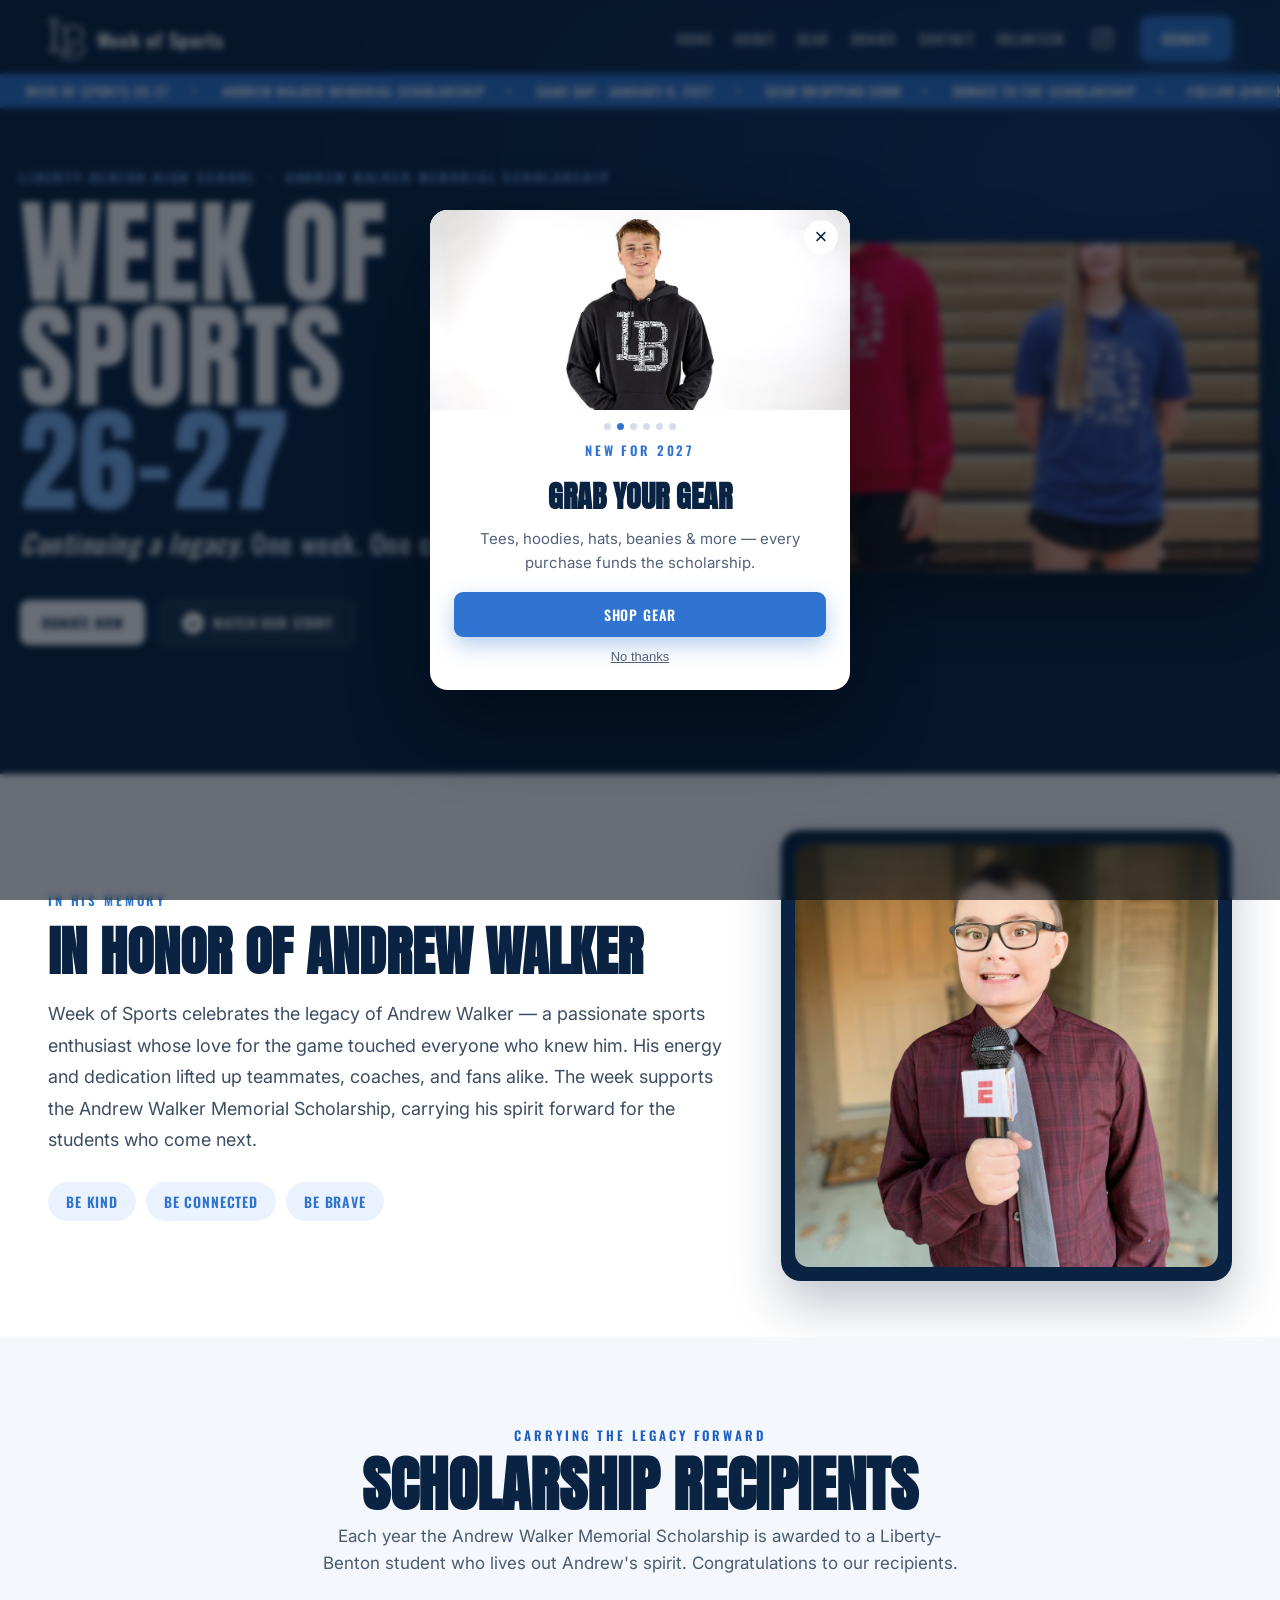
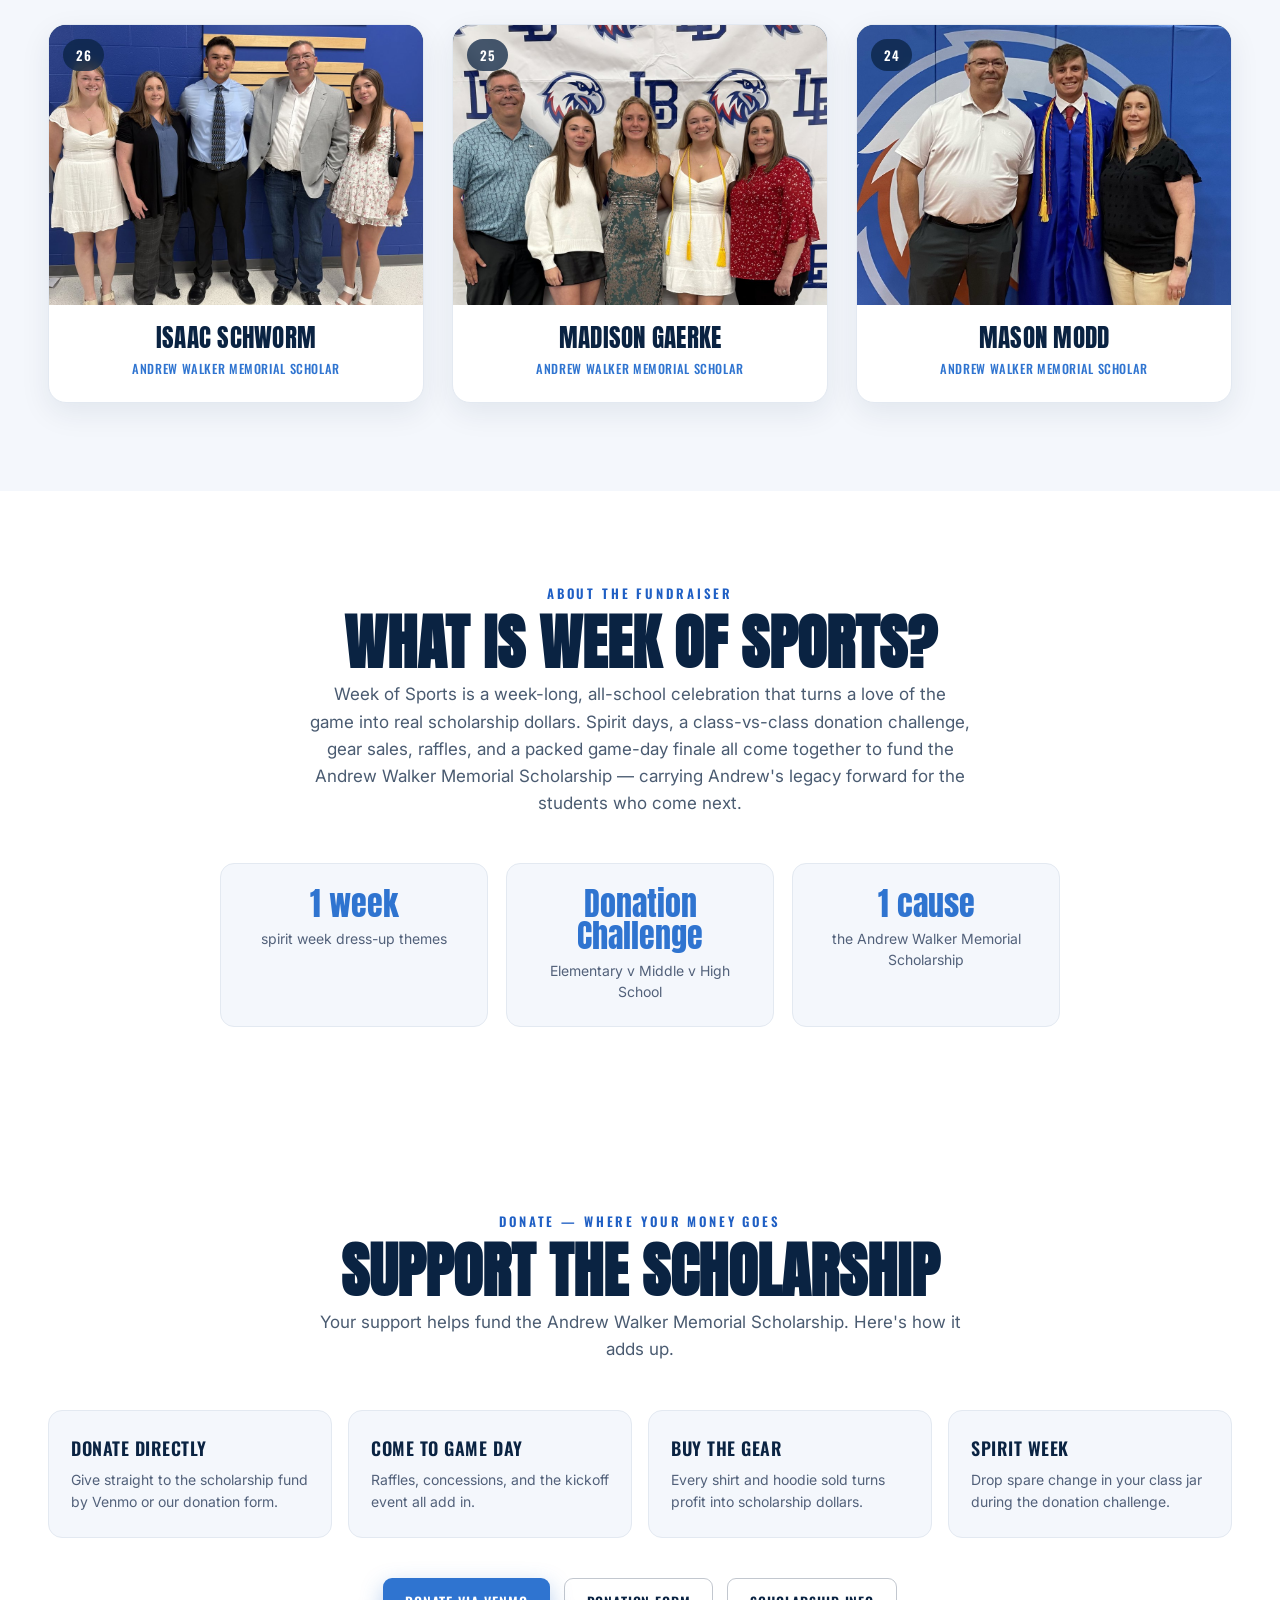
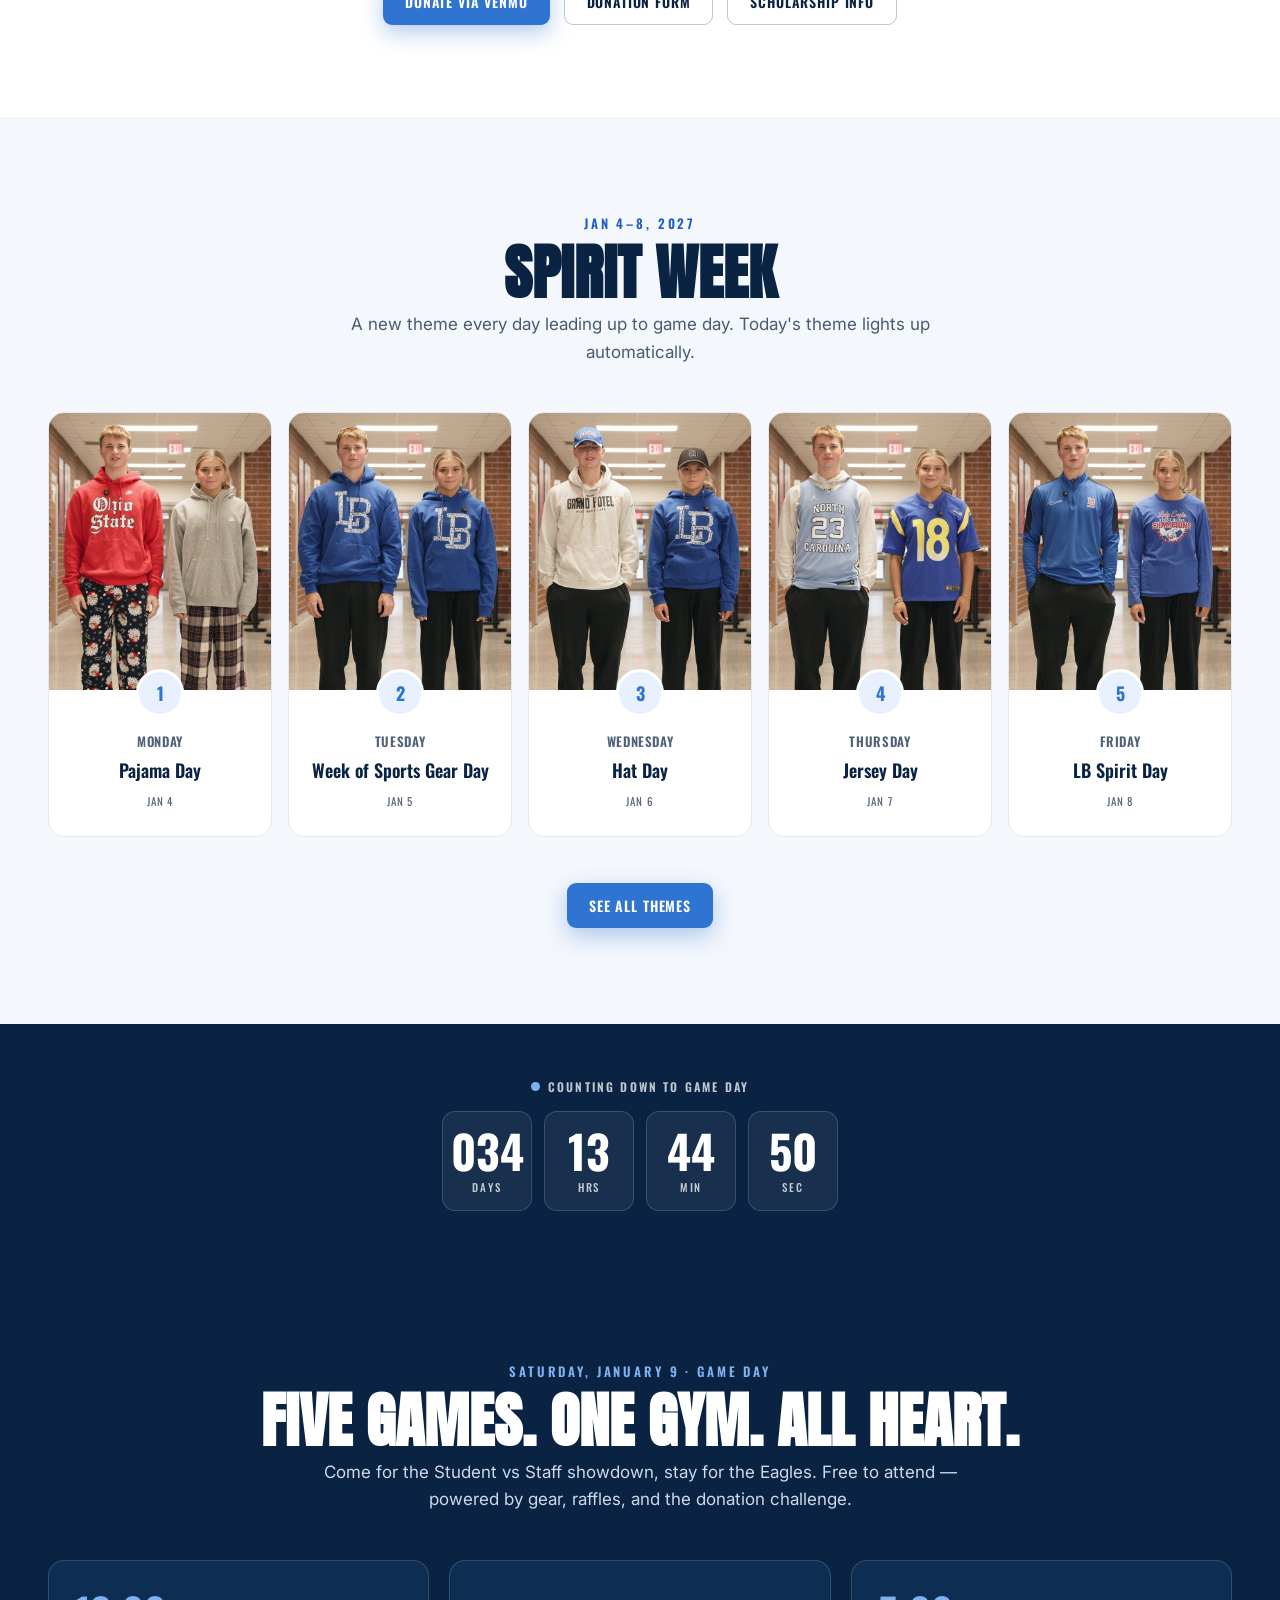
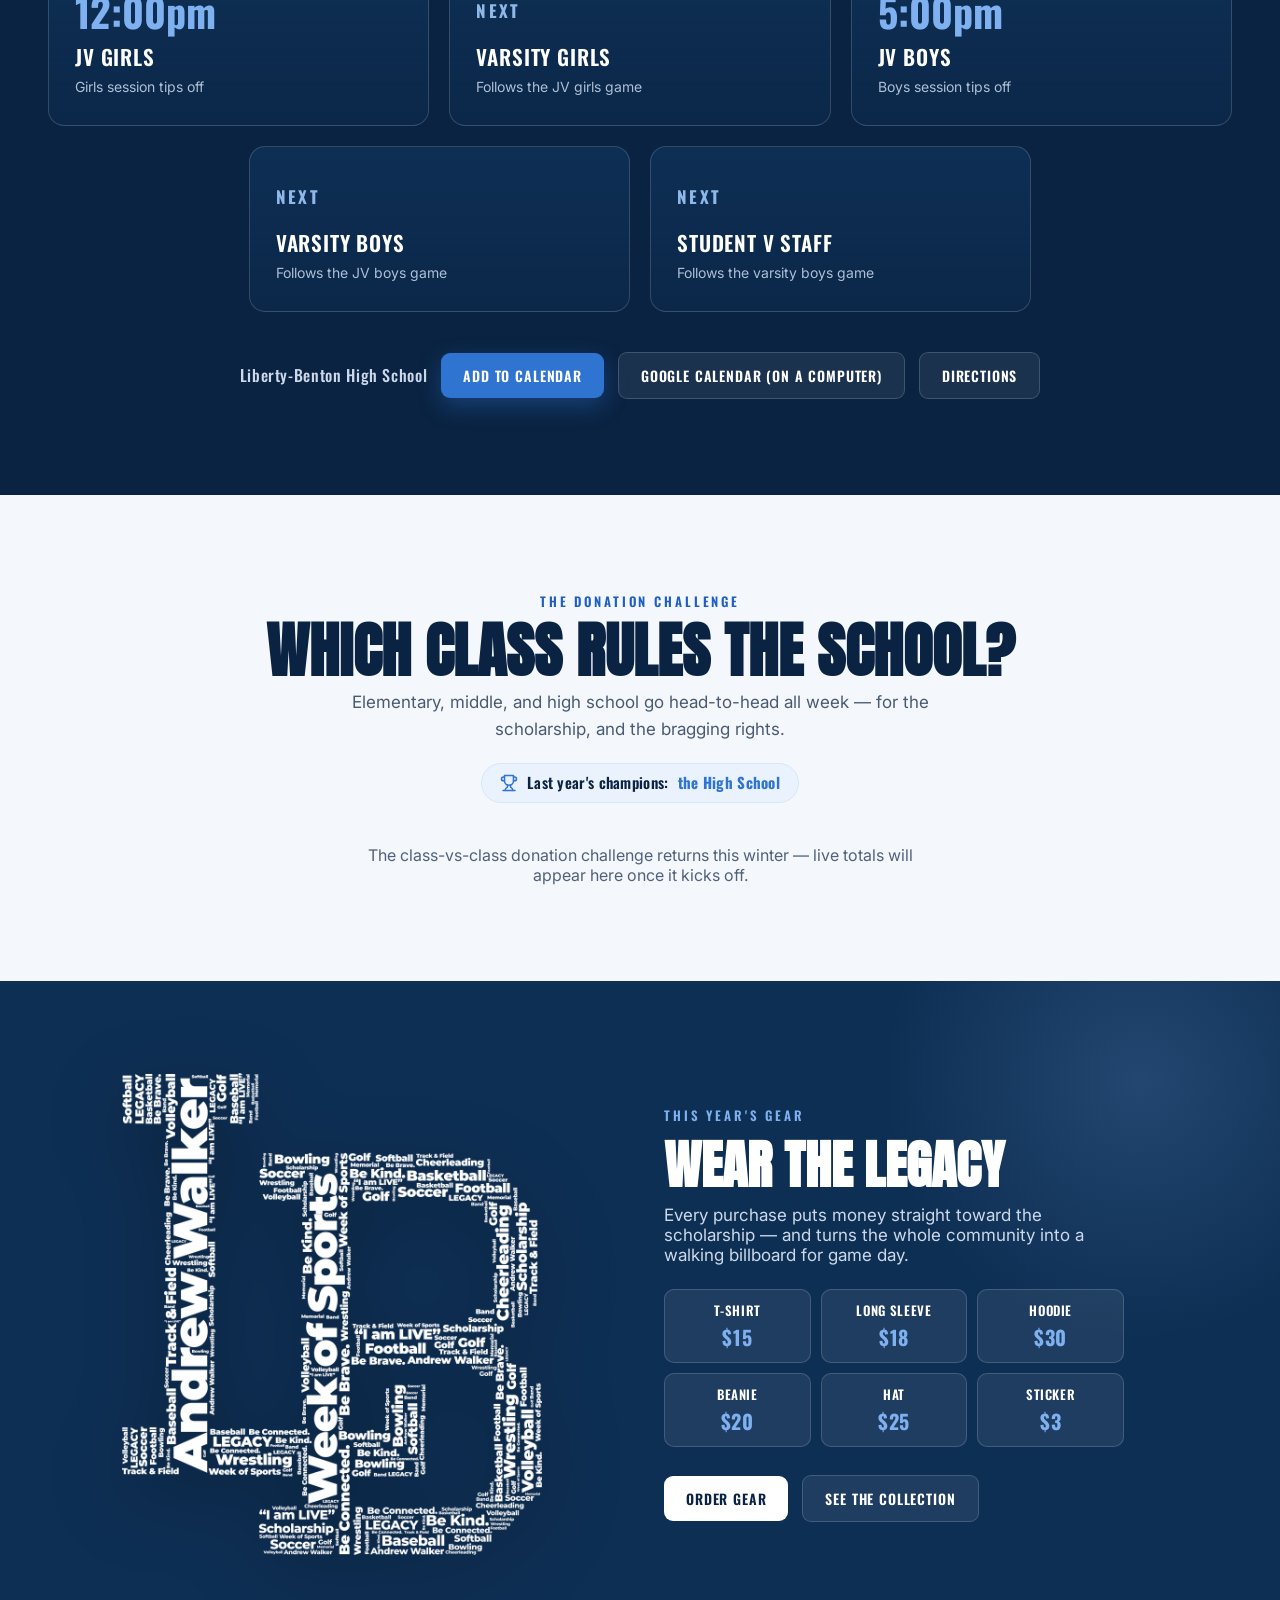
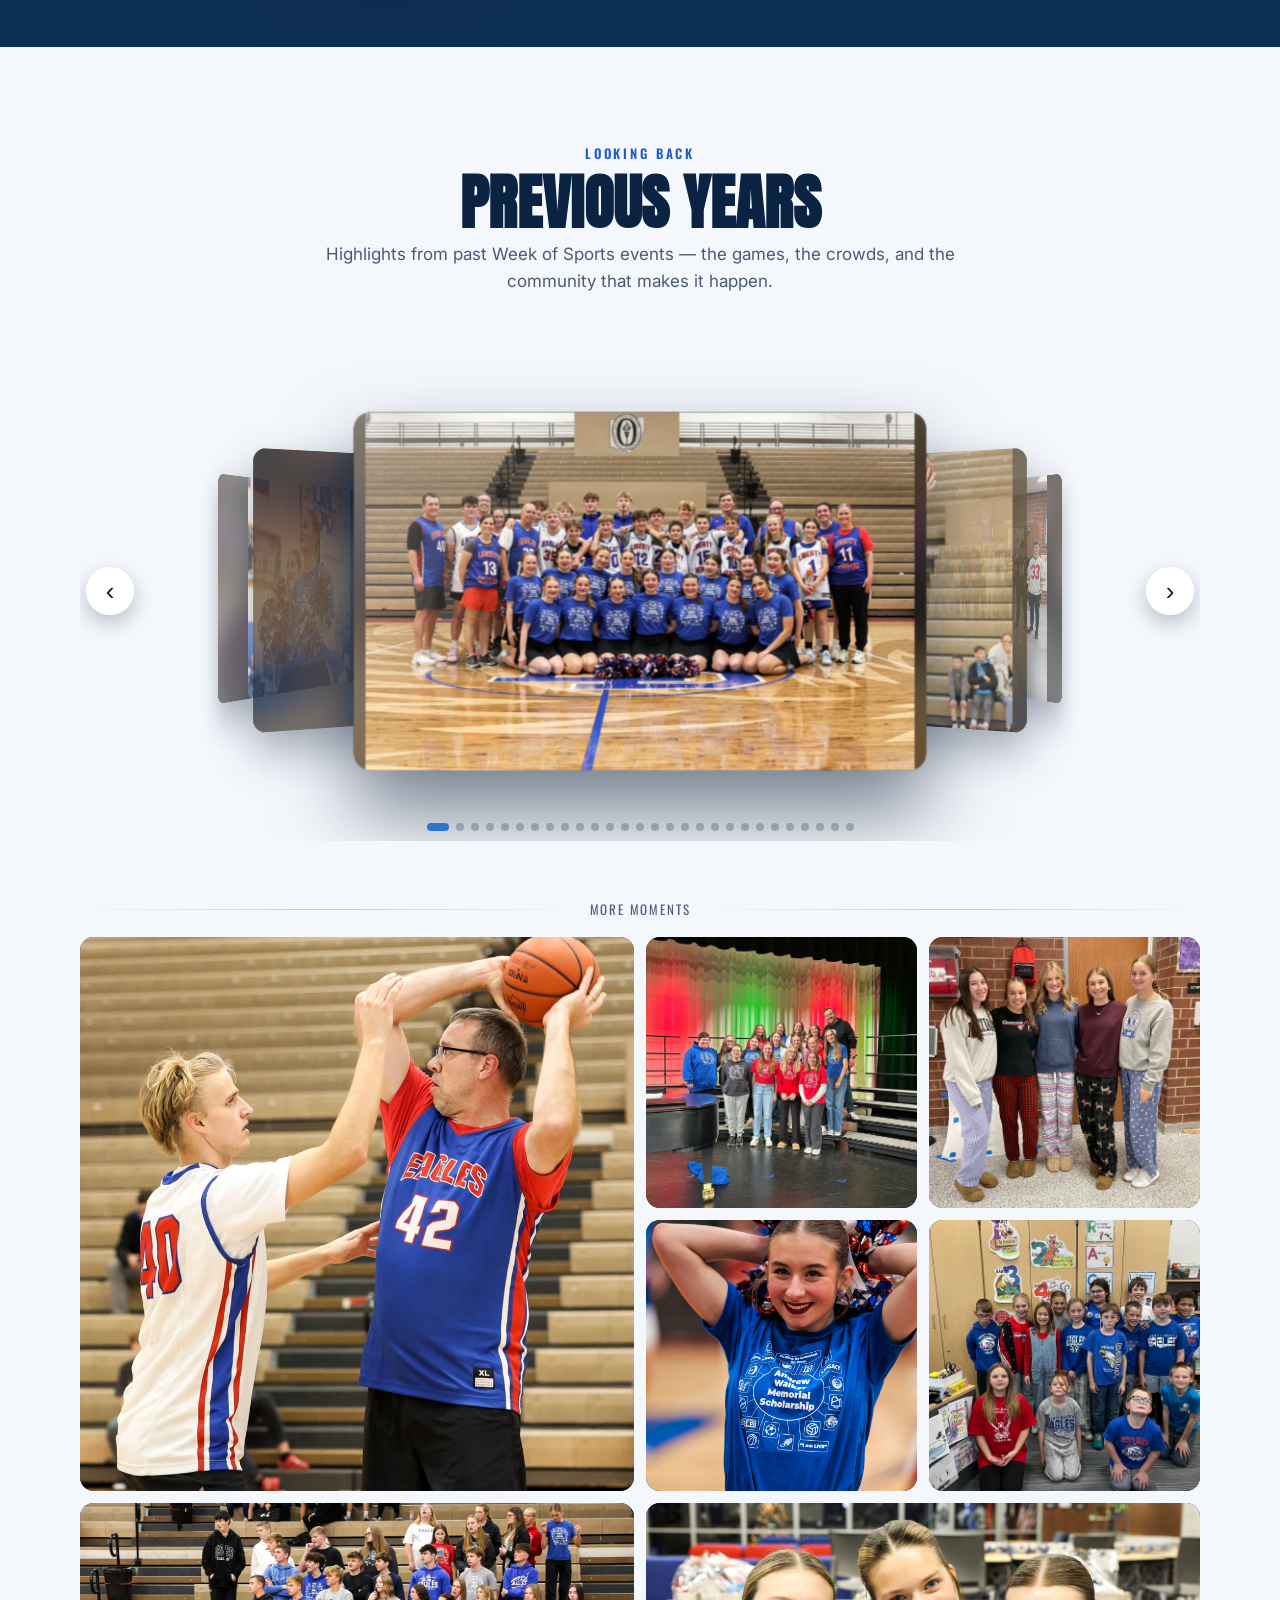
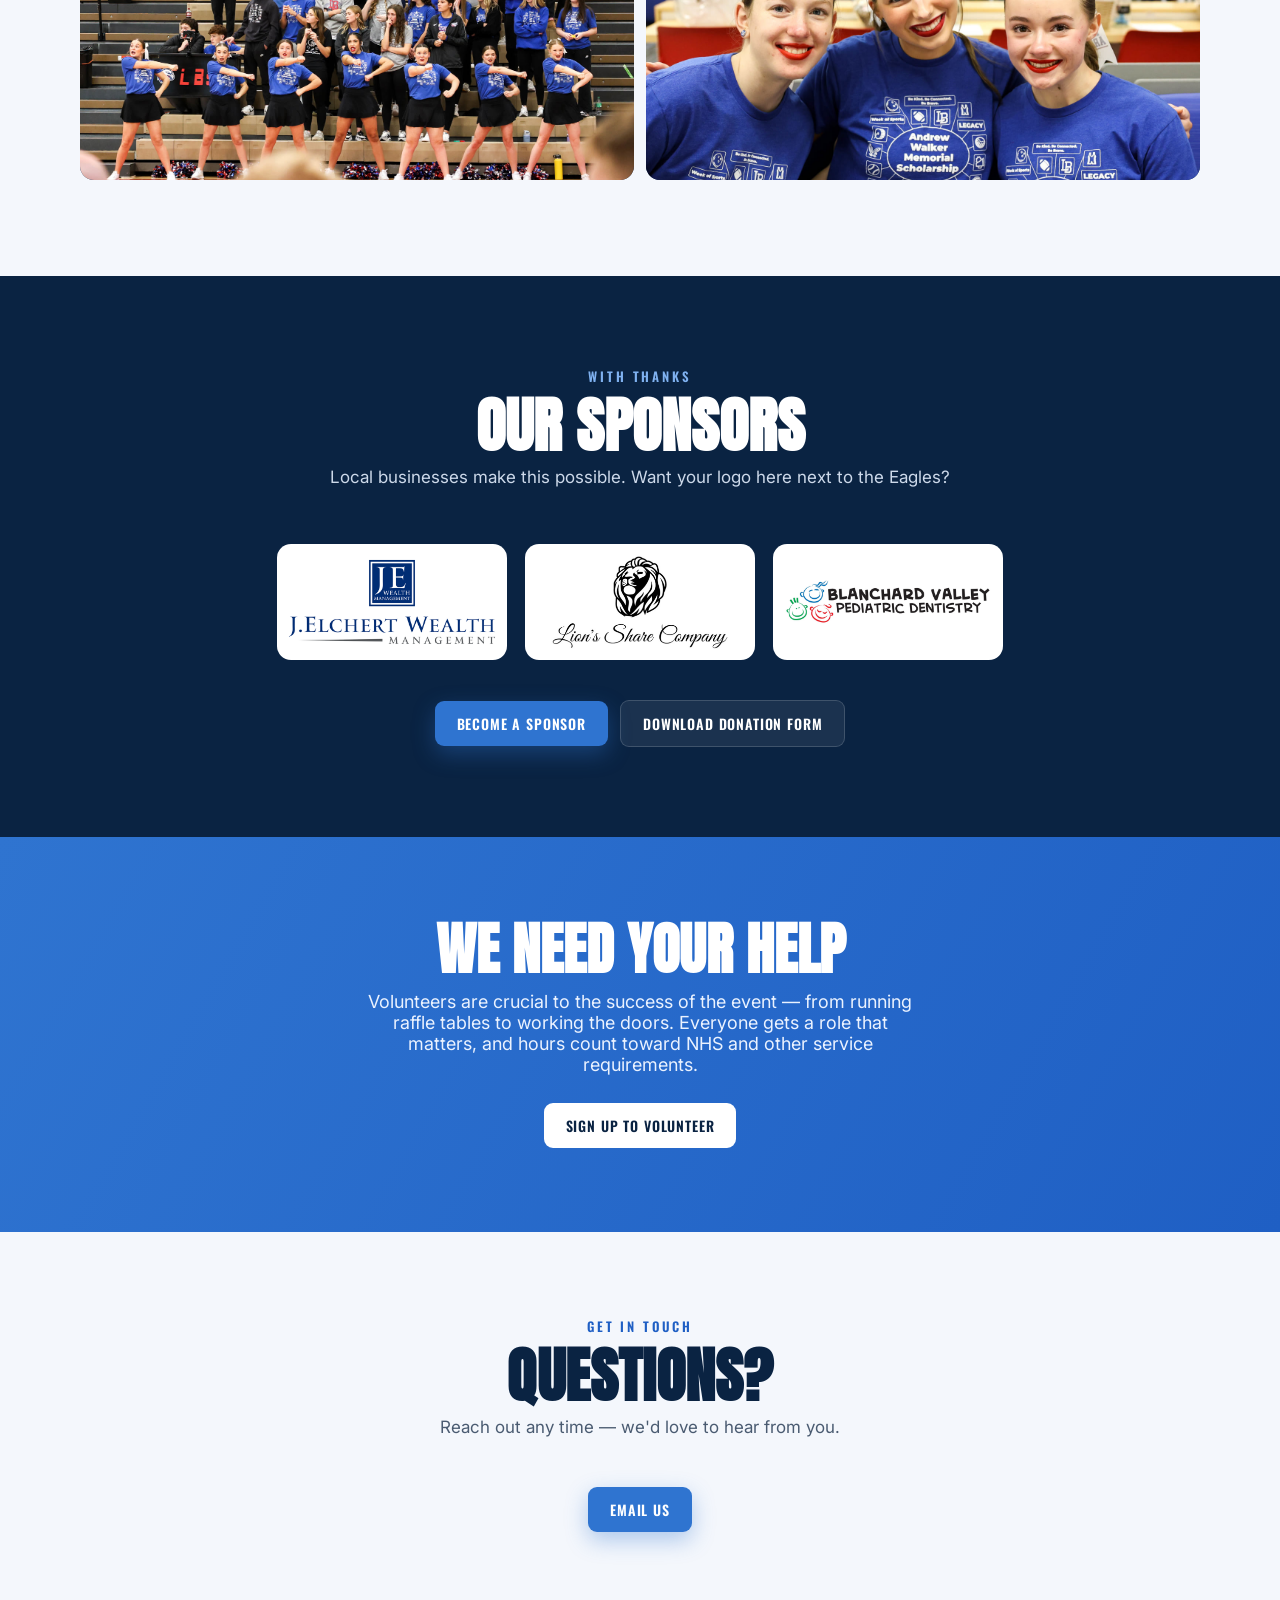
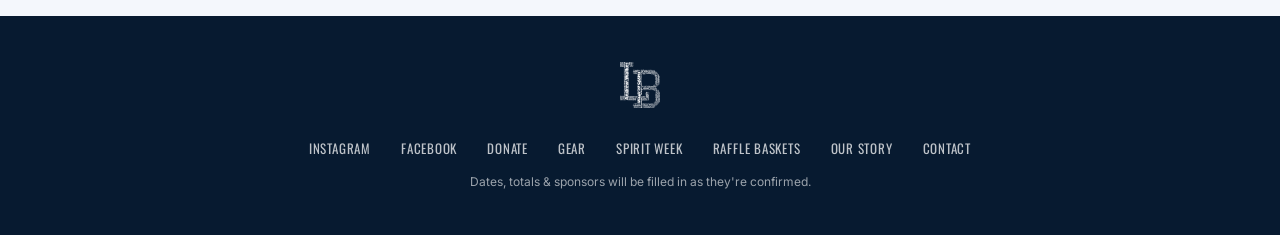
==== index.html @ 5e15c989 "Point the Facebook links at the new Week of Sports Page Week of Sports on Facebook was a personal pr" ====
<!DOCTYPE html>
<html lang="en">
<head>
<meta charset="UTF-8" />
<meta name="viewport" content="width=device-width, initial-scale=1.0" />
<!-- Opt in to scroll-reveal animations ONLY if this browser can actually run them.
     Everything in a .reveal starts hidden, so if this line never runs the content
     simply stays visible instead of disappearing. Must be in <head>, before paint. -->
<script>
if(window.IntersectionObserver&&!(window.matchMedia&&window.matchMedia('(prefers-reduced-motion: reduce)').matches)){
  document.documentElement.className+=' js-anim';
  /* Safety net lives HERE, not in the main script at the end of <body>, so that a
     JavaScript error anywhere else on the page can't take it down with it. After 4s
     anything still unrevealed is shown regardless. */
  setTimeout(function(){
    var e=document.querySelectorAll('.reveal:not(.in)');
    for(var i=0;i<e.length;i++){ e[i].className+=' in'; }
  },4000);
}
</script>
<title>Week of Sports 26-27 · Andrew Walker Memorial Scholarship</title>
<meta name="description" content="The Andrew Walker Memorial Scholarship fundraiser at Liberty-Benton. Game day is Saturday, January 9, 2027 — join the class-vs-class donation challenge, grab this year's gear, and carry Andrew's legacy forward.">
<meta property="og:type" content="website">
<meta property="og:site_name" content="Week of Sports">
<meta property="og:title" content="Week of Sports 26-27 · Andrew Walker Memorial Scholarship">
<meta property="og:description" content="Game day is Saturday, January 9, 2027. Join the class-vs-class donation challenge, grab this year's gear, and support the Andrew Walker Memorial Scholarship.">
<meta property="og:url" content="https://weekofsports.com/">
<meta property="og:image" content="https://weekofsports.com/assets/share-card.png?v=2">
<meta property="og:image:width" content="1200">
<meta property="og:image:height" content="630">
<meta name="twitter:card" content="summary_large_image">
<meta name="twitter:image" content="https://weekofsports.com/assets/share-card.png?v=2">
<link rel="preconnect" href="https://fonts.googleapis.com">
<link rel="preconnect" href="https://fonts.gstatic.com" crossorigin>
<link rel="preconnect" href="https://www.youtube.com">
<link rel="preconnect" href="https://i.ytimg.com">
<link href="https://fonts.googleapis.com/css2?family=Anton&family=Oswald:wght@500;600;700&family=Inter:wght@400;500;600;700&display=swap" rel="stylesheet">
<link rel="icon" type="image/png" sizes="32x32" href="/assets/favicon-32.png?v=2">
<link rel="icon" type="image/png" sizes="192x192" href="/assets/favicon-192.png?v=2">
<link rel="apple-touch-icon" href="/assets/favicon-180.png?v=2">
<link rel="manifest" href="/manifest.webmanifest">
<meta name="theme-color" content="#0a2342">
<meta name="apple-mobile-web-app-capable" content="yes">
<meta name="apple-mobile-web-app-status-bar-style" content="black-translucent">
<meta name="apple-mobile-web-app-title" content="Week of Sports">
<script src="/assets/pwa.js" defer></script>
<link rel="stylesheet" href="/assets/site.css">
<script src="/config.js"></script>
<script>
  (function(){ var W=window.WOS||{}, c=W.colors||{}, r=document.documentElement.style;
    for(var k in c){ r.setProperty('--'+k, c[k]); }
    if(W.cfBeaconToken){ var b=document.createElement('script'); b.defer=true; b.src='https://static.cloudflareinsights.com/beacon.min.js'; b.setAttribute('data-cf-beacon', JSON.stringify({token:W.cfBeaconToken})); document.head.appendChild(b); } })();
</script>
</head>
<body>

<header id="hdr">
  <div class="wrap nav">
    <a class="brand" href="#top"><img id="nav-logo" alt="Week of Sports logo" /> Week of Sports</a>
    <nav class="nav-links">
      <a href="#top">Home</a>
      <a href="#about">About</a>
      <a href="/gear/">Gear</a>
      <a href="#donate">Donate</a>
      <a href="#contact">Contact</a>
      <a href="#volunteer">Volunteer</a>
    </nav>
    <a class="nav-ig" href="https://www.instagram.com/weekofsports" target="_blank" rel="noopener" aria-label="Follow Week of Sports on Instagram"><svg viewBox="0 0 24 24" width="23" height="23" fill="none" stroke="currentColor" stroke-width="2" stroke-linecap="round" stroke-linejoin="round" aria-hidden="true"><rect x="2" y="2" width="20" height="20" rx="5.5"></rect><circle cx="12" cy="12" r="4.2"></circle><circle cx="17.6" cy="6.4" r="1.1" fill="currentColor" stroke="none"></circle></svg></a>
    <button class="btn btn-primary hdr-cta" onclick="openVenmo()">Donate</button>
    <button class="nav-toggle" id="navToggle" aria-label="Open menu" aria-expanded="false" aria-controls="mnav"><span class="bars"></span></button>
  </div>
</header>

<div class="mnav" id="mnav" aria-hidden="true">
  <nav class="mnav-links" aria-label="Primary">
    <a class="mlink" href="#top">Home</a>
    <a class="mlink" href="#about">About</a>
    <a class="mlink" href="/gear/">Gear</a>
    <a class="mlink" href="#donate">Donate</a>
    <a class="mlink" href="#contact">Contact</a>
    <a class="mlink" href="#volunteer">Volunteer</a>
  </nav>
  <div class="mnav-cta">
    <button class="btn btn-primary" id="mnavDonate">Donate via Venmo</button>
    <a class="mnav-ig" href="https://www.instagram.com/weekofsports" target="_blank" rel="noopener"><svg viewBox="0 0 24 24" width="18" height="18" fill="none" stroke="currentColor" stroke-width="2" stroke-linecap="round" stroke-linejoin="round" aria-hidden="true"><rect x="2" y="2" width="20" height="20" rx="5.5"></rect><circle cx="12" cy="12" r="4.2"></circle><circle cx="17.6" cy="6.4" r="1.1" fill="currentColor" stroke="none"></circle></svg> Follow along</a>
  </div>
</div>
<div class="ticker"><div class="ticker-track" id="ticker"></div></div>

<section class="hero" id="top">
  <div class="wrap hero-grid">
    <div class="hero-inner">
      <div class="eyebrow rise d1">Liberty-Benton High School &nbsp;·&nbsp; Andrew Walker Memorial Scholarship</div>
      <h1 class="rise d2">Week of<br>Sports <span class="yr" id="hero-year">26-27</span></h1>
      <p class="tag rise d3"><em>Continuing a legacy.</em> One week. One cause.</p>
      <div class="cta rise d4">
        <button class="btn btn-white" onclick="openVenmo()">Donate now</button>
        <button class="btn btn-ghost" onclick="openVideo()"><span class="play-ico">&#9658;</span> Watch our story</button>
      </div>
    </div>
    <div class="hero-video rise d3">
      <div class="hero-vframe">
        <div class="yt-bg" id="yt-bg"></div>
        <video id="hero-vid" autoplay muted loop playsinline></video>
      </div>
    </div>
  </div>
</section>

<section class="cause on-light" id="legacy">
  <div class="wrap cause-grid">
    <div class="reveal">
      <div class="eyebrow" style="color:var(--royal)">In his memory</div>
      <h2 id="cause-title"></h2>
      <p id="cause-body"></p>
      <div class="values" id="cause-values"></div>
    </div>
    <div class="crest-card reveal" id="cause-card"><img id="cause-crest" alt="Andrew Walker Memorial Scholarship crest" /></div>
  </div>
</section>

<section class="scholars on-light" id="recipients">
  <div class="wrap">
    <div class="sec-eyebrow">Carrying the legacy forward</div>
    <h2 class="sec-h">Scholarship recipients</h2>
    <p class="sec-sub">Each year the Andrew Walker Memorial Scholarship is awarded to a Liberty-Benton student who lives out Andrew's spirit. Congratulations to our recipients.</p>
    <div class="scholar-grid" id="scholars"></div>
  </div>
</section>

<section class="about-ev on-light" id="about">
  <div class="wrap">
    <div class="sec-eyebrow">About the fundraiser</div>
    <h2 class="sec-h" id="aboutev-title">What is Week of Sports?</h2>
    <p class="sec-sub" id="aboutev-body"></p>
    <div class="hl" id="aboutev-hl"></div>
  </div>
</section>

<section class="give on-light" id="donate">
  <div class="wrap">
    <div class="sec-eyebrow">Donate — where your money goes</div>
    <h2 class="sec-h">Support the scholarship</h2>
    <p class="sec-sub">Your support helps fund the Andrew Walker Memorial Scholarship. Here's how it adds up.</p>
    <div class="ways" id="ways"></div>
    <div class="center-cta" style="display:flex;gap:14px;justify-content:center;flex-wrap:wrap;margin-top:0">
      <button class="btn btn-primary" onclick="openVenmo()">Donate via Venmo</button>
      <a class="btn btn-outline" id="donation-form-link" download="Week of Sports Donation Form.pdf">Donation form</a>
      <a class="btn btn-outline" id="scholarship-link" target="_blank">Scholarship info</a>
    </div>
  </div>
</section>

<section class="spirit on-light" id="spirit">
  <div class="wrap">
    <div class="sec-eyebrow" id="spirit-when">Dates coming soon</div>
    <h2 class="sec-h">Spirit week</h2>
    <p class="sec-sub">A new theme every day leading up to game day. Today's theme lights up automatically.</p>
    <div class="days" id="days"></div>
    <div class="center-cta"><a class="btn btn-primary" href="/spirit-week-themes/">See all themes</a></div>
  </div>
</section>

<section class="countdown-sec" id="countdown">
  <div class="wrap">
    <div class="cd-label"><span class="pulse"></span> Counting down to game day</div>
    <div class="cd">
      <div class="cell"><div class="num" id="d-days">000</div><div class="lab">Days</div></div>
      <div class="cell"><div class="num" id="d-hrs">00</div><div class="lab">Hrs</div></div>
      <div class="cell"><div class="num" id="d-min">00</div><div class="lab">Min</div></div>
      <div class="cell"><div class="num" id="d-sec">00</div><div class="lab">Sec</div></div>
    </div>
  </div>
</section>

<section class="gameday on-dark" id="gameday">
  <div class="wrap">
    <div class="sec-eyebrow" id="gd-eyebrow">Saturday · game day</div>
    <h2 class="sec-h" id="gd-head">Five games. One gym. All heart.</h2>
    <p class="sec-sub">Come for the Student vs Staff showdown, stay for the Eagles. Free to attend — powered by gear, raffles, and the donation challenge.</p>
    <div class="games" id="games"></div>
    <div class="gd-meta">
      <span class="gd-where" id="gd-where"></span>
      <!-- The .ics link is the PRIMARY action: it's the only thing that pops the phone's
           calendar open automatically. iPhone opens it straight in Calendar with an
           "Add All" prompt; Android downloads it, then a tap opens it in the calendar app
           (Google Calendar included). Served as text/calendar so the OS handles it. -->
      <a class="btn btn-primary" id="cal-link" href="/week-of-sports.ics">Add to calendar</a>
      <!-- Google Calendar has NO link that adds all 11 dates on a phone — its add-by-URL
           subscribe only works on a computer — so it's the secondary, honestly labelled. -->
      <a class="btn btn-ghost" id="gcal-link" target="_blank" rel="noopener"
         href="https://calendar.google.com/calendar/r/settings/addbyurl?url=https%3A%2F%2Fweekofsports.com%2Fweek-of-sports.ics">Google Calendar (on a computer)</a>
      <a class="btn btn-ghost" id="dir-link" target="_blank">Directions</a>
    </div>
  </div>
</section>

<section class="challenge on-light" id="challenge">
  <div class="wrap">
    <div class="sec-eyebrow">The donation challenge</div>
    <h2 class="sec-h">Which class rules the school?</h2>
    <p class="sec-sub">Elementary, middle, and high school go head-to-head all week — for the scholarship, and the bragging rights.</p>
    <div class="champ-wrap"><span class="champ"><svg viewBox="0 0 24 24" fill="none" stroke="currentColor" stroke-width="2" stroke-linecap="round" stroke-linejoin="round" aria-hidden="true"><path d="M6 9H4.5a2.5 2.5 0 0 1 0-5H6"/><path d="M18 9h1.5a2.5 2.5 0 0 0 0-5H18"/><path d="M4 22h16"/><path d="M10 14.66V17c0 .55-.47.98-.97 1.21C7.85 18.75 7 20.24 7 22"/><path d="M14 14.66V17c0 .55.47.98.97 1.21C16.15 18.75 17 20.24 17 22"/><path d="M18 2H6v7a6 6 0 0 0 12 0V2Z"/></svg> Last year's champions: <b>the High School</b></span></div>
    <div class="thermo">
      <div class="thermo-top"><div class="thermo-raised"><b id="raised">$0</b> raised</div><div class="thermo-goal" id="goal"></div></div>
      <div class="thermo-track"><div class="thermo-fill" id="thermo"></div></div>
    </div>
    <div class="board" id="board"></div>
    <div class="board-foot" id="board-foot" hidden><span class="live-dot"></span> Live totals — <span id="live-updated">updating…</span></div>
  </div>
</section>

<section class="gear on-dark" id="gear">
  <div class="wrap gear-grid">
    <div class="reveal"><img id="shirt-img" alt="This year's Week of Sports gear design — the LB word-cloud" /></div>
    <div class="gear-copy reveal">
      <div class="eyebrow">This year's gear</div>
      <h2>Wear the legacy</h2>
      <p>Every purchase puts money straight toward the scholarship — and turns the whole community into a walking billboard for game day.</p>
      <!-- built from gearOrder.products so this can never drift from the order page -->
      <div class="price-chips" id="price-chips"></div>
      <div class="cta">
        <a class="btn btn-white" id="gear-link" target="_blank">Order gear</a>
        <a class="btn btn-ghost" href="/gear/">See the collection</a>
      </div>
    </div>
  </div>
</section>

<section class="gallery on-light" id="gallery">
  <div class="wrap">
    <div class="sec-eyebrow">Looking back</div>
    <h2 class="sec-h">Previous years</h2>
    <p class="sec-sub">Highlights from past Week of Sports events — the games, the crowds, and the community that makes it happen.</p>
    <div class="cf" id="cf">
      <div class="cf-stage" id="cfStage"></div>
      <button class="cf-btn cf-prev" id="cfPrev" aria-label="Previous photo">&#8249;</button>
      <button class="cf-btn cf-next" id="cfNext" aria-label="Next photo">&#8250;</button>
      <div class="cf-dots" id="cfDots"></div>
    </div>

    <div class="moments-head"><span class="ml-line"></span><span class="ml-txt">More moments</span><span class="ml-line"></span></div>
    <div class="moments" id="moments"></div>
  </div>
</section>

<section class="sponsors on-dark" id="sponsors">
  <div class="wrap">
    <div class="sec-eyebrow">With thanks</div>
    <h2 class="sec-h">Our sponsors</h2>
    <p class="sec-sub">Local businesses make this possible. Want your logo here next to the Eagles?</p>
  </div>
  <div class="smarquee"><div class="strack" id="strack"></div></div>
  <div class="wrap"><div class="center-cta" style="margin-top:34px;display:flex;gap:12px;justify-content:center;flex-wrap:wrap;align-items:center"><a class="btn btn-primary" id="sponsor-cta" href="https://mail.google.com/mail/?view=cm&amp;fs=1&amp;to=info@weekofsports.com&amp;su=Week%20of%20Sports%20sponsorship" target="_blank" rel="noopener">Become a sponsor</a><a class="btn btn-ghost" href="/assets/sponsor-form.pdf" download="Week of Sports Donation Form.pdf">Download donation form</a><p class="mail-fallback" id="sponsor-fallback" hidden style="flex-basis:100%"></p></div></div>
</section>

<section class="volunteer" id="volunteer">
  <div class="wrap">
    <h2>We need your help</h2>
    <p id="vol-text"></p>
    <a class="btn btn-white" id="vol-link" target="_blank">Sign up to volunteer</a>
  </div>
</section>

<section class="contact on-light" id="contact">
  <div class="wrap" style="text-align:center">
    <div class="sec-eyebrow">Get in touch</div>
    <h2 class="sec-h">Questions?</h2>
    <p class="sec-sub">Reach out any time — we'd love to hear from you.</p>
    <a class="btn btn-primary" id="contact-mail" href="https://mail.google.com/mail/?view=cm&amp;fs=1&amp;to=info@weekofsports.com" target="_blank" rel="noopener">Email us</a>
    <p class="mail-fallback" id="contact-fallback" hidden></p>
  </div>
</section>

<footer>
  <div class="wrap">
    <img id="foot-logo" alt="Week of Sports" />
    <div class="f-links">
      <a href="https://www.instagram.com/weekofsports" target="_blank">Instagram</a>
      <a id="foot-fb" href="https://www.facebook.com/profile.php?id=61595107397935" target="_blank">Facebook</a>
      <a href="#donate">Donate</a>
      <a href="/gear/">Gear</a>
      <a href="/spirit-week-themes/">Spirit week</a>
      <a href="/raffle-baskets/">Raffle baskets</a>
      <a href="/fundraising-video/">Our story</a>
      <a id="foot-mail">Contact</a>
    </div>
    <p class="f-note">Dates, totals &amp; sponsors will be filled in as they're confirmed.</p>
  </div>
</footer>

<div class="promo" id="gear-promo" hidden>
  <div class="promo-card">
    <button class="promo-x" id="promo-x" aria-label="Close">&times;</button>
    <!-- photos come from config.js → gearOrder.promoPhotos and scroll like the gear tiles -->
    <div class="promo-car" aria-label="Week of Sports gear">
      <div class="promo-track" id="promo-track"></div>
    </div>
    <div class="promo-dots" id="promo-dots" aria-hidden="true"></div>
    <div class="promo-body">
      <div class="eyebrow" style="color:var(--royal);text-align:center">New for 2027</div>
      <h3>Grab your gear</h3>
      <p>Tees, hoodies, hats, beanies &amp; more — every purchase funds the scholarship.</p>
      <a class="btn btn-primary" href="/gear/">Shop gear</a>
      <button class="promo-no" id="promo-no">No thanks</button>
    </div>
  </div>
</div>

<div class="modal" id="modal" onclick="if(event.target===this)closeVideo()">
  <div class="modal-box"><button class="modal-x" onclick="closeVideo()" aria-label="Close">&times;</button><div id="modal-content"></div></div>
</div>
<div class="lb" id="lb">
  <button class="lb-x" onclick="closeLB()" aria-label="Close">&times;</button>
  <button class="lb-nav lb-prev" onclick="stepLB(-1)" aria-label="Previous">&#8249;</button>
  <img id="lb-img" alt="" />
  <button class="lb-nav lb-next" onclick="stepLB(1)" aria-label="Next">&#8250;</button>
</div>

<script>
  var C = window.WOS || {};
  function S(id){ return document.getElementById(id); }
  function money(n){ return '$'+Math.round(n).toLocaleString('en-US'); }
  /* "Jan 4–8, 2027" from the first and last spirit week dates in config.js */
  function spiritRange(list){
    var a = new Date(list[0].date+'T12:00:00'), b = new Date(list[list.length-1].date+'T12:00:00');
    var mon = function(d){ return d.toLocaleDateString('en-US',{month:'short'}); };
    return mon(a)+' '+a.getDate()+'–'+(mon(a)===mon(b) ? '' : mon(b)+' ')+b.getDate()+', '+b.getFullYear();
  }

  /* ---- hero background: YouTube fundraising video (muted loop), or mp4 fallback ---- */
  var v = S('hero-vid');
  var hvf = document.querySelector('.hero-vframe'); if(hvf) hvf.style.backgroundImage = 'url('+C.heroPoster+')';
  if(C.heroYouTubeId){
    v.style.display = 'none';
    var yt = document.createElement('iframe');
    yt.src = 'https://www.youtube.com/embed/'+C.heroYouTubeId+'?autoplay=1&mute=1&controls=0&loop=1&playlist='+C.heroYouTubeId+'&playsinline=1&rel=0&modestbranding=1&showinfo=0&iv_load_policy=3&disablekb=1';
    yt.setAttribute('allow','autoplay; encrypted-media; picture-in-picture');
    yt.setAttribute('tabindex','-1');
    yt.title = 'Week of Sports fundraising video';
    S('yt-bg').appendChild(yt);
  } else {
    v.poster = C.heroPoster; v.src = C.heroVideo;
    v.play && v.play().catch(function(){});
  }

  /* ---- assets & text ---- */
  S('nav-logo').src = C.logo; S('foot-logo').src = C.logo;
  if(C.facebookUrl) S('foot-fb').href = C.facebookUrl;
  S('hero-year').textContent = C.year;
  S('cause-title').textContent = C.cause.title;
  S('cause-body').textContent = C.cause.body;
  /* memorial card: a real photo of Andrew if one is set, otherwise the scholarship crest */
  (function(){
    var e = function(s){ return String(s==null?'':s).replace(/[&<>"]/g,function(c){return {'&':'&amp;','<':'&lt;','>':'&gt;','"':'&quot;'}[c];}); };
    var card = S('cause-card');
    if(C.cause && C.cause.photo){
      var cap = C.cause.photoCaption ? '<figcaption class="cause-cap">'+e(C.cause.photoCaption)+'</figcaption>' : '';
      card.className = card.className.replace('crest-card','cause-photo-card');
      card.innerHTML = '<img class="cause-photo" src="'+e(C.cause.photo)+'" alt="Andrew Walker" loading="lazy" decoding="async">'+cap;
    } else {
      S('cause-crest').src = C.crest;
    }
  })();
  S('cause-values').innerHTML = C.cause.values.map(function(x){return '<span class="value">'+x+'</span>';}).join('');
  S('scholars').innerHTML = (C.scholars||[]).map(function(s){
    return '<figure class="scholar reveal">'+
        '<div class="scholar-photo"><span class="scholar-badge">'+s.year+'</span>'+
          '<img src="'+s.photo+'" alt="'+s.name+', '+s.year+' Andrew Walker Memorial Scholarship recipient" loading="lazy"></div>'+
        '<figcaption><span class="scholar-name">'+s.name+'</span><span class="scholar-role">Andrew Walker Memorial Scholar</span></figcaption>'+
      '</figure>';
  }).join('');
  if(C.aboutEvent){
    S('aboutev-title').textContent = C.aboutEvent.title;
    S('aboutev-body').textContent = C.aboutEvent.body;
    S('aboutev-hl').innerHTML = (C.aboutEvent.highlights||[]).map(function(h){return '<div class="hlc"><div class="hk">'+h.k+'</div><div class="hv">'+h.v+'</div></div>';}).join('');
  }
  S('shirt-img').src = C.gearImage || C.shirt;
  /* One price list, one source of truth: gearOrder.products. Falls back to the old
     shirtPrice/hoodiePrice pair only if that list is missing. */
  (function(){
    var chips = S('price-chips'); if(!chips) return;
    var prods = (C.gearOrder && C.gearOrder.products) || [];
    if(!prods.length){
      prods = [{name:'T-shirt', price:C.shirtPrice}, {name:'Hoodie', price:C.hoodiePrice}]
                .filter(function(p){ return p.price != null; });
    }
    var esc = function(s){ return String(s==null?'':s).replace(/[&<>"]/g, function(c){
      return {'&':'&amp;','<':'&lt;','>':'&gt;','"':'&quot;'}[c]; }); };
    var money = function(n){ return '$' + (n % 1 ? Number(n).toFixed(2) : n); };
    chips.innerHTML = prods.map(function(p){
      var val = C.gearReady ? money(p.price) : 'Soon';
      return '<div class="pchip">' + esc(p.name) + ' <b>' + val + '</b></div>';
    }).join('');
  })();
  if(C.gearReady){
    S('gear-link').href = '/gear/';
  } else {
    S('gear-link').textContent = 'Coming soon'; S('gear-link').removeAttribute('href'); S('gear-link').style.cursor = 'default';
  }
  if(C.fundraisingGoal>0) S('goal').textContent = 'Goal  ' + money(C.fundraisingGoal);
  S('gd-where').textContent = C.location;
  S('vol-link').href = C.volunteerUrl;
  S('vol-text').textContent = C.volunteerText || '';
  S('donation-form-link').href = C.donationFormUrl || '#';
  S('scholarship-link').href = C.scholarshipUrl || '#';
  S('ways').innerHTML = (C.giveWays||[]).map(function(w){return '<div class="way"><h4>'+w.title+'</h4><p>'+w.text+'</p></div>';}).join('');
  /* ---- contact buttons ----
     Open a Gmail compose window in a new tab. This works in any browser without
     needing a default mail app configured (which is why a plain mailto: link
     looked broken). Also copy the address + reveal it as a backup for anyone who
     doesn't use Gmail. */
  function gmailCompose(addr, subject){
    return 'https://mail.google.com/mail/?view=cm&fs=1&to=' + encodeURIComponent(addr) +
           (subject ? '&su=' + encodeURIComponent(subject) : '');
  }
  function wireMail(btnId, noteId, subject){
    var btn = S(btnId); if(!btn) return;
    var addr = C.contactEmail || '';
    btn.href = gmailCompose(addr, subject);
    btn.target = '_blank'; btn.rel = 'noopener';
    var note = noteId ? S(noteId) : null;
    btn.addEventListener('click', function(){
      if(navigator.clipboard && navigator.clipboard.writeText){
        navigator.clipboard.writeText(addr).catch(function(){});
      }
      if(note){
        note.innerHTML = 'Prefer a different email app? Write to <a href="mailto:'+addr+'">'+addr+'</a> — we’ve copied it to your clipboard.';
        note.hidden = false;
      }
    });
  }
  wireMail('contact-mail', 'contact-fallback');
  wireMail('sponsor-cta', 'sponsor-fallback', 'Week of Sports sponsorship');
  var fm = S('foot-mail'); if(fm){ fm.href = gmailCompose(C.contactEmail); fm.target = '_blank'; fm.rel = 'noopener'; }

  /* ---- ticker ---- */
  var tk = (C.ticker||[]).map(function(s){return '<span>'+s+'</span>';}).join('');
  S('ticker').innerHTML = tk + tk;

  /* ---- game-day cards (or coming soon) ---- */
  S('games').innerHTML = (C.gameDayEvents||[]).length ? (C.gameDayEvents).map(function(g){
    /* a real clock time prints big; a word like "Next" prints small, so a game that
       simply follows another doesn't need an invented start time */
    var word = !/\d/.test(g.time||'');
    return '<div class="game"><div class="time'+(word?' time-word':'')+'">'+g.time+'</div><div class="gt">'+g.title+'</div><div class="gs">'+(g.sub||'')+'</div></div>';
  }).join('') : '<div class="game" style="flex-basis:100%;text-align:center"><div class="gt">Schedule coming soon</div><div class="gs">Game-day times will be announced closer to the event.</div></div>';
  /* headline counts the lineup, so adding or dropping a game in config.js can't leave it saying the wrong number */
  (function(){
    var n = (C.gameDayEvents||[]).length;
    var w = ['','One','Two','Three','Four','Five','Six','Seven','Eight','Nine','Ten'][n];
    if(w) S('gd-head').textContent = w + (n===1 ? ' game' : ' games') + '. One gym. All heart.';
  })();

  /* ---- add to calendar + directions ---- */
  (function(){
    S('dir-link').href = 'https://www.google.com/maps/search/?api=1&query='+encodeURIComponent(C.mapsQuery||C.location);
    /* The button links straight to /week-of-sports.ics — a real file, not a generated
       Google Calendar URL, because a Google TEMPLATE link can only ever carry ONE event
       and this schedule has eleven. Tapping it on a phone offers "Add All to Calendar";
       on a desktop it downloads. To change the dates, edit week-of-sports.ics. */
    if(C.gameDay){
      var d = new Date(C.gameDay);
      S('gd-eyebrow').textContent = d.toLocaleDateString('en-US',{weekday:'long', month:'long', day:'numeric'}) + ' · game day';
    } else {
      S('gd-eyebrow').textContent = 'Game day · date coming soon';
    }
  })();

  /* ---- donation challenge: live leaderboard / static / coming soon ---- */
  var Challenge = (function(){
    var L = C.leaderboard || {};
    var goal = +(L.goal || C.fundraisingGoal || 0);
    var live = !!(L.csvUrl && String(L.csvUrl).trim());
    var boardEl = S('board'), foot = S('board-foot'), thermoWrap = document.querySelector('.thermo');
    var reduce = window.matchMedia && window.matchMedia('(prefers-reduced-motion: reduce)').matches;
    var base = (C.divisions||[]).map(function(d){ return { name:d.name, tagline:d.tagline||'', color:d.color||'royal', amount:+d.amount||0 }; });
    function baseOf(name){ var k=String(name||'').toLowerCase().trim(); for(var i=0;i<base.length;i++){ if(base[i].name.toLowerCase().trim()===k) return base[i]; } return null; }
    var data = null, shown = false, updatedAt = 0;

    function total(divs){ return (divs||[]).reduce(function(s,d){ return s+(+d.amount||0); },0); }
    function q(name){ return String(name).replace(/"/g,'\\"'); }

    function paintThermo(animate){
      var t = total(data), rb = S('raised');
      if(rb){ if(animate && !reduce) countUp(rb, t, 1400, +rb.dataset.v||0); else rb.textContent = money(t); rb.dataset.v = t; }
      var g = S('goal'), track = document.querySelector('.thermo-track');
      if(goal>0){ if(g) g.textContent = 'Goal '+money(goal); if(S('thermo')) S('thermo').style.width = Math.min(100, t/goal*100)+'%'; }
      else { if(g) g.style.display='none'; if(track) track.style.display='none'; }
    }

    function rowFor(name){
      var row = boardEl.querySelector('.row[data-div="'+q(name)+'"]');
      if(!row){
        row = document.createElement('div'); row.className='row'; row.setAttribute('data-div', name); row.dataset.val='0';
        row.innerHTML = '<div class="rank"></div><div class="team"><div class="name"></div><div class="meta"></div></div><div class="bar-wrap"><div class="bar"></div></div><div class="amt">$0</div>';
      }
      return row;
    }

    function paint(animate){
      if(!data) return;
      var divs = data.slice().sort(function(a,b){ return b.amount-a.amount; });
      var max = Math.max(1, divs.length ? divs[0].amount : 1);
      var firsts = {};
      Array.prototype.forEach.call(boardEl.children, function(r){ firsts[r.getAttribute('data-div')] = r.getBoundingClientRect().top; });
      divs.forEach(function(d,i){
        var row = rowFor(d.name); boardEl.appendChild(row);
        row.querySelector('.rank').textContent = i+1;
        row.querySelector('.name').textContent = d.name;
        row.querySelector('.meta').textContent = d.tagline||'';
        row.classList.toggle('leader', i===0 && d.amount>0);
        row.querySelector('.bar').style.background = 'var(--'+(d.color||'royal')+')';
        var bar = row.querySelector('.bar'), amtEl = row.querySelector('.amt'), prev = +row.dataset.val||0;
        var pct = Math.round(d.amount/max*100);
        if(shown){
          bar.style.width = pct+'%';
          if(animate && !reduce) countUp(amtEl, d.amount, 1200, prev); else amtEl.textContent = money(d.amount);
          row.dataset.val = d.amount;
        } else { bar.style.width='0%'; amtEl.textContent='$0'; row.dataset.val='0'; }
      });
      if(animate && !reduce){
        Array.prototype.forEach.call(boardEl.children, function(row){
          var first = firsts[row.getAttribute('data-div')]; if(first==null) return;
          var dy = first - row.getBoundingClientRect().top; if(!dy) return;
          row.style.transition='none'; row.style.transform='translateY('+dy+'px)';
          requestAnimationFrame(function(){ row.style.transition='transform .6s cubic-bezier(.22,1,.36,1)'; row.style.transform=''; });
        });
      }
      paintThermo(animate);
    }

    function stamp(){
      if(!live || !foot || !shown) return;
      foot.hidden = false;
      var s = Math.max(0, Math.round((Date.now()-updatedAt)/1000)), u = S('live-updated');
      if(u) u.textContent = s<5 ? 'updated just now' : ('updated '+(s<60 ? s+'s' : Math.round(s/60)+' min')+' ago');
    }
    function applyData(divs){ if(!divs || !divs.length) return; data=divs; updatedAt=Date.now(); paint(true); stamp(); }

    function parseLine(line){ var out=[],cur='',inq=false; for(var i=0;i<line.length;i++){ var ch=line[i]; if(inq){ if(ch=='"'){ if(line[i+1]=='"'){cur+='"';i++;} else inq=false; } else cur+=ch; } else { if(ch=='"')inq=true; else if(ch==','){ out.push(cur); cur=''; } else cur+=ch; } } out.push(cur); return out; }
    function parseCSV(text){
      var lines = text.replace(/\r/g,'').split('\n').filter(function(l){ return l.trim().length; });
      if(!lines.length) return [];
      var head = parseLine(lines[0]).map(function(h){ return h.toLowerCase().trim(); });
      var di=-1, ai=-1, ti=-1, ci=-1;
      head.forEach(function(h,i){ if(di<0&&/division|class|team|name|group|school/.test(h))di=i; if(ai<0&&/amount|total|raised|dollar|\$/.test(h))ai=i; if(ti<0&&/tagline|slogan|motto/.test(h))ti=i; if(ci<0&&/colou?r/.test(h))ci=i; });
      if(di<0)di=0; if(ai<0)ai=1;
      var out=[];
      for(var r=1;r<lines.length;r++){
        var c=parseLine(lines[r]), name=(c[di]||'').trim(); if(!name) continue;
        var amt=parseFloat(String(c[ai]||'').replace(/[^0-9.]/g,''))||0, b=baseOf(name)||{};
        out.push({ name:name, amount:amt, tagline:(ti>=0&&c[ti]?c[ti].trim():b.tagline||''), color:(ci>=0&&c[ci]?c[ci].trim():b.color||'royal') });
      }
      return out;
    }
    function fetchLive(){
      var url = String(L.csvUrl).trim(); url += (url.indexOf('?')>=0?'&':'?')+'_='+Date.now();
      fetch(url, {cache:'no-store'}).then(function(r){ return r.text(); }).then(function(t){
        var divs = parseCSV(t);
        if(divs.length) applyData(divs); else if(!data) applyData(base);
      }).catch(function(){ if(!data) applyData(base); });
    }

    function onShown(){ if(shown) return; shown=true; if(data) paint(true); stamp(); }
    function init(){
      if(!live && goal<=0){
        if(thermoWrap) thermoWrap.style.display='none';
        boardEl.innerHTML = '<p class="board-soon">The class-vs-class donation challenge returns this winter — live totals will appear here once it kicks off.</p>';
        return;
      }
      if(live){ fetchLive(); setInterval(fetchLive, Math.max(20, +L.refreshSeconds||45)*1000); setInterval(stamp, 1000); }
      else { applyData(base); }
    }
    return { init:init, onShown:onShown };
  })();
  Challenge.init();

  /* ---- spirit week (highlight today) or coming soon ---- */
  /* the viewer's own date: toISOString() is UTC, which in Ohio rolls over to "tomorrow" at 7-8pm */
  var now = new Date(), todayStr = now.getFullYear()+'-'+('0'+(now.getMonth()+1)).slice(-2)+'-'+('0'+now.getDate()).slice(-2);
  S('days').innerHTML = (C.spiritWeek||[]).length ? (C.spiritWeek).map(function(s,i){
    var isToday = s.date===todayStr;
    var badge = isToday ? 'Today' : new Date(s.date+'T12:00:00').toLocaleDateString('en-US',{month:'short',day:'numeric'});
    var photo = s.photo ? '<div class="dphoto"><img src="'+s.photo+'" alt="'+s.theme+': example outfits" width="640" height="800" loading="lazy"></div>' : '';
    return '<div class="day'+(isToday?' today':'')+'">'+photo+'<div class="dnum">'+(i+1)+'</div><div class="dname">'+s.day+'</div><div class="dtheme">'+s.theme+'</div><div class="badge">'+badge+'</div></div>';
  }).join('') : '<p style="grid-column:1/-1;text-align:center;color:#6a7a8f;font-size:16px">This year’s spirit week themes are coming soon!</p>';
  if((C.spiritWeek||[]).length) S('spirit-when').textContent = spiritRange(C.spiritWeek);

  /* ---- previous years: rotating carousel (blur-fill so every photo fits) ---- */
  var imgs = [];
  var pastN = C.pastCount || 0;
  for(var i=1;i<=pastN;i++){ imgs.push('/assets/past/'+(i<10?'0'+i:i)+'.jpg'); }
  (function(){
    var stage = S('cfStage'), dotsEl = S('cfDots'), n = imgs.length;
    if(!stage || !n) return;
    stage.innerHTML = imgs.map(function(src,idx){
      /* no src / background-image here on purpose — hydrate() fills them in only for
         cards near the current slide, so a phone downloads ~5 photos instead of all 28 */
      return '<div class="cf-card" data-i="'+idx+'" data-src="'+src+'"><div class="cf-bg"></div><img loading="lazy" decoding="async" alt="Week of Sports — past event photo"></div>';
    }).join('');
    dotsEl.innerHTML = imgs.map(function(_,idx){ return '<button class="cf-dot'+(idx===0?' on':'')+'" data-i="'+idx+'" aria-label="Go to photo '+(idx+1)+'"></button>'; }).join('');
    var cards = stage.children, dots = dotsEl.children, cur = 0, timer = null;
    var reduce = window.matchMedia && window.matchMedia('(prefers-reduced-motion: reduce)').matches;
    /* load a card's photo the first time it comes near the front. Cards further than
       2.5 slots away are opacity:0, so there is nothing to see and nothing to download. */
    var armed = false;
    function hydrate(card){
      if(!armed || card._loaded) return;
      var src = card.getAttribute('data-src'); if(!src) return;
      card._loaded = 1;
      var bg = card.querySelector('.cf-bg'); if(bg) bg.style.backgroundImage = 'url('+src+')';
      var im = card.querySelector('img');    if(im) im.src = src;
    }
    function layout(){
      for(var i=0;i<n;i++){
        var o=i-cur; if(o> n/2) o-=n; if(o< -n/2) o+=n;   /* shortest circular offset */
        var a=Math.abs(o), card=cards[i];
        if(a<=3) hydrate(card);                            /* visible 5, plus one either side */
        var x=o*40, z=-Math.min(a,3)*210, ry=-o*38, s=(o===0)?1.06:Math.max(0.78,1-a*0.12);
        card.style.transform='translate(-50%,-50%) translateX('+x+'%) translateZ('+z+'px) rotateY('+ry+'deg) scale('+s+')';
        card.style.opacity = a>2.5 ? 0 : (o===0?1:0.92-a*0.12);
        card.style.zIndex = String(100-Math.round(a*10));
        card.style.pointerEvents = a>2.5 ? 'none' : 'auto';
        card.classList.toggle('is-active', o===0);
        if(dots[i]) dots[i].classList.toggle('on', i===cur);
      }
    }
    function go(k){ cur=((k%n)+n)%n; layout(); }
    function start(){ if(reduce) return; stop(); timer=setInterval(function(){ go(cur+1); }, 2000); }
    function stop(){ if(timer){ clearInterval(timer); timer=null; } }
    S('cfNext').onclick=function(){ go(cur+1); start(); };
    S('cfPrev').onclick=function(){ go(cur-1); start(); };
    dotsEl.addEventListener('click', function(e){ var d=e.target.getAttribute('data-i'); if(d!==null){ go(+d); start(); } });
    stage.addEventListener('click', function(e){
      var c=e.target.closest('.cf-card'); if(!c) return;
      var i=+c.getAttribute('data-i');
      if(i===cur){ openLB(i); } else { go(i); start(); }
    });
    var cf=S('cf'); cf.addEventListener('mouseenter', stop); cf.addEventListener('mouseleave', start);
    /* Load the photos, and run the auto-advance, only while the gallery is near the
       screen — otherwise the carousel ticks away behind the hero and quietly pulls all
       28 photos in under a minute. Deliberately a plain rect check rather than
       IntersectionObserver: this decides whether CONTENT loads, so it must not depend
       on a callback that never fires in a headless or non-painting renderer. */
    function nearView(){
      var r = cf.getBoundingClientRect(), h = window.innerHeight || 800;
      return r.bottom > -400 && r.top < h + 400;
    }
    function resume(){ if(!timer) start(); }
    function sync(){
      if(nearView()){
        if(!armed){ armed = true; layout(); }   /* first approach → fetch the photos */
        if(n>1 && !document.hidden) resume();
      } else stop();
    }
    window.addEventListener('scroll', sync, {passive:true});
    window.addEventListener('resize', sync);
    document.addEventListener('visibilitychange', function(){ if(document.hidden) stop(); else sync(); });
    layout();
    sync();
    /* belt and braces: if anything above misbehaves, never leave the gallery blank */
    setTimeout(function(){ if(!armed){ armed = true; layout(); } }, 5000);

    /* static "moments" bento — a spread of the pool, always visible */
    var mEl=S('moments');
    if(mEl){
      var picks;
      if(C.momentsPics && C.momentsPics.length){
        picks = C.momentsPics.map(function(num){ return num-1; }).filter(function(ix){ return ix>=0 && ix<n; });
      } else {
        picks=[]; var step=Math.max(1,Math.floor(n/7));
        for(var p=0; p<n && picks.length<7; p+=step){ picks.push(p); }
        while(picks.length<Math.min(7,n)){ picks.push(picks.length); }
      }
      mEl.className='moments-grid';
      mEl.innerHTML=picks.map(function(idx,k){
        var cls = k===0 ? ' feature' : (k>=5 ? ' wide' : '');
        return '<div class="mcell'+cls+'" onclick="openLB('+idx+')"><img loading="lazy" src="'+imgs[idx]+'" alt="Week of Sports moment"></div>';
      }).join('');
    }
  })();

  /* ---- sponsors (placeholders if empty) ---- */
  var realSponsors = C.sponsors && C.sponsors.length;
  var sp = realSponsors ? C.sponsors.map(function(s){
    /* real logos get a white tile — most business logos are dark ink on white and
       would vanish against the navy sponsor band. Name-only tiles stay translucent. */
    var inner = s.logo ? '<img src="'+s.logo+'" alt="'+s.name+'" loading="lazy">' : '<span>'+s.name+'</span>';
    var cls = 'slogo'+(s.logo?' has-logo':'');
    /* only wrap in a link when a url is actually given — otherwise "#" just jumps the page */
    return s.url ? '<a class="'+cls+'" href="'+s.url+'" target="_blank" rel="noopener">'+inner+'</a>'
                 : '<div class="'+cls+'">'+inner+'</div>';
  }) : Array.apply(null,{length:6}).map(function(){ return '<div class="slogo"><span>Your logo here</span></div>'; });
  /* a marquee needs enough tiles to look continuous. With only a few real sponsors,
     show them centred and still rather than scrolling one logo past on repeat. */
  var few = realSponsors && C.sponsors.length < 4;
  S('strack').className = 'strack' + (few ? ' static' : '');
  S('strack').innerHTML = few ? sp.join('') : sp.join('') + sp.join('');

  /* ---- sticky nav ---- */
  var hdr = S('hdr');
  window.addEventListener('scroll', function(){ hdr.classList.toggle('scrolled', window.scrollY>40); });

  /* ---- mobile nav drawer ---- */
  (function(){
    var tgl = S('navToggle'), drawer = S('mnav');
    if(!tgl || !drawer) return;
    var hdrEl = tgl.closest('header'), lastFocus = null;
    function siblingsInert(on){
      Array.prototype.forEach.call(document.body.children, function(el){
        if(el === drawer || el === hdrEl) return;
        if(on) el.setAttribute('inert',''); else el.removeAttribute('inert');
      });
    }
    function isOpen(){ return drawer.classList.contains('open'); }
    function setOpen(open){
      drawer.classList.toggle('open', open);
      tgl.setAttribute('aria-expanded', open ? 'true' : 'false');
      tgl.setAttribute('aria-label', open ? 'Close menu' : 'Open menu');
      drawer.setAttribute('aria-hidden', open ? 'false' : 'true');
      document.body.style.overflow = open ? 'hidden' : '';
      siblingsInert(open);
      if(open){ lastFocus = document.activeElement; var f = drawer.querySelector('.mlink'); if(f) f.focus({preventScroll:true}); }
      else if(lastFocus){ lastFocus.focus({preventScroll:true}); lastFocus = null; }
    }
    tgl.addEventListener('click', function(){ setOpen(!isOpen()); });
    drawer.querySelectorAll('a.mlink').forEach(function(a){ a.addEventListener('click', function(){ setOpen(false); }); });
    S('mnavDonate').addEventListener('click', function(){ setOpen(false); openVenmo(); });
    var brand = document.querySelector('.brand'); if(brand) brand.addEventListener('click', function(){ if(isOpen()) setOpen(false); });
    document.addEventListener('keydown', function(e){ if(e.key === 'Escape' && isOpen()) setOpen(false); });
    window.addEventListener('resize', function(){ if(window.innerWidth > 760 && isOpen()) setOpen(false); });
  })();

  /* ---- countdown (or coming soon) ---- */
  var target = C.gameDay ? new Date(C.gameDay) : null;
  function pad(n,l){ n=String(n); while(n.length<l) n='0'+n; return n; }
  function tick(){
    var diff = target - new Date(); if(diff<0) diff=0;
    var s = Math.floor(diff/1000);
    S('d-days').textContent = pad(Math.floor(s/86400),3);
    S('d-hrs').textContent  = pad(Math.floor(s%86400/3600),2);
    S('d-min').textContent  = pad(Math.floor(s%3600/60),2);
    S('d-sec').textContent  = pad(s%60,2);
  }
  if(target && !isNaN(target.getTime())){ tick(); setInterval(tick,1000); }
  else {
    var cs = S('countdown');
    cs.querySelector('.cd-label').innerHTML = '<span class="pulse"></span> Game day';
    cs.querySelector('.cd').innerHTML = '<div class="cell" style="min-width:260px"><div class="num" style="font-size:30px;letter-spacing:.01em">Coming soon</div></div>';
  }

  /* ---- Venmo ---- */
  function openVenmo(){
    var note = encodeURIComponent('Week of Sports — Andrew Walker Memorial Scholarship');
    window.open('https://venmo.com/u/'+C.venmoHandle+'?txn=pay&note='+note, '_blank');
  }

  /* ---- count-up + reveal on scroll ---- */
  function countUp(el, t, dur, from){ from=from||0; var s=performance.now(); (function step(p){var k=Math.min(1,(p-s)/dur); el.textContent=money(from+(t-from)*k); if(k<1) requestAnimationFrame(step);})(s); }
  new IntersectionObserver(function(en){ en.forEach(function(e){ if(e.isIntersecting) Challenge.onShown(); }); },{threshold:.25}).observe(S('board'));
  var revObs = new IntersectionObserver(function(en){ en.forEach(function(e){ if(e.isIntersecting){ e.target.classList.add('in'); revObs.unobserve(e.target);} }); },{threshold:.15});
  document.querySelectorAll('.reveal').forEach(function(el){ revObs.observe(el); });
  /* the 4s safety net that guarantees these appear lives in the <head> script,
     deliberately outside this block so an error in here cannot disable it */

  /* ---- video modal ---- */
  function embedUrl(u){
    if(!u) return '';
    var yt = u.match(/(?:youtu\.be\/|youtube\.com\/(?:watch\?v=|embed\/|shorts\/))([\w-]{11})/);
    if(yt) return 'https://www.youtube.com/embed/'+yt[1]+'?autoplay=1&rel=0';
    var vm = u.match(/vimeo\.com\/(?:video\/)?(\d+)/);
    if(vm) return 'https://player.vimeo.com/video/'+vm[1]+'?autoplay=1';
    return u;
  }
  function openVideo(){
    var url = embedUrl(C.heroVideoUrl), mc = S('modal-content');
    if(!url){ mc.innerHTML = '<div class="modal-msg">Your fundraising video will play here.<br>Upload it to YouTube or Vimeo and paste the link into <b>heroVideoUrl</b> in config.js.</div>'; S('modal').classList.add('open'); return; }
    mc.innerHTML = '<div class="vspin"></div><iframe class="vframe" src="'+url+'" allow="autoplay; encrypted-media; fullscreen" allowfullscreen></iframe>';
    var ifr = mc.querySelector('iframe');
    function reveal(){ ifr.classList.add('ready'); var sp=mc.querySelector('.vspin'); if(sp) sp.remove(); }
    ifr.onload = reveal; setTimeout(reveal, 2500);
    S('modal').classList.add('open');
  }
  function closeVideo(){ S('modal').classList.remove('open'); S('modal-content').innerHTML=''; }

  /* ---- gallery lightbox ---- */
  var lbi = 0;
  function openLB(i){ lbi=i; S('lb-img').src=imgs[i]; S('lb').classList.add('open'); }
  function stepLB(d){ lbi=(lbi+d+imgs.length)%imgs.length; S('lb-img').src=imgs[lbi]; }
  function closeLB(){ S('lb').classList.remove('open'); }
  document.addEventListener('keydown', function(e){
    if(e.key==='Escape'){ closeVideo(); closeLB(); }
    if(S('lb').classList.contains('open')){ if(e.key==='ArrowLeft') stepLB(-1); if(e.key==='ArrowRight') stepLB(1); }
  });

  /* ---- gear promo popup (shows once per browser session) ---- */
  (function(){
    var p=S('gear-promo'); if(!p || !C.gearReady) return;
    try{ if(sessionStorage.getItem('wos_gear_promo')) return; }catch(e){}
    /* the photo strip scrolls through gearOrder.promoPhotos, alternating the two models */
    var G=C.gearOrder||{}, list=(G.promoPhotos||[]).filter(Boolean);
    if(!list.length && (G.shirtPhoto || C.shirt)) list=[G.shirtPhoto || C.shirt];
    var track=S('promo-track'), dots=S('promo-dots'), idx=0, timer=null;
    track.innerHTML=list.map(function(src,i){ return '<img src="'+src+'" alt="'+(i?'':'Week of Sports gear')+'" decoding="async">'; }).join('');
    function slides(){ return Array.prototype.slice.call(track.children); }
    function paintDots(){ var n=slides().length; dots.innerHTML = n>1 ? slides().map(function(_,i){ return '<i'+(i===idx?' class="on"':'')+'></i>'; }).join('') : ''; }
    function show(i){
      var n=slides().length; if(!n) return;
      idx=(i%n+n)%n;
      track.style.transform='translateX(-'+(idx*100)+'%)';
      Array.prototype.forEach.call(dots.children, function(d,di){ d.classList.toggle('on', di===idx); });
    }
    /* a photo that can't load just drops out of the rotation */
    slides().forEach(function(im){ im.addEventListener('error', function(){
      if(im.parentNode) im.parentNode.removeChild(im);
      if(idx>=slides().length) idx=0;
      paintDots(); show(idx);
    }); });
    paintDots();
    var still = !!(window.matchMedia && window.matchMedia('(prefers-reduced-motion: reduce)').matches);
    var every = Math.max(0.8, +G.promoSecondsPerPhoto || 2.6) * 1000;   /* never faster than the slide itself */
    function startScroll(){ if(!still && !timer && slides().length>1) timer=setInterval(function(){ show(idx+1); }, every); }
    setTimeout(function(){ p.hidden=false; requestAnimationFrame(function(){ p.classList.add('open'); startScroll(); }); }, 1600);
    function done(){ clearInterval(timer); timer=null; p.classList.remove('open'); setTimeout(function(){ p.hidden=true; }, 260); try{ sessionStorage.setItem('wos_gear_promo','1'); }catch(e){} }
    S('promo-x').onclick=done; S('promo-no').onclick=done;
    p.addEventListener('click', function(e){ if(e.target===p) done(); });
    document.addEventListener('keydown', function(e){ if(e.key==='Escape' && !p.hidden) done(); });
  })();
</script>
</body>
</html>
---- assets/site.css ----
:root{
  --navy:#0a2342; --navy2:#0e2f54; --royal:#2f74d0; --blue:#1f5fc4; --sky:#7fb1f0;
  --paper:#f4f7fc; --ink:#0c2240; --muted:rgba(255,255,255,.74); --line:rgba(255,255,255,.16);
}
*{box-sizing:border-box;margin:0;padding:0}
/* "hidden" always wins. A class or id that sets display (e.g. #venmo-box{display:flex}) would
   otherwise override it: the Venmo button showed before Venmo was chosen, with no link (a dead
   button), and the homepage showed "Live totals" with no live scores. */
[hidden]{display:none !important}
html{scroll-behavior:smooth;overflow-x:hidden}
body{font-family:'Inter',system-ui,sans-serif;color:#fff;background:var(--navy);-webkit-font-smoothing:antialiased;overflow-x:hidden}
.wrap{max-width:1240px;margin:0 auto;padding:0 28px}
a{color:inherit;text-decoration:none}
section{position:relative}
.eyebrow{font-family:'Oswald',system-ui,sans-serif;font-weight:600;letter-spacing:.22em;text-transform:uppercase;font-size:13px;color:var(--sky);margin-bottom:14px}
/* --blue not --royal: royal on the --paper tint is only 4.32:1, just under AA */
.sec-eyebrow{font-family:'Oswald',system-ui,sans-serif;font-weight:600;letter-spacing:.22em;text-transform:uppercase;font-size:13px;color:var(--blue);text-align:center;margin-bottom:10px}
.sec-h{font-family:'Anton',Impact,system-ui,sans-serif;text-transform:uppercase;font-size:clamp(34px,5vw,60px);line-height:1;text-align:center;margin-bottom:8px}
.sec-sub{text-align:center;font-size:17px;max-width:660px;margin:0 auto 46px;line-height:1.6}
.on-light .sec-h{color:var(--navy)} .on-light .sec-sub{color:#4a5b71}
/* the eyebrow was missing from this override list, so blue-on-navy shipped at 3.4:1 */
.on-dark .sec-h{color:#fff} .on-dark .sec-sub{color:#cdd9ea} .on-dark .sec-eyebrow{color:var(--sky)}

.btn{display:inline-flex;align-items:center;gap:9px;font-family:'Oswald',system-ui,sans-serif;font-weight:600;letter-spacing:.06em;text-transform:uppercase;font-size:14px;border-radius:9px;padding:12px 22px;cursor:pointer;border:0;transition:transform .15s,background .2s,box-shadow .2s,color .2s}
.btn:hover{transform:translateY(-2px)}
.btn-primary{background:var(--royal);color:#fff;box-shadow:0 8px 22px rgba(47,116,208,.36)}
.btn-primary:hover{background:var(--blue)}
.btn-white{background:#fff;color:var(--navy)}
.btn-white:hover{background:#e8f0fb}
.btn-ghost{background:rgba(255,255,255,.07);color:#fff;border:1.5px solid var(--line)}
.btn-ghost:hover{border-color:#fff;background:rgba(255,255,255,.14)}
.btn-outline{background:transparent;color:var(--navy);border:1.5px solid rgba(12,34,64,.25)}
.btn-outline:hover{border-color:var(--navy);background:rgba(12,34,64,.05)}

/* ---------- NAV + TICKER ---------- */
header{position:fixed;top:0;left:0;right:0;z-index:60;transition:background .3s,box-shadow .3s,padding .3s;padding:16px 0}
header.scrolled{background:rgba(8,26,48,.95);backdrop-filter:blur(8px);box-shadow:0 1px 0 var(--line);padding:9px 0}
.nav{display:flex;align-items:center;gap:26px}
.brand{display:flex;align-items:center;gap:12px;font-family:'Oswald',system-ui,sans-serif;font-weight:700;letter-spacing:.04em;font-size:19px;color:#fff}
.brand img{height:42px;width:auto;display:block}
.nav-links{display:flex;gap:22px;margin-left:auto;font-family:'Oswald',system-ui,sans-serif;font-weight:500;font-size:14px;letter-spacing:.05em;text-transform:uppercase}
.nav-links a{color:var(--muted);transition:color .2s}.nav-links a:hover{color:#fff}
.nav-ig{display:inline-flex;align-items:center;justify-content:center;color:var(--muted);transition:color .2s,transform .15s}
.nav-ig:hover{color:#fff;transform:translateY(-1px)}
.ticker{position:fixed;top:74px;left:0;right:0;z-index:55;background:var(--royal);color:#fff;overflow:hidden;white-space:nowrap;transition:top .3s}
header.scrolled + .ticker{top:54px}
.ticker-track{display:inline-flex;font-family:'Oswald',system-ui,sans-serif;font-weight:600;letter-spacing:.08em;text-transform:uppercase;font-size:13px;padding:7px 0;animation:scroll 34s linear infinite}
.ticker-track span{padding:0 26px;position:relative}
.ticker-track span::after{content:"";position:absolute;right:0;top:50%;transform:translateY(-50%);width:5px;height:5px;border-radius:50%;background:#fff;opacity:.5}
@keyframes scroll{from{transform:translateX(0)}to{transform:translateX(-50%)}}

/* ---------- MOBILE NAV (hamburger + full drawer) ---------- */
.nav-toggle{display:none;margin-left:auto;width:46px;height:46px;flex:none;align-items:center;justify-content:center;background:transparent;border:0;color:#fff;cursor:pointer;-webkit-tap-highlight-color:transparent}
.nav-toggle .bars{position:relative;display:block;width:24px;height:2px;background:currentColor;border-radius:2px;transition:background .2s}
.nav-toggle .bars::before,.nav-toggle .bars::after{content:"";position:absolute;left:0;width:24px;height:2px;background:currentColor;border-radius:2px;transition:transform .3s cubic-bezier(.2,.7,.2,1)}
.nav-toggle .bars::before{top:-7px}
.nav-toggle .bars::after{top:7px}
.nav-toggle[aria-expanded="true"] .bars{background:transparent}
.nav-toggle[aria-expanded="true"] .bars::before{transform:translateY(7px) rotate(45deg)}
.nav-toggle[aria-expanded="true"] .bars::after{transform:translateY(-7px) rotate(-45deg)}

.mnav{position:fixed;inset:0;z-index:58;overflow-y:auto;background:linear-gradient(165deg,var(--navy) 0%,#071a30 100%);
  display:flex;flex-direction:column;justify-content:center;
  padding:clamp(94px,15vh,140px) 30px max(30px,env(safe-area-inset-bottom));
  opacity:0;visibility:hidden;transform:translateY(-10px);
  transition:opacity .3s ease,transform .4s cubic-bezier(.2,.7,.2,1),visibility 0s linear .3s}
.mnav.open{opacity:1;visibility:visible;transform:none;
  transition:opacity .3s ease,transform .4s cubic-bezier(.2,.7,.2,1),visibility 0s}
.mnav-links{display:flex;flex-direction:column}
.mnav .mlink{display:flex;align-items:center;justify-content:space-between;
  font-family:'Oswald',system-ui,sans-serif;font-weight:600;text-transform:uppercase;letter-spacing:.04em;
  font-size:clamp(26px,7.5vw,36px);color:#fff;padding:16px 2px;
  border-bottom:1px solid rgba(255,255,255,.10);transition:color .2s,padding-left .2s}
.mnav .mlink::after{content:"\203A";color:var(--sky);font-size:.9em;opacity:.55;transition:transform .2s,opacity .2s}
.mnav .mlink:hover,.mnav .mlink:focus-visible{color:var(--sky);padding-left:8px;outline:0}
.mnav .mlink:hover::after,.mnav .mlink:focus-visible::after{opacity:1;transform:translateX(3px)}
.mnav-cta{margin-top:30px;display:flex;flex-direction:column;align-items:center;gap:18px}
.mnav-cta .btn{width:100%;justify-content:center;font-size:16px;padding:16px}
.mnav-ig{display:inline-flex;align-items:center;gap:9px;color:var(--muted);font-family:'Oswald',system-ui,sans-serif;font-weight:500;letter-spacing:.06em;text-transform:uppercase;font-size:13px;transition:color .2s}
.mnav-ig:hover{color:#fff}
@media(min-width:761px){.mnav{display:none}}
@media(max-width:760px){
  .nav-toggle{display:inline-flex}
  .nav .nav-ig,.nav .hdr-cta{display:none}
}
@media(prefers-reduced-motion:reduce){
  .mnav{transition:opacity .2s ease,visibility 0s linear .2s;transform:none}
  .mnav.open{transition:opacity .2s ease,visibility 0s}
  .nav-toggle .bars,.nav-toggle .bars::before,.nav-toggle .bars::after{transition:none}
}

/* ---------- HERO (split: text left, video right) ---------- */
.hero{min-height:86vh;display:flex;align-items:center;background:var(--navy);position:relative;overflow:hidden}
.hero::before{content:"";position:absolute;inset:0;background:radial-gradient(120% 100% at 88% 22%, rgba(47,116,208,.22), transparent 55%)}
.hero-grid{position:relative;z-index:2;width:100%;display:grid;grid-template-columns:1.02fr .98fr;gap:48px;align-items:center;padding:120px 0 80px}
.hero-inner{min-width:0}
.hero-video{min-width:0}
.hero-vframe{position:relative;width:100%;aspect-ratio:16/9;border-radius:16px;overflow:hidden;background:#06101f center/cover no-repeat;box-shadow:0 30px 70px rgba(0,0,0,.5);border:1px solid var(--line)}
.hero-vframe video{position:absolute;inset:0;width:100%;height:100%;object-fit:cover}
.yt-bg{position:absolute;inset:0}
.yt-bg iframe{position:absolute;inset:0;width:100%;height:100%;border:0}
h1{font-family:'Anton',Impact,system-ui,sans-serif;font-weight:400;line-height:.9;letter-spacing:.01em;text-transform:uppercase;font-size:clamp(58px,9vw,128px);margin-bottom:10px}
h1 .yr{color:var(--sky);white-space:nowrap}
.tag{font-family:'Oswald',system-ui,sans-serif;font-weight:500;font-size:clamp(18px,2.3vw,27px);letter-spacing:.02em;color:#dbe6f5;margin-bottom:36px;max-width:640px}
.tag em{font-style:italic;color:#fff}
.cd-label{font-family:'Oswald',system-ui,sans-serif;font-weight:600;letter-spacing:.18em;text-transform:uppercase;font-size:12px;color:var(--muted);margin-bottom:12px;display:flex;align-items:center;gap:8px}
.pulse{width:9px;height:9px;border-radius:50%;background:var(--sky);box-shadow:0 0 0 0 rgba(127,177,240,.6);animation:pulse 1.8s infinite}
@keyframes pulse{0%{box-shadow:0 0 0 0 rgba(127,177,240,.55)}70%{box-shadow:0 0 0 13px rgba(127,177,240,0)}100%{box-shadow:0 0 0 0 rgba(127,177,240,0)}}
.cd{display:flex;gap:12px;margin-bottom:40px}
.cd .cell{background:rgba(255,255,255,.06);border:1px solid var(--line);border-radius:13px;padding:15px 0;min-width:90px;text-align:center;backdrop-filter:blur(2px)}
.cd .num{font-family:'Oswald',system-ui,sans-serif;font-weight:700;font-size:46px;line-height:1;font-variant-numeric:tabular-nums}
.cd .lab{font-family:'Oswald',system-ui,sans-serif;font-weight:500;letter-spacing:.16em;text-transform:uppercase;font-size:11px;color:var(--muted);margin-top:6px}
.cta{display:flex;gap:14px;flex-wrap:wrap;align-items:center}
.play-ico{display:inline-flex;align-items:center;justify-content:center;width:22px;height:22px;border-radius:50%;background:#fff;color:var(--navy);font-size:10px;padding-left:2px}

/* ---------- CAUSE ---------- */
.cause{background:#fff;color:var(--ink);padding:56px 0}
.cause-grid{display:grid;grid-template-columns:1.2fr .8fr;gap:56px;align-items:center}
.cause h2{font-family:'Anton',Impact,system-ui,sans-serif;text-transform:uppercase;font-size:clamp(32px,4.6vw,54px);line-height:1;color:var(--navy);margin-bottom:20px}
.cause p{font-size:18px;line-height:1.75;color:#3c4d63;margin-bottom:26px}
.values{display:flex;gap:10px;flex-wrap:wrap}
.value{font-family:'Oswald',system-ui,sans-serif;font-weight:600;text-transform:uppercase;letter-spacing:.06em;font-size:14px;color:var(--royal);background:#eaf2fd;border-radius:30px;padding:9px 18px}
.crest-card{background:var(--navy);border-radius:20px;padding:34px;text-align:center;box-shadow:0 24px 50px rgba(10,35,66,.25)}
.crest-card img{width:100%;max-width:300px;border-radius:12px}
/* memorial photo of Andrew — a framed portrait on the same navy card */
.cause-photo-card{background:var(--navy);border-radius:20px;padding:14px;box-shadow:0 24px 50px rgba(10,35,66,.25)}
.cause-photo-card .cause-photo{display:block;width:100%;aspect-ratio:1/1;object-fit:cover;object-position:center 20%;border-radius:14px;background:#0e2f54}
.cause-photo-card .cause-cap{margin:14px 4px 4px;text-align:center;font-family:'Oswald',system-ui,sans-serif;font-weight:600;letter-spacing:.04em;font-size:15px;color:#fff}

/* ---------- SCHOLARSHIP RECIPIENTS ---------- */
.scholars{background:var(--paper);color:var(--ink);padding:88px 0}
.scholar-grid{display:grid;grid-template-columns:repeat(3,1fr);gap:28px}
.scholar{background:#fff;border:1px solid #e3e9f1;border-radius:18px;overflow:hidden;box-shadow:0 10px 30px rgba(10,35,66,.08);transition:transform .25s,box-shadow .25s}
.scholar:hover{transform:translateY(-6px);box-shadow:0 22px 46px rgba(10,35,66,.17)}
.scholar-photo{position:relative;aspect-ratio:4/3;overflow:hidden;background:#0e2f54}
.scholar-photo img{width:100%;height:100%;object-fit:cover;object-position:50% 26%;display:block;transition:transform .5s ease}
.scholar:hover .scholar-photo img{transform:scale(1.045)}
.scholar-badge{position:absolute;top:14px;left:14px;z-index:2;font-family:'Oswald',system-ui,sans-serif;font-weight:600;letter-spacing:.05em;font-size:13px;text-transform:uppercase;color:#fff;background:rgba(10,35,66,.74);backdrop-filter:blur(4px);padding:6px 13px;border-radius:999px}
.scholar figcaption{padding:20px 22px 24px;text-align:center}
.scholar-name{display:block;font-family:'Anton',Impact,system-ui,sans-serif;text-transform:uppercase;font-size:25px;letter-spacing:.01em;color:var(--navy);line-height:1.05}
.scholar-role{display:block;margin-top:8px;font-family:'Oswald',system-ui,sans-serif;font-weight:500;letter-spacing:.05em;text-transform:uppercase;font-size:12.5px;color:var(--royal)}
@media(max-width:820px){ .scholar-grid{grid-template-columns:1fr;max-width:430px;margin:0 auto;gap:22px} }

/* ---------- GIVE ---------- */
.give{background:#fff;color:var(--ink);padding:92px 0}
.ways{display:grid;grid-template-columns:repeat(4,1fr);gap:16px;margin-bottom:40px}
.way{background:var(--paper);border:1px solid #e3e9f1;border-radius:14px;padding:24px 22px}
.way h4{font-family:'Oswald',system-ui,sans-serif;font-weight:600;font-size:18px;color:var(--navy);margin-bottom:8px;text-transform:uppercase;letter-spacing:.03em}
.way p{font-size:14px;color:#52617a;line-height:1.6}
.contact{background:var(--paper);color:var(--ink);padding:84px 0}
.mail-fallback{margin-top:16px;font-size:14px;line-height:1.5;opacity:.82}
.mail-fallback a{color:inherit;text-decoration:underline;font-weight:600}

/* ---------- GAME DAY ---------- */
.gameday{background:var(--navy);padding:96px 0}
/* flex, not grid: an uneven lineup (5 games) centres its last row instead of leaving an empty slot */
.games{display:flex;flex-wrap:wrap;justify-content:center;gap:20px;margin-bottom:40px}
.games>.game{flex:0 0 calc((100% - 40px) / 3);min-width:0}
.game{background:linear-gradient(180deg,var(--navy2),rgba(14,47,84,.4));border:1px solid var(--line);border-radius:16px;padding:30px 26px;transition:transform .2s,border-color .2s}
.game:hover{transform:translateY(-6px);border-color:var(--sky)}
.game .time{font-family:'Oswald',system-ui,sans-serif;font-weight:700;font-size:40px;color:var(--sky);line-height:1}
/* "Next" instead of a clock time — same slot, quieter, so the real start times lead */
.game .time.time-word{font-size:17px;letter-spacing:.14em;text-transform:uppercase;color:#8fb8e8;padding:11px 0 12px}
.game .gt{font-family:'Oswald',system-ui,sans-serif;font-weight:600;text-transform:uppercase;letter-spacing:.04em;font-size:21px;margin:10px 0 6px}
.game .gs{color:#aebfd6;font-size:14px}
.gd-meta{display:flex;gap:14px;justify-content:center;align-items:center;flex-wrap:wrap;color:#cdd9ea}
.gd-where{font-family:'Oswald',system-ui,sans-serif;font-weight:500;letter-spacing:.04em;font-size:16px}

/* ---------- CHALLENGE ---------- */
.challenge{background:var(--paper);color:var(--ink);padding:96px 0}
.champ-wrap{text-align:center;margin:-26px 0 42px}
.champ{display:inline-flex;align-items:center;gap:9px;font-family:'Oswald',system-ui,sans-serif;font-weight:600;font-size:15px;letter-spacing:.02em;color:var(--navy);background:#eaf2fd;border:1px solid #d6e6fb;border-radius:30px;padding:9px 18px;line-height:1.3}
.champ b{color:var(--royal)}
.champ svg{width:18px;height:18px;color:var(--royal);flex:none}
.thermo{max-width:760px;margin:0 auto 48px}
.thermo-top{display:flex;justify-content:space-between;align-items:baseline;margin-bottom:10px;font-family:'Oswald',system-ui,sans-serif;font-weight:600}
.thermo-raised{font-size:27px;color:var(--navy)} .thermo-raised b{color:var(--royal)}
.thermo-goal{font-size:15px;color:#52617a;letter-spacing:.04em;text-transform:uppercase}
.thermo-track{height:18px;border-radius:10px;background:#e1e8f2;overflow:hidden}
.thermo-fill{height:100%;width:0;border-radius:10px;background:linear-gradient(90deg,var(--sky),var(--royal),var(--navy));transition:width 1.6s cubic-bezier(.2,.7,.2,1)}
.board{max-width:820px;margin:0 auto}
.row{display:flex;align-items:center;gap:18px;padding:16px 0;border-bottom:1px solid #e3e9f1}
.rank{font-family:'Anton',Impact,system-ui,sans-serif;font-size:30px;width:32px;color:#6f86a6;text-align:center}
.team{width:150px;flex:none}
.team .name{font-family:'Oswald',system-ui,sans-serif;font-weight:600;font-size:18px;color:var(--navy);text-transform:uppercase;letter-spacing:.03em}
.team .meta{font-size:12px;color:#52617a}
.bar-wrap{flex:1;height:26px;background:#e9eef6;border-radius:8px;overflow:hidden}
.bar{height:100%;width:0;border-radius:8px;transition:width 1.5s cubic-bezier(.2,.7,.2,1)}
.amt{font-family:'Oswald',system-ui,sans-serif;font-weight:700;font-size:20px;width:96px;text-align:right;color:var(--navy);font-variant-numeric:tabular-nums}
.row.leader .rank,.row.leader .team .name{color:var(--royal)}
.board-foot{display:flex;align-items:center;justify-content:center;gap:9px;margin-top:24px;font-family:'Oswald',system-ui,sans-serif;font-weight:600;font-size:13px;letter-spacing:.05em;text-transform:uppercase;color:#52617a}
.live-dot{width:9px;height:9px;border-radius:50%;background:#e0362f;flex:none;animation:live-pulse 1.8s ease-out infinite}
@keyframes live-pulse{0%{box-shadow:0 0 0 0 rgba(224,54,47,.5)}70%{box-shadow:0 0 0 8px rgba(224,54,47,0)}100%{box-shadow:0 0 0 0 rgba(224,54,47,0)}}
.board-soon{text-align:center;color:#52617a;font-size:16px;max-width:600px;margin:0 auto}
@media (prefers-reduced-motion:reduce){.live-dot{animation:none}.bar,.thermo-fill{transition:none}}
.center-cta{text-align:center;margin-top:46px}

/* ---------- SPIRIT WEEK ---------- */
/* sits right under the white "Support the scholarship" section, so it takes the paper band
   (and white cards) to read as its own section */
.spirit{background:var(--paper);color:var(--ink);padding:96px 0}
.days{display:grid;grid-template-columns:repeat(5,1fr);gap:16px}
.day{background:var(--paper);border:1px solid #e3e9f1;border-radius:16px;padding:26px 18px;text-align:center;transition:transform .2s}
.spirit .day{background:#fff}
.day:hover{transform:translateY(-5px)}
.day .dnum{width:42px;height:42px;border-radius:50%;background:#e7f0fc;color:var(--royal);font-family:'Oswald',system-ui,sans-serif;font-weight:700;font-size:18px;display:flex;align-items:center;justify-content:center;margin:0 auto 14px}
.day .dname{font-family:'Oswald',system-ui,sans-serif;font-weight:600;text-transform:uppercase;letter-spacing:.05em;color:#52617a;font-size:13px;margin-bottom:6px}
.day .dtheme{font-family:'Oswald',system-ui,sans-serif;font-weight:600;font-size:18px;color:var(--navy)}
.day.today{background:var(--royal);border-color:var(--royal);transform:translateY(-5px);box-shadow:0 16px 34px rgba(47,116,208,.34)}
.day.today .dnum{background:#fff;color:var(--royal)} .day.today .dname{color:#fff} .day.today .dtheme{color:#fff}
/* example-outfit photo across the top of a spirit day card; the day number sits on its bottom edge */
.day .dphoto{margin:-26px -18px 0;aspect-ratio:4/5;overflow:hidden;border-radius:15px 15px 0 0;background:#e7f0fc}
.day .dphoto img{display:block;width:100%;height:100%;object-fit:cover}
.day .dphoto+.dnum{position:relative;margin-top:-21px;border:3px solid #fff;box-sizing:content-box}
.day.today .dphoto+.dnum{border-color:var(--royal)}
.day .badge{display:inline-block;margin-top:10px;font-family:'Oswald',system-ui,sans-serif;font-size:11px;letter-spacing:.08em;text-transform:uppercase;color:#52617a}
.day.today .badge{color:#fff}

/* ---------- GEAR ---------- */
.gear{background:var(--navy2);padding:92px 0;overflow:hidden}
.gear::before{content:"";position:absolute;width:520px;height:520px;border-radius:50%;background:radial-gradient(circle,rgba(127,177,240,.18),transparent 70%);top:-160px;right:-120px}
.gear-grid{display:grid;grid-template-columns:1fr 1fr;gap:48px;align-items:center;position:relative}
/* a 1fr track is minmax(auto,1fr), so its min size is min-content — without this the
   price chips push the column wider than the phone and .gear's overflow:hidden
   silently clips the last one off-screen instead of wrapping it. */
.gear-grid>*{min-width:0}
.gear-grid img{width:100%;max-width:420px;display:block;margin:0 auto;filter:drop-shadow(0 22px 40px rgba(0,0,0,.45));animation:float 6s ease-in-out infinite}
@keyframes float{0%,100%{transform:translateY(0)}50%{transform:translateY(-12px)}}
.gear h2{font-family:'Anton',Impact,system-ui,sans-serif;text-transform:uppercase;font-size:clamp(32px,4.4vw,52px);line-height:1;margin-bottom:14px}
.gear p{color:#cdd9ea;font-size:17px;margin-bottom:24px;max-width:460px}
/* a grid, not flex-wrap: this list is built from every product in config, so the
   count varies — grid keeps every chip the same width instead of stretching the
   last row to fill, which is what flex:1 does when 6 items wrap to 4 + 2. */
/* fixed 3 columns so the six products always read 3 over 3 — beanie leads the bottom
   row next to the hat, instead of auto-fit dropping to 4+2 on wider screens */
.price-chips{display:grid;grid-template-columns:repeat(3,minmax(0,1fr));gap:10px;margin-bottom:28px;max-width:460px}
.pchip{font-family:'Oswald',system-ui,sans-serif;font-weight:600;text-transform:uppercase;letter-spacing:.05em;font-size:13px;background:rgba(255,255,255,.07);border:1px solid var(--line);border-radius:10px;padding:10px 12px;text-align:center}
.pchip b{color:var(--sky);font-size:20px;display:block;font-weight:700;margin-top:2px}

/* ---------- GALLERY ---------- */
.gallery{background:var(--paper);color:var(--ink);padding:96px 0}
.grid{columns:4;column-gap:12px}
.grid img{width:100%;margin-bottom:12px;border-radius:10px;display:block;cursor:pointer;transition:transform .25s,box-shadow .25s;break-inside:avoid}
.grid img:hover{transform:scale(1.02);box-shadow:0 14px 30px rgba(10,35,66,.22)}
.mosaic{display:grid;grid-template-columns:repeat(4,1fr);grid-auto-rows:164px;gap:10px;grid-auto-flow:dense}
.mcell{position:relative;overflow:hidden;border-radius:12px;cursor:pointer;background:#0e2f54}
.mcell img{width:100%;height:100%;object-fit:cover;display:block;transition:transform .55s cubic-bezier(.2,.7,.2,1)}
.mcell:hover img{transform:scale(1.07)}
.mcell::after{content:"";position:absolute;inset:0;background:linear-gradient(0deg,rgba(8,26,48,.32),transparent 52%);opacity:0;transition:opacity .3s}
.mcell:hover::after{opacity:1}
.mcell.tall{grid-row:span 2}
.mcell.wide{grid-column:span 2}
.mcell.big{grid-column:span 2;grid-row:span 2}
@media(max-width:760px){
  .mosaic{grid-template-columns:repeat(2,1fr);grid-auto-rows:132px}
  .mcell.wide,.mcell.big{grid-column:span 2}
  .mcell.tall,.mcell.big{grid-row:span 2}
}

/* ---------- PREVIOUS YEARS — 3D COVERFLOW ---------- */
.cf{position:relative;height:clamp(300px,40vw,500px);max-width:1120px;margin:10px auto 0;perspective:1500px;perspective-origin:50% 46%;overflow:hidden}
.cf-stage{position:absolute;inset:0;transform-style:preserve-3d}
.cf-card{position:absolute;top:50%;left:50%;width:min(58%,540px);aspect-ratio:16/10;border-radius:16px;overflow:hidden;background:#0a2342;
  box-shadow:0 24px 50px rgba(8,26,48,.4);transform:translate(-50%,-50%);
  transition:transform .45s cubic-bezier(.25,.7,.25,1),opacity .4s ease,box-shadow .45s ease;
  will-change:transform,opacity;cursor:pointer;backface-visibility:hidden}
.cf-card .cf-bg{position:absolute;inset:0;z-index:0;background-size:cover;background-position:center;filter:blur(20px) brightness(.5);transform:scale(1.25)}
.cf-card img{position:relative;z-index:1;width:100%;height:100%;object-fit:contain;display:block;pointer-events:none}
.cf-card::before{content:"";position:absolute;inset:0;z-index:2;background:radial-gradient(120% 120% at 50% 30%,transparent 40%,rgba(6,18,38,.55));opacity:.6;transition:opacity .55s}
.cf-card.is-active{box-shadow:0 38px 74px rgba(8,26,48,.55),inset 0 0 0 3px rgba(255,255,255,.92)}
.cf-card.is-active::before{opacity:0}
.cf-card.is-active::after{content:"";position:absolute;inset:0;z-index:3;background:linear-gradient(115deg,rgba(255,255,255,.32),transparent 38%);pointer-events:none;mix-blend-mode:screen}
.cf-btn{position:absolute;top:50%;transform:translateY(-50%);width:48px;height:48px;border-radius:50%;background:rgba(255,255,255,.92);border:0;color:var(--navy);font-size:26px;line-height:1;cursor:pointer;z-index:20;box-shadow:0 8px 20px rgba(8,26,48,.25);transition:transform .15s,background .2s}
.cf-btn:hover{background:#fff;transform:translateY(-50%) scale(1.08)}
.cf-prev{left:6px}.cf-next{right:6px}
.cf-dots{position:absolute;bottom:10px;left:0;right:0;display:flex;flex-wrap:wrap;gap:7px;justify-content:center;z-index:20}
.cf-dot{position:relative;width:8px;height:8px;border-radius:50%;background:rgba(10,35,66,.26);cursor:pointer;border:0;padding:0;transition:width .25s,background .25s}
/* the dot stays 8px visually, but the finger gets a much bigger box. Horizontal
   expansion is capped at the 7px gap so neighbouring targets can't overlap. */
.cf-dot::after{content:"";position:absolute;inset:-12px -3px}
.cf-dot.on{width:22px;border-radius:4px;background:var(--royal)}

/* static "moments" — divider + bento (reuses .mosaic/.mcell) */
.moments-head{display:flex;align-items:center;gap:16px;max-width:1120px;margin:58px auto 18px}
.ml-line{flex:1;height:1px;background:linear-gradient(90deg,transparent,rgba(10,35,66,.2),transparent)}
.ml-txt{font-family:'Oswald',system-ui,sans-serif;text-transform:uppercase;letter-spacing:.14em;font-size:13px;color:#52617a;white-space:nowrap}
.moments-grid{display:grid;grid-template-columns:repeat(4,1fr);gap:12px;max-width:1120px;margin:0 auto}
.moments-grid .mcell{position:relative;overflow:hidden;border-radius:14px;cursor:pointer;background:#0e2f54;aspect-ratio:1/1}
.moments-grid .mcell.feature{grid-column:1/3;grid-row:1/3;aspect-ratio:auto}
.moments-grid .mcell.wide{grid-column:span 2;aspect-ratio:2/1}
.moments-grid .mcell img{width:100%;height:100%;object-fit:cover;object-position:50% 32%;display:block;transition:transform .55s cubic-bezier(.2,.7,.2,1)}
.moments-grid .mcell:hover img{transform:scale(1.06)}
.moments-grid .mcell::after{content:"";position:absolute;inset:0;background:linear-gradient(0deg,rgba(8,26,48,.32),transparent 55%);opacity:0;transition:opacity .3s}
.moments-grid .mcell:hover::after{opacity:1}

@media(max-width:760px){
  .cf{height:clamp(250px,70vw,360px);perspective:1000px}
  .cf-card{width:74%}
  .cf-btn{width:48px;height:48px;font-size:22px}   /* was 40px — touch needs more room than a mouse, not less */
  .moments-grid{grid-template-columns:repeat(2,1fr)}
  .moments-grid .mcell.feature{grid-column:1/3;grid-row:auto;aspect-ratio:16/10}
  .moments-grid .mcell.wide{grid-column:1/3;aspect-ratio:16/9}
}
@media(prefers-reduced-motion:reduce){ .cf-card{transition:opacity .3s ease} }

/* ---------- SPONSORS ---------- */
.sponsors{background:var(--navy);padding:90px 0}
.sgrid{display:grid;grid-template-columns:repeat(4,1fr);gap:18px;margin-bottom:40px}
.sponsor{aspect-ratio:3/2;background:rgba(255,255,255,.05);border:1px dashed var(--line);border-radius:14px;display:flex;align-items:center;justify-content:center;color:rgba(255,255,255,.45);font-family:'Oswald',system-ui,sans-serif;letter-spacing:.06em;text-transform:uppercase;font-size:14px}
.sponsor img{max-width:72%;max-height:60%;object-fit:contain}

/* ---------- VOLUNTEER ---------- */
.volunteer{background:linear-gradient(120deg,var(--royal),var(--blue));padding:84px 0;text-align:center}
.volunteer h2{font-family:'Anton',Impact,system-ui,sans-serif;text-transform:uppercase;font-size:clamp(32px,5vw,56px);line-height:1;margin-bottom:14px}
.volunteer p{color:#eaf2ff;font-size:18px;max-width:560px;margin:0 auto 28px}

/* ---------- FOOTER ---------- */
footer{background:#071a30;padding:46px 0;text-align:center}
footer img{height:46px;margin-bottom:14px}
.f-links{display:flex;gap:22px;justify-content:center;flex-wrap:wrap;font-family:'Oswald',system-ui,sans-serif;letter-spacing:.06em;text-transform:uppercase;font-size:13px;color:var(--muted);margin-bottom:4px}
.f-links a{display:inline-block;padding:12px 4px}   /* 20px tall -> 44px tap target */
.f-links a:hover{color:#fff}
.f-note{font-size:12px;color:rgba(255,255,255,.6);max-width:560px;margin:0 auto}
.f-note code{color:var(--sky)}

/* ---------- COUNTDOWN (moved out of hero) ---------- */
.countdown-sec{background:var(--navy);padding:54px 0;text-align:center}
.countdown-sec .cd-label{justify-content:center;margin-bottom:16px}
.countdown-sec .cd{justify-content:center;margin-bottom:0;flex-wrap:wrap}

/* ---------- ABOUT THE FUNDRAISER ---------- */
.about-ev{background:#fff;color:var(--ink);padding:92px 0}
.hl{display:grid;grid-template-columns:repeat(3,1fr);gap:18px;max-width:840px;margin:6px auto 0}
.hlc{background:var(--paper);border:1px solid #e3e9f1;border-radius:14px;padding:24px 20px;text-align:center}
.hk{font-family:'Anton',Impact,system-ui,sans-serif;font-size:32px;color:var(--royal);line-height:1}
.hv{font-size:14px;color:#52617a;margin-top:8px;line-height:1.5}

/* ---------- SPONSOR MARQUEE ---------- */
.smarquee{overflow:hidden;width:100%;padding:6px 0;-webkit-mask-image:linear-gradient(90deg,transparent,#000 8%,#000 92%,transparent);mask-image:linear-gradient(90deg,transparent,#000 8%,#000 92%,transparent)}
.strack{display:inline-flex;gap:18px;padding:0 9px;width:max-content;animation:smarq 30s linear infinite}
.smarquee:hover .strack{animation-play-state:paused}
/* a handful of sponsors: centred and still, instead of one logo looping past */
.strack.static{animation:none;width:100%;justify-content:center;flex-wrap:wrap;gap:18px}
@keyframes smarq{from{transform:translateX(0)}to{transform:translateX(-50%)}}
.slogo{flex:none;width:180px;height:94px;background:rgba(255,255,255,.06);border:1px solid var(--line);border-radius:14px;display:flex;align-items:center;justify-content:center;color:rgba(255,255,255,.55);font-family:'Oswald',system-ui,sans-serif;letter-spacing:.05em;text-transform:uppercase;font-size:14px;text-align:center;padding:0 10px}
.slogo img{max-width:78%;max-height:70%;object-fit:contain}
/* a real sponsor logo sits on white so dark-ink marks read against the navy band */
.slogo.has-logo{background:#fff;border-color:rgba(255,255,255,.34);padding:10px}
.slogo.has-logo img{max-width:100%;max-height:100%}   /* fill the tile; padding is the margin */
/* one or two sponsors show larger, since they're centred rather than scrolling past */
.strack.static .slogo{width:230px;height:116px}

/* ---------- GEAR PROMO POPUP ---------- */
.promo{position:fixed;inset:0;z-index:120;background:rgba(4,14,28,.6);backdrop-filter:blur(3px);display:none;align-items:center;justify-content:center;padding:20px}
.promo.open{display:flex;animation:fade .25s ease}
.promo-card{position:relative;width:min(420px,100%);background:#fff;border-radius:18px;overflow:hidden;box-shadow:0 30px 80px rgba(0,0,0,.45)}
.promo-car{position:relative;width:100%;height:200px;overflow:hidden;background:#eef2f8}
.promo-track{display:flex;width:100%;height:100%;transition:transform .45s cubic-bezier(.22,.61,.36,1)}
.promo-track img{flex:0 0 100%;width:100%;height:100%;object-fit:cover;object-position:center 24%;display:block}
/* dots sit on the white card under the photo, so they read over any photo (a blue shirt hid them) */
.promo-dots{display:flex;justify-content:center;gap:6px;padding-top:13px}
.promo-dots:empty{display:none}
.promo-dots:not(:empty) + .promo-body{padding-top:10px}
.promo-dots i{width:7px;height:7px;border-radius:50%;background:#d3dceb;transition:background .3s}
.promo-dots i.on{background:var(--royal)}
@media (prefers-reduced-motion:reduce){.promo-track{transition:none}}
.promo-body{padding:22px 24px 26px;text-align:center}
.promo-body h3{font-family:'Anton',Impact,system-ui,sans-serif;text-transform:uppercase;font-size:30px;color:var(--navy);margin:6px 0 8px}
.promo-body p{color:#52617a;font-size:15px;line-height:1.55;margin-bottom:18px}
.promo-body .btn{width:100%;justify-content:center}
.promo-no{display:block;margin:12px auto 0;background:none;border:0;color:#52617a;font-size:13px;cursor:pointer;text-decoration:underline}
.promo-x{position:absolute;top:10px;right:12px;z-index:2;width:34px;height:34px;border-radius:50%;background:rgba(255,255,255,.92);border:0;color:var(--navy);font-size:22px;line-height:1;cursor:pointer}

/* ---------- reveal + modal + lightbox ---------- */
.rise{opacity:0;transform:translateY(26px);animation:rise .8s cubic-bezier(.2,.7,.2,1) forwards}
.d1{animation-delay:.05s}.d2{animation-delay:.18s}.d3{animation-delay:.31s}.d4{animation-delay:.44s}.d5{animation-delay:.57s}
@keyframes rise{to{opacity:1;transform:none}}
/* Scroll reveals are hidden ONLY under .js-anim, which a tiny script in each page's
   <head> adds after confirming IntersectionObserver exists and reduced motion is off.
   Without that gate, any failure to add .in — a JS error, an observer that never
   fires, a renderer that doesn't composite — leaves the content invisible forever.
   Default state must always be visible. */
.js-anim .reveal{opacity:0;transform:translateY(34px);transition:opacity .7s ease,transform .7s ease}
.js-anim .reveal.in{opacity:1;transform:none}
.modal{position:fixed;inset:0;z-index:100;background:rgba(4,14,28,.9);backdrop-filter:blur(6px);display:none;align-items:center;justify-content:center;padding:24px}
.modal.open{display:flex;animation:fade .25s ease}
@keyframes fade{from{opacity:0}to{opacity:1}}
.modal-box{width:min(960px,100%);aspect-ratio:16/9;background:#000;border-radius:14px;overflow:hidden;position:relative;box-shadow:0 30px 80px rgba(0,0,0,.6)}
.modal-box #modal-content{position:absolute;inset:0}
.modal-box iframe{width:100%;height:100%;border:0}
.modal-box .vframe{opacity:0;transition:opacity .35s ease}
.modal-box .vframe.ready{opacity:1}
.vspin{position:absolute;top:50%;left:50%;width:46px;height:46px;margin:-23px 0 0 -23px;border-radius:50%;border:4px solid rgba(255,255,255,.22);border-top-color:#fff;animation:vspin .8s linear infinite}
@keyframes vspin{to{transform:rotate(360deg)}}
.modal-msg{display:flex;align-items:center;justify-content:center;height:100%;text-align:center;color:#cdd9ea;font-size:16px;padding:40px;line-height:1.7}
.modal-msg b{color:var(--sky)}
.modal-x{position:absolute;top:-46px;right:0;background:transparent;border:0;color:#fff;font-size:30px;cursor:pointer;font-family:'Oswald',system-ui,sans-serif}
.lb{position:fixed;inset:0;z-index:110;background:rgba(5,15,30,.94);display:none;align-items:center;justify-content:center}
.lb.open{display:flex;animation:fade .2s ease}
.lb img{max-width:90vw;max-height:86vh;border-radius:10px}
.lb-nav{position:absolute;top:50%;transform:translateY(-50%);background:rgba(255,255,255,.12);border:0;color:#fff;width:52px;height:52px;border-radius:50%;font-size:24px;cursor:pointer}
.lb-nav:hover{background:rgba(255,255,255,.24)} .lb-prev{left:24px}.lb-next{right:24px}
.lb-x{position:absolute;top:22px;right:26px;background:transparent;border:0;color:#fff;font-size:34px;cursor:pointer}

/* ---------- SUBPAGES (slug pages) ---------- */
.page-head{background:var(--navy);color:#fff;padding:117px 0 70px;text-align:center;position:relative;overflow:hidden}
.page-head::before{content:"";position:absolute;width:560px;height:560px;border-radius:50%;background:radial-gradient(circle,rgba(47,116,208,.22),transparent 70%);top:-200px;left:50%;transform:translateX(-50%)}
.page-head .inner{position:relative;z-index:2}
.page-head .eyebrow{color:var(--sky);text-align:center}
.page-head h1{font-family:'Anton',Impact,system-ui,sans-serif;text-transform:uppercase;font-size:clamp(40px,6.5vw,82px);line-height:.95}
.page-head p{color:#cdd9ea;max-width:640px;margin:14px auto 0;font-size:17px;line-height:1.65}
.section{padding:84px 0}
.section.light{background:#fff;color:var(--ink)}
.section.paper{background:var(--paper);color:var(--ink)}
.section.dark{background:var(--navy2)}
.lede{max-width:720px;margin:0 auto 40px;text-align:center;font-size:18px;line-height:1.7;color:#3c4d63}
.baskets{display:grid;grid-template-columns:repeat(3,1fr);gap:20px}
.basket{background:#fff;border:1px solid #e3e9f1;border-radius:16px;padding:26px 24px;transition:transform .2s,box-shadow .2s}
.basket:hover{transform:translateY(-6px);box-shadow:0 18px 38px rgba(10,35,66,.16)}
.basket .bval{font-family:'Oswald',system-ui,sans-serif;font-weight:700;color:var(--royal);font-size:14px;letter-spacing:.06em;text-transform:uppercase}
.basket h3{font-family:'Oswald',system-ui,sans-serif;font-weight:600;text-transform:uppercase;letter-spacing:.03em;color:var(--navy);font-size:21px;margin:6px 0 8px}
.basket p{color:#52617a;font-size:15px;line-height:1.55}
.note{text-align:center;color:#52617a;max-width:660px;margin:38px auto 0;font-size:15px;line-height:1.6}
.video-frame{max-width:960px;margin:0 auto;aspect-ratio:16/9;border-radius:16px;overflow:hidden;box-shadow:0 30px 70px rgba(0,0,0,.4);background:#000}
.video-frame iframe{width:100%;height:100%;border:0}

@media (max-width:980px){
  .hero-grid{grid-template-columns:1fr;gap:30px;padding:110px 0 64px}
  .cause-grid,.gear-grid{grid-template-columns:1fr;gap:32px;text-align:center}
  .gear-grid .gear-copy{order:2} .price-chips{margin-inline:auto}
  .games>.game{flex-basis:100%} .grid{columns:3} .sgrid{grid-template-columns:repeat(3,1fr)}
  .crest-card,.cause-photo-card{max-width:340px;margin:0 auto}
  .baskets{grid-template-columns:repeat(2,1fr)}
}
@media (max-width:760px){
  .nav-links{display:none} .ticker{top:66px}
  .wrap{padding:0 20px}
  h1{font-size:clamp(34px,10.5vw,54px)}
  .tag{font-size:15px;margin-bottom:14px}
  /* hero was pinned to 86vh, forcing a near-full-screen height even when its content
     is shorter; let it size to content so the first scroll reaches real content sooner */
  .hero{min-height:auto}
  .hero-grid{padding:76px 0 22px}
  .cd .cell{min-width:0;flex:1} .cd .num{font-size:30px}
  /* tight vertical rhythm so the whole page is much less to scroll on a phone */
  .cause,.give,.gameday,.challenge,.spirit,.gear,.gallery,.sponsors,.about-ev,.contact{padding:34px 0}
  .cause{padding:24px 0}
  .volunteer{padding:34px 0}
  .countdown-sec{padding:26px 0}
  .sec-sub{font-size:15px;margin-bottom:14px}
  .sec-h{font-size:clamp(28px,7vw,44px);margin-bottom:4px}
  /* game-day schedule: two cards per row and more compact, instead of six tall rows */
  .games{gap:12px;margin-bottom:24px} .games>.game{flex-basis:calc((100% - 12px) / 2)}
  .game{padding:16px 14px}
  .game .time{font-size:30px}
  .game .time.time-word{font-size:14px;padding:8px 0 9px}
  .game .gt{font-size:16px;margin:8px 0 4px}
  .game .gs{font-size:13px}
  /* past recipients two-up instead of stacked (3rd centers below), smaller photos */
  .scholar-grid{display:flex;flex-wrap:wrap;justify-content:center;gap:12px;max-width:none}
  .scholar{flex:0 1 calc(50% - 8px);max-width:220px}
  .scholar-photo{aspect-ratio:3/2}
  .scholar figcaption{padding:12px 12px 14px}
  .gear-grid img{max-width:250px}
  .cf{height:clamp(200px,54vw,280px)}
  .moments-head{margin:22px auto 10px}
  .moments-grid .mcell.feature{aspect-ratio:16/9}
  .moments-grid .mcell.wide{aspect-ratio:21/9}
  /* fewer photos in the static grid on a phone — the carousel above already shows them */
  .moments-grid .mcell:nth-child(n+4){display:none}
  /* stack multi-column card grids so long labels can't push the page wide */
  .hl{grid-template-columns:1fr;gap:12px}
  .ways{grid-template-columns:1fr 1fr}
  .days{grid-template-columns:repeat(2,1fr)} .grid{columns:2} .sgrid{grid-template-columns:repeat(2,1fr)}
  .baskets{grid-template-columns:1fr}
}

/* ---------- REDUCED MOTION ----------
   Still alternatives for every looping animation. Kept last in the file so it wins.
   The reveals MUST land visible: .rise and .reveal both start at opacity:0, so
   turning their animation off without this would hide the content permanently. */
@media (prefers-reduced-motion:reduce){
  .ticker-track{animation:none}          /* headline ticker stops, first items stay readable */
  .strack{animation:none}                /* sponsor marquee stops */
  .pulse{animation:none}                 /* countdown "live" dot stops flashing */
  .gear-grid img{animation:none}         /* floating gear photo sits still */
  .rise{animation:none;opacity:1;transform:none}
  /* .js-anim-scoped so this still wins if the user turns reduced motion ON after load,
     when the html.js-anim class is already present */
  .reveal,.js-anim .reveal{transition:none;opacity:1;transform:none}
  .day:hover,.btn:hover,.nav-ig:hover,.cf-btn:hover{transform:none}
}
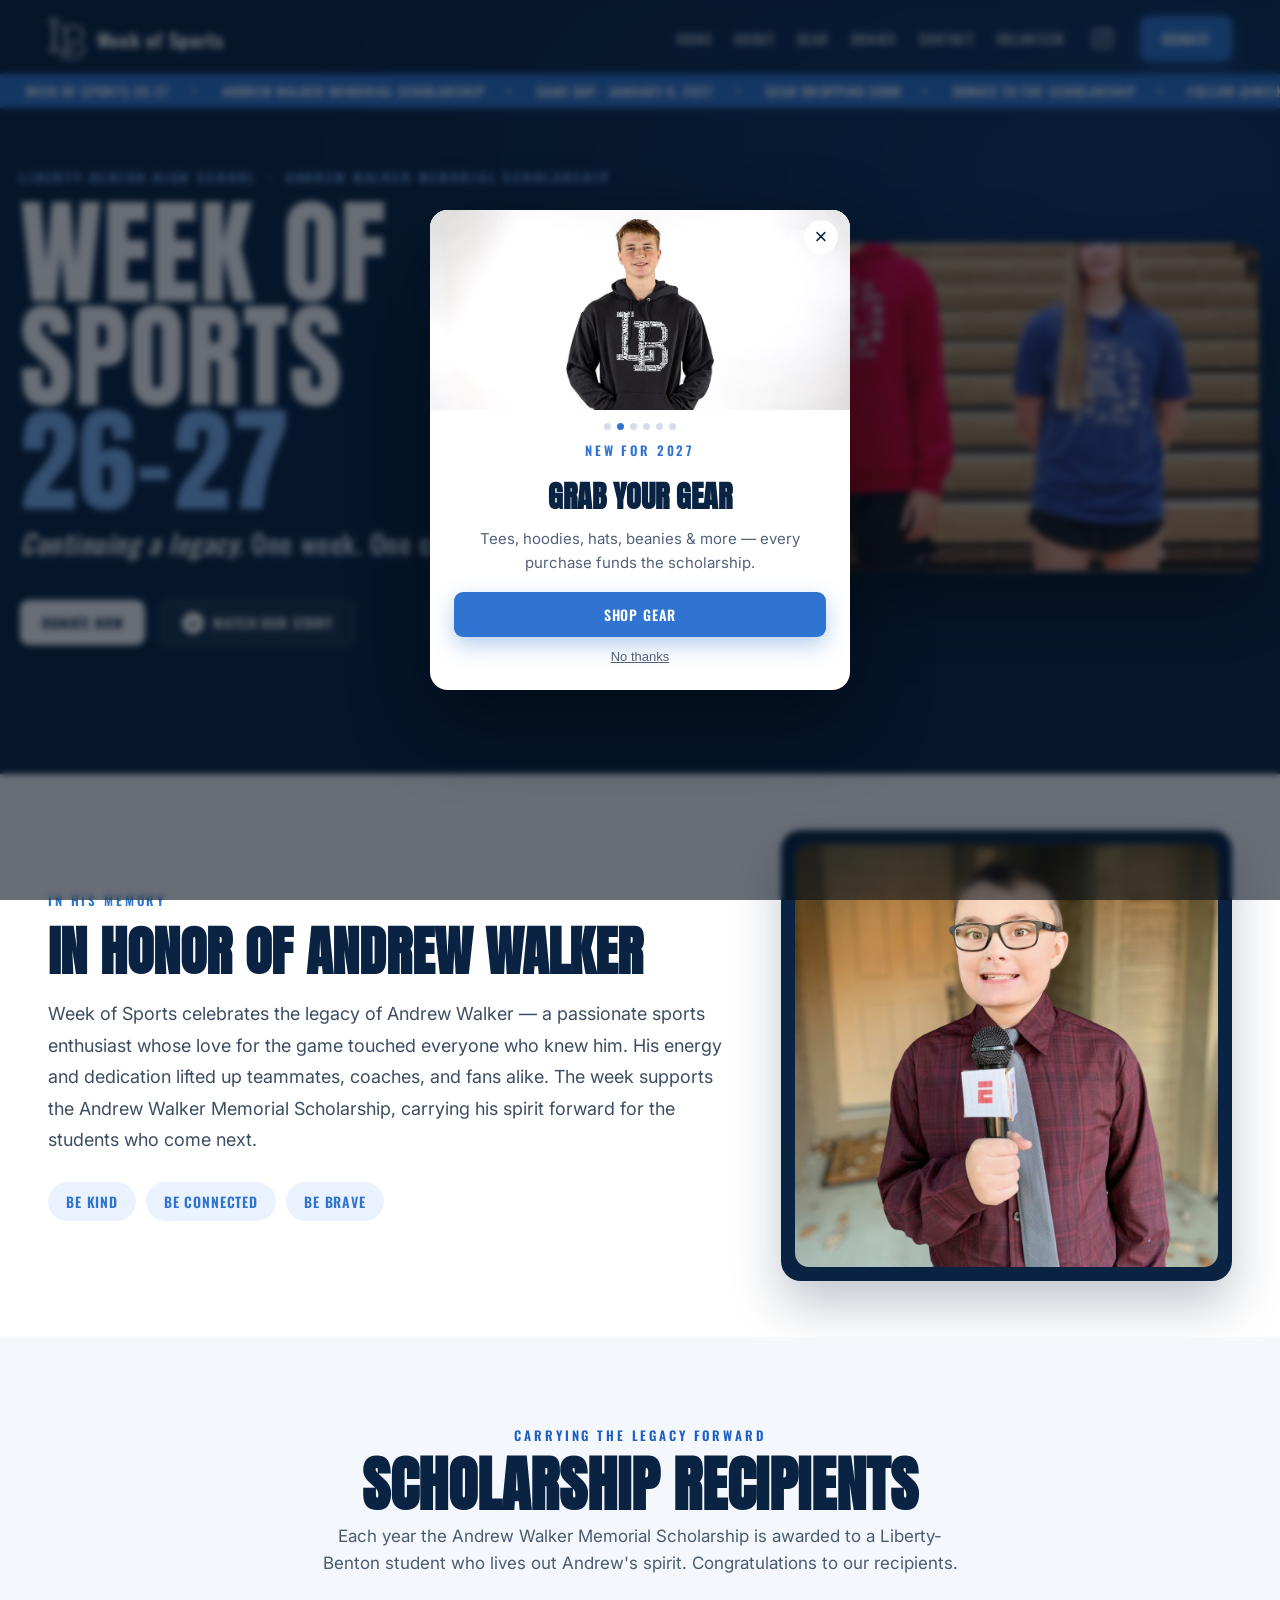
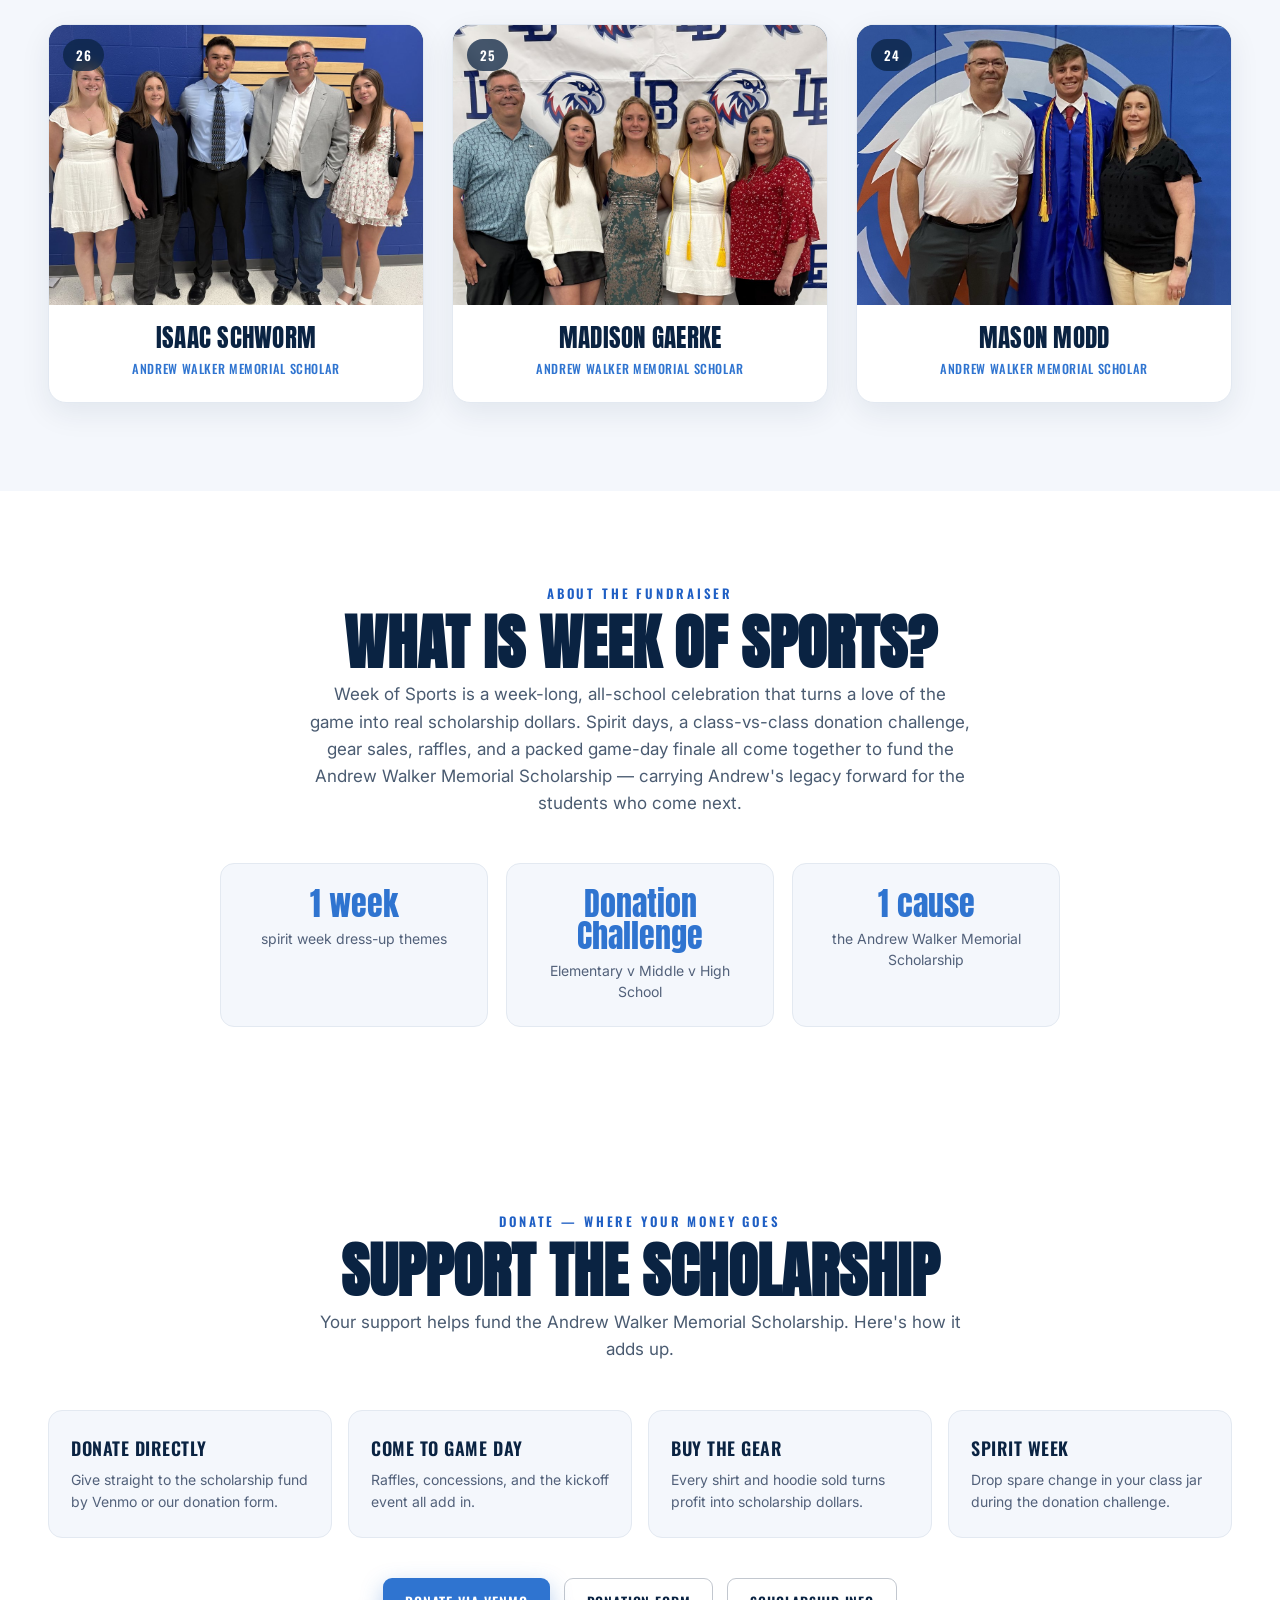
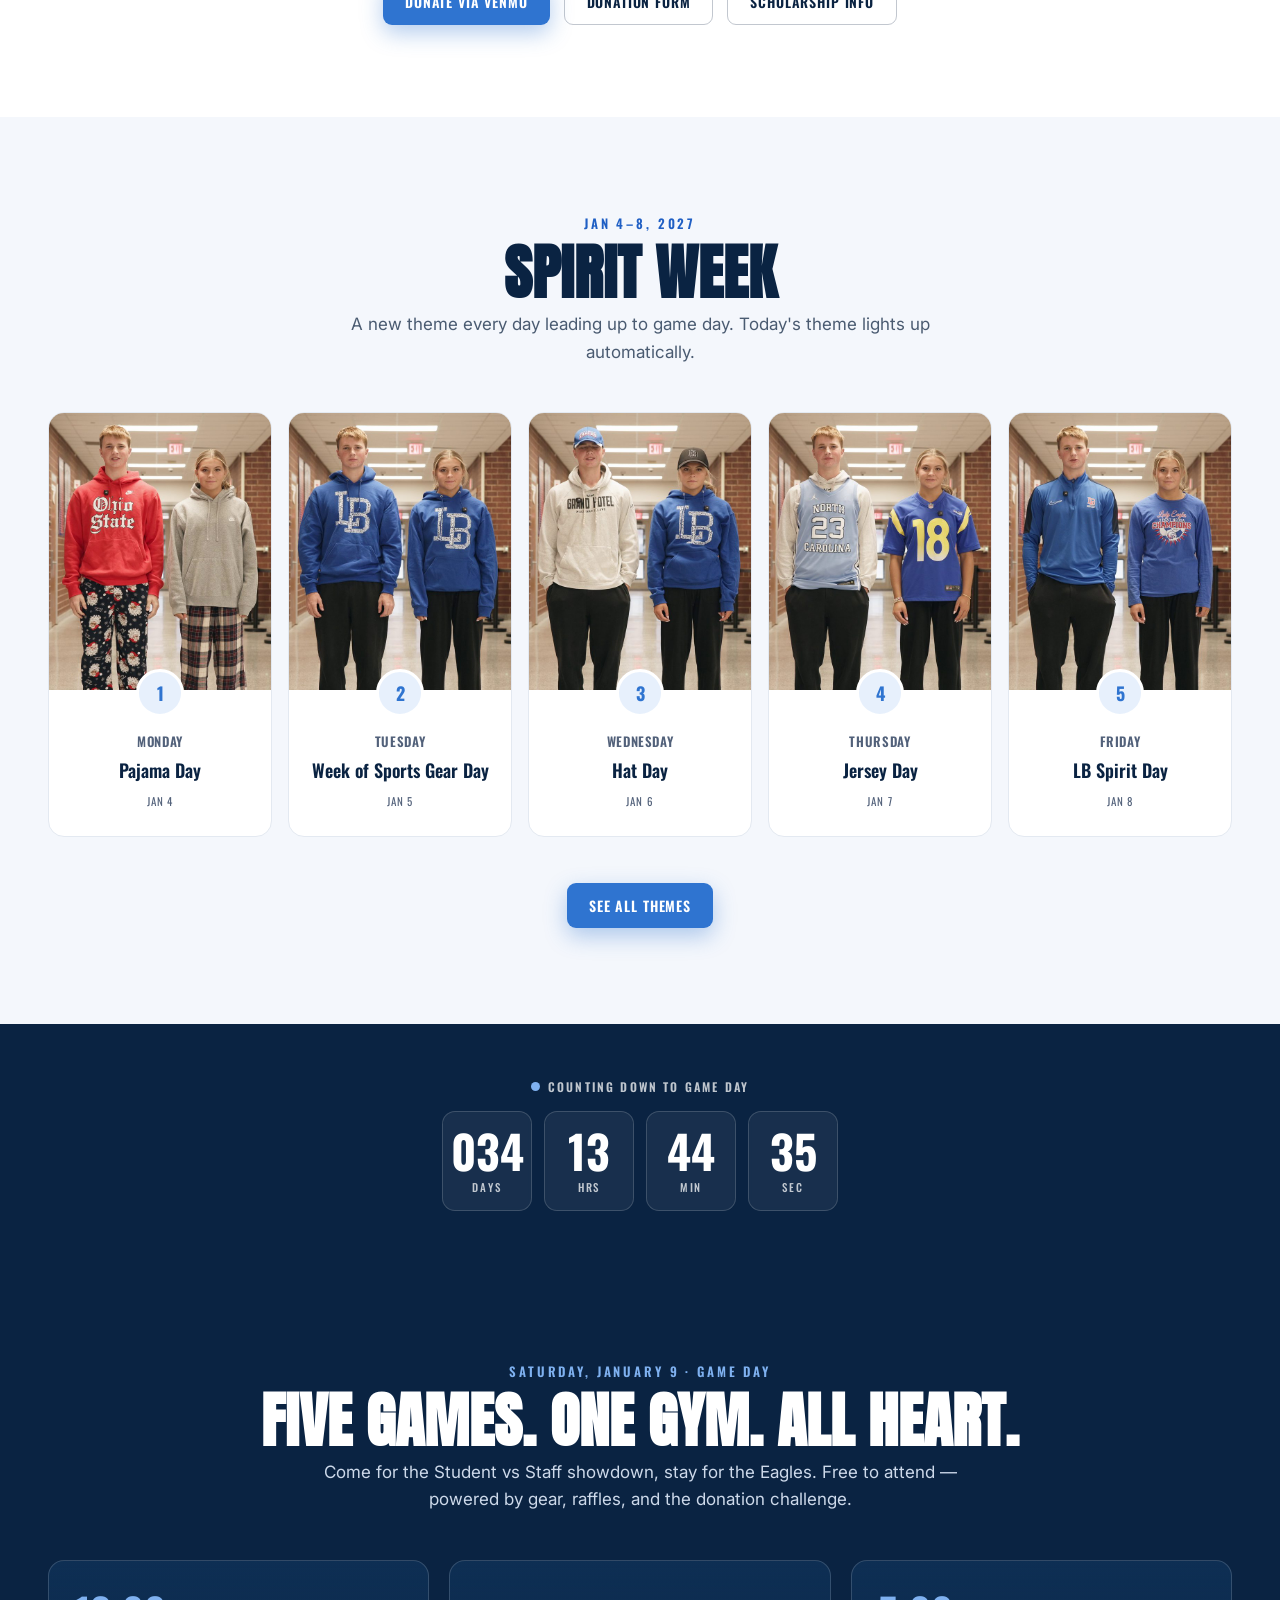
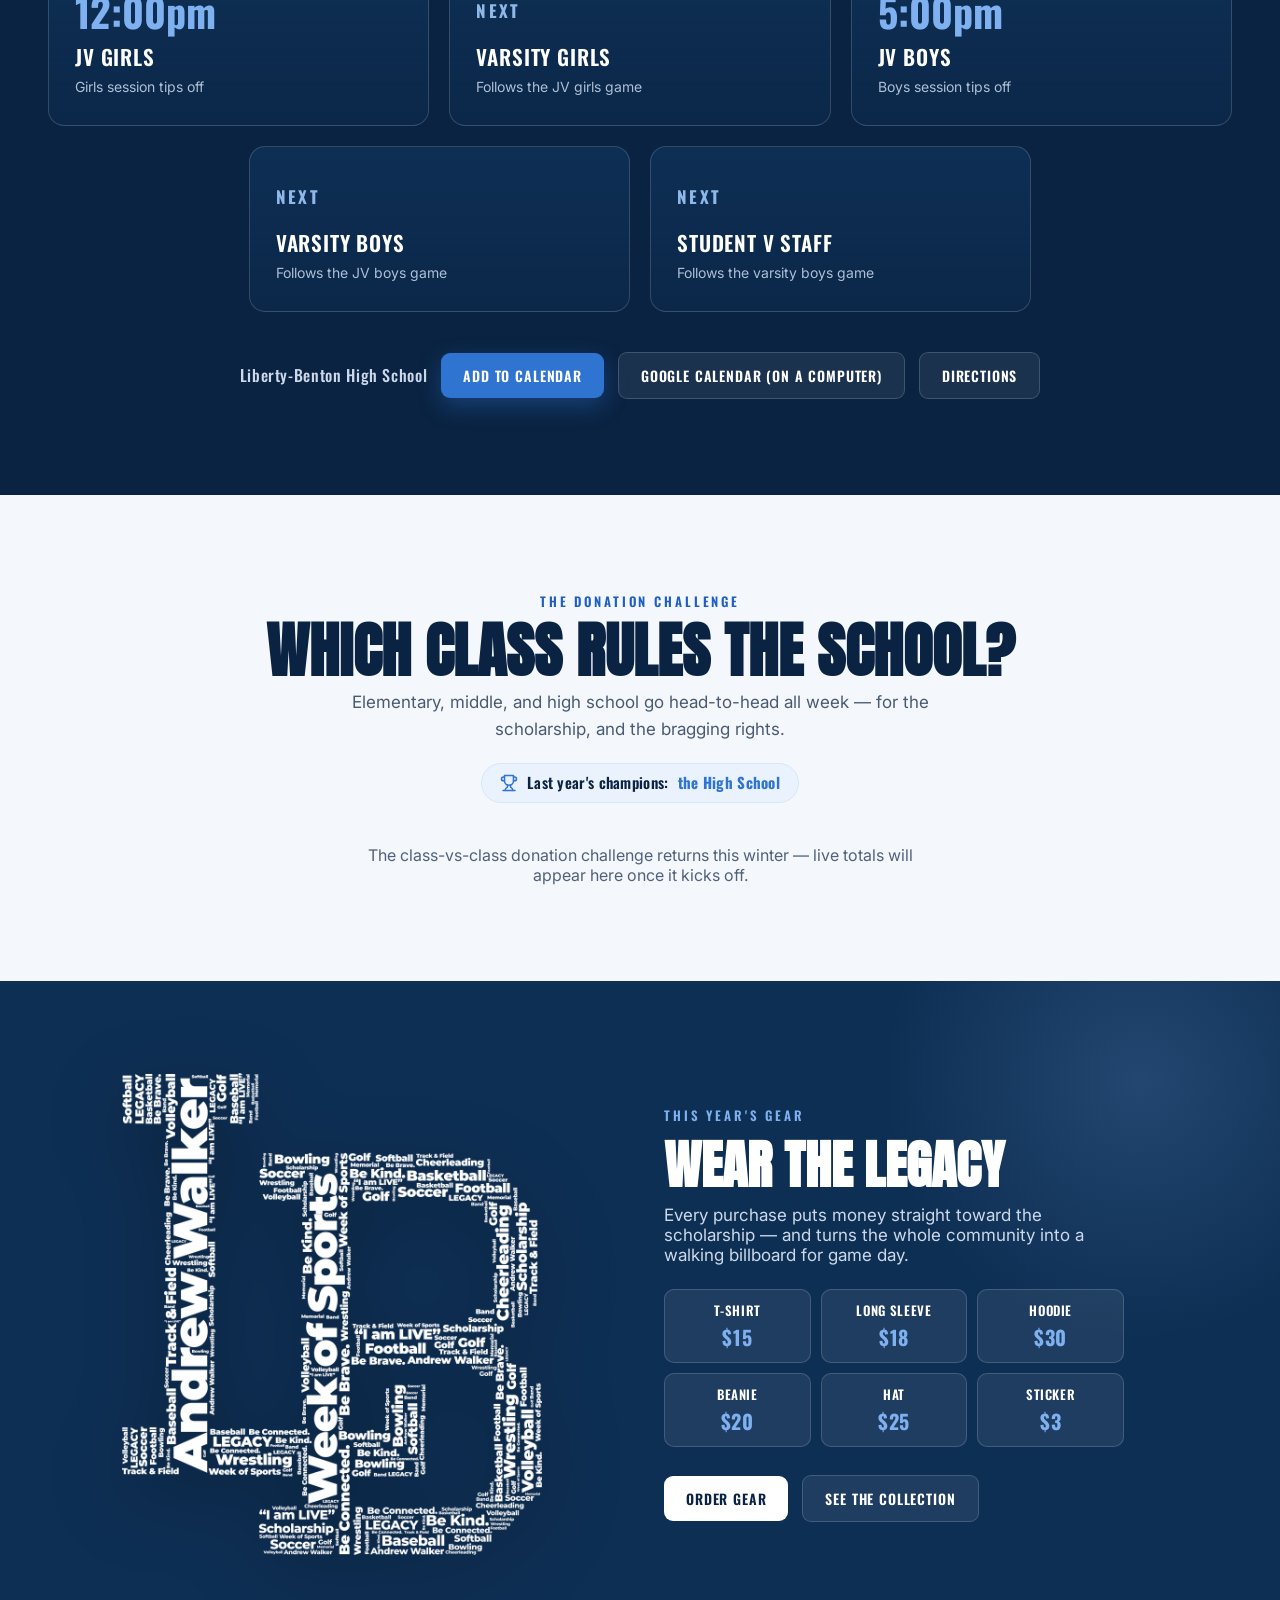
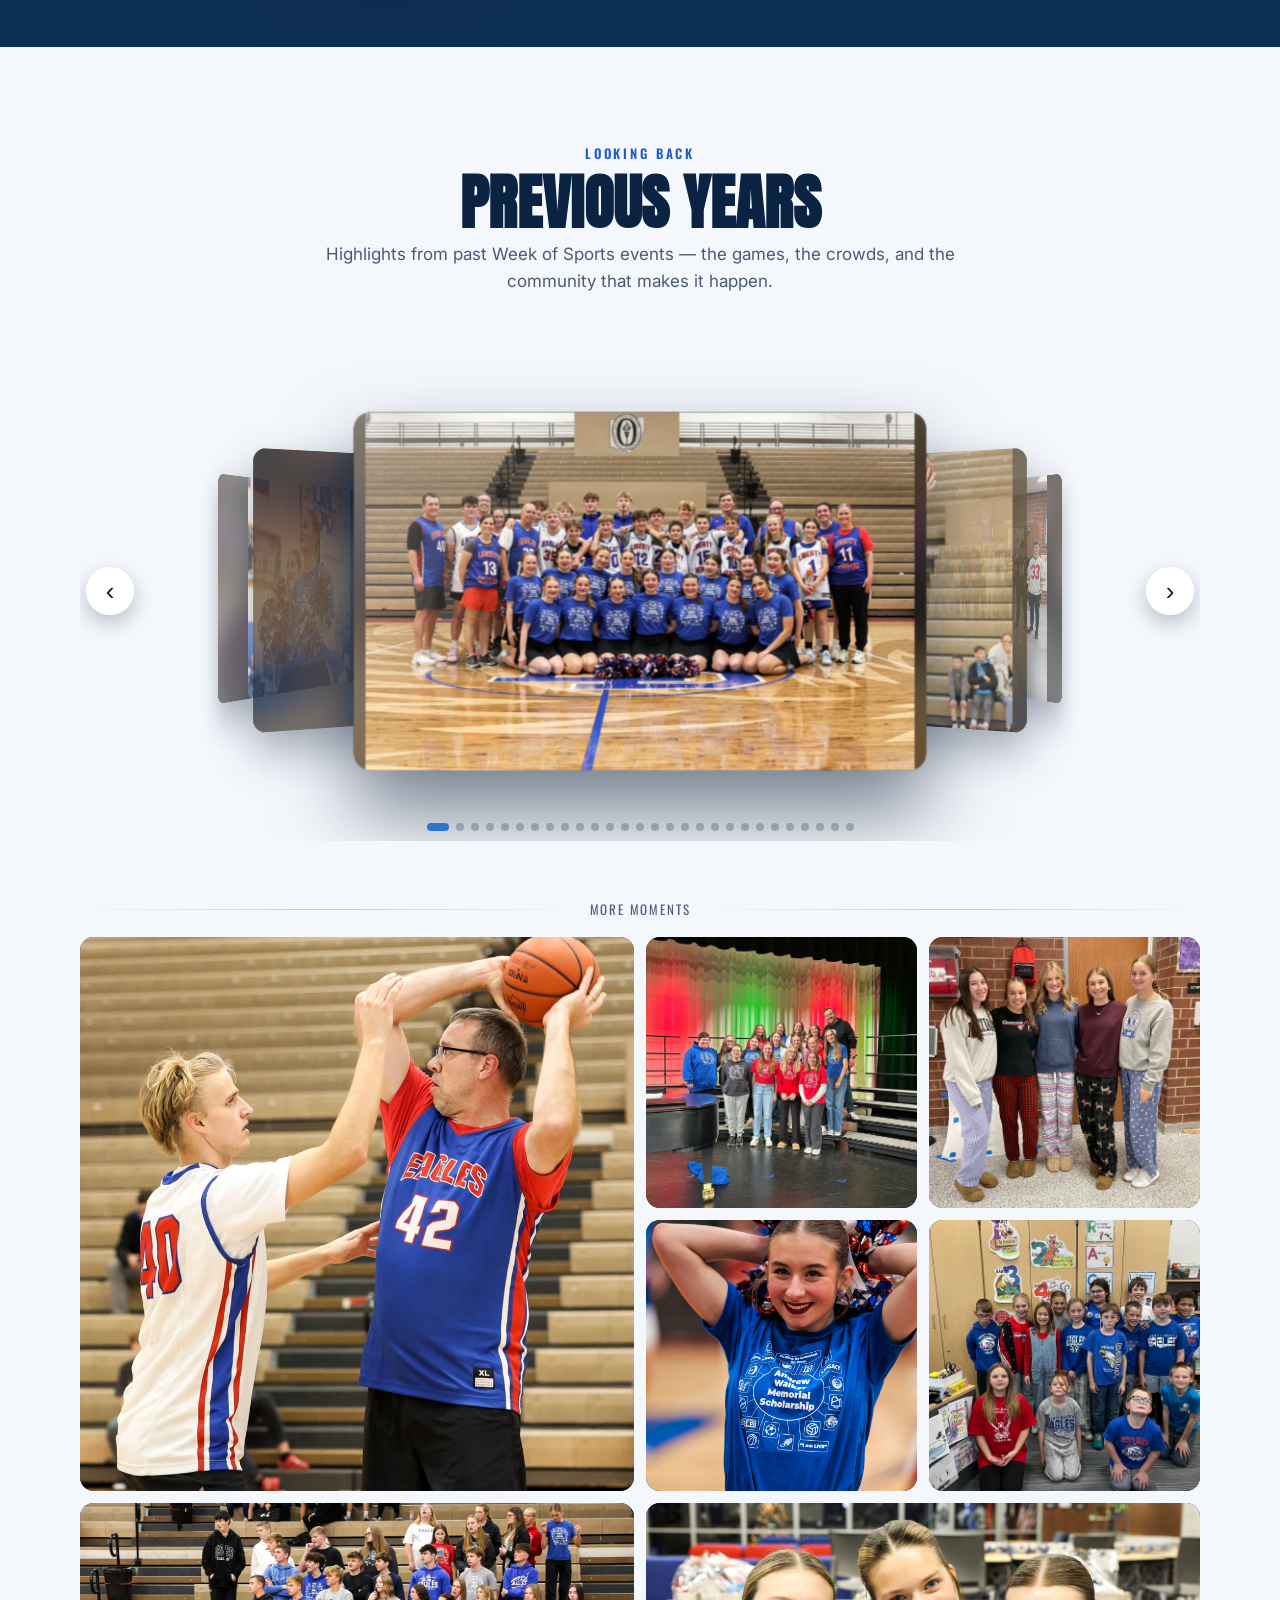
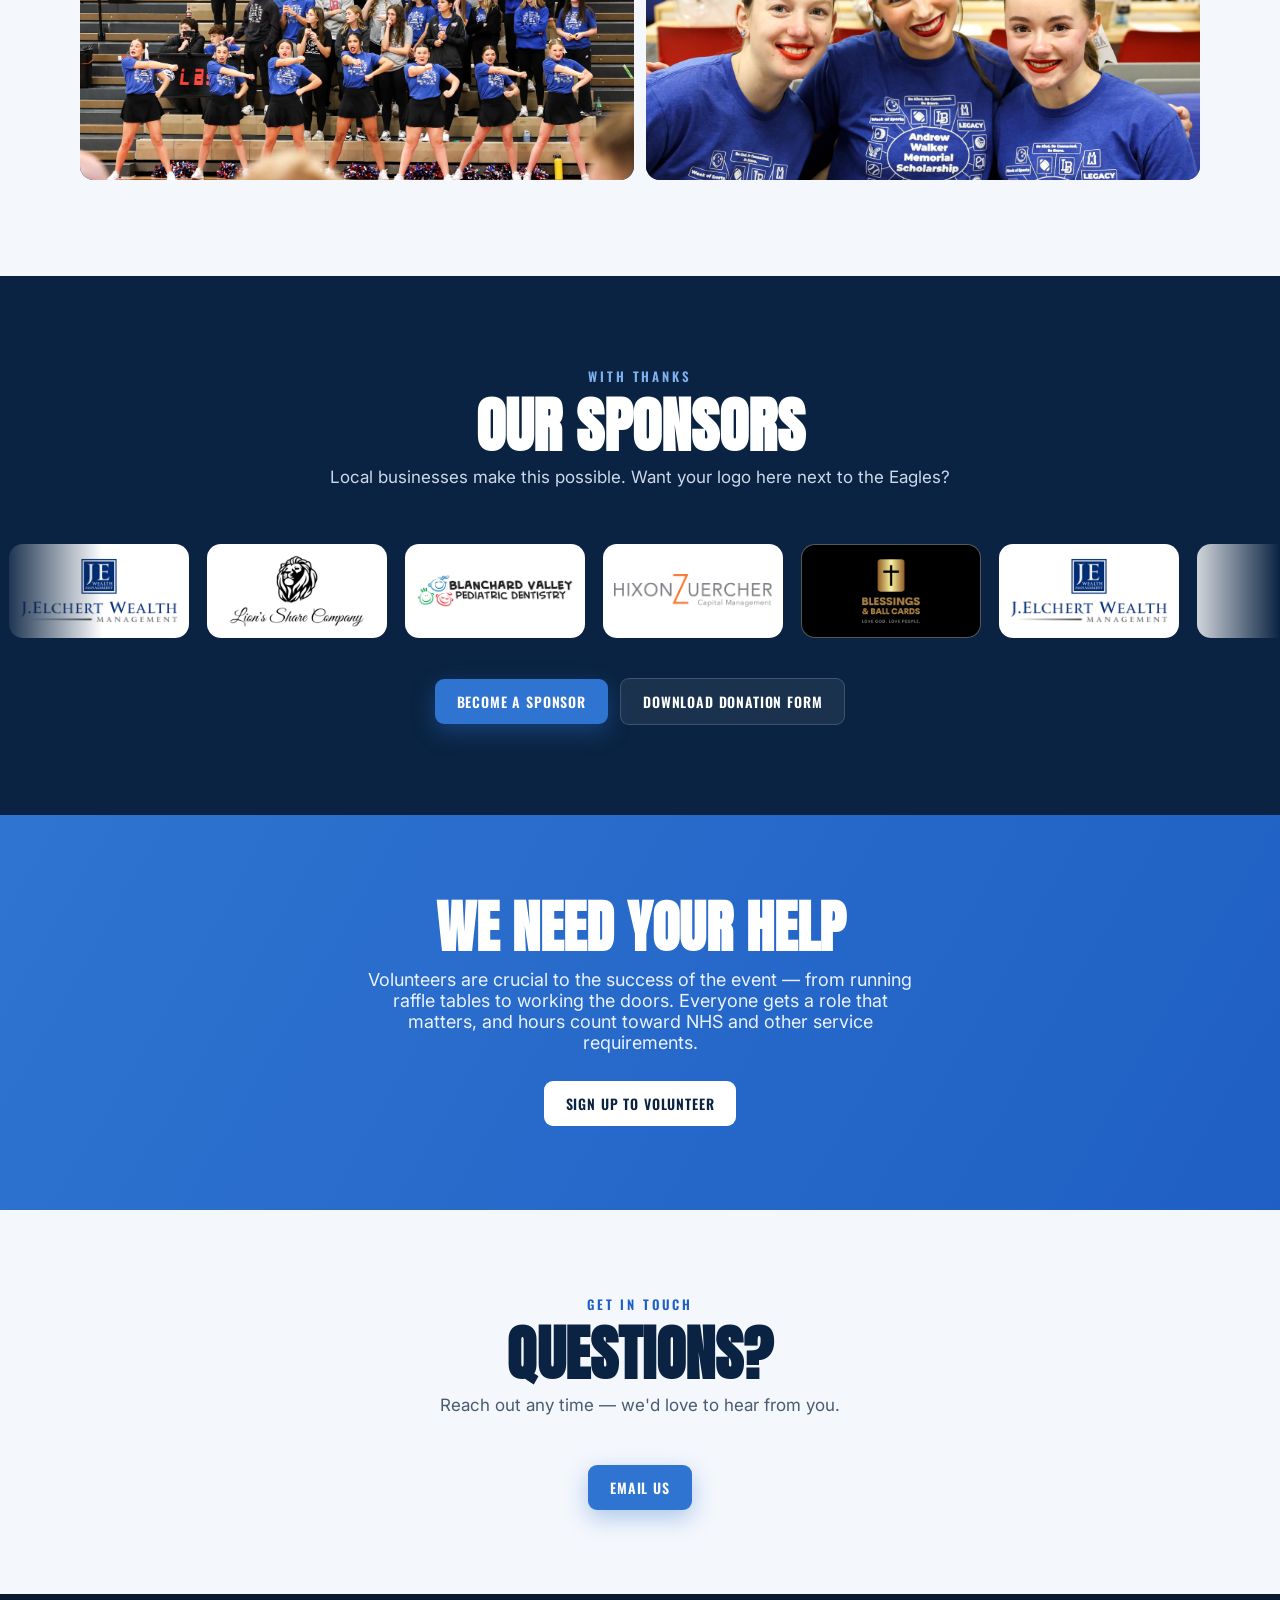
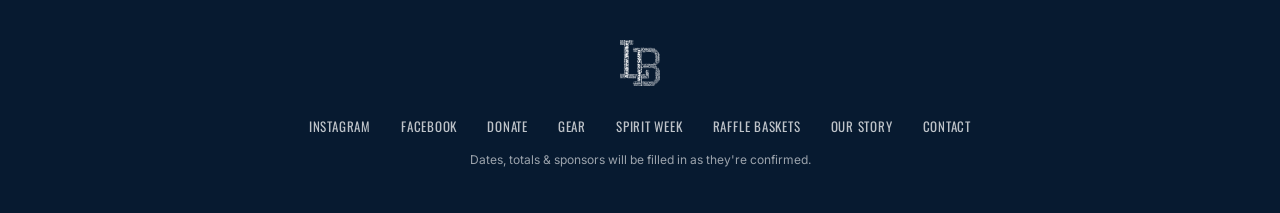
==== commit 1e9c6b76: "Add Hixon Zuercher Capital Management and Blessings & Ball Cards sponsors Five sponsors now, so the " ====
--- a/index.html
+++ b/index.html
@@ -687,7 +687,7 @@
     /* real logos get a white tile — most business logos are dark ink on white and
        would vanish against the navy sponsor band. Name-only tiles stay translucent. */
     var inner = s.logo ? '<img src="'+s.logo+'" alt="'+s.name+'" loading="lazy">' : '<span>'+s.name+'</span>';
-    var cls = 'slogo'+(s.logo?' has-logo':'');
+    var cls = 'slogo'+(s.logo?' has-logo':'')+(s.tile==='dark'?' dark':'');
     /* only wrap in a link when a url is actually given — otherwise "#" just jumps the page */
     return s.url ? '<a class="'+cls+'" href="'+s.url+'" target="_blank" rel="noopener">'+inner+'</a>'
                  : '<div class="'+cls+'">'+inner+'</div>';
--- a/assets/site.css
+++ b/assets/site.css
@@ -347,6 +347,7 @@
 /* a real sponsor logo sits on white so dark-ink marks read against the navy band */
 .slogo.has-logo{background:#fff;border-color:rgba(255,255,255,.34);padding:10px}
 .slogo.has-logo img{max-width:100%;max-height:100%}   /* fill the tile; padding is the margin */
+.slogo.has-logo.dark{background:#000}                 /* config tile:"dark", for logos made on black */
 /* one or two sponsors show larger, since they're centred rather than scrolling past */
 .strack.static .slogo{width:230px;height:116px}
 
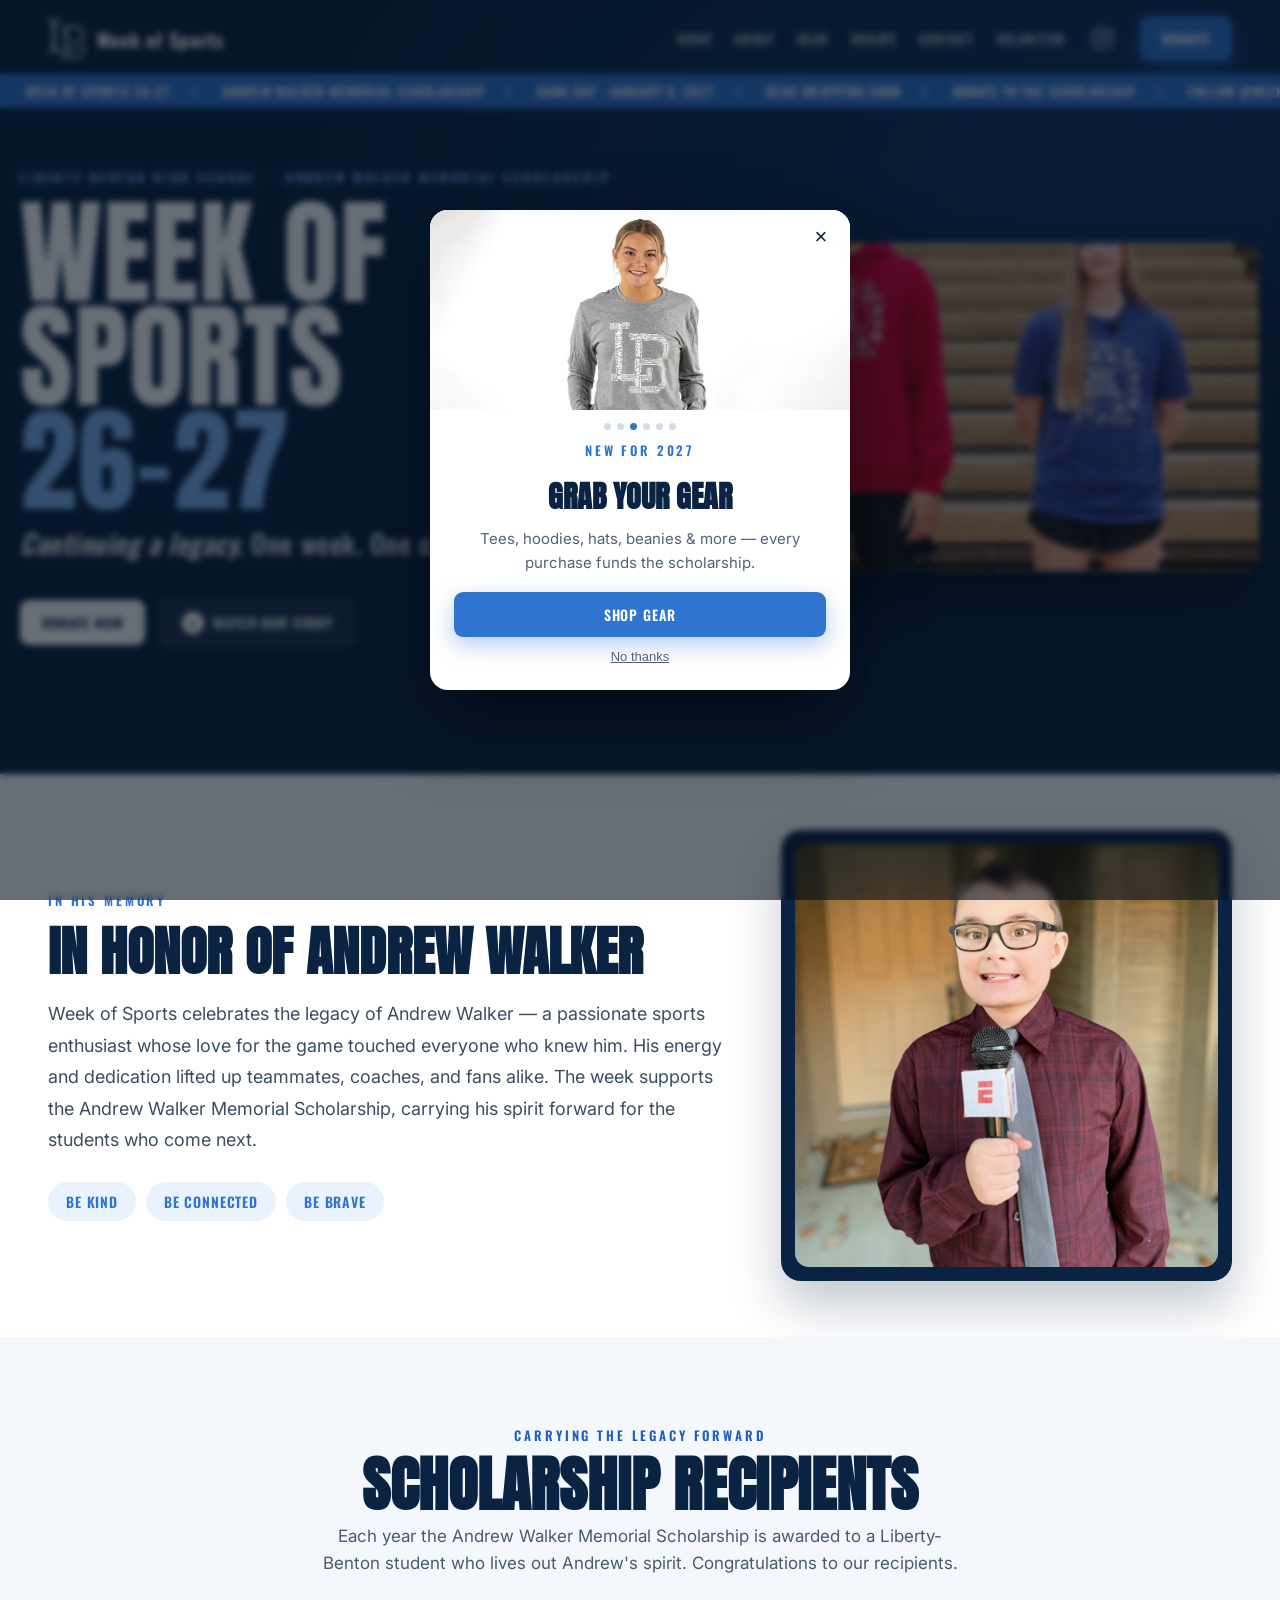
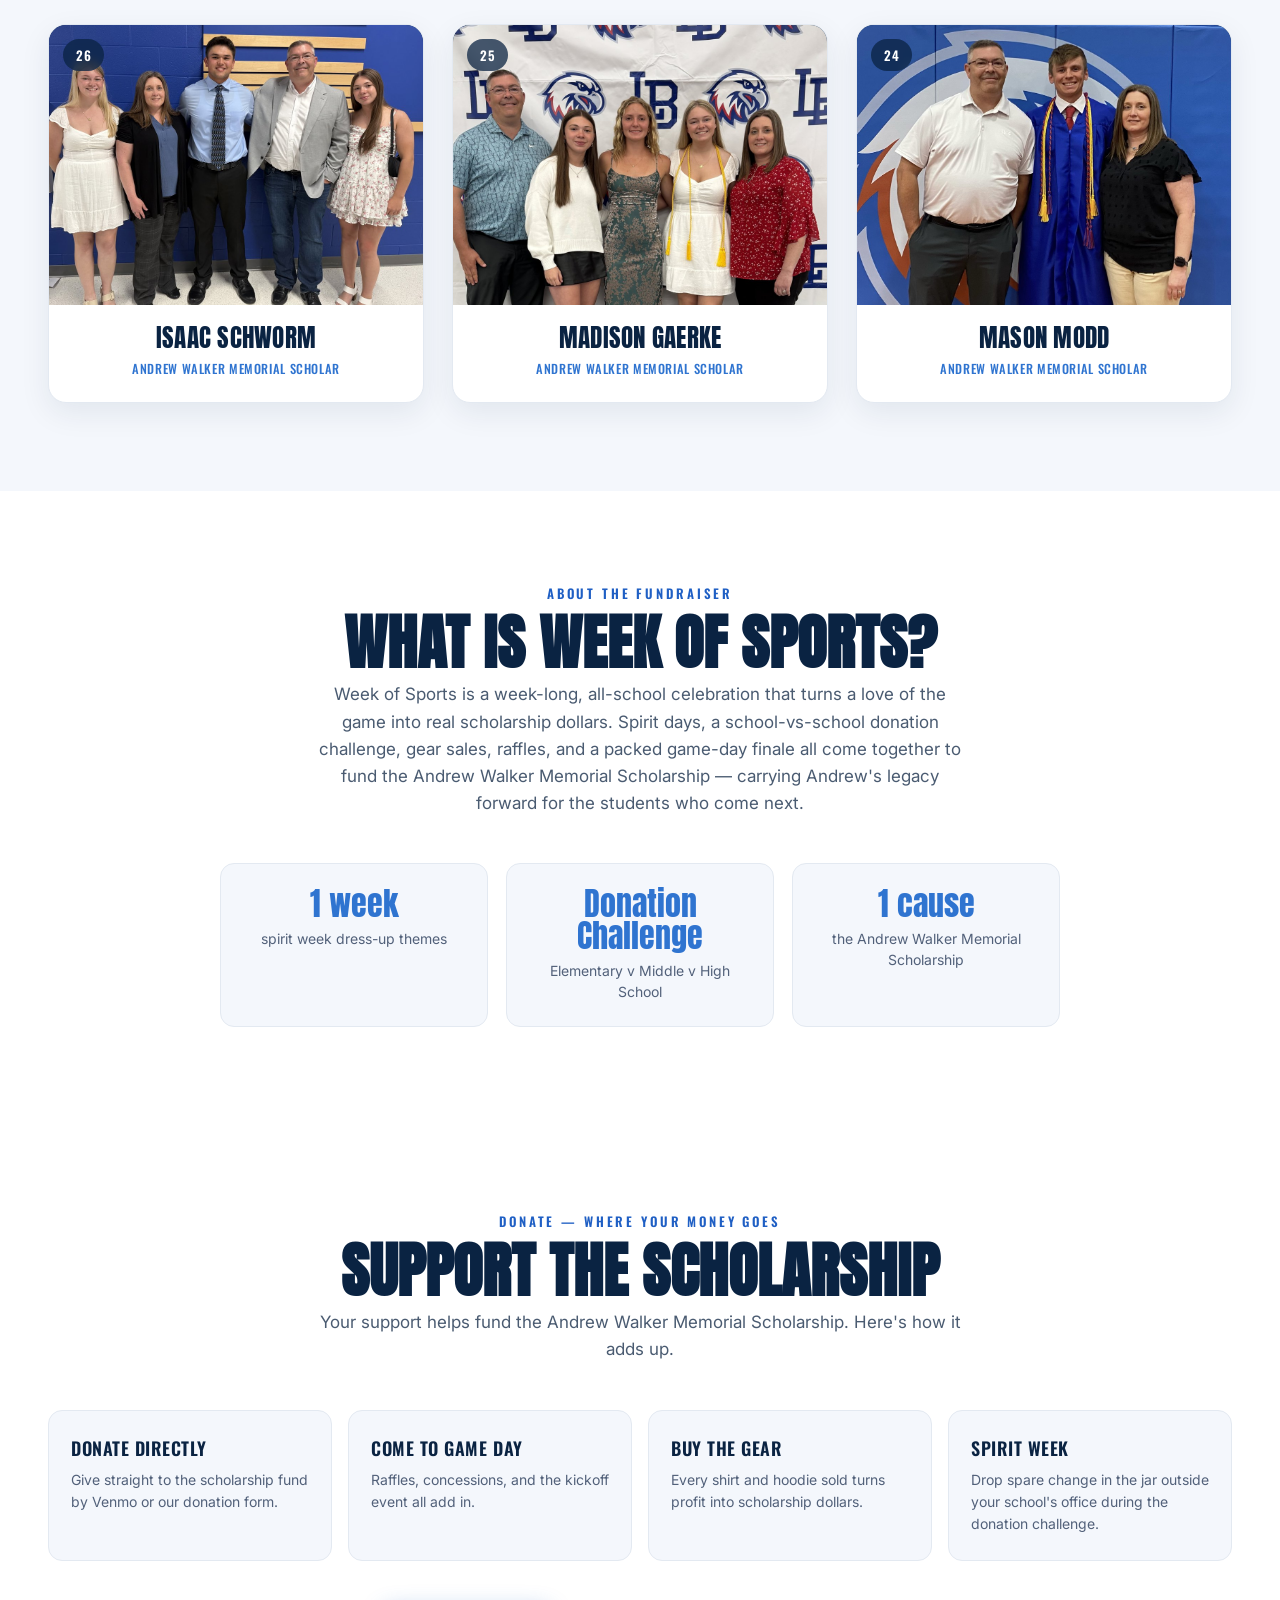
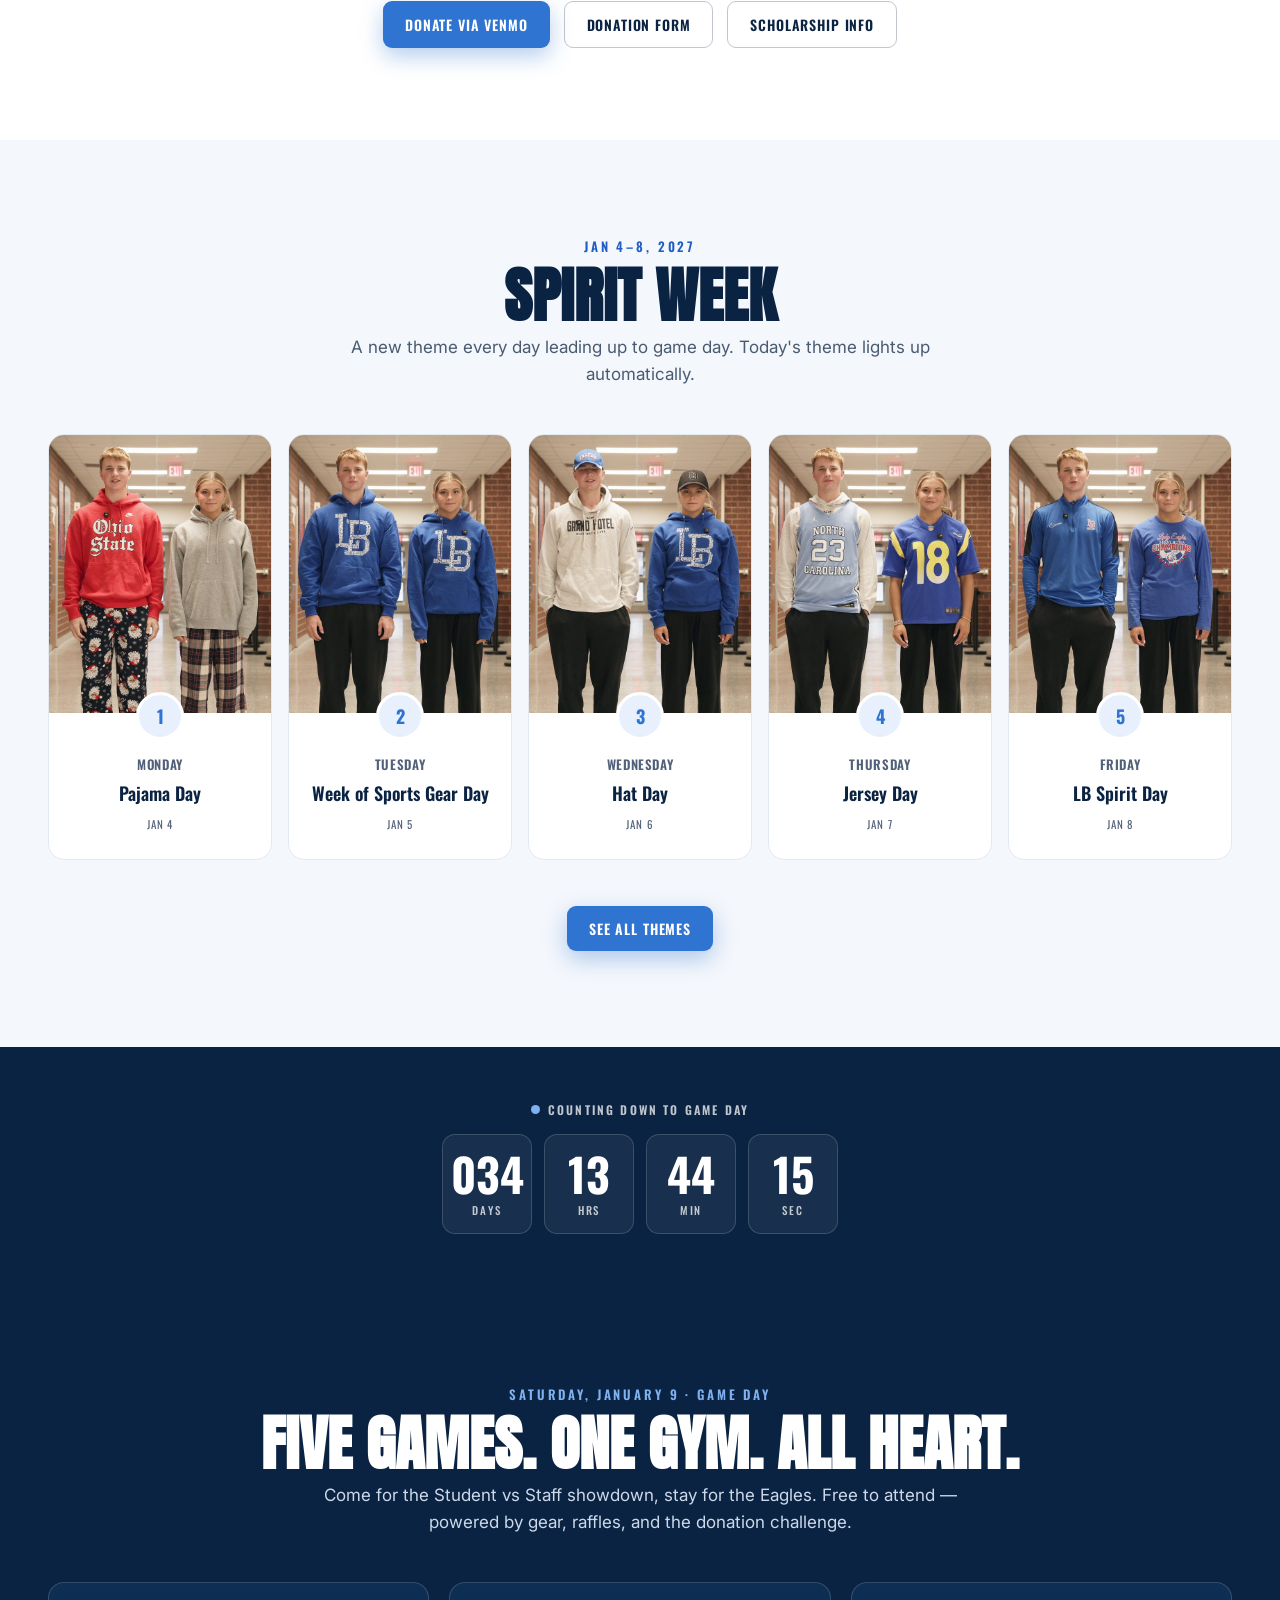
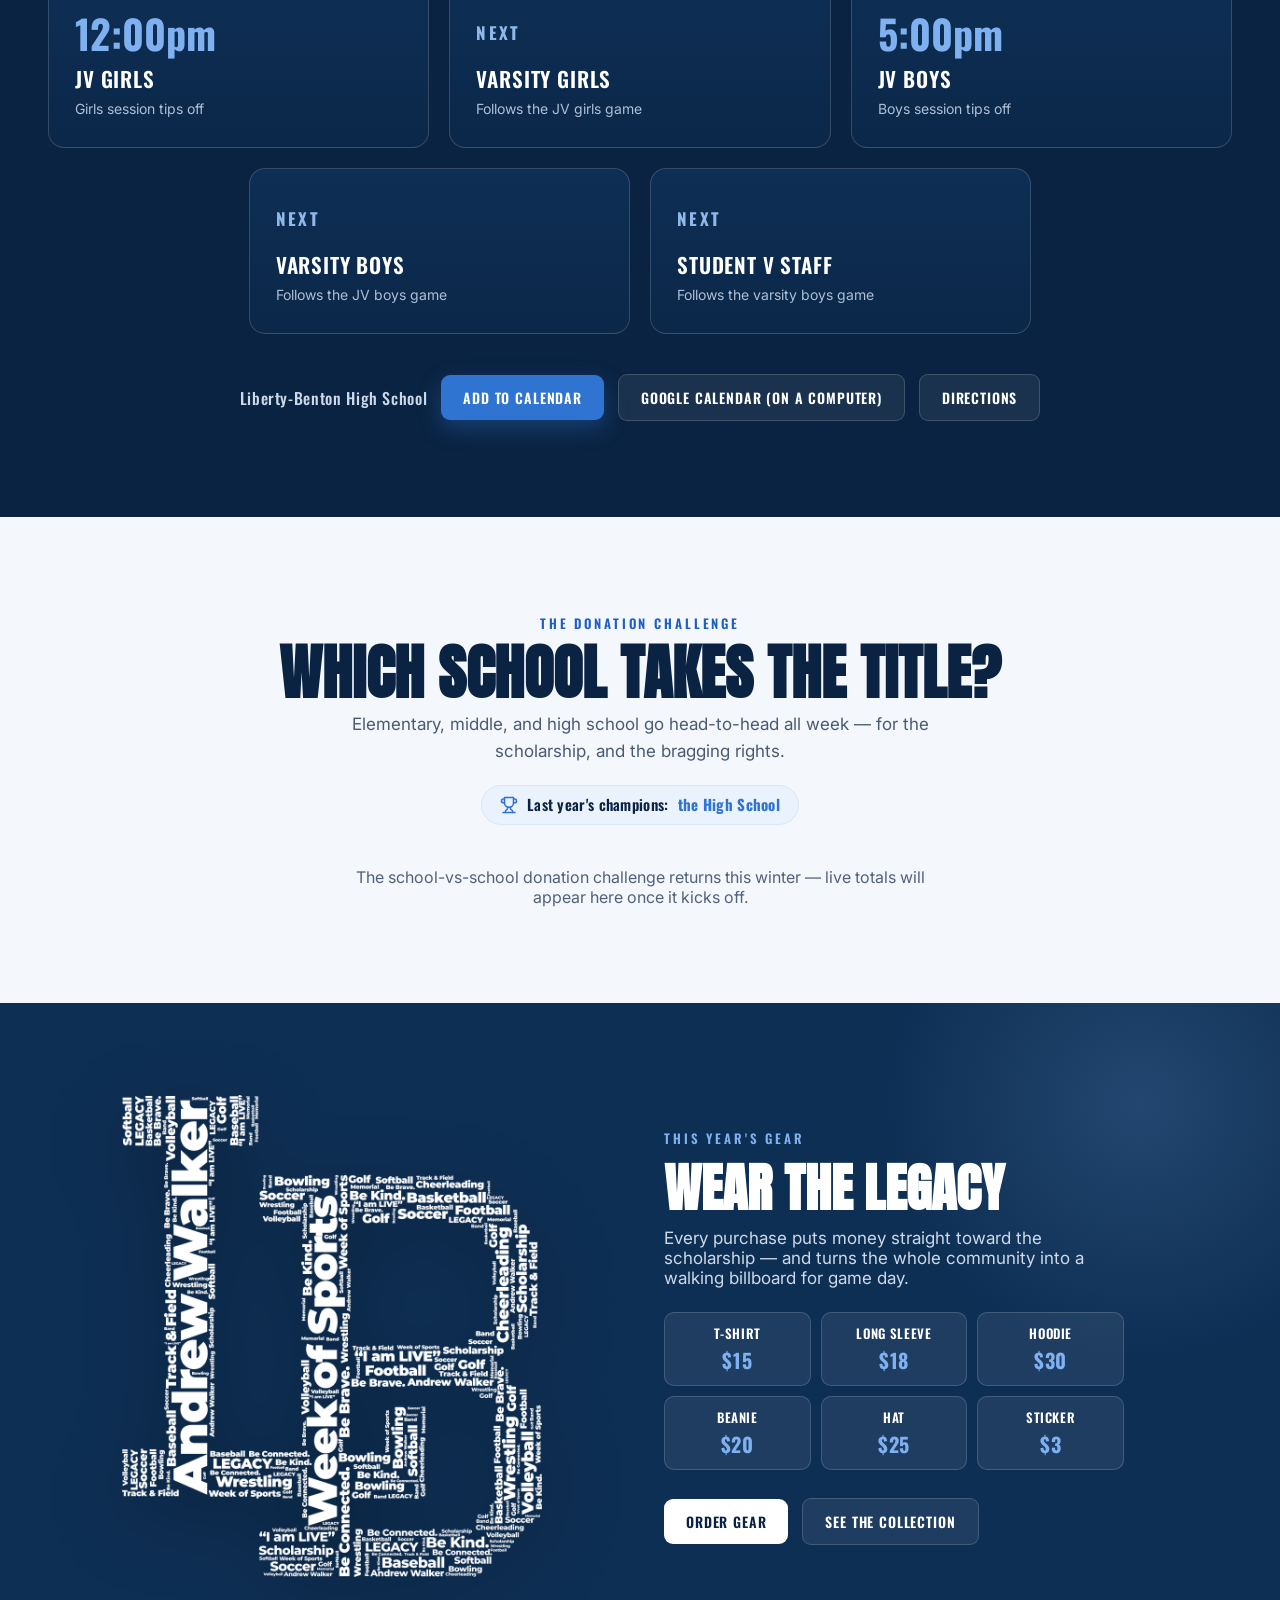
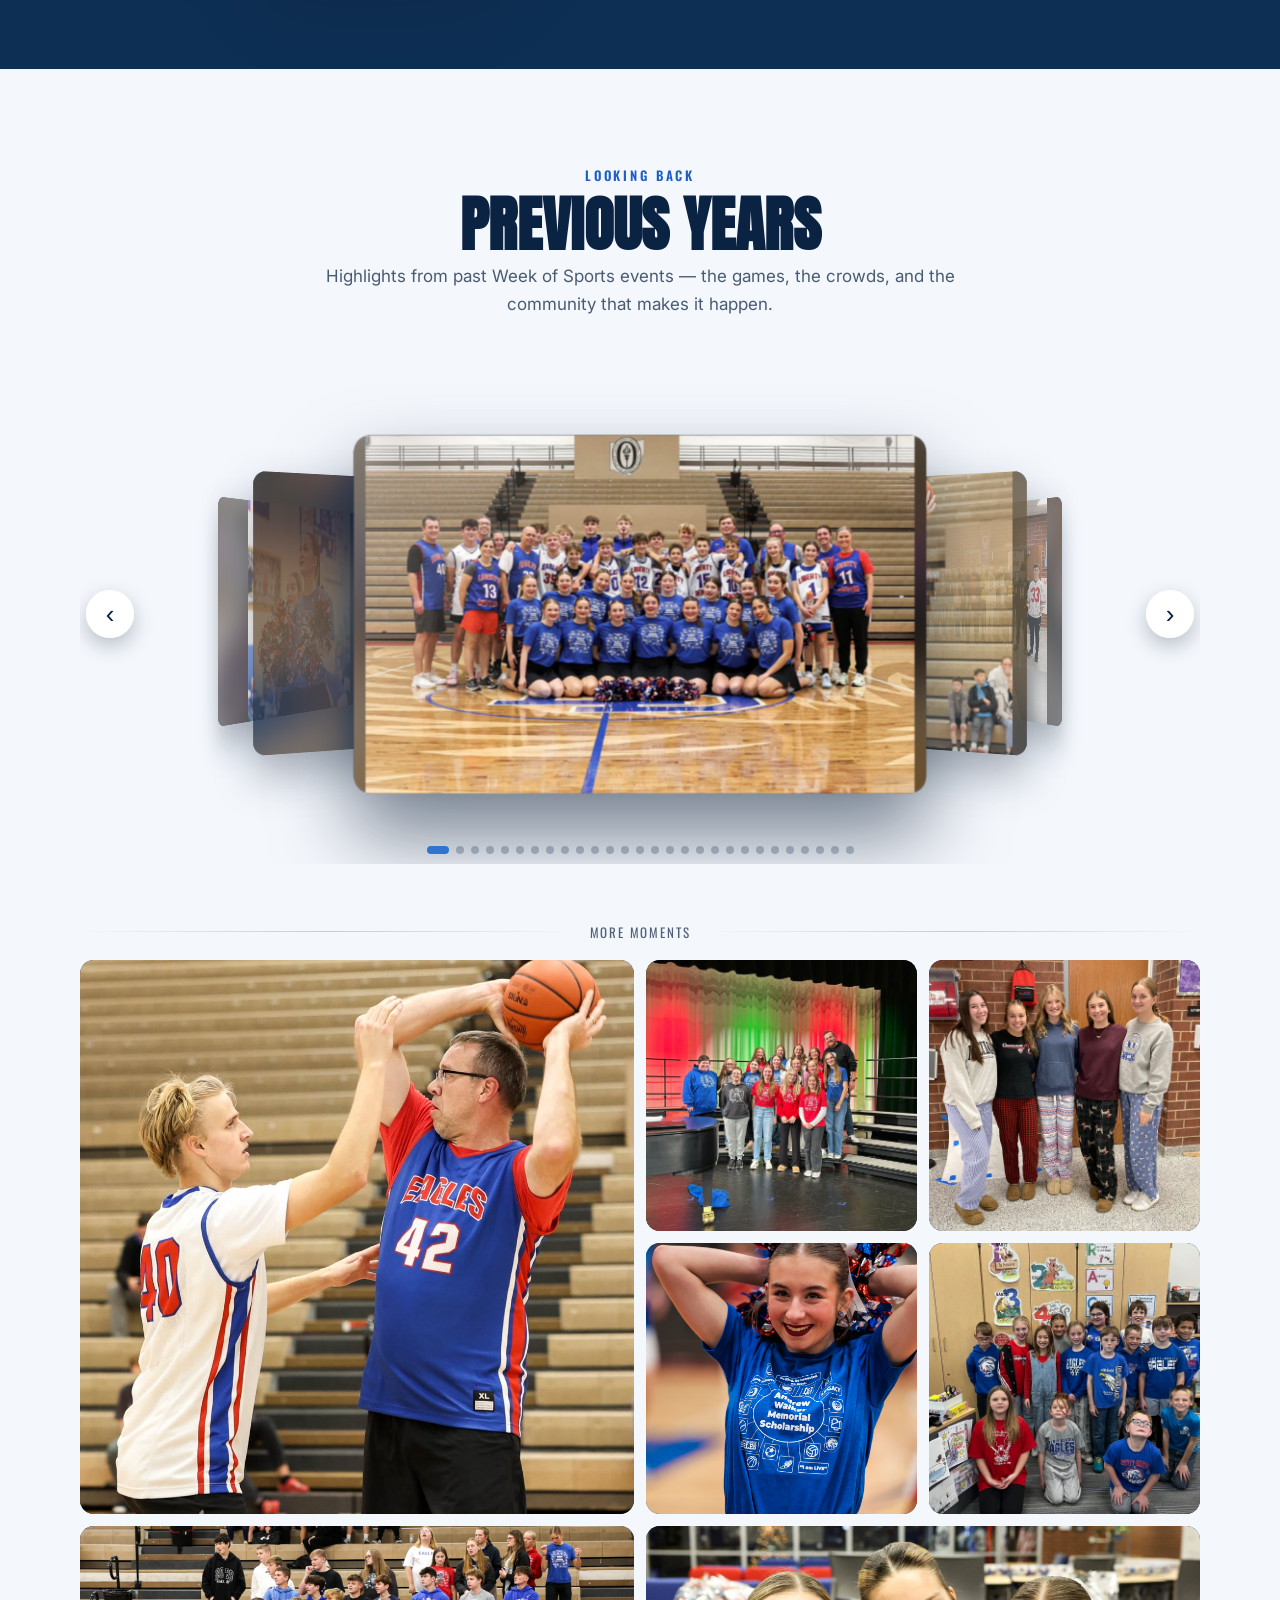
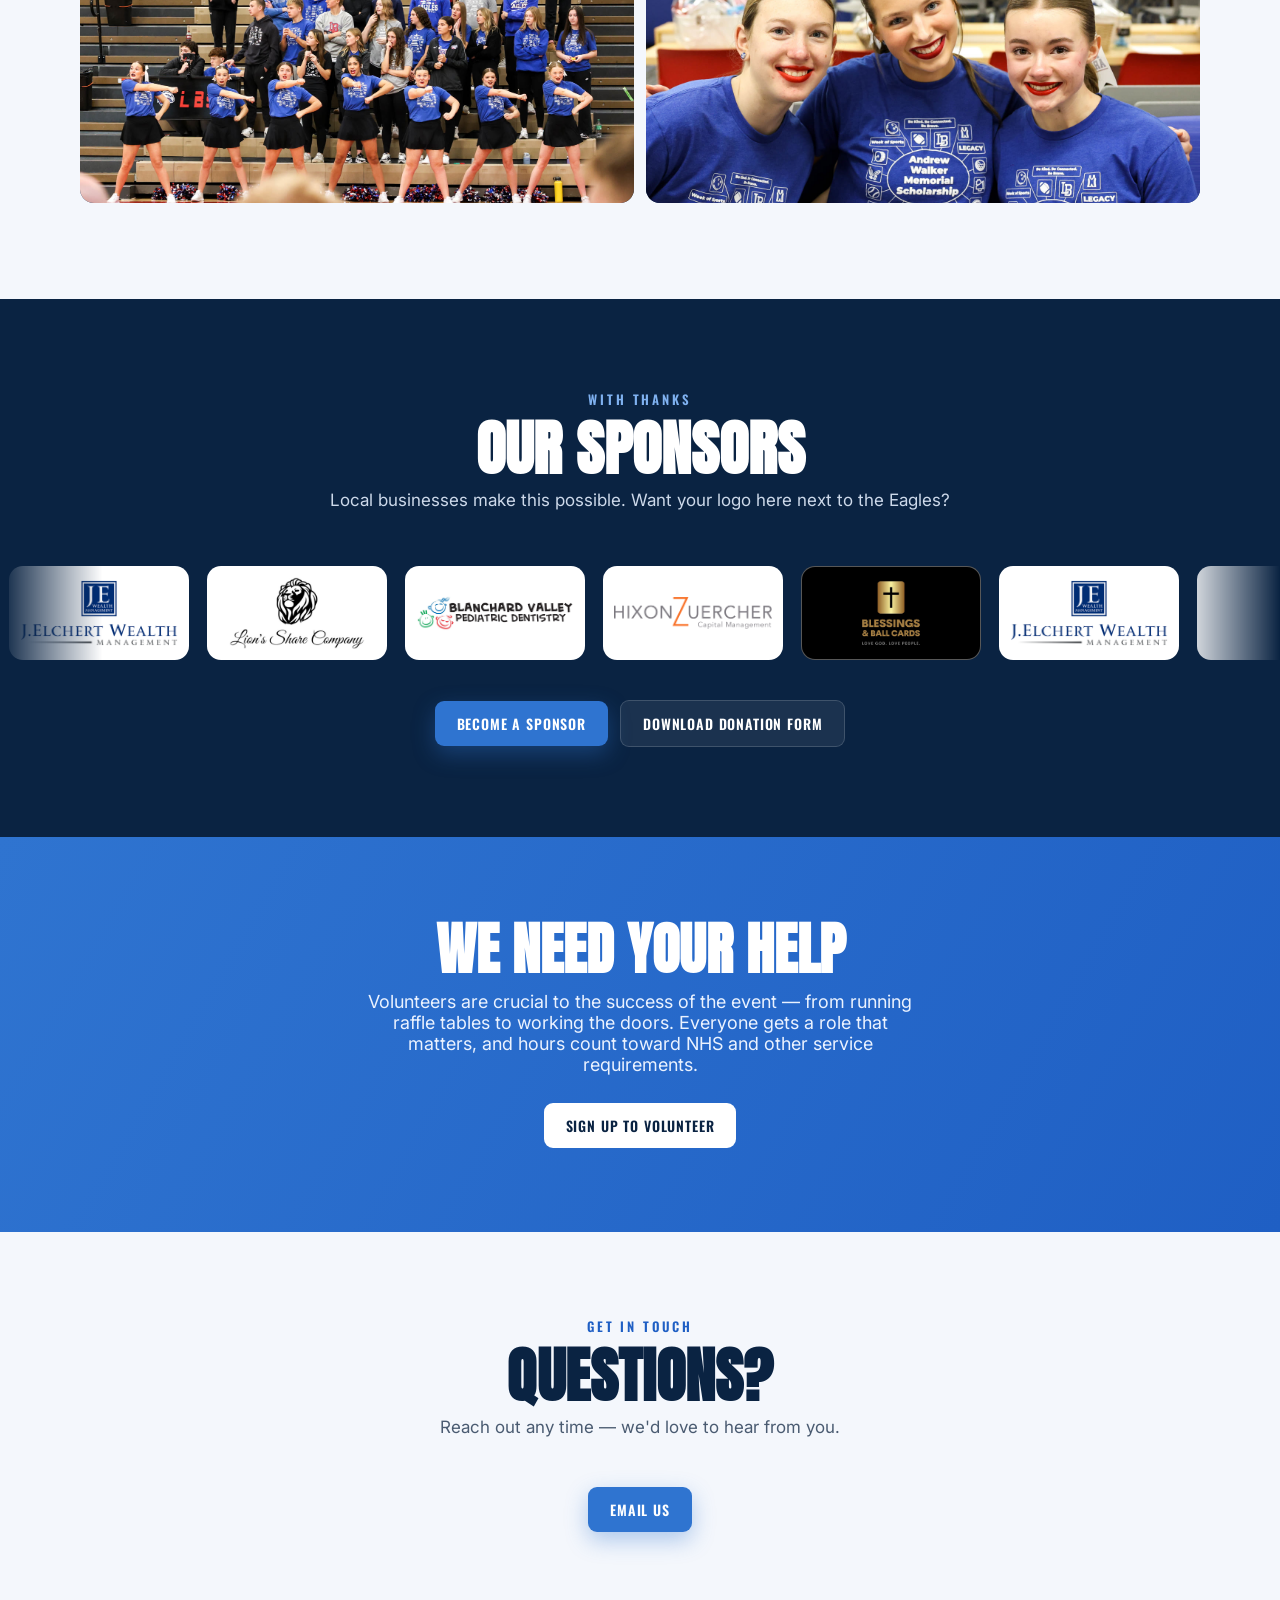
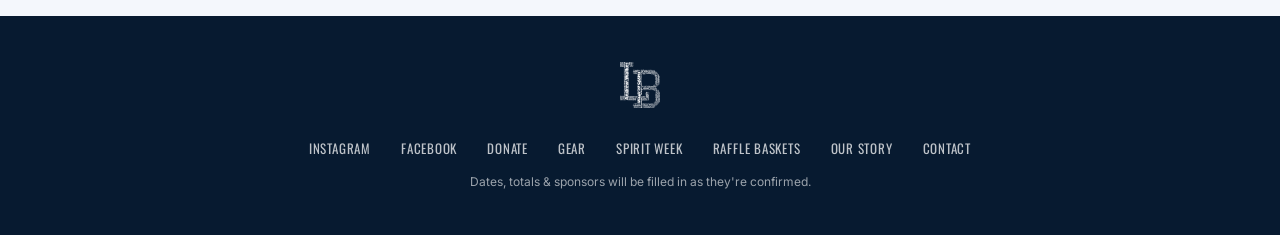
==== commit 3de77586: "Donation challenge is school vs. school; raffle baskets shown at Game Day only - Say "the jar outsid" ====
--- a/index.html
+++ b/index.html
@@ -19,11 +19,11 @@
 }
 </script>
 <title>Week of Sports 26-27 · Andrew Walker Memorial Scholarship</title>
-<meta name="description" content="The Andrew Walker Memorial Scholarship fundraiser at Liberty-Benton. Game day is Saturday, January 9, 2027 — join the class-vs-class donation challenge, grab this year's gear, and carry Andrew's legacy forward.">
+<meta name="description" content="The Andrew Walker Memorial Scholarship fundraiser at Liberty-Benton. Game day is Saturday, January 9, 2027 — join the school-vs-school donation challenge, grab this year's gear, and carry Andrew's legacy forward.">
 <meta property="og:type" content="website">
 <meta property="og:site_name" content="Week of Sports">
 <meta property="og:title" content="Week of Sports 26-27 · Andrew Walker Memorial Scholarship">
-<meta property="og:description" content="Game day is Saturday, January 9, 2027. Join the class-vs-class donation challenge, grab this year's gear, and support the Andrew Walker Memorial Scholarship.">
+<meta property="og:description" content="Game day is Saturday, January 9, 2027. Join the school-vs-school donation challenge, grab this year's gear, and support the Andrew Walker Memorial Scholarship.">
 <meta property="og:url" content="https://weekofsports.com/">
 <meta property="og:image" content="https://weekofsports.com/assets/share-card.png?v=2">
 <meta property="og:image:width" content="1200">
@@ -198,7 +198,7 @@
 <section class="challenge on-light" id="challenge">
   <div class="wrap">
     <div class="sec-eyebrow">The donation challenge</div>
-    <h2 class="sec-h">Which class rules the school?</h2>
+    <h2 class="sec-h">Which school takes the title?</h2>
     <p class="sec-sub">Elementary, middle, and high school go head-to-head all week — for the scholarship, and the bragging rights.</p>
     <div class="champ-wrap"><span class="champ"><svg viewBox="0 0 24 24" fill="none" stroke="currentColor" stroke-width="2" stroke-linecap="round" stroke-linejoin="round" aria-hidden="true"><path d="M6 9H4.5a2.5 2.5 0 0 1 0-5H6"/><path d="M18 9h1.5a2.5 2.5 0 0 0 0-5H18"/><path d="M4 22h16"/><path d="M10 14.66V17c0 .55-.47.98-.97 1.21C7.85 18.75 7 20.24 7 22"/><path d="M14 14.66V17c0 .55.47.98.97 1.21C16.15 18.75 17 20.24 17 22"/><path d="M18 2H6v7a6 6 0 0 0 12 0V2Z"/></svg> Last year's champions: <b>the High School</b></span></div>
     <div class="thermo">
@@ -566,7 +566,7 @@
     function init(){
       if(!live && goal<=0){
         if(thermoWrap) thermoWrap.style.display='none';
-        boardEl.innerHTML = '<p class="board-soon">The class-vs-class donation challenge returns this winter — live totals will appear here once it kicks off.</p>';
+        boardEl.innerHTML = '<p class="board-soon">The school-vs-school donation challenge returns this winter — live totals will appear here once it kicks off.</p>';
         return;
       }
       if(live){ fetchLive(); setInterval(fetchLive, Math.max(20, +L.refreshSeconds||45)*1000); setInterval(stamp, 1000); }
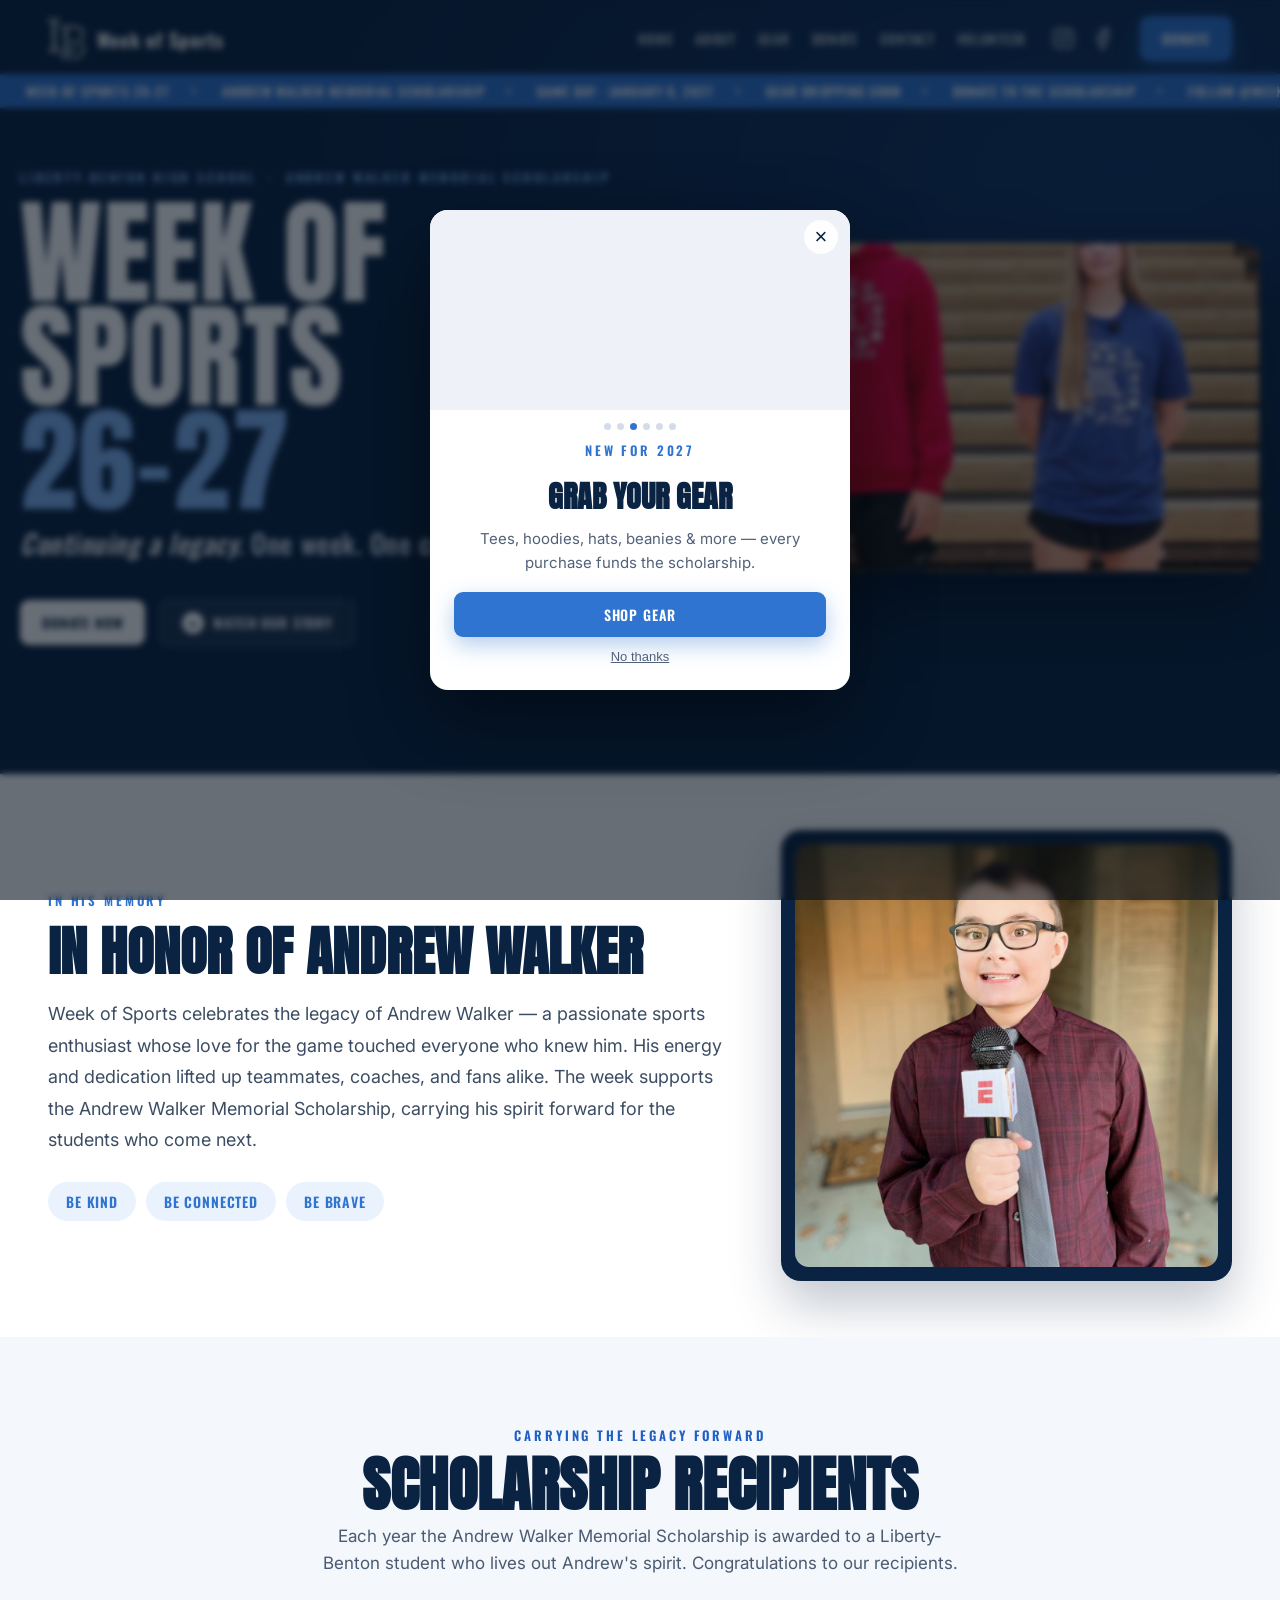
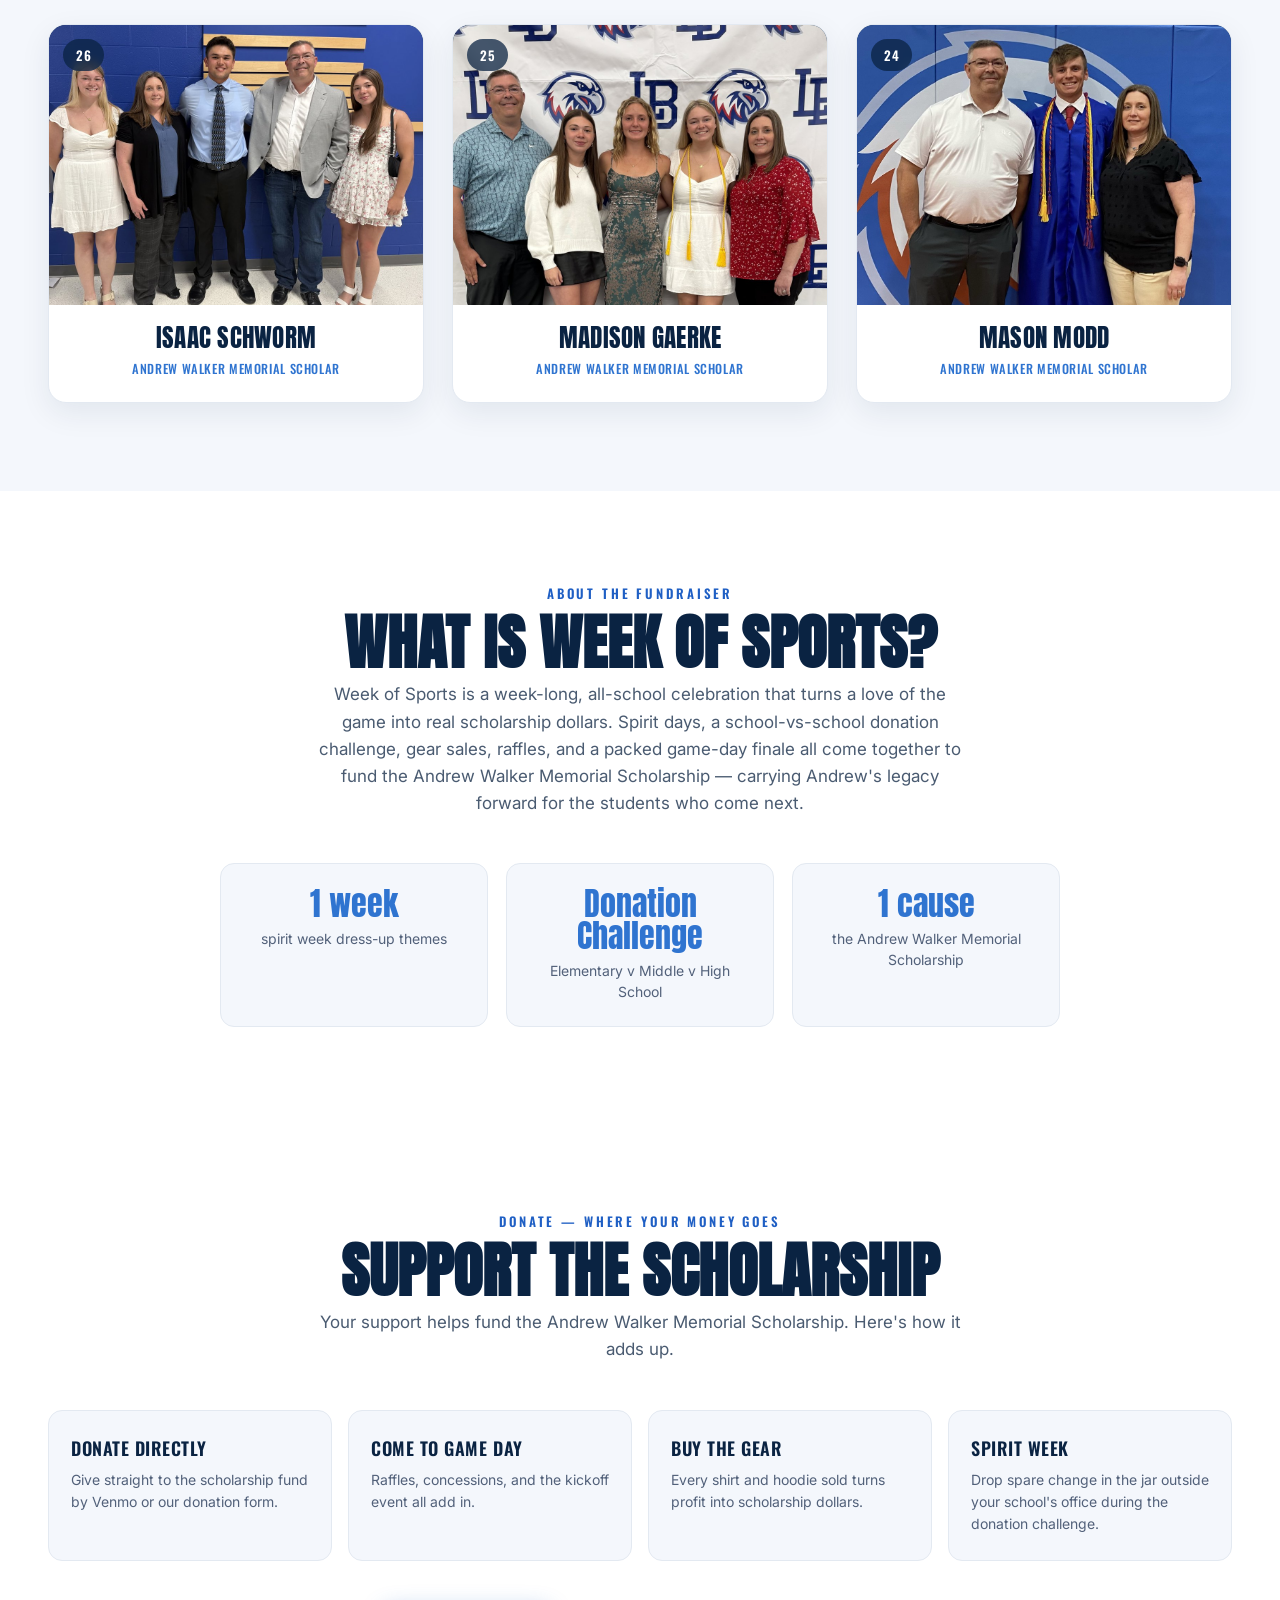
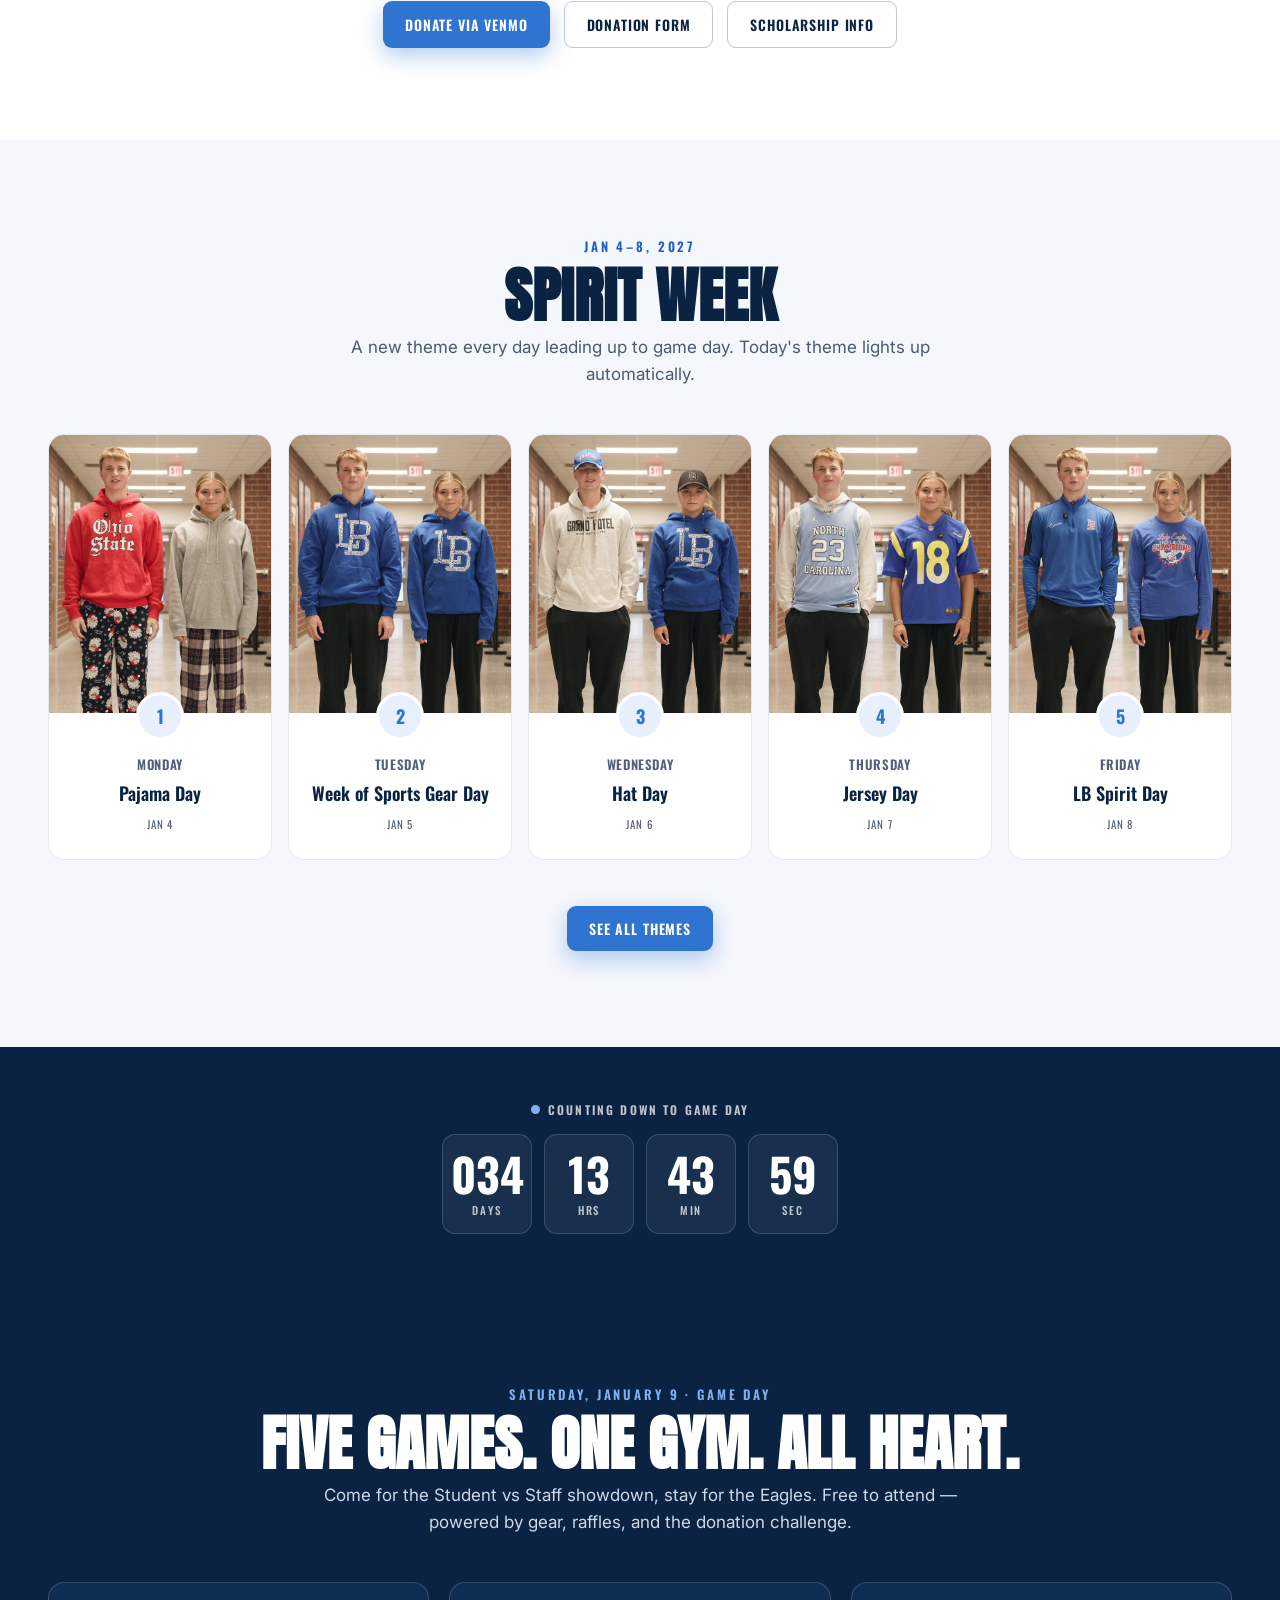
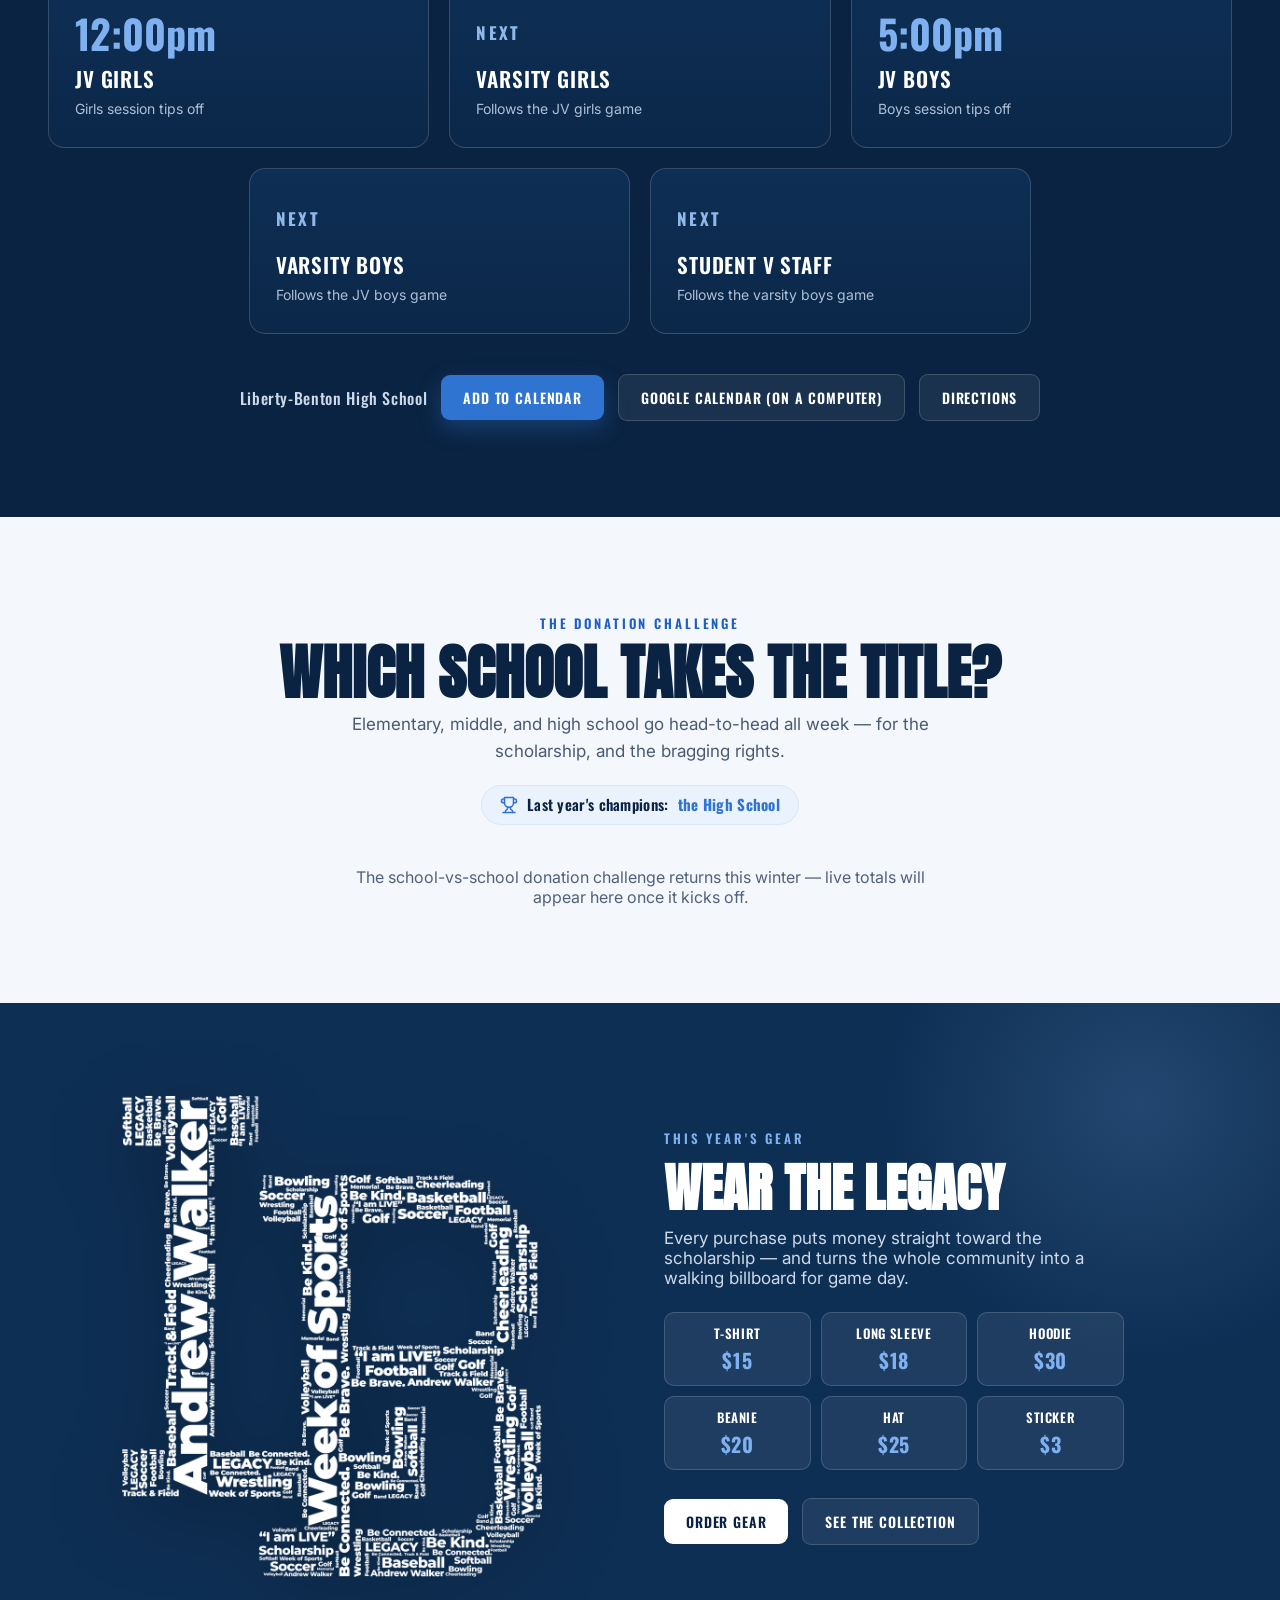
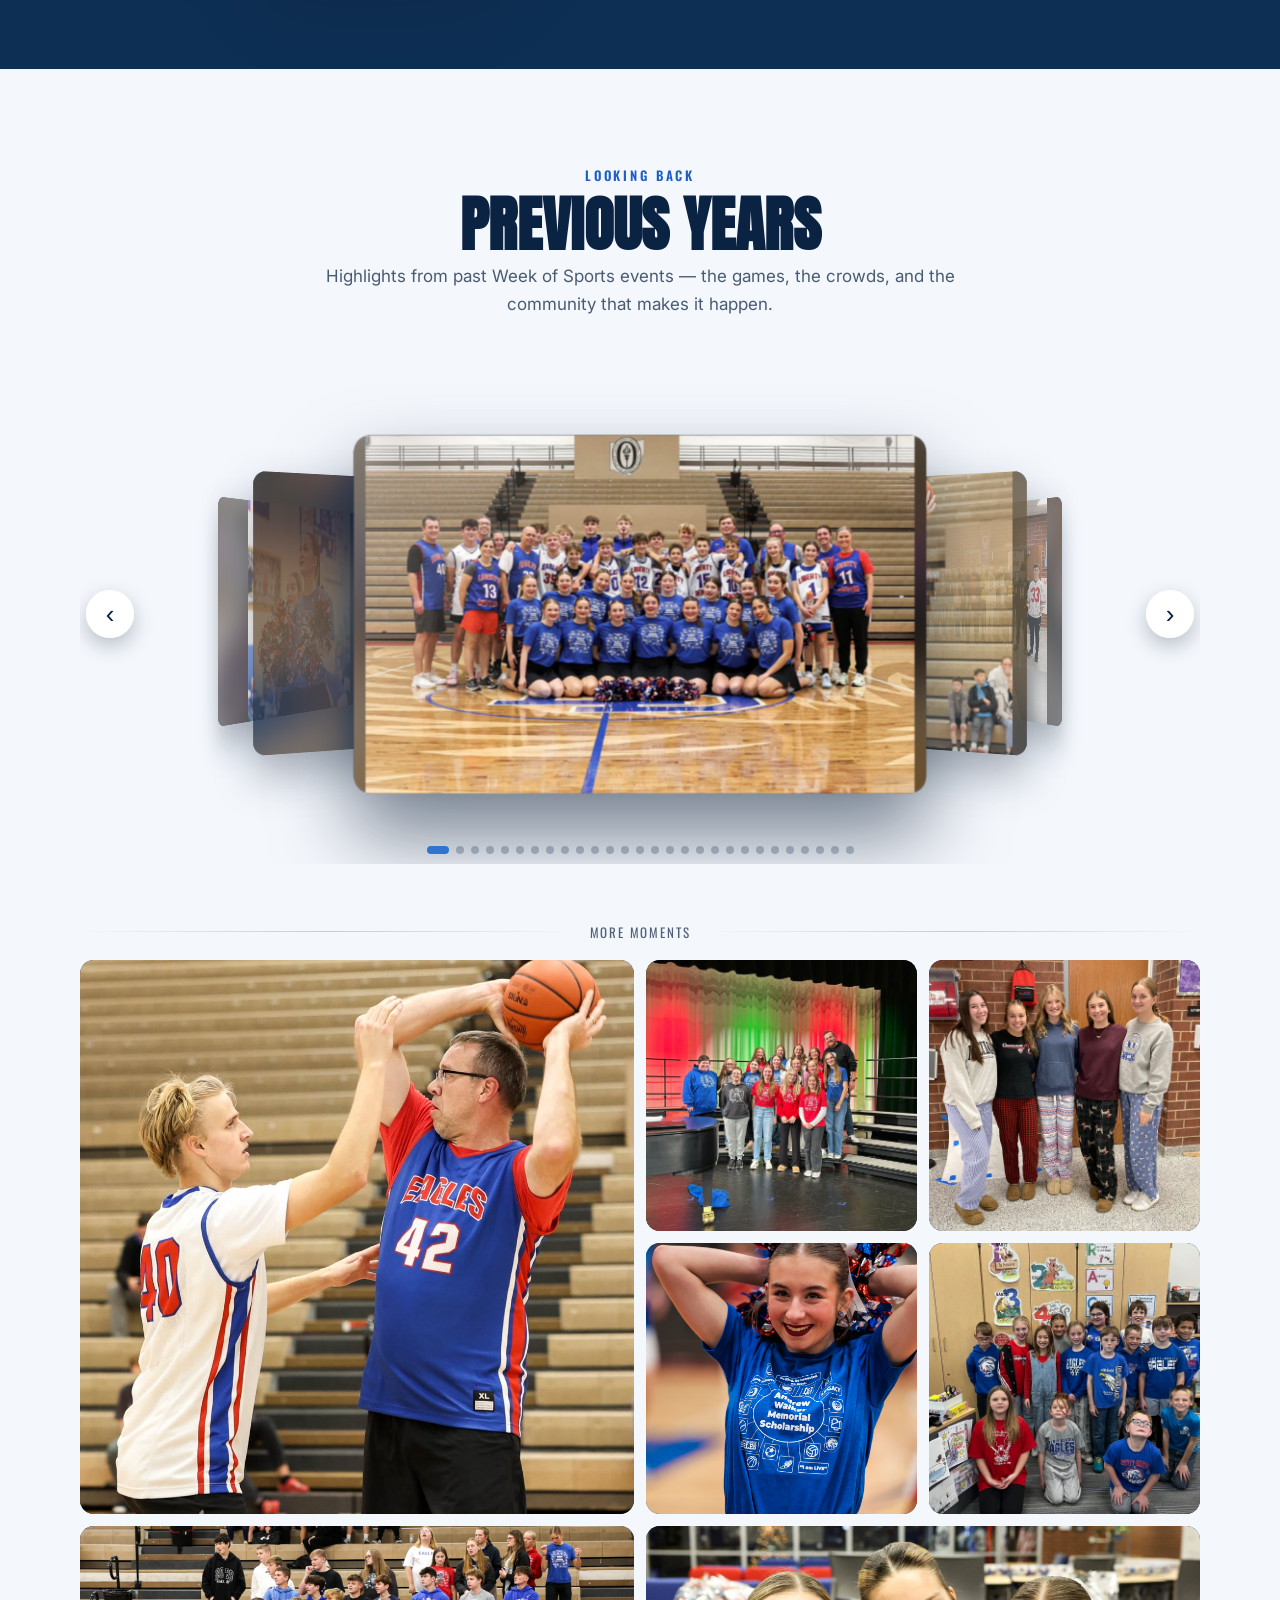
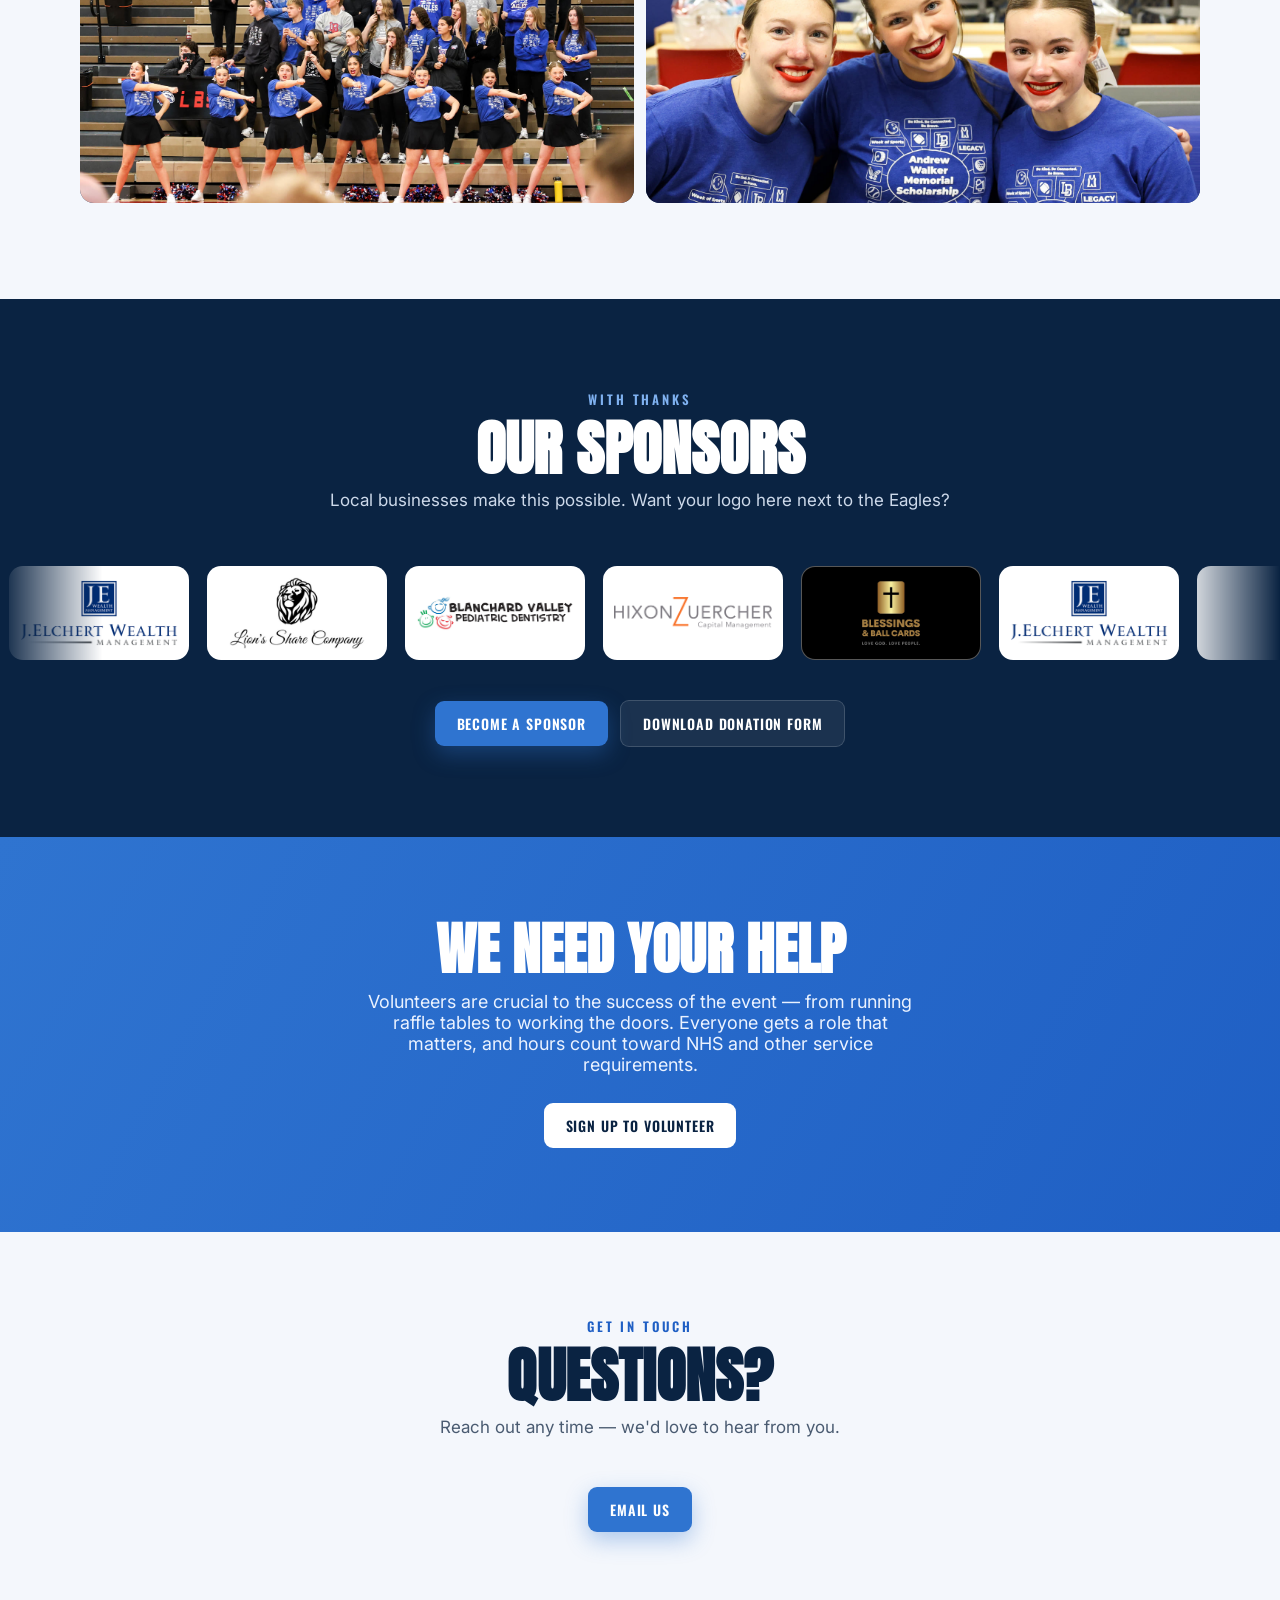
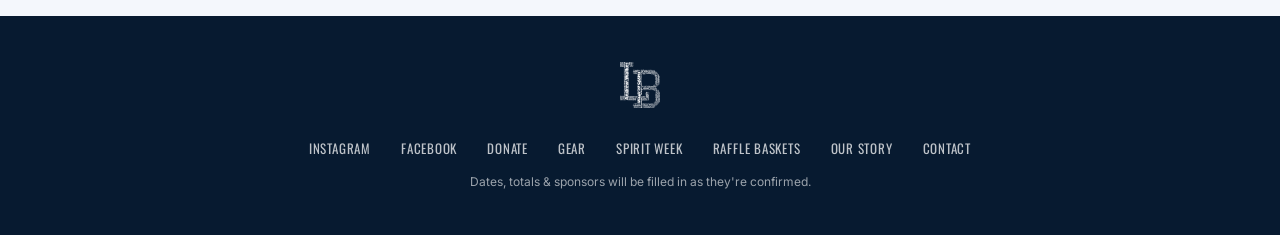
==== commit 1ae2b7be: "Add a Facebook icon to the header and the phone menu The icon sits next to Instagram on every page a" ====
--- a/index.html
+++ b/index.html
@@ -65,7 +65,10 @@
       <a href="#contact">Contact</a>
       <a href="#volunteer">Volunteer</a>
     </nav>
-    <a class="nav-ig" href="https://www.instagram.com/weekofsports" target="_blank" rel="noopener" aria-label="Follow Week of Sports on Instagram"><svg viewBox="0 0 24 24" width="23" height="23" fill="none" stroke="currentColor" stroke-width="2" stroke-linecap="round" stroke-linejoin="round" aria-hidden="true"><rect x="2" y="2" width="20" height="20" rx="5.5"></rect><circle cx="12" cy="12" r="4.2"></circle><circle cx="17.6" cy="6.4" r="1.1" fill="currentColor" stroke="none"></circle></svg></a>
+    <div class="nav-social">
+      <a class="nav-ig" href="https://www.instagram.com/weekofsports" target="_blank" rel="noopener" aria-label="Follow Week of Sports on Instagram"><svg viewBox="0 0 24 24" width="23" height="23" fill="none" stroke="currentColor" stroke-width="2" stroke-linecap="round" stroke-linejoin="round" aria-hidden="true"><rect x="2" y="2" width="20" height="20" rx="5.5"></rect><circle cx="12" cy="12" r="4.2"></circle><circle cx="17.6" cy="6.4" r="1.1" fill="currentColor" stroke="none"></circle></svg></a>
+      <a class="nav-ig" id="nav-fb" href="https://www.facebook.com/profile.php?id=61595107397935" target="_blank" rel="noopener" aria-label="Follow Week of Sports on Facebook"><svg viewBox="0 0 24 24" width="23" height="23" fill="none" stroke="currentColor" stroke-width="2" stroke-linecap="round" stroke-linejoin="round" aria-hidden="true"><path d="M18 2h-3a5 5 0 0 0-5 5v3H7v4h3v8h4v-8h3l1-4h-4V7a1 1 0 0 1 1-1h3z"></path></svg></a>
+    </div>
     <button class="btn btn-primary hdr-cta" onclick="openVenmo()">Donate</button>
     <button class="nav-toggle" id="navToggle" aria-label="Open menu" aria-expanded="false" aria-controls="mnav"><span class="bars"></span></button>
   </div>
@@ -82,7 +85,10 @@
   </nav>
   <div class="mnav-cta">
     <button class="btn btn-primary" id="mnavDonate">Donate via Venmo</button>
-    <a class="mnav-ig" href="https://www.instagram.com/weekofsports" target="_blank" rel="noopener"><svg viewBox="0 0 24 24" width="18" height="18" fill="none" stroke="currentColor" stroke-width="2" stroke-linecap="round" stroke-linejoin="round" aria-hidden="true"><rect x="2" y="2" width="20" height="20" rx="5.5"></rect><circle cx="12" cy="12" r="4.2"></circle><circle cx="17.6" cy="6.4" r="1.1" fill="currentColor" stroke="none"></circle></svg> Follow along</a>
+    <div class="mnav-social">
+      <a class="mnav-ig" href="https://www.instagram.com/weekofsports" target="_blank" rel="noopener"><svg viewBox="0 0 24 24" width="18" height="18" fill="none" stroke="currentColor" stroke-width="2" stroke-linecap="round" stroke-linejoin="round" aria-hidden="true"><rect x="2" y="2" width="20" height="20" rx="5.5"></rect><circle cx="12" cy="12" r="4.2"></circle><circle cx="17.6" cy="6.4" r="1.1" fill="currentColor" stroke="none"></circle></svg> Instagram</a>
+      <a class="mnav-ig" id="mnav-fb" href="https://www.facebook.com/profile.php?id=61595107397935" target="_blank" rel="noopener"><svg viewBox="0 0 24 24" width="18" height="18" fill="none" stroke="currentColor" stroke-width="2" stroke-linecap="round" stroke-linejoin="round" aria-hidden="true"><path d="M18 2h-3a5 5 0 0 0-5 5v3H7v4h3v8h4v-8h3l1-4h-4V7a1 1 0 0 1 1-1h3z"></path></svg> Facebook</a>
+    </div>
   </div>
 </div>
 <div class="ticker"><div class="ticker-track" id="ticker"></div></div>
@@ -346,7 +352,7 @@
 
   /* ---- assets & text ---- */
   S('nav-logo').src = C.logo; S('foot-logo').src = C.logo;
-  if(C.facebookUrl) S('foot-fb').href = C.facebookUrl;
+  if(C.facebookUrl){ S('foot-fb').href = C.facebookUrl; S('nav-fb').href = C.facebookUrl; S('mnav-fb').href = C.facebookUrl; }
   S('hero-year').textContent = C.year;
   S('cause-title').textContent = C.cause.title;
   S('cause-body').textContent = C.cause.body;
--- a/assets/site.css
+++ b/assets/site.css
@@ -42,6 +42,7 @@
 .nav-links a{color:var(--muted);transition:color .2s}.nav-links a:hover{color:#fff}
 .nav-ig{display:inline-flex;align-items:center;justify-content:center;color:var(--muted);transition:color .2s,transform .15s}
 .nav-ig:hover{color:#fff;transform:translateY(-1px)}
+.nav-social{display:flex;align-items:center;gap:16px}
 .ticker{position:fixed;top:74px;left:0;right:0;z-index:55;background:var(--royal);color:#fff;overflow:hidden;white-space:nowrap;transition:top .3s}
 header.scrolled + .ticker{top:54px}
 .ticker-track{display:inline-flex;font-family:'Oswald',system-ui,sans-serif;font-weight:600;letter-spacing:.08em;text-transform:uppercase;font-size:13px;padding:7px 0;animation:scroll 34s linear infinite}
@@ -78,10 +79,11 @@
 .mnav-cta .btn{width:100%;justify-content:center;font-size:16px;padding:16px}
 .mnav-ig{display:inline-flex;align-items:center;gap:9px;color:var(--muted);font-family:'Oswald',system-ui,sans-serif;font-weight:500;letter-spacing:.06em;text-transform:uppercase;font-size:13px;transition:color .2s}
 .mnav-ig:hover{color:#fff}
+.mnav-social{display:flex;flex-wrap:wrap;justify-content:center;gap:10px 28px}
 @media(min-width:761px){.mnav{display:none}}
 @media(max-width:760px){
   .nav-toggle{display:inline-flex}
-  .nav .nav-ig,.nav .hdr-cta{display:none}
+  .nav .nav-social,.nav .hdr-cta{display:none}
 }
 @media(prefers-reduced-motion:reduce){
   .mnav{transition:opacity .2s ease,visibility 0s linear .2s;transform:none}
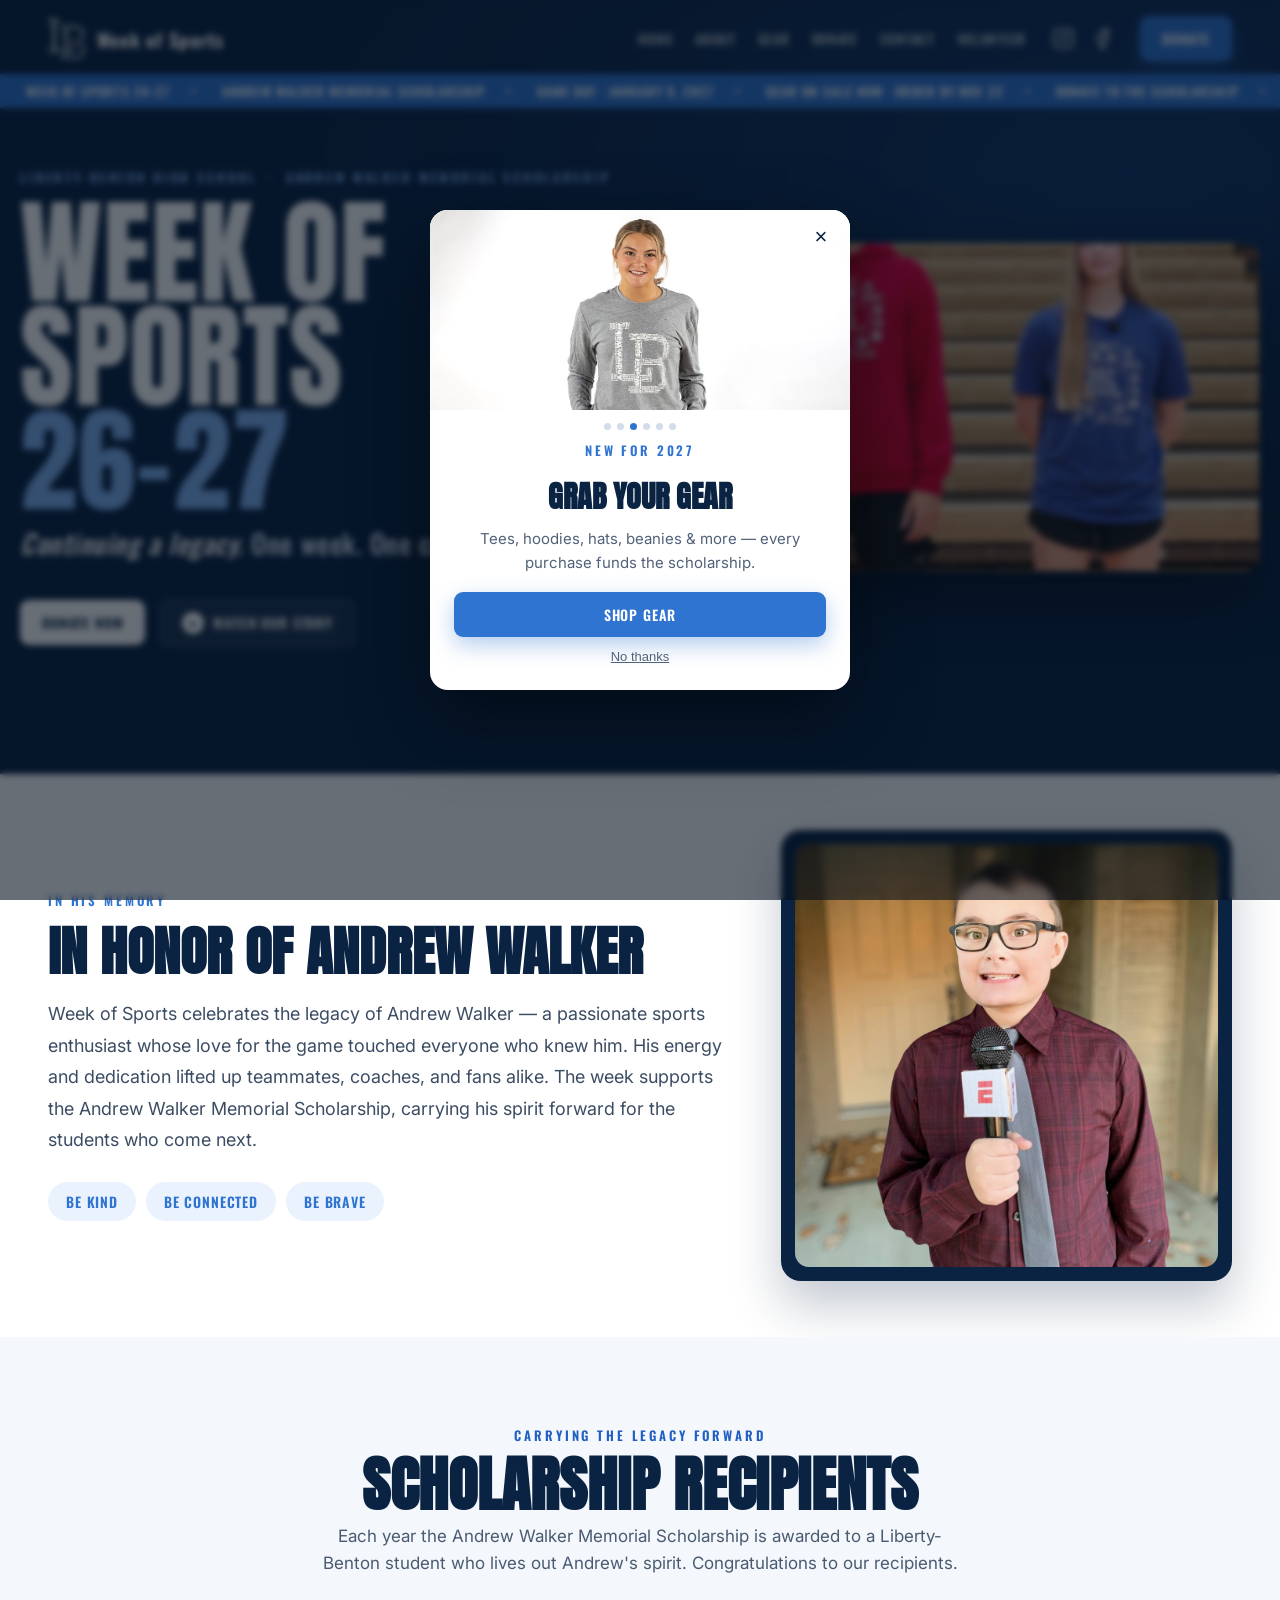
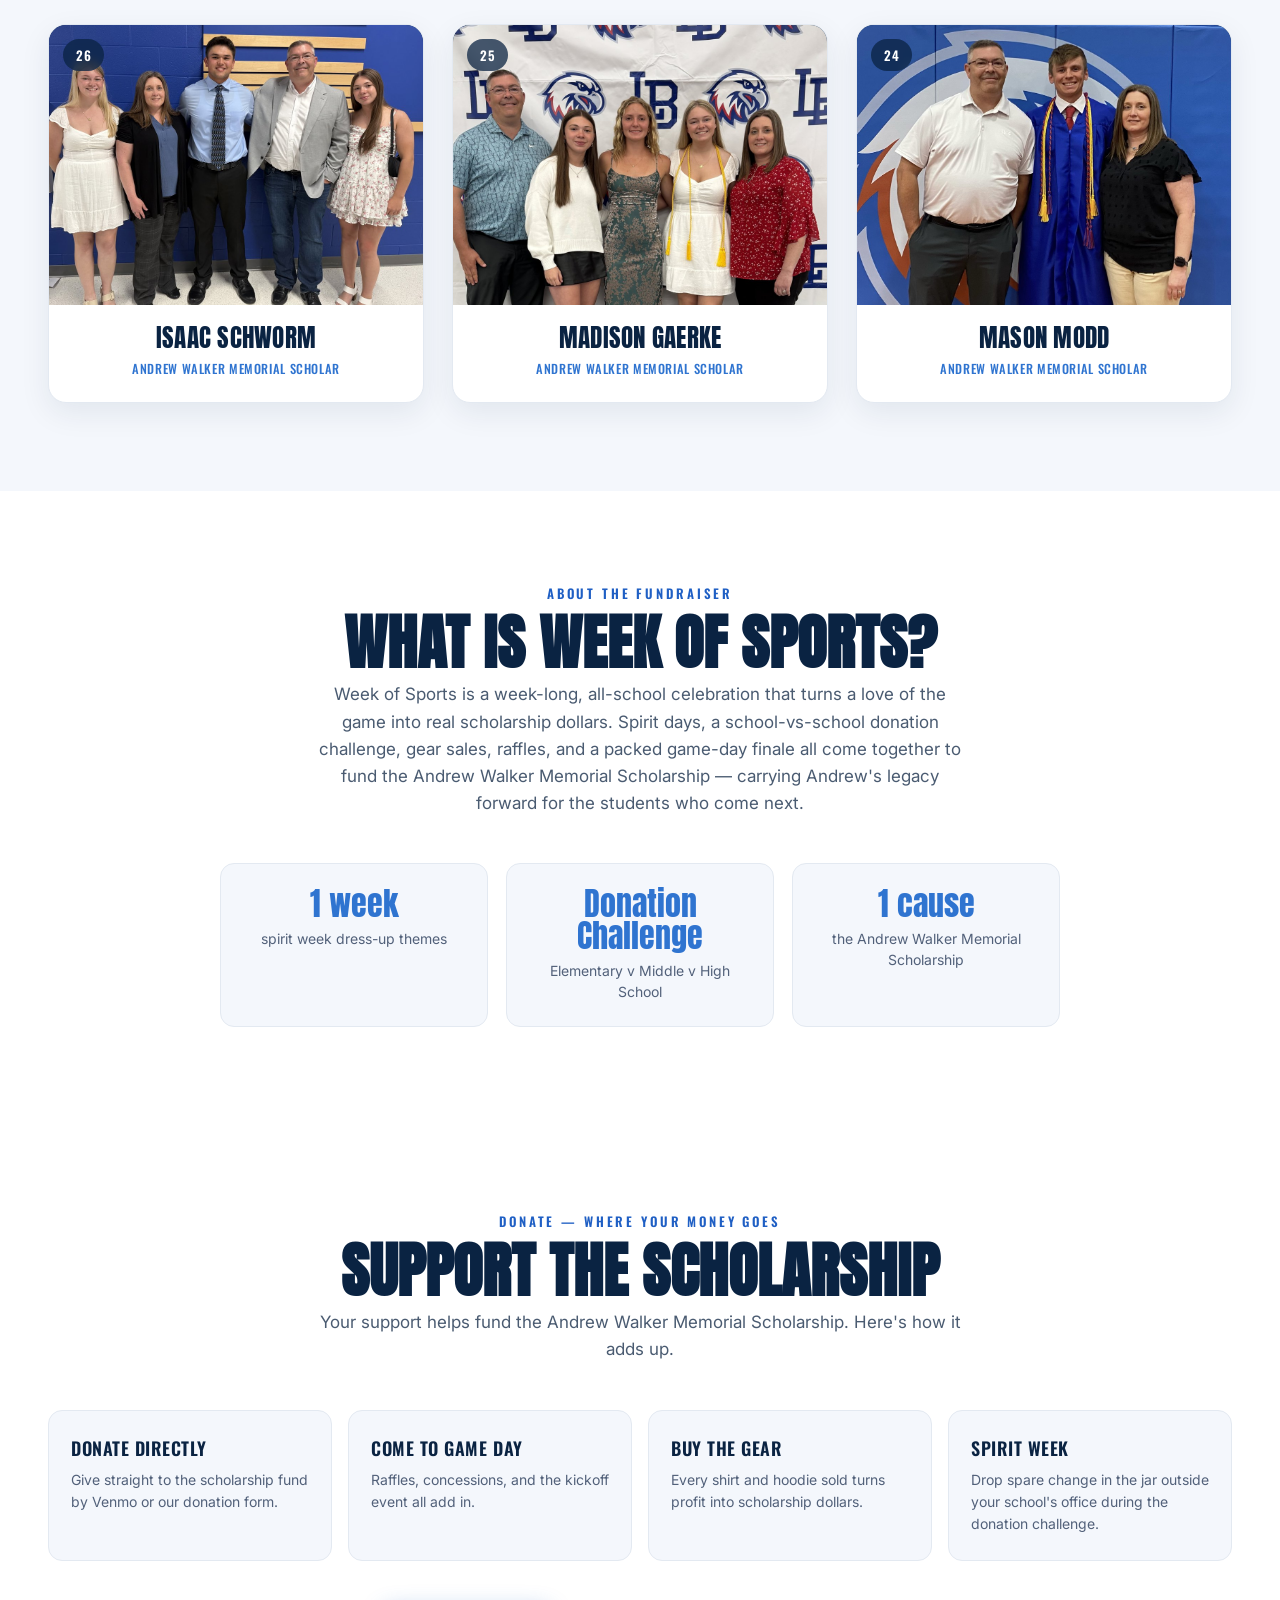
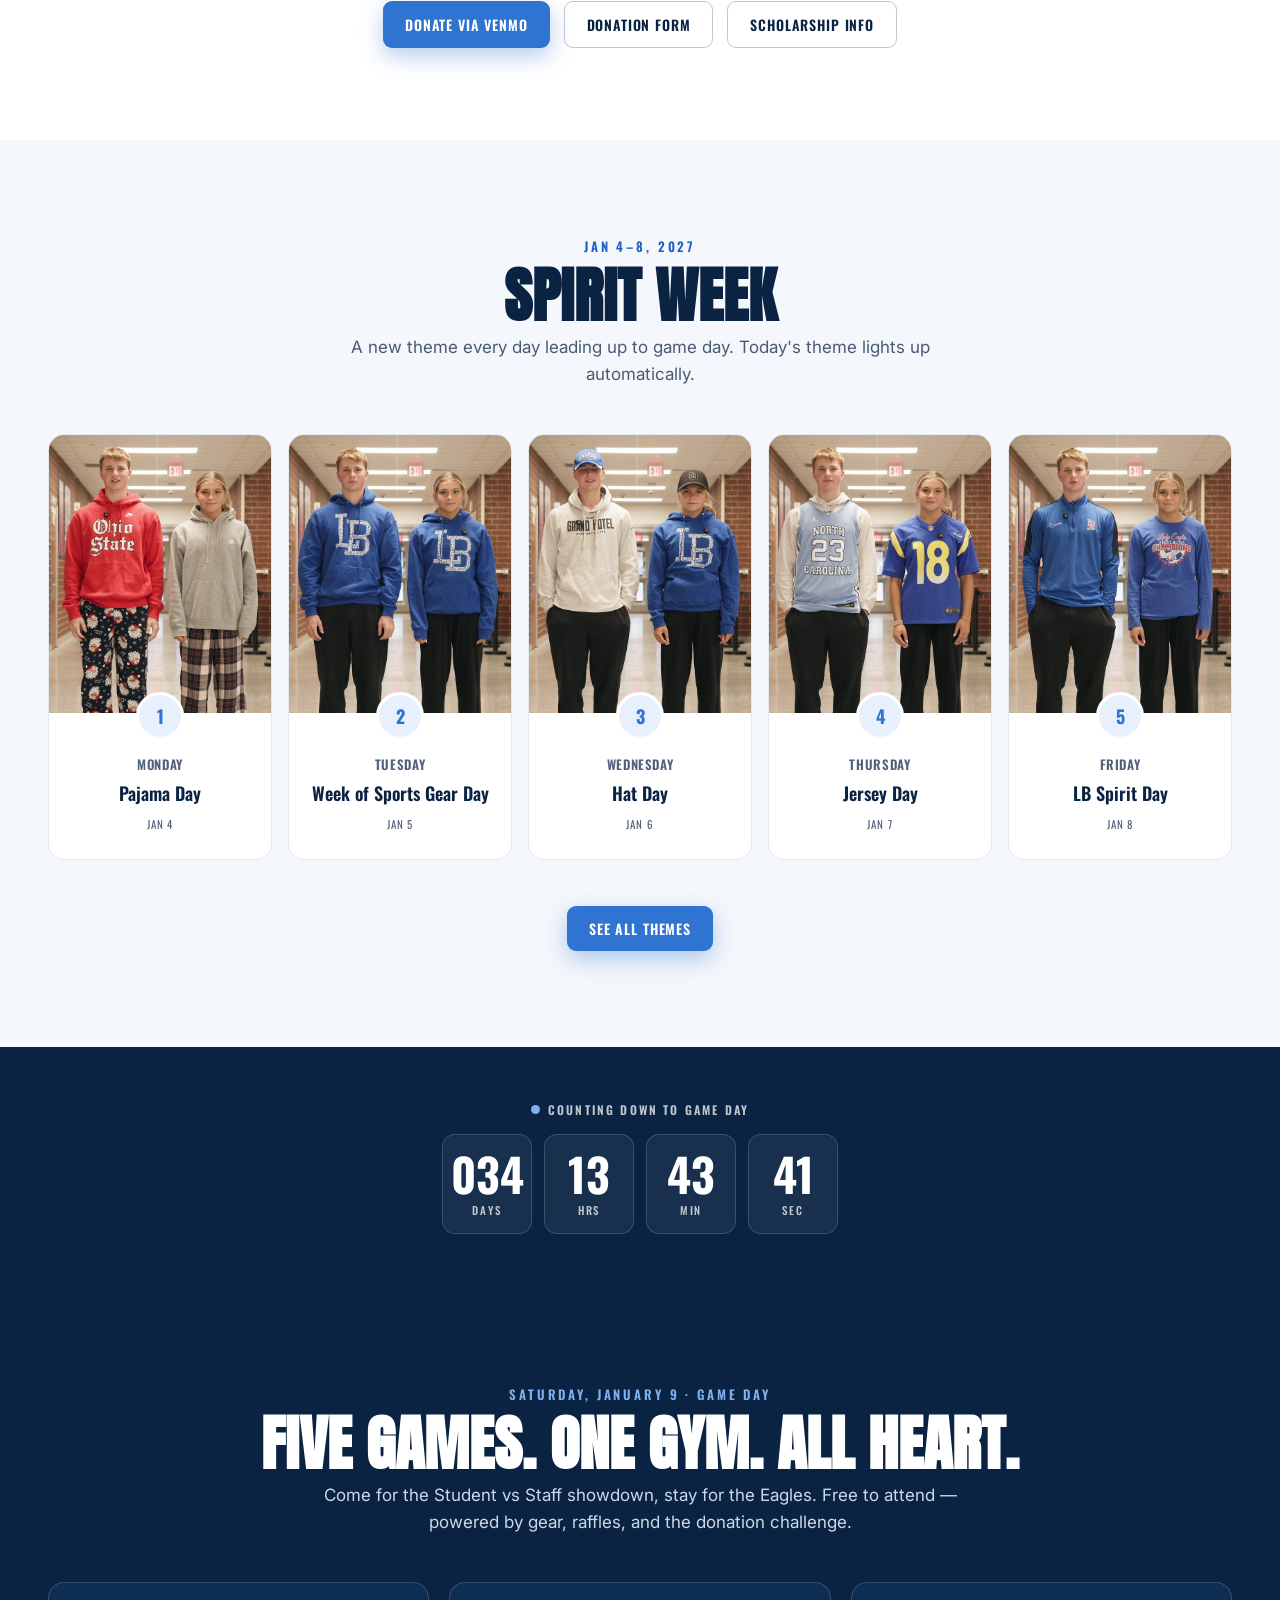
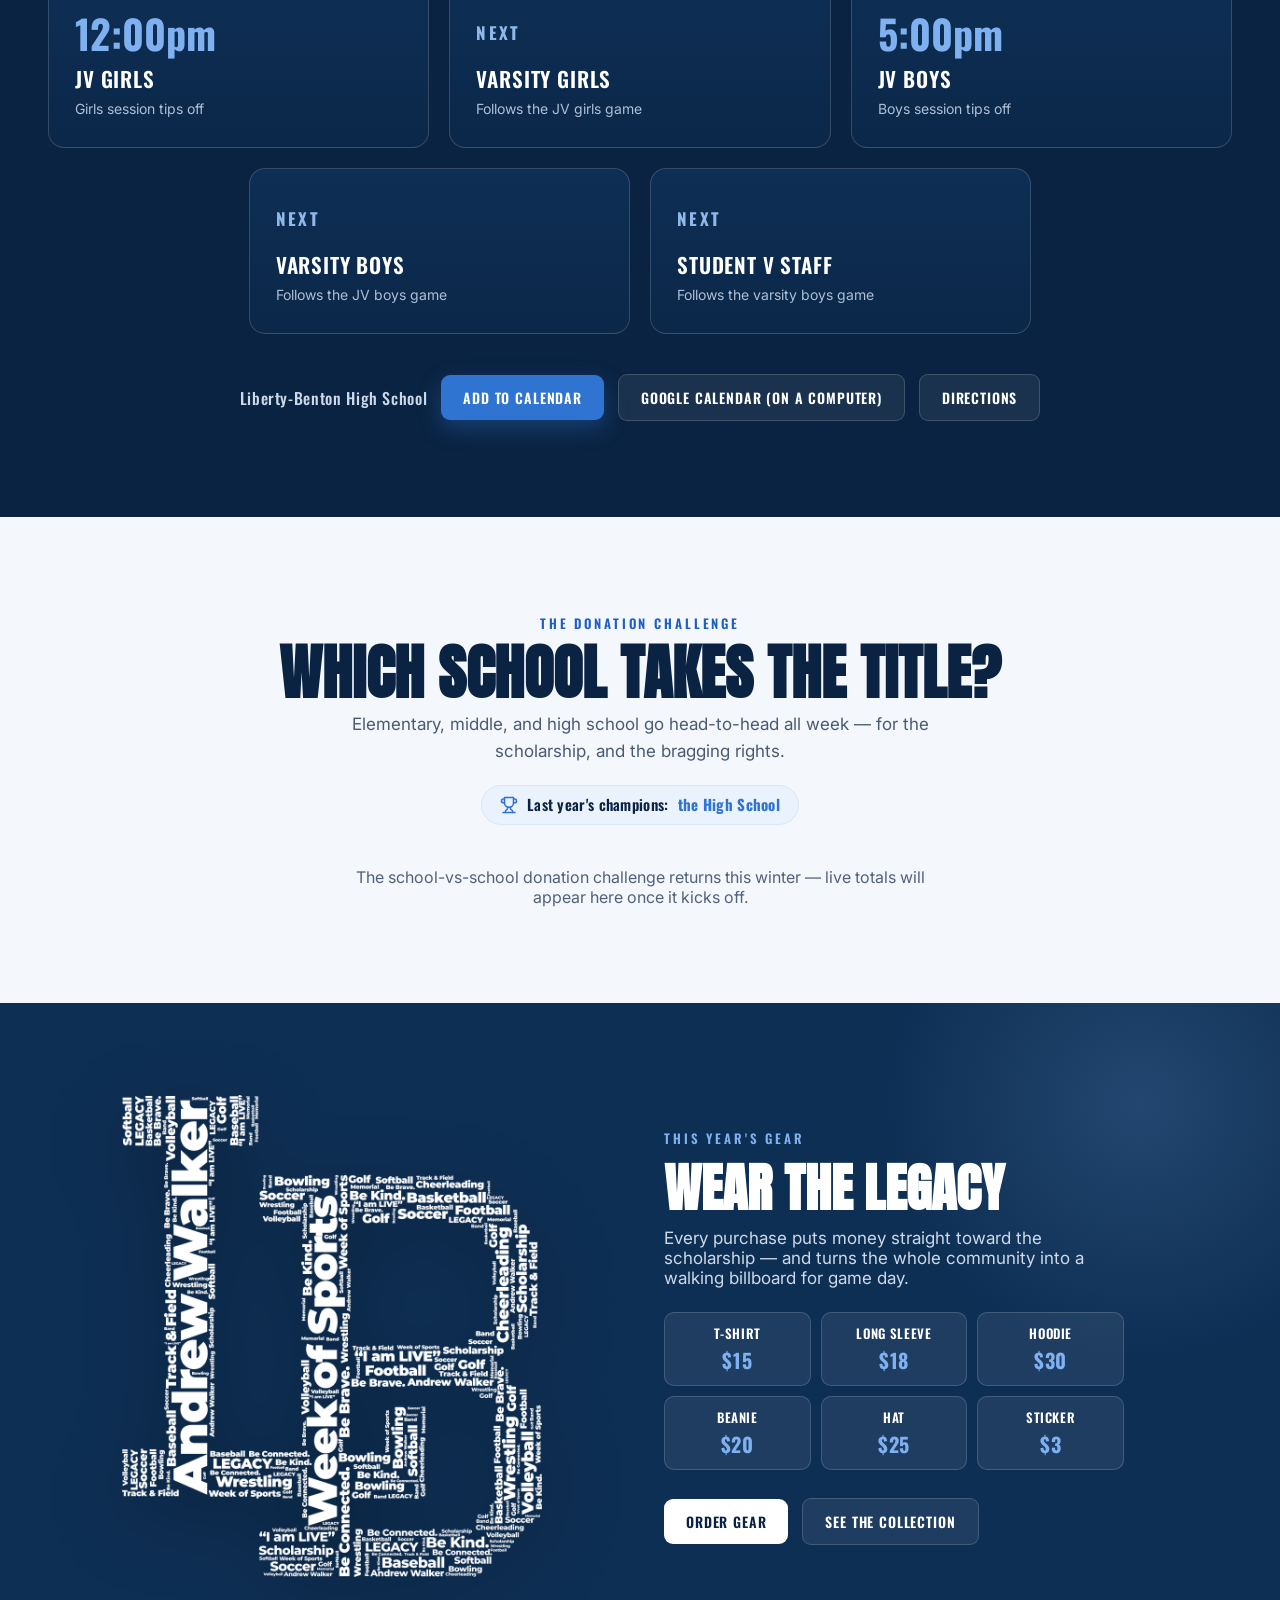
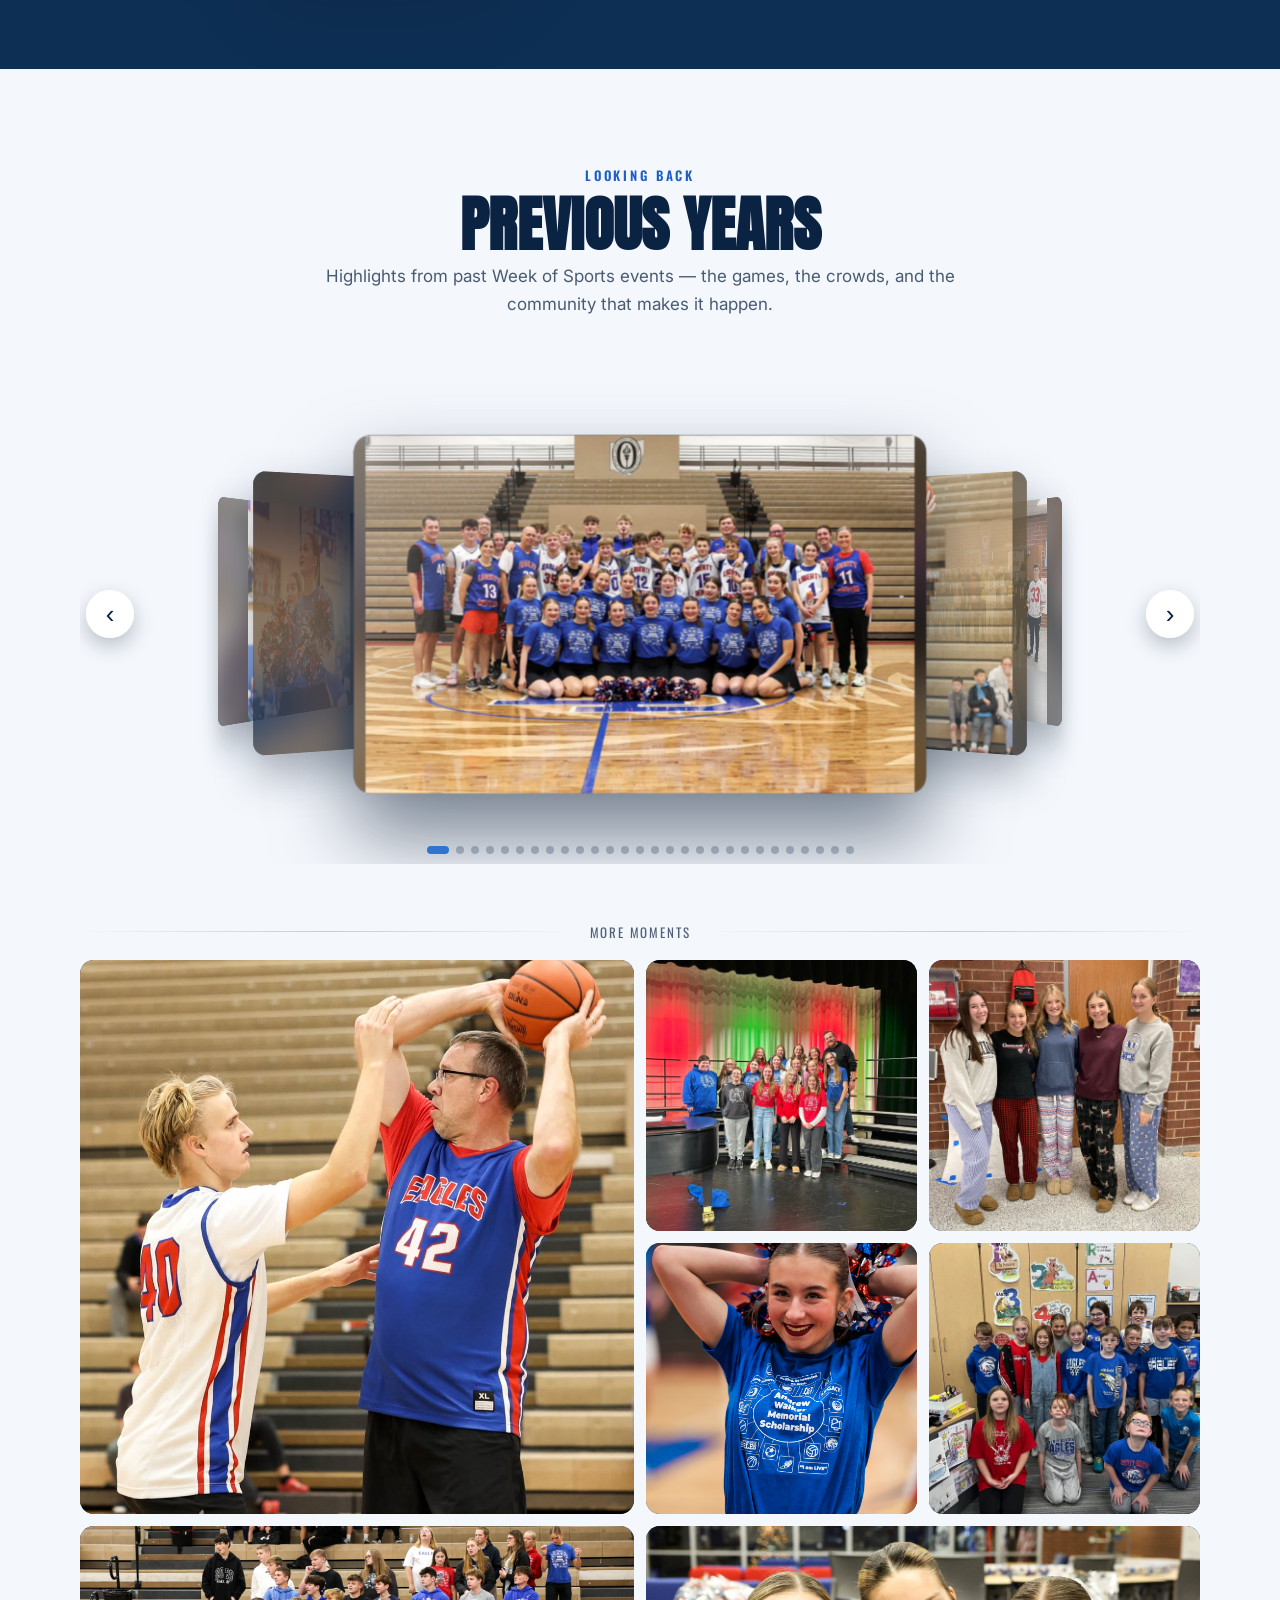
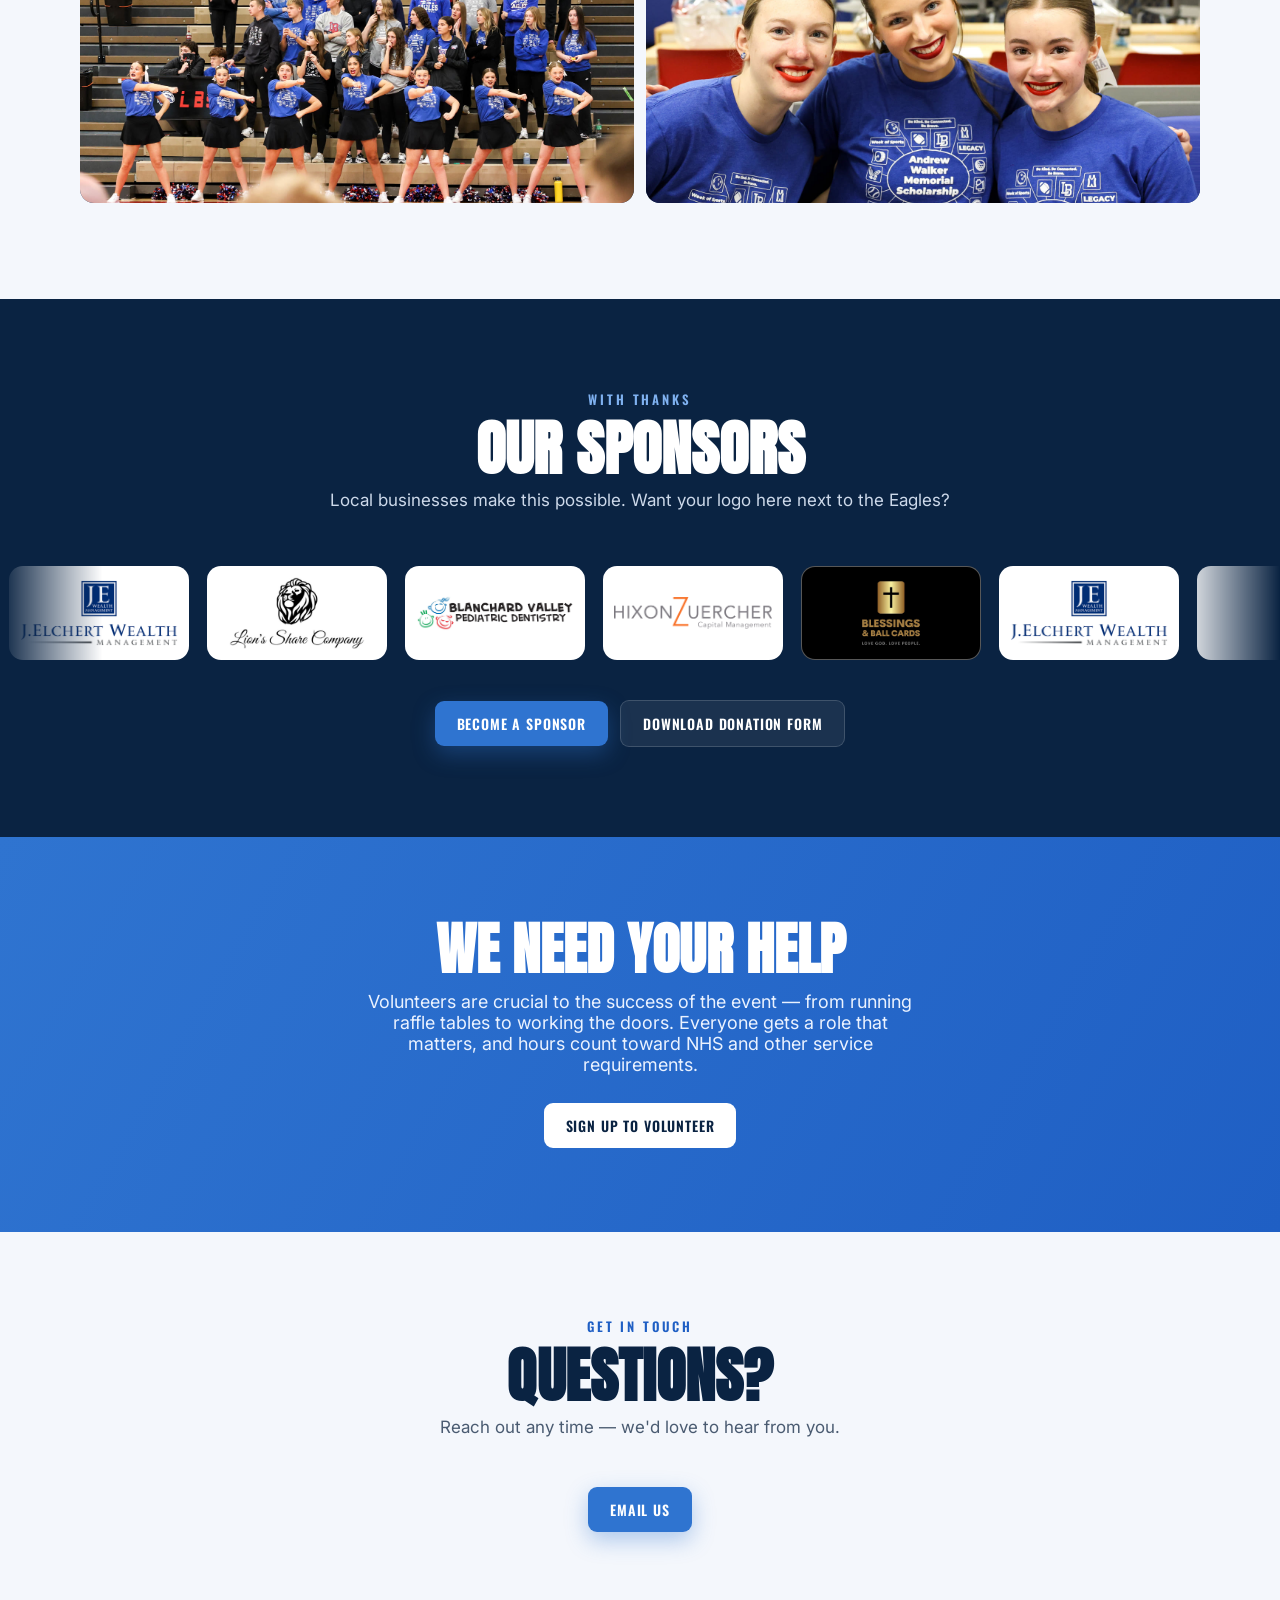
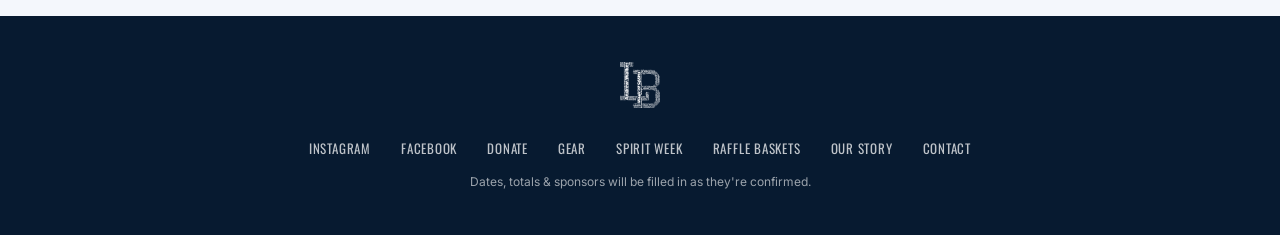
==== commit c2c6388e: "Gear ordering opens by itself at 9 AM Sunday, Oct 25 - config.js gearOrder.opensAt: ordering turns o" ====
--- a/index.html
+++ b/index.html
@@ -441,7 +441,13 @@
   var fm = S('foot-mail'); if(fm){ fm.href = gmailCompose(C.contactEmail); fm.target = '_blank'; fm.rel = 'noopener'; }
 
   /* ---- ticker ---- */
-  var tk = (C.ticker||[]).map(function(s){return '<span>'+s+'</span>';}).join('');
+  /* a { beforeGearOpens, afterGearOpens } line shows whichever fits right now */
+  var GO = C.gearOrder || {}, opensAt = GO.opensAt ? Date.parse(GO.opensAt) : NaN;
+  var gearOpen = GO.orderingOpen !== false || opensAt <= Date.now();
+  var tk = (C.ticker||[]).map(function(s){
+    if(s && typeof s === 'object') s = gearOpen ? s.afterGearOpens : s.beforeGearOpens;
+    return s ? '<span>'+s+'</span>' : '';
+  }).join('');
   S('ticker').innerHTML = tk + tk;
 
   /* ---- game-day cards (or coming soon) ---- */
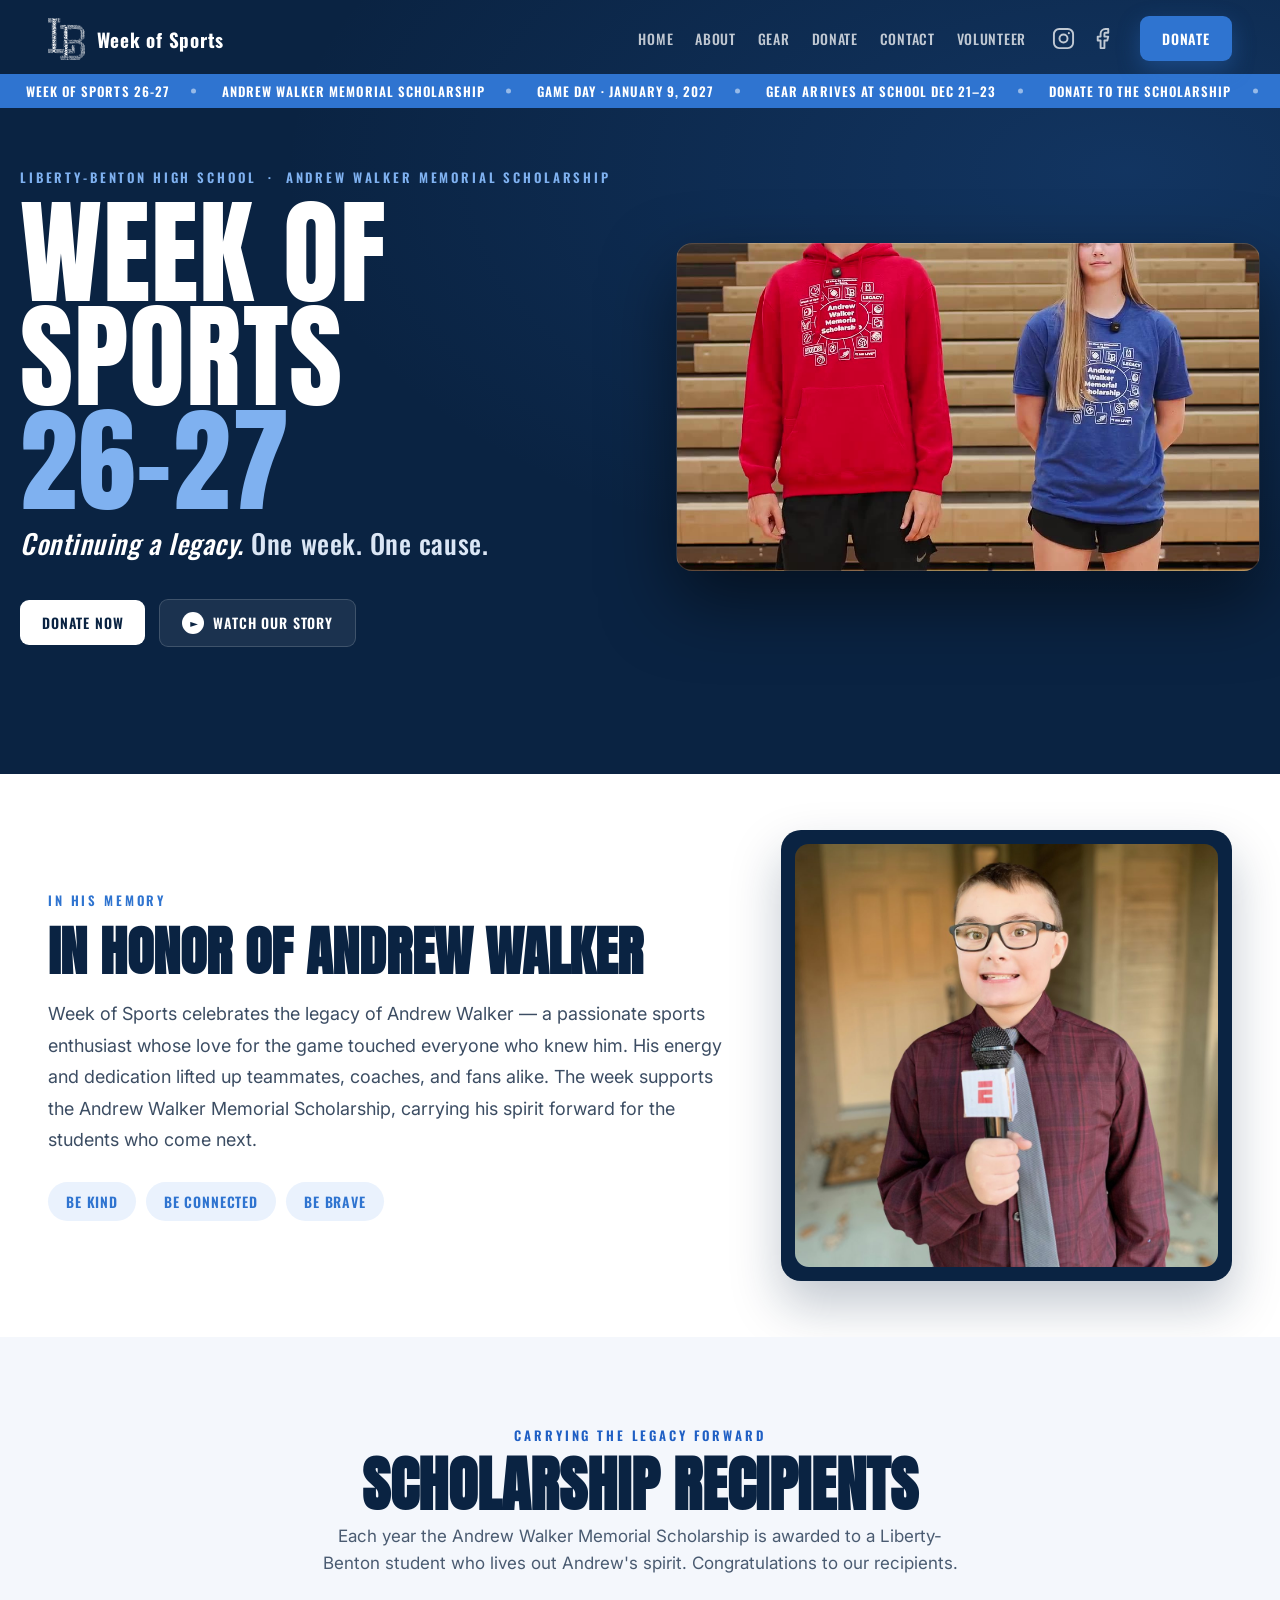
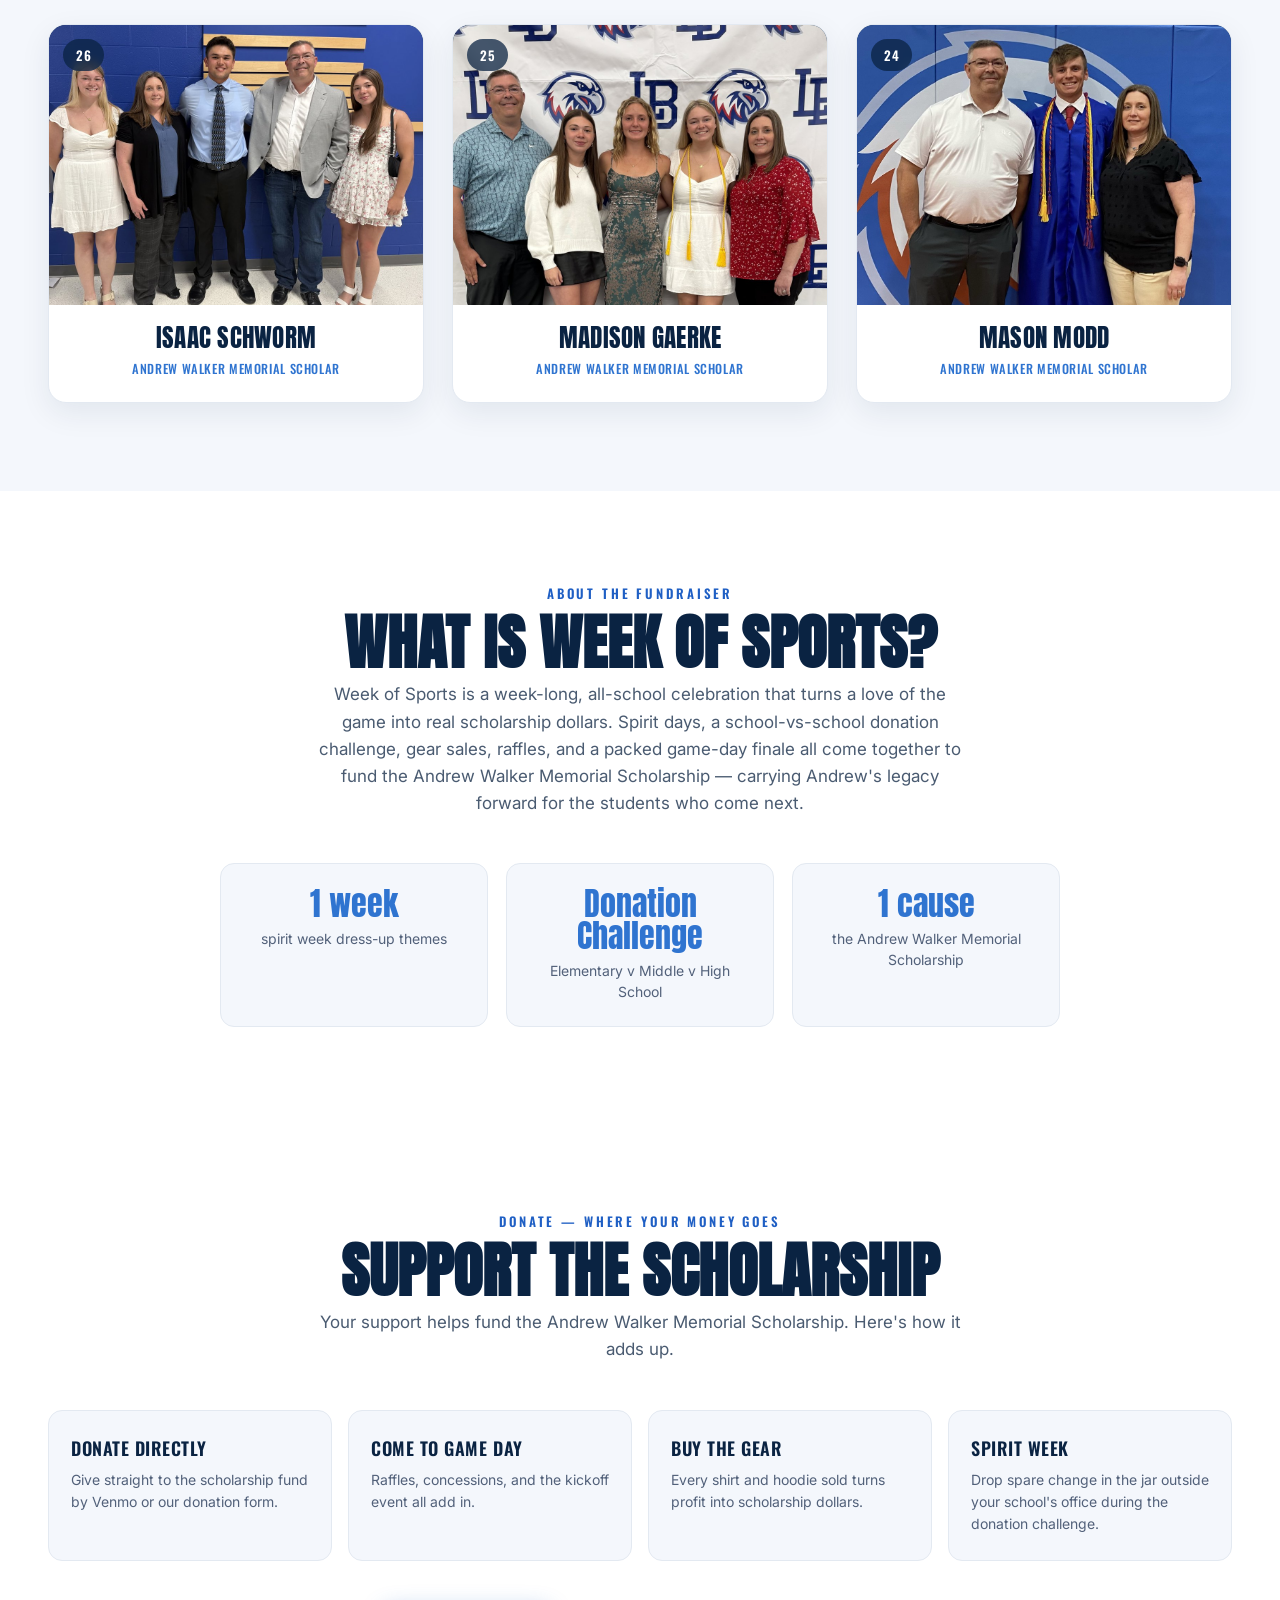
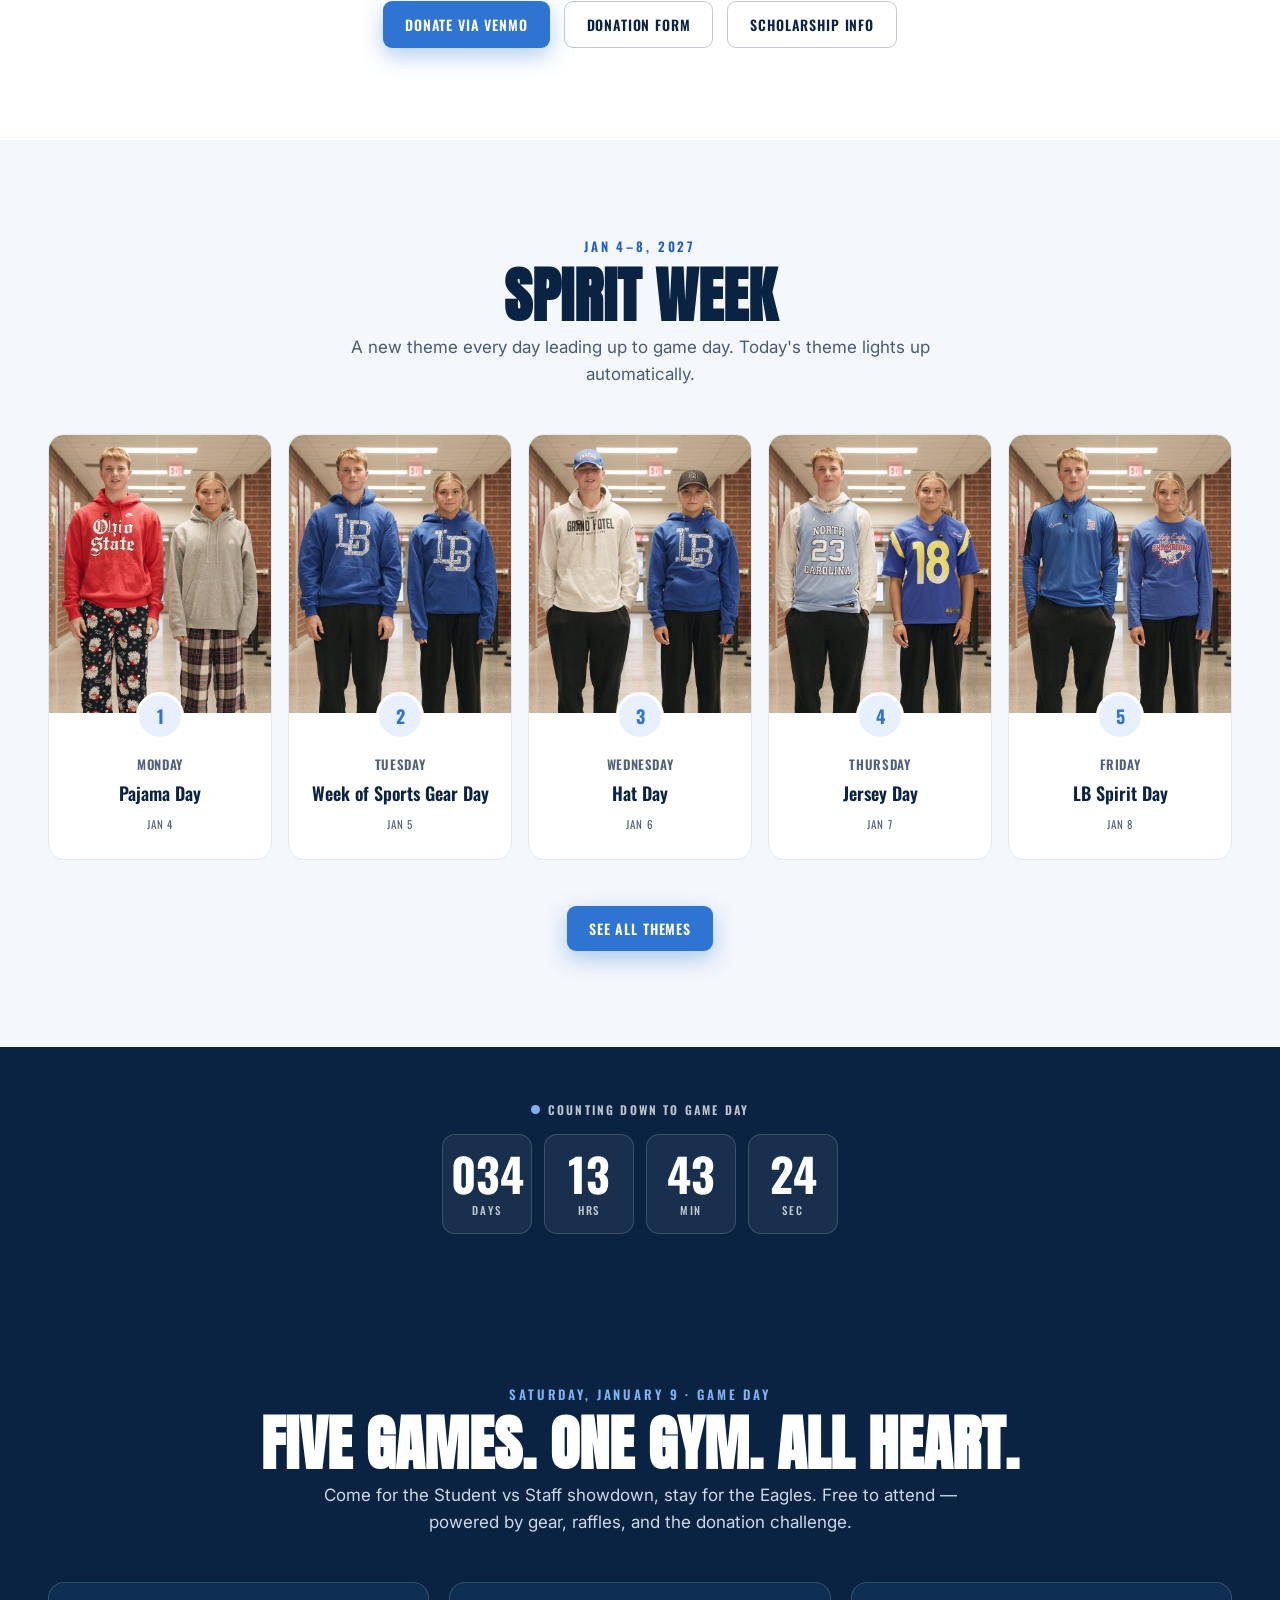
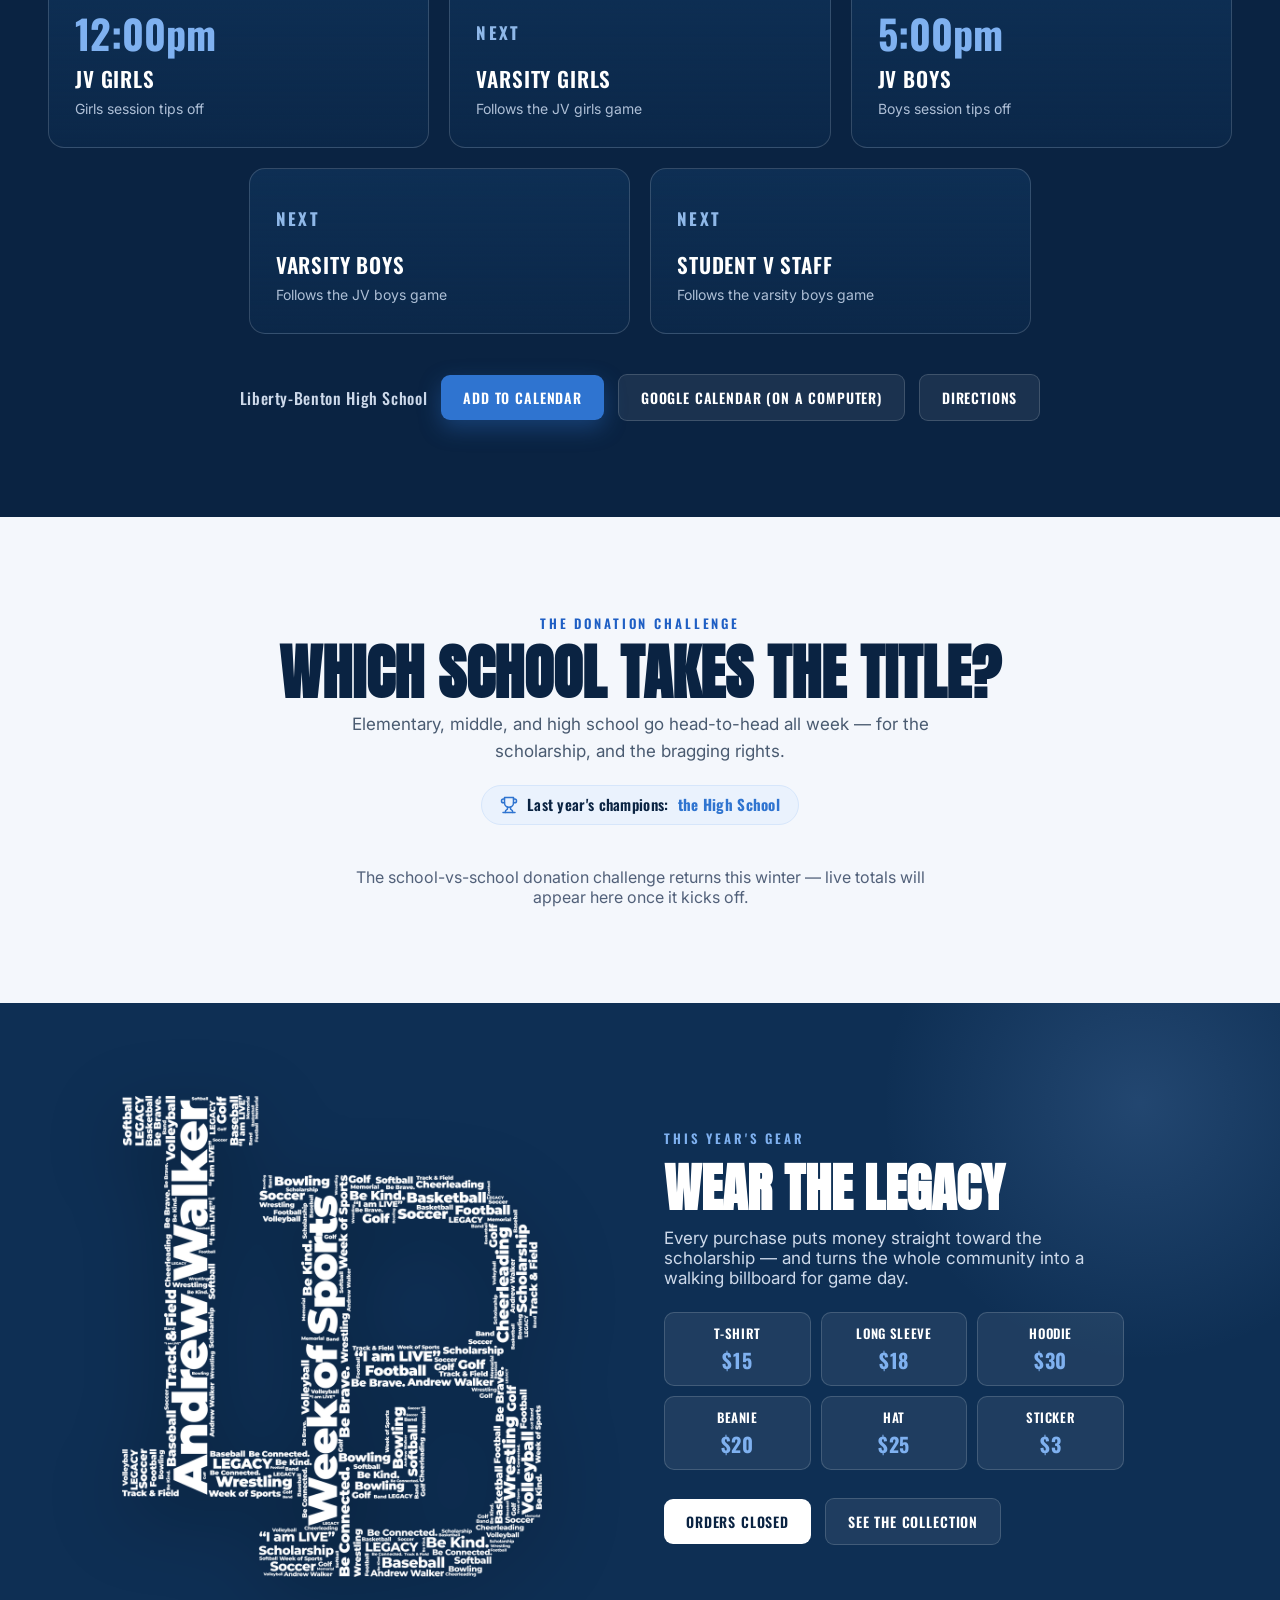
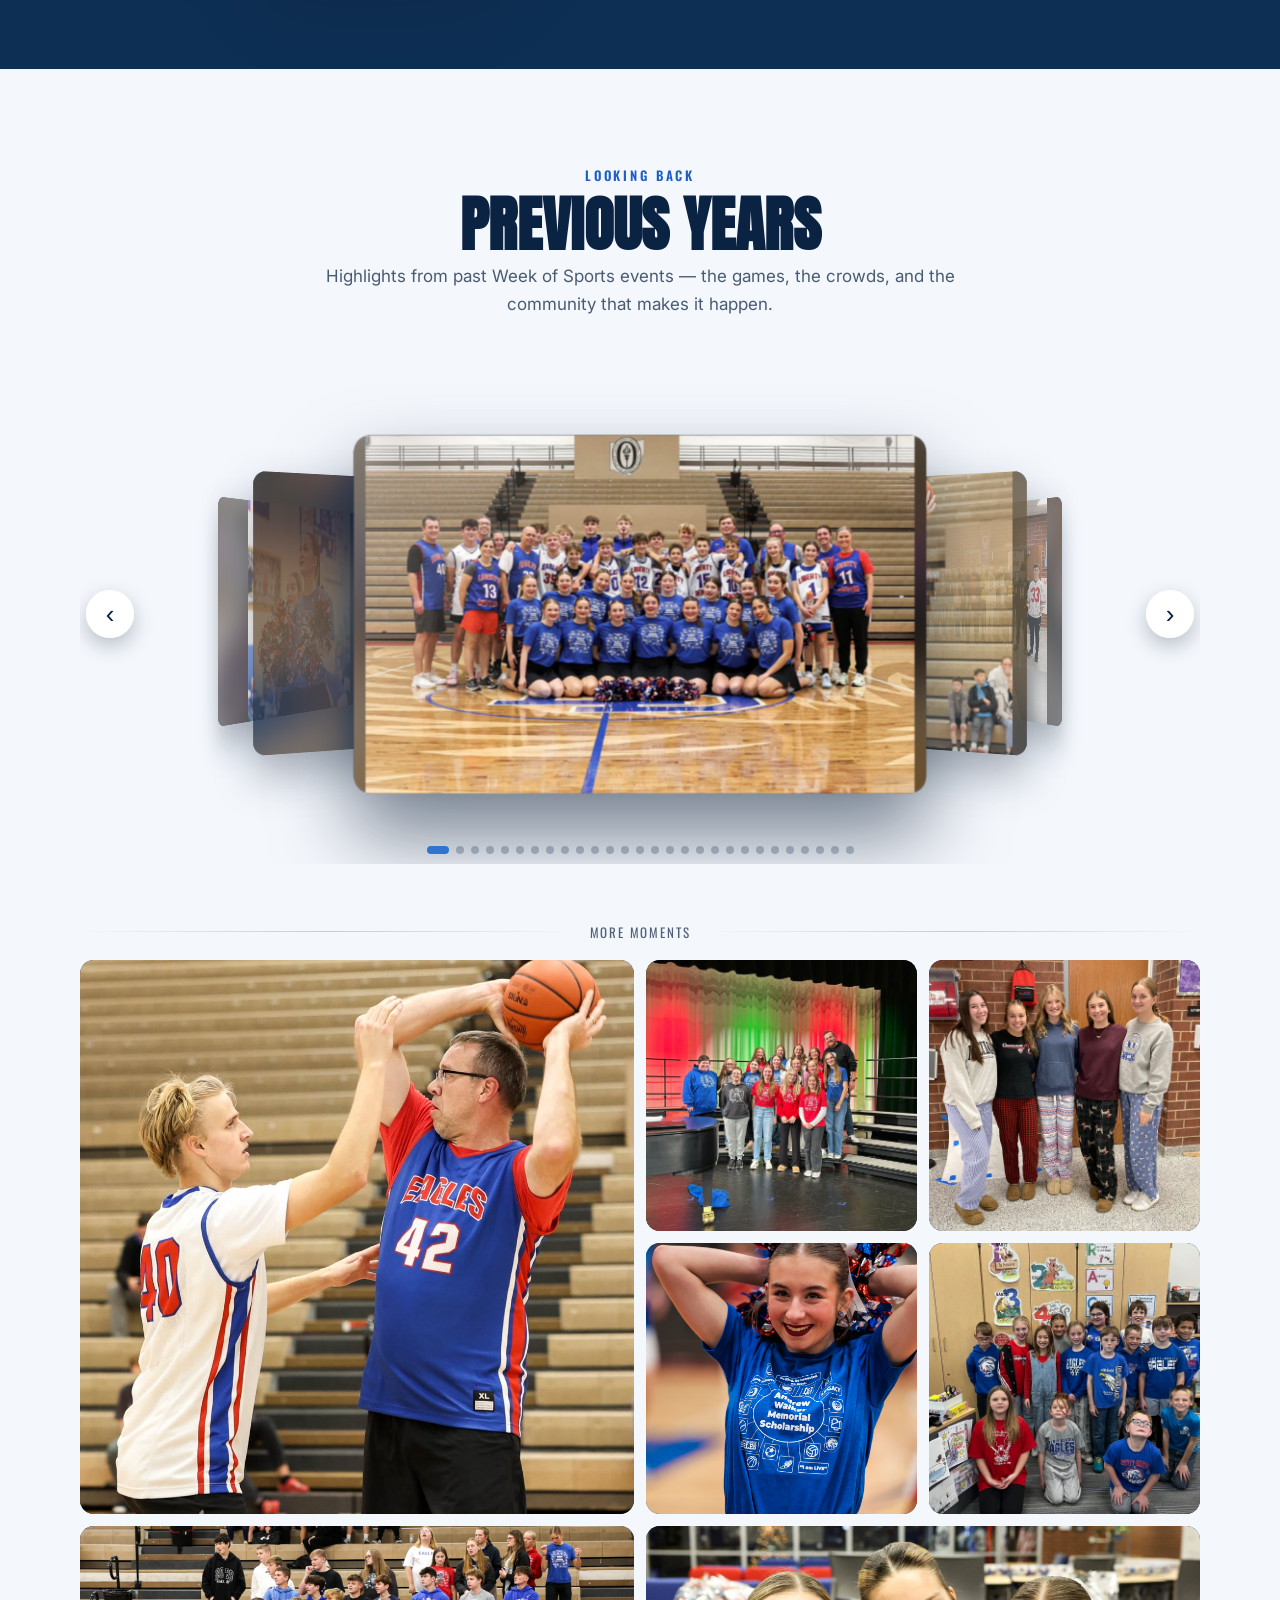
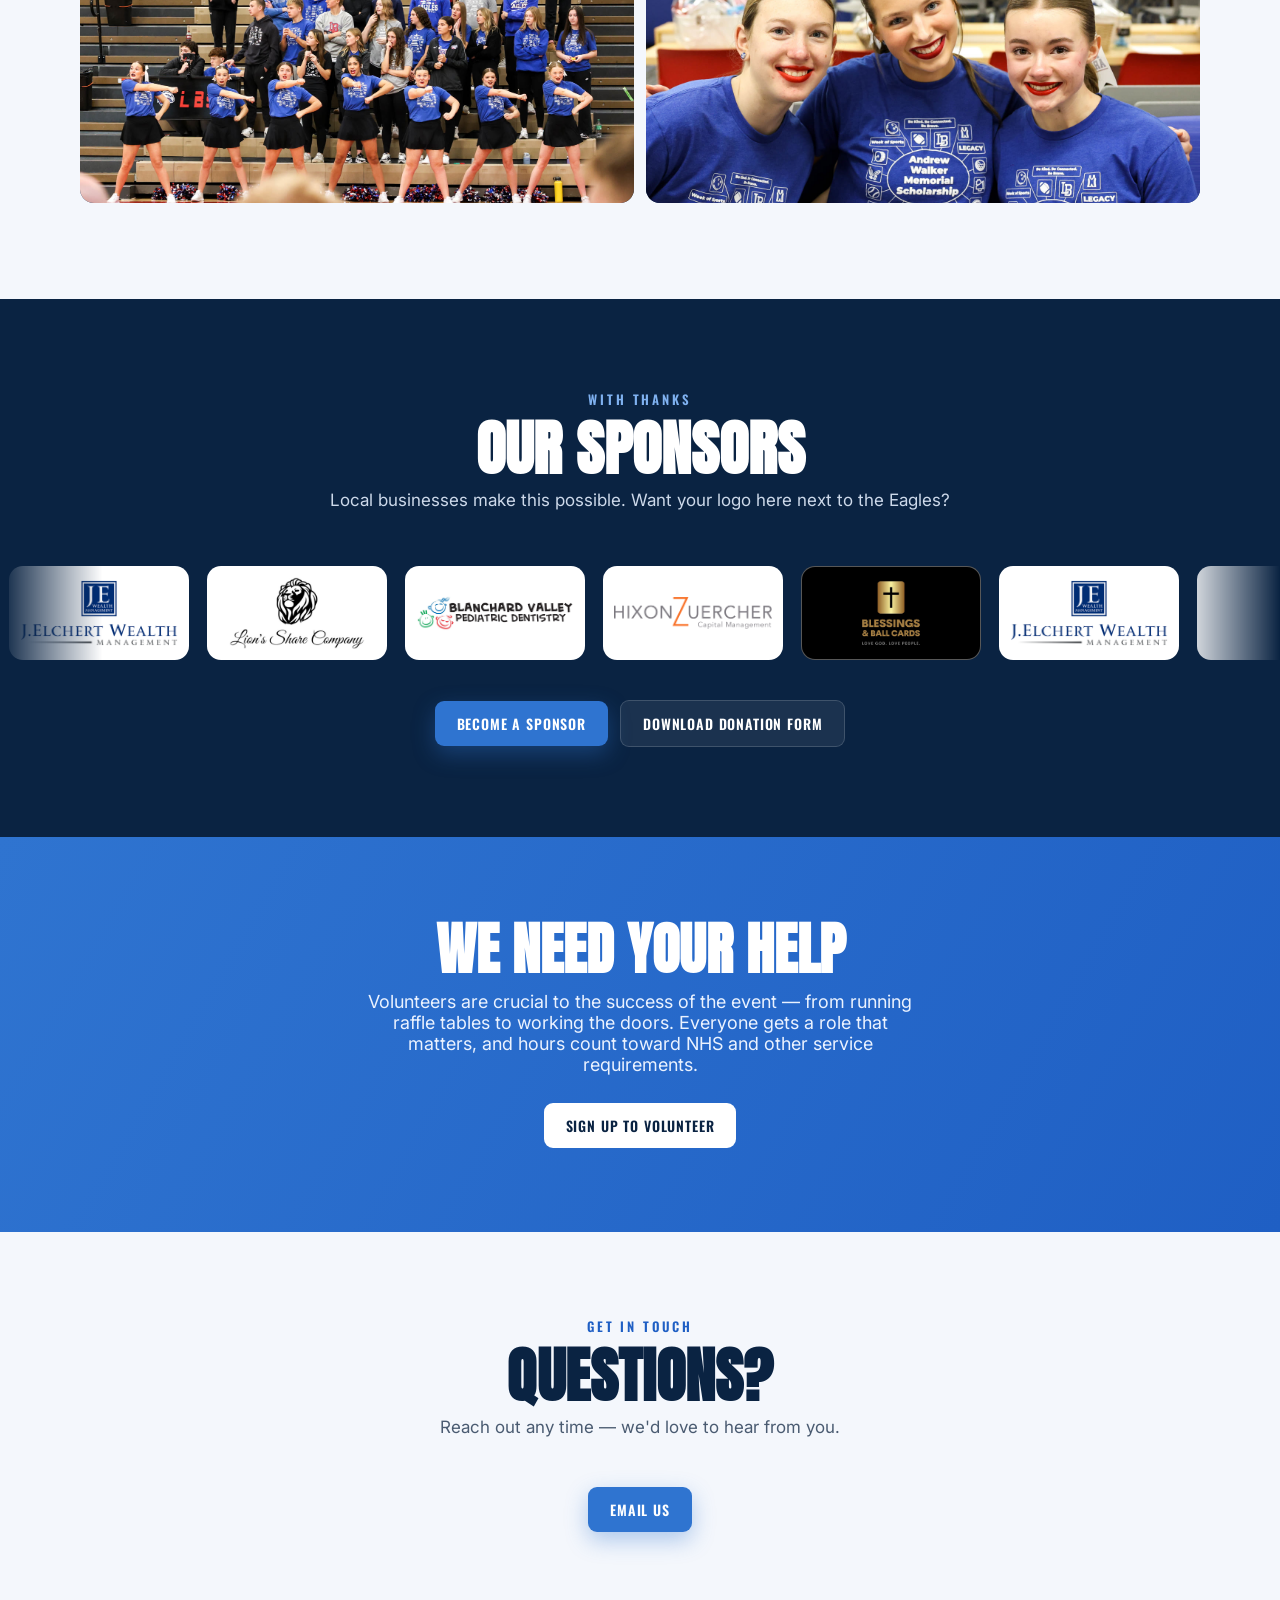
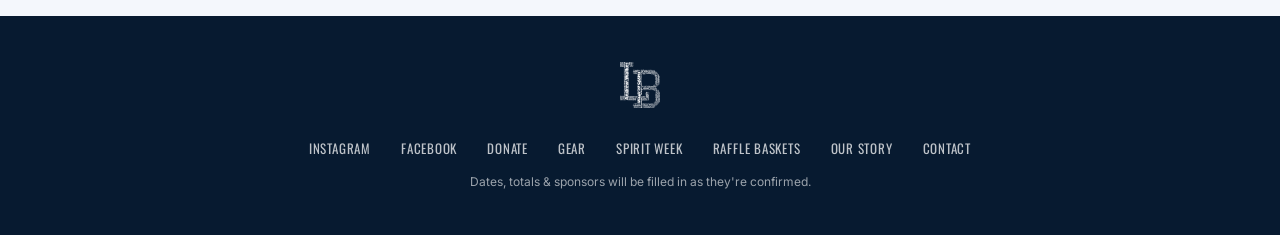
==== commit 5a095d04: "Gear orders close by themselves at 11:59 PM Sunday, Nov 22 - config.js gearOrder.closesAt: after tha" ====
--- a/index.html
+++ b/index.html
@@ -399,8 +399,13 @@
       return '<div class="pchip">' + esc(p.name) + ' <b>' + val + '</b></div>';
     }).join('');
   })();
+  /* gear ordering: opens at gearOrder.opensAt, closes for good at gearOrder.closesAt */
+  var GO = C.gearOrder || {}, opensAt = GO.opensAt ? Date.parse(GO.opensAt) : NaN, closesAt = GO.closesAt ? Date.parse(GO.closesAt) : NaN;
+  var gearClosed = closesAt <= Date.now();
+  var gearOpen = !gearClosed && (GO.orderingOpen !== false || opensAt <= Date.now());
   if(C.gearReady){
     S('gear-link').href = '/gear/';
+    if(gearClosed) S('gear-link').textContent = 'Orders closed';
   } else {
     S('gear-link').textContent = 'Coming soon'; S('gear-link').removeAttribute('href'); S('gear-link').style.cursor = 'default';
   }
@@ -441,11 +446,9 @@
   var fm = S('foot-mail'); if(fm){ fm.href = gmailCompose(C.contactEmail); fm.target = '_blank'; fm.rel = 'noopener'; }
 
   /* ---- ticker ---- */
-  /* a { beforeGearOpens, afterGearOpens } line shows whichever fits right now */
-  var GO = C.gearOrder || {}, opensAt = GO.opensAt ? Date.parse(GO.opensAt) : NaN;
-  var gearOpen = GO.orderingOpen !== false || opensAt <= Date.now();
+  /* a { beforeGearOpens, afterGearOpens, afterGearCloses } line shows whichever fits right now */
   var tk = (C.ticker||[]).map(function(s){
-    if(s && typeof s === 'object') s = gearOpen ? s.afterGearOpens : s.beforeGearOpens;
+    if(s && typeof s === 'object') s = gearClosed ? (s.afterGearCloses || s.afterGearOpens) : gearOpen ? s.afterGearOpens : s.beforeGearOpens;
     return s ? '<span>'+s+'</span>' : '';
   }).join('');
   S('ticker').innerHTML = tk + tk;
@@ -808,7 +811,7 @@
 
   /* ---- gear promo popup (shows once per browser session) ---- */
   (function(){
-    var p=S('gear-promo'); if(!p || !C.gearReady) return;
+    var p=S('gear-promo'); if(!p || !C.gearReady || gearClosed) return;   /* no "shop gear" popup once orders close */
     try{ if(sessionStorage.getItem('wos_gear_promo')) return; }catch(e){}
     /* the photo strip scrolls through gearOrder.promoPhotos, alternating the two models */
     var G=C.gearOrder||{}, list=(G.promoPhotos||[]).filter(Boolean);
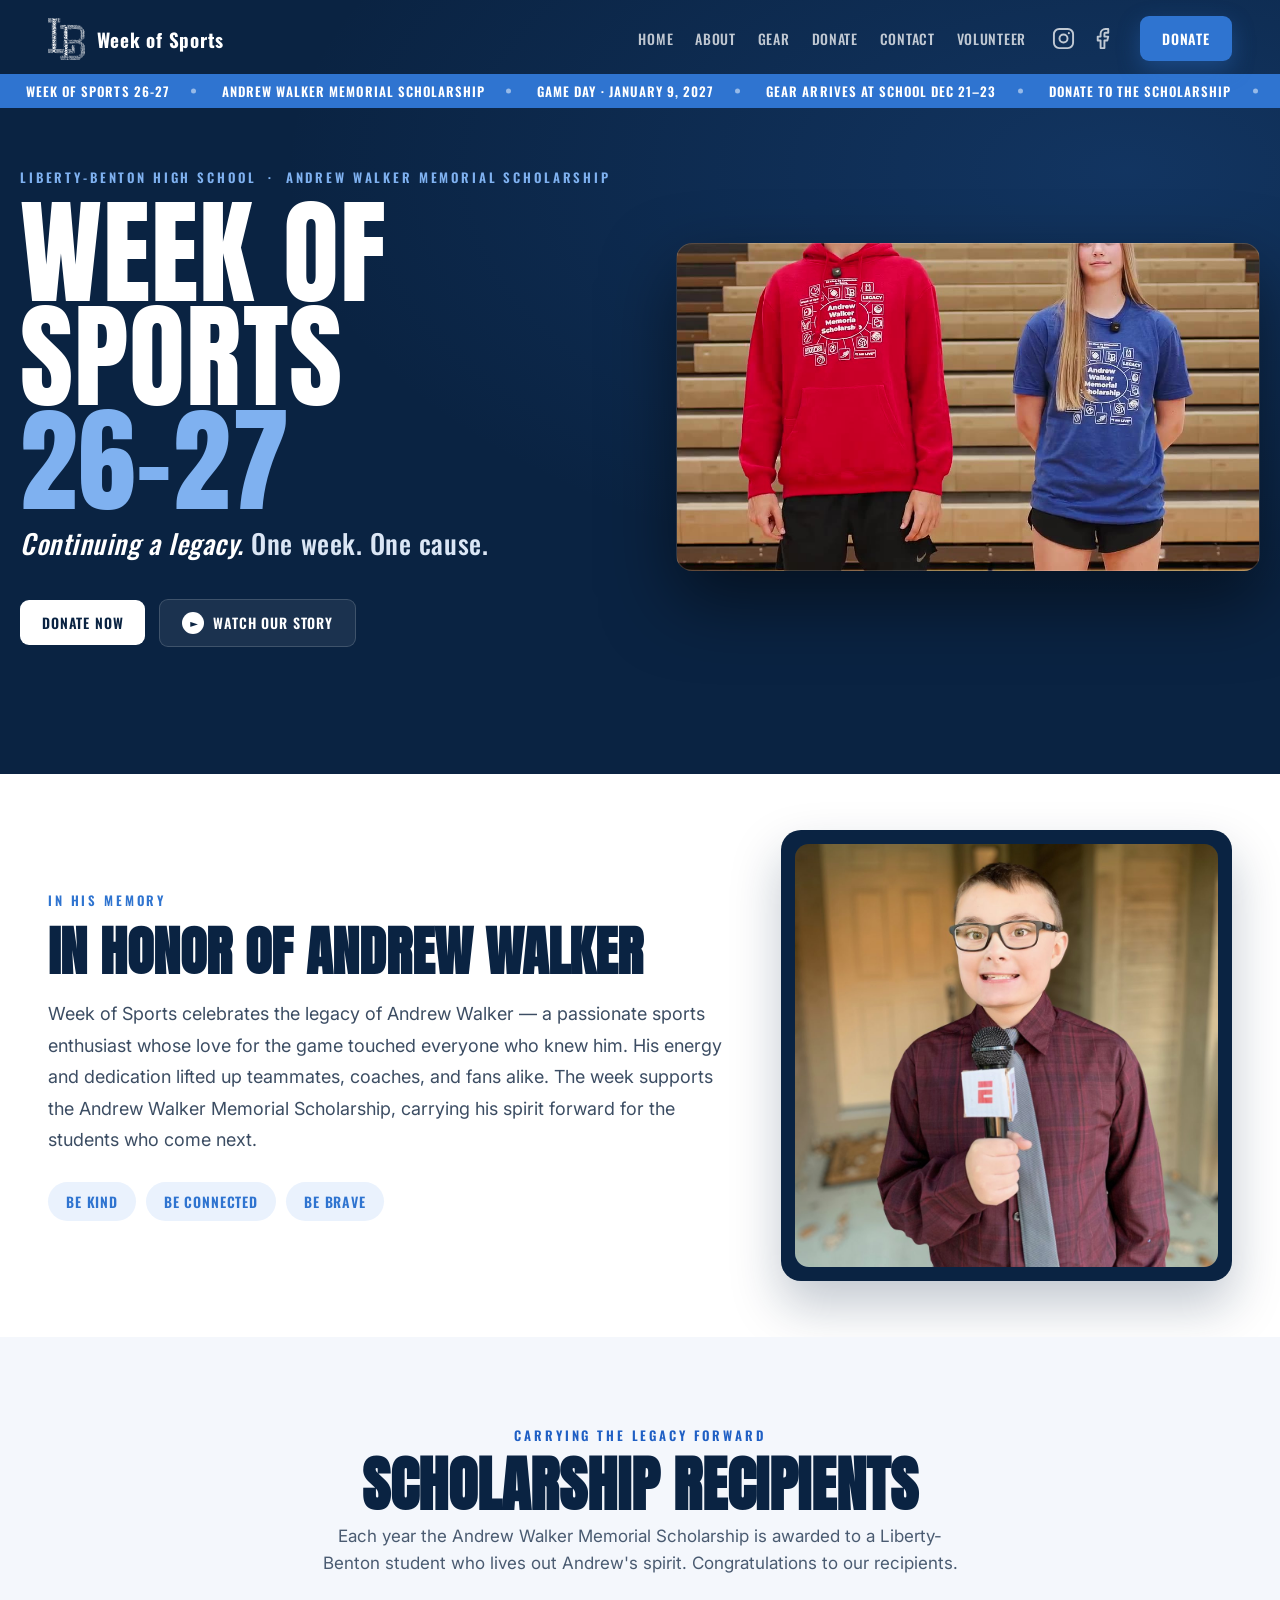
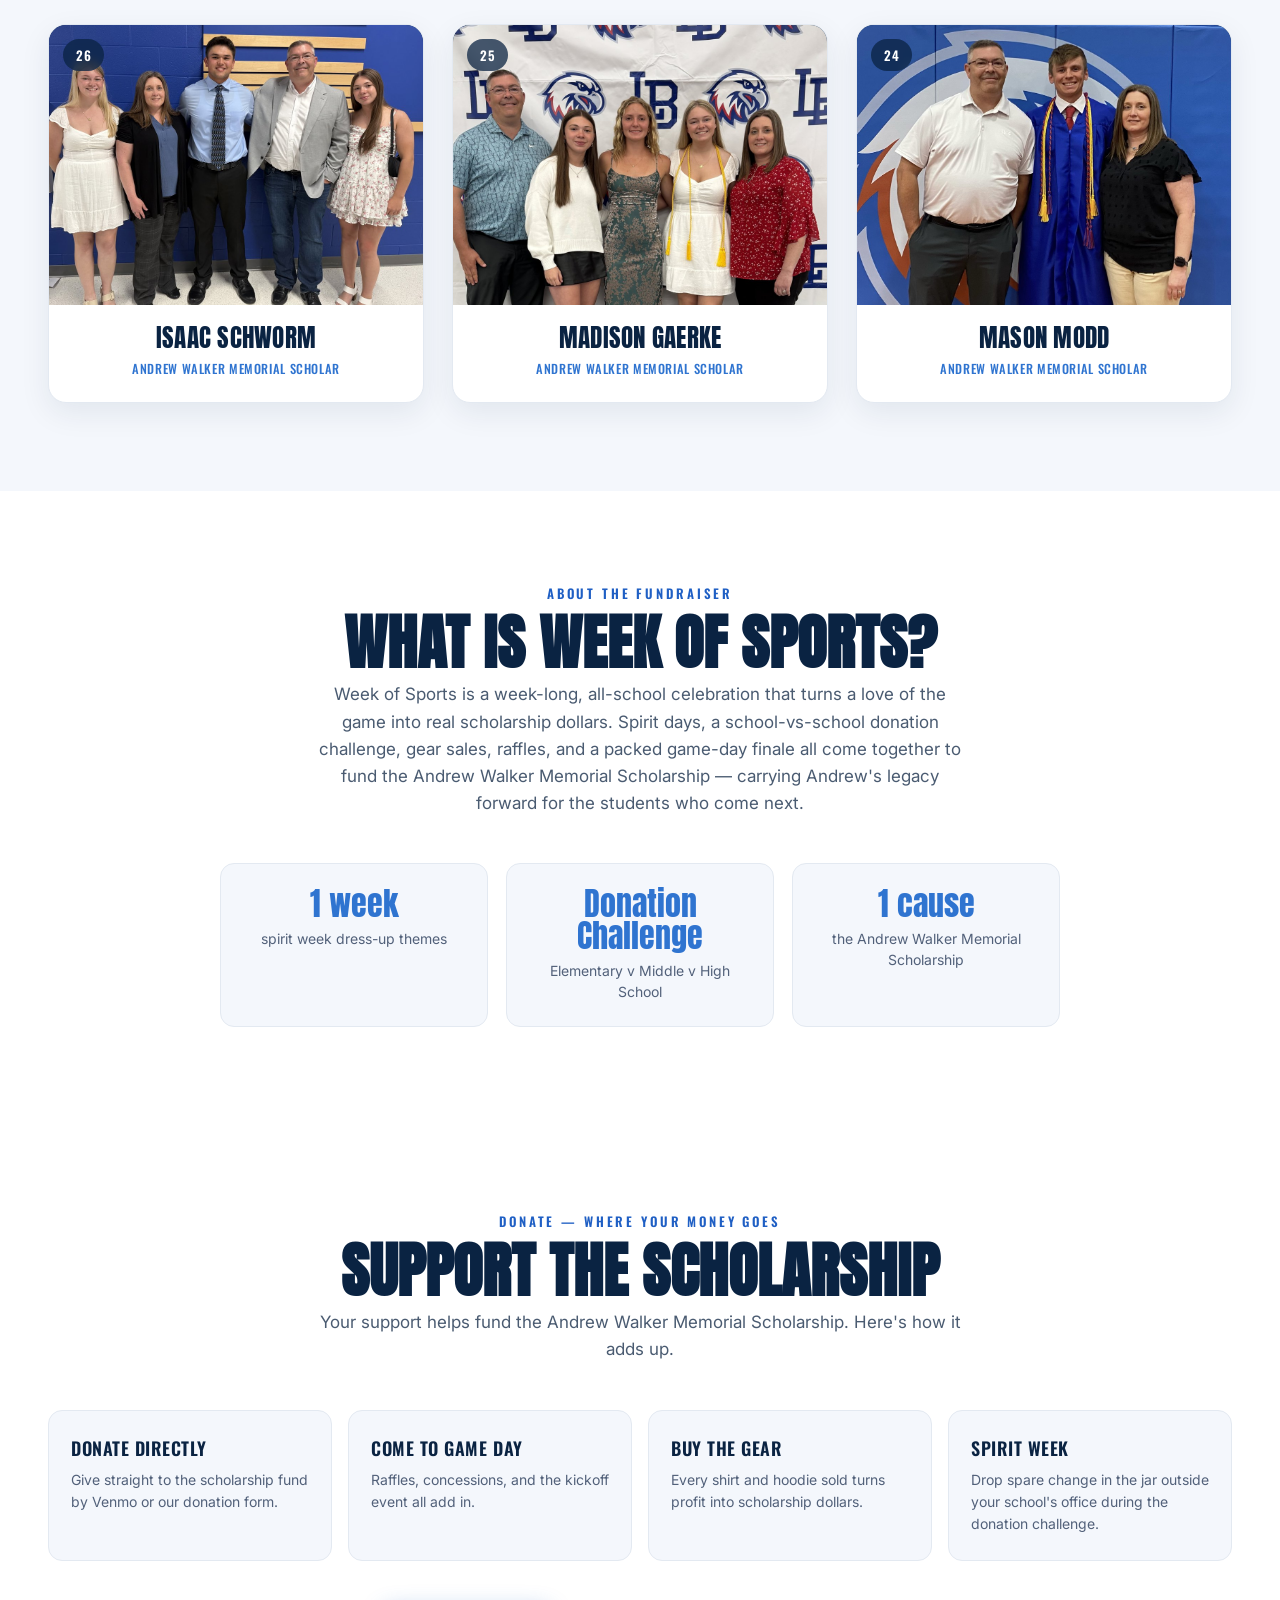
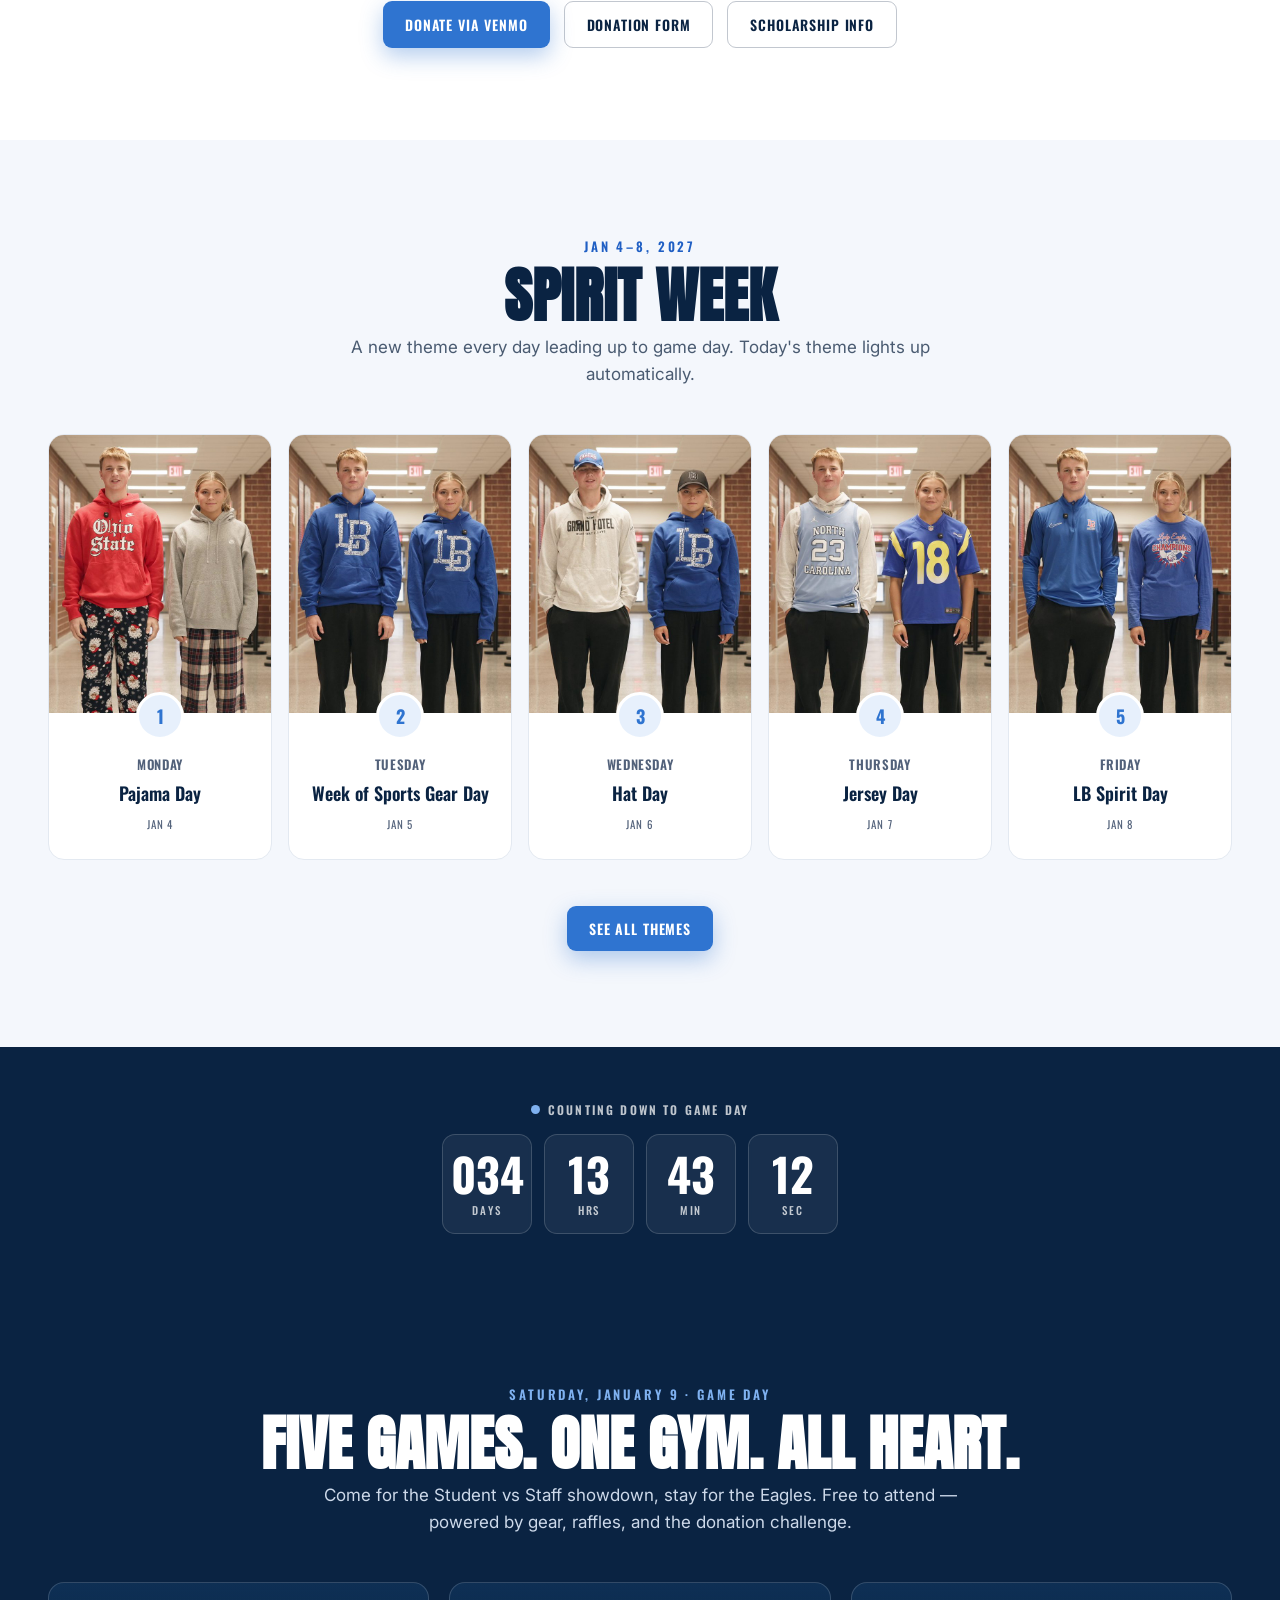
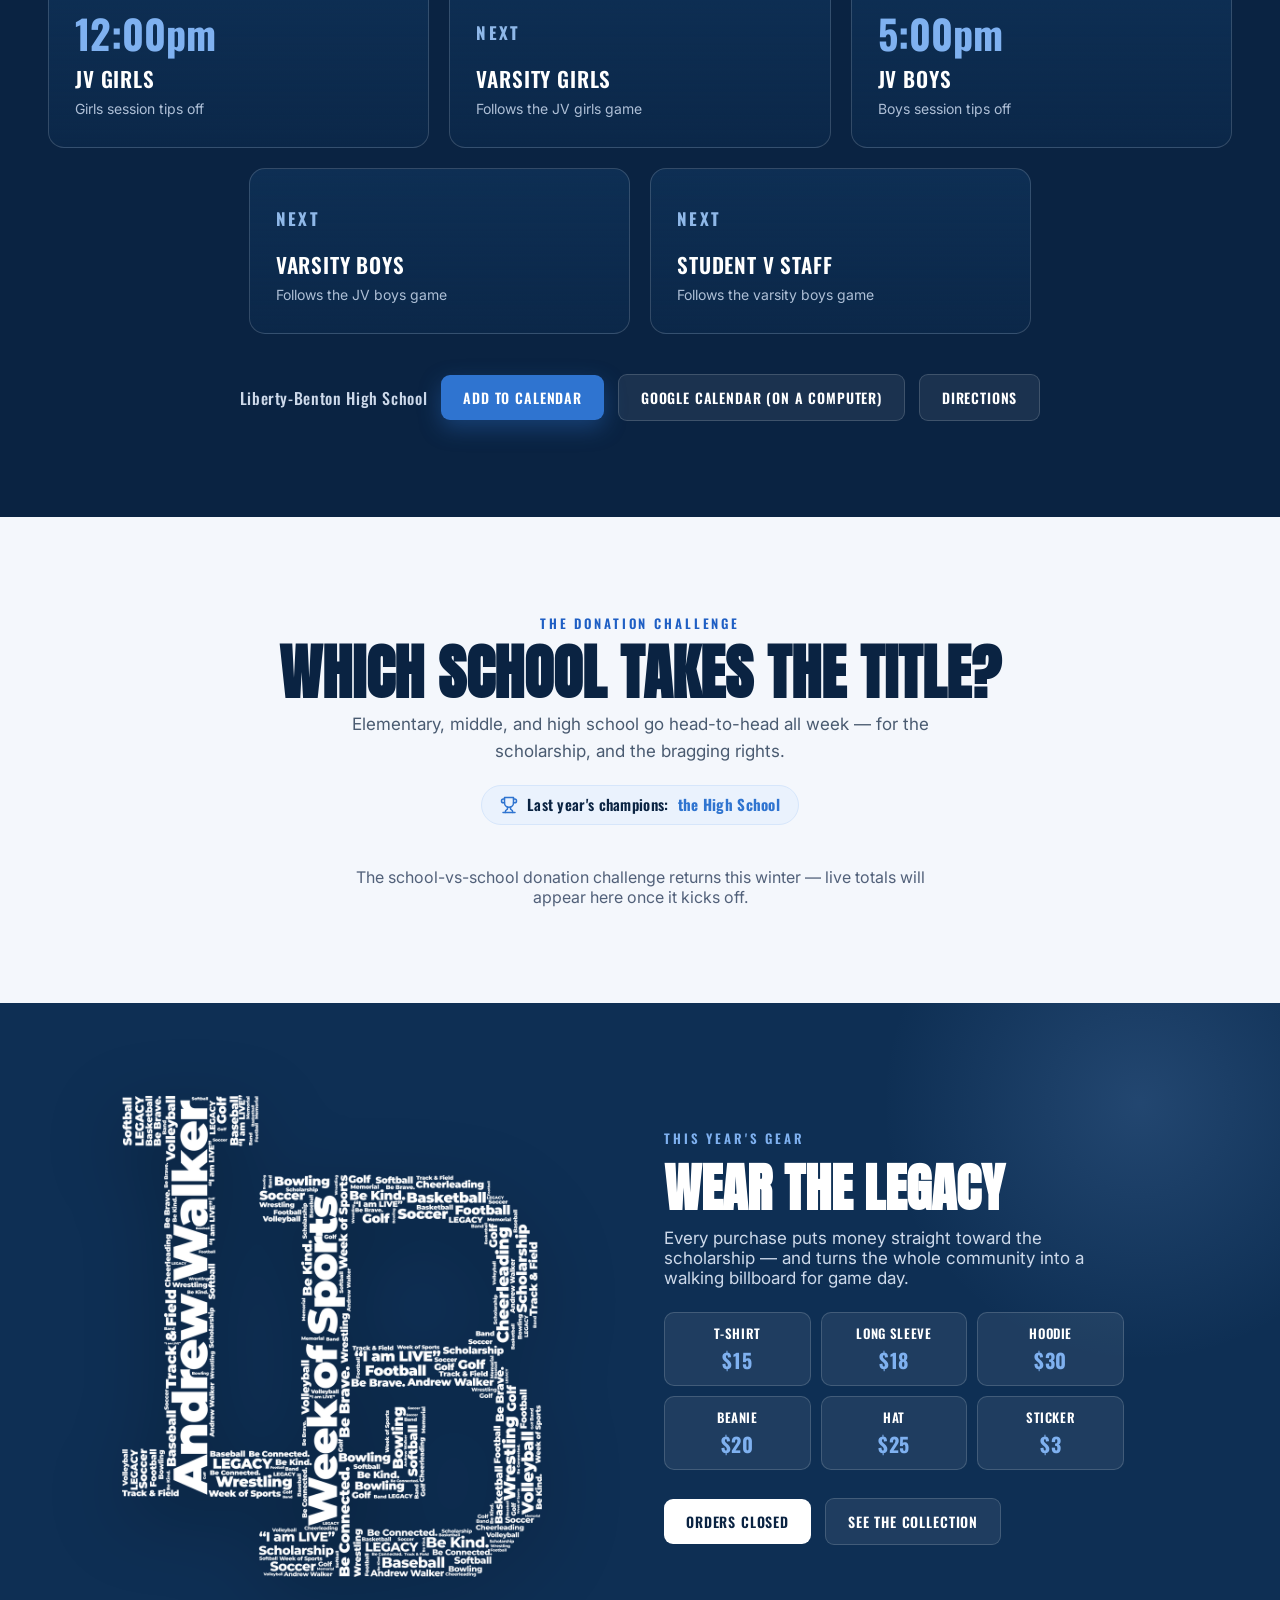
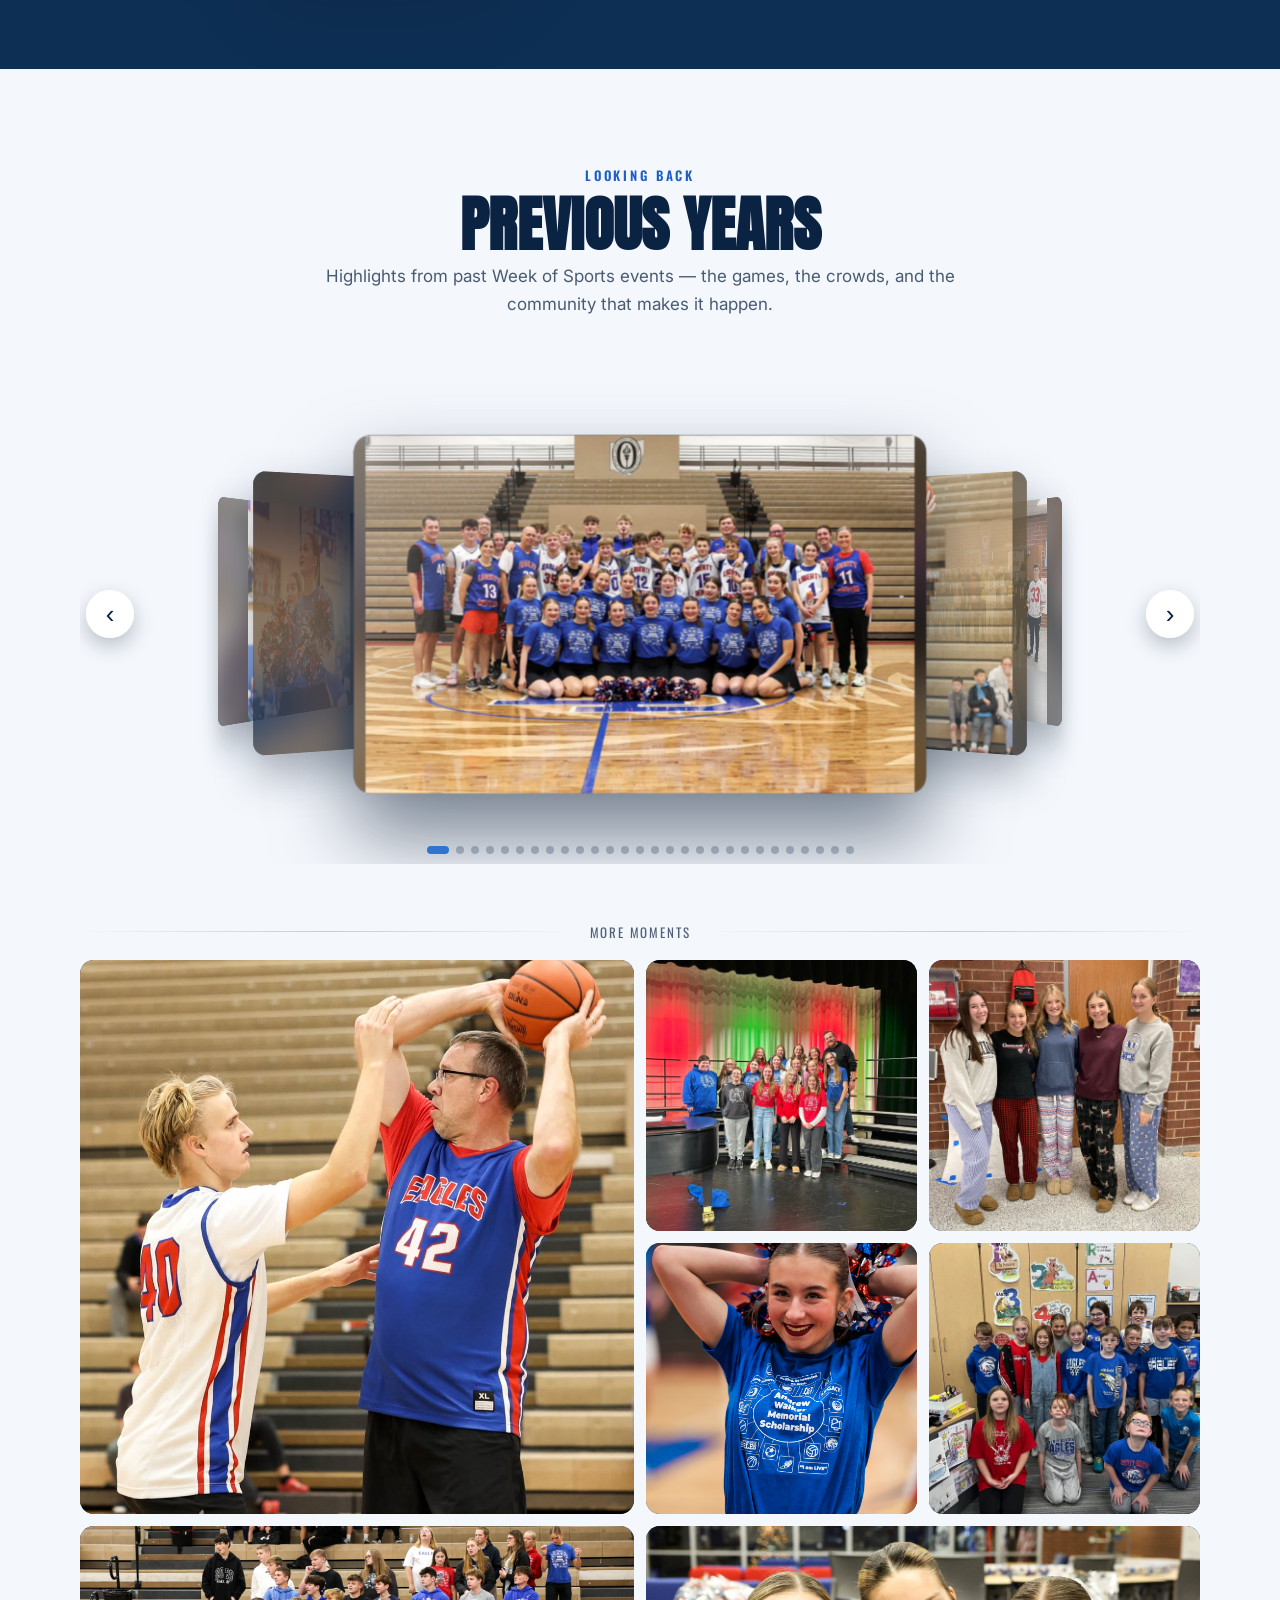
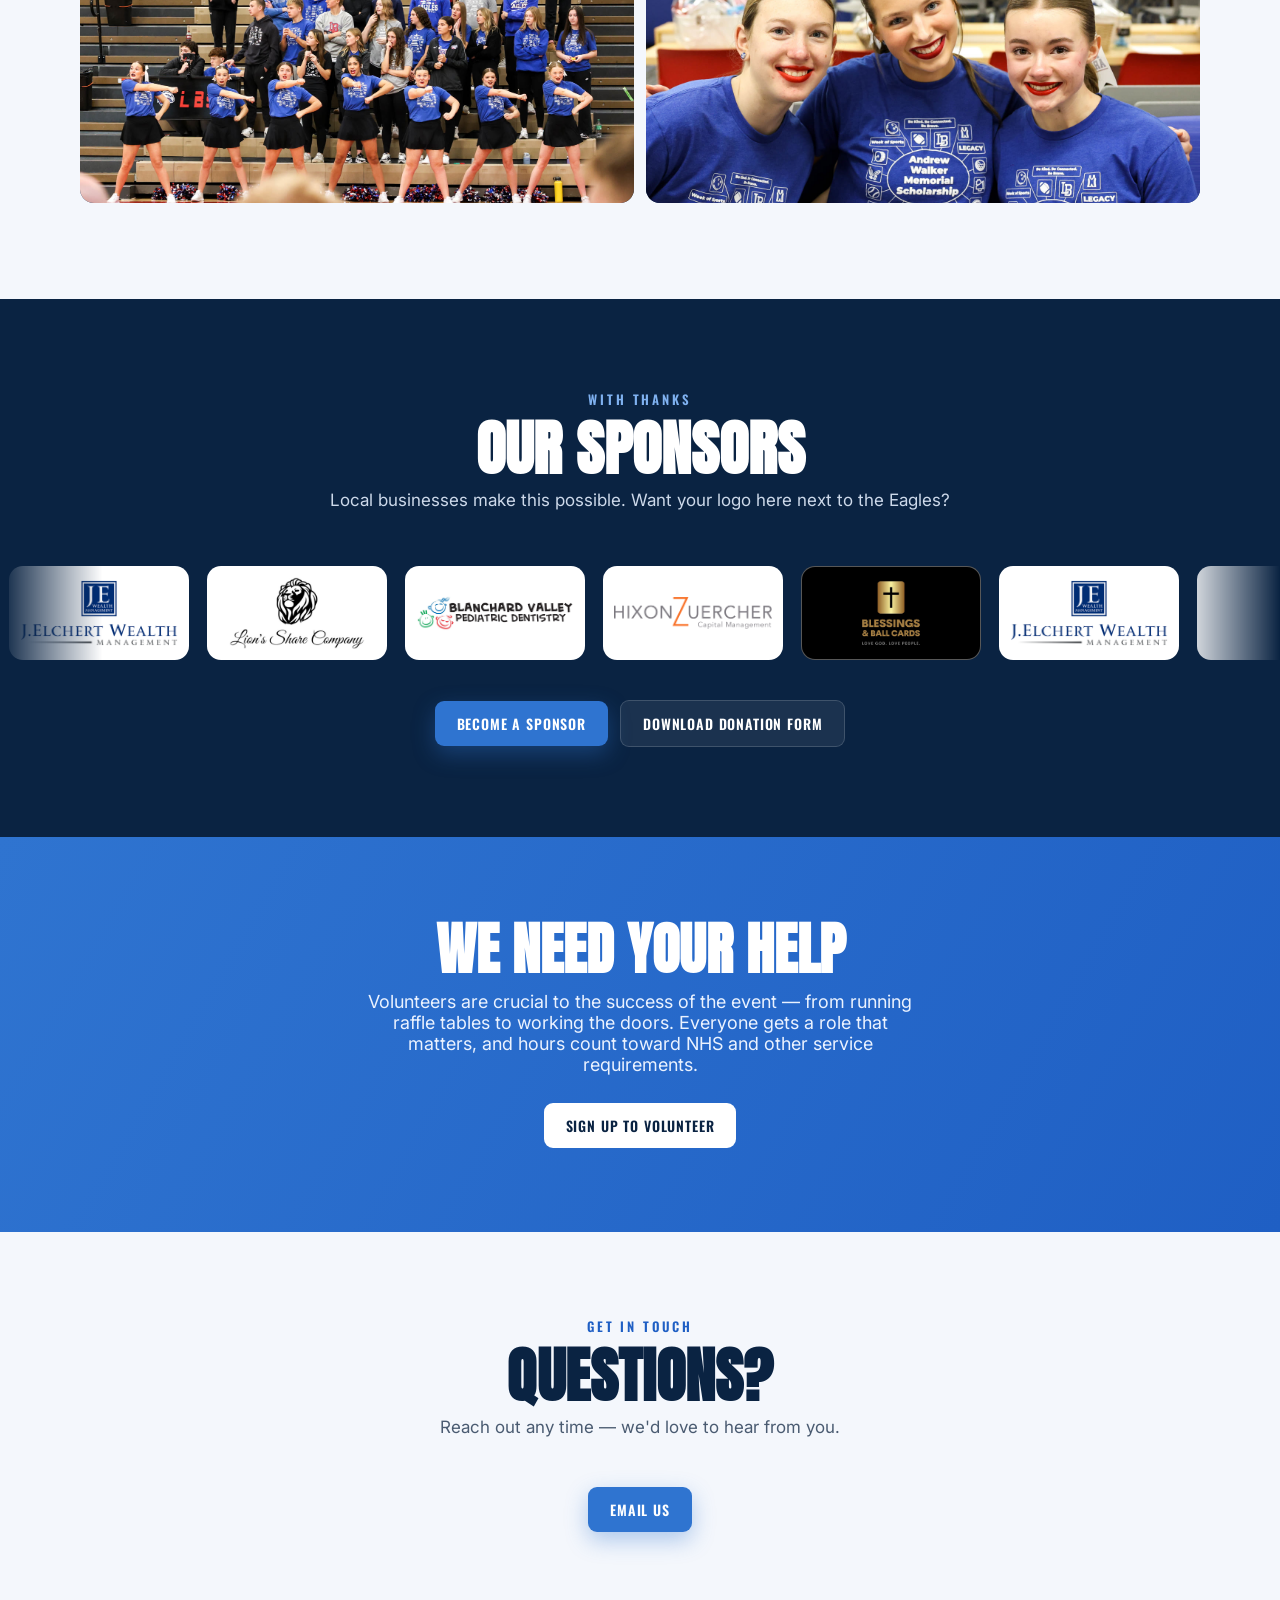
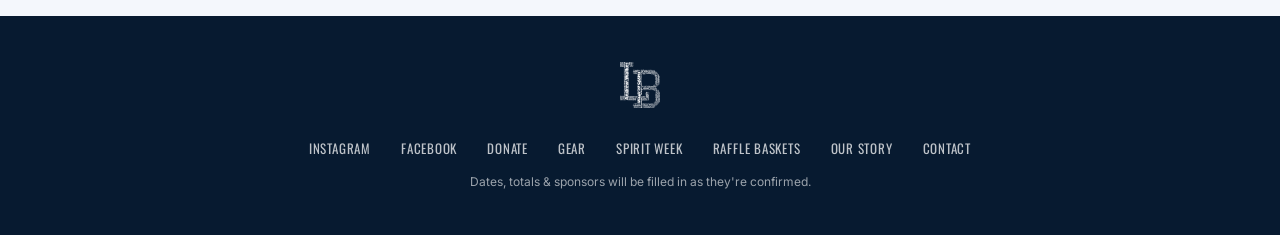
==== commit 388e6c8d: "Total raised tab on /orders and day-by-day donation challenge board - Orders page: new "Total raised" ====
--- a/index.html
+++ b/index.html
@@ -212,6 +212,7 @@
       <div class="thermo-track"><div class="thermo-fill" id="thermo"></div></div>
     </div>
     <div class="board" id="board"></div>
+    <div class="days-board" id="days-board" hidden></div>
     <div class="board-foot" id="board-foot" hidden><span class="live-dot"></span> Live totals — <span id="live-updated">updating…</span></div>
   </div>
 </section>
@@ -486,7 +487,14 @@
   var Challenge = (function(){
     var L = C.leaderboard || {};
     var goal = +(L.goal || C.fundraisingGoal || 0);
-    var live = !!(L.csvUrl && String(L.csvUrl).trim());
+    /* fromAdmin: totals come from the organizers' Total Raised tab (the orders script's
+       public ?challenge=1 answer, which holds only the school-by-day jar totals). It turns
+       on by itself at startsAt; add ?challenge-preview to the URL to see it early. */
+    var api = String(C.ordersApiUrl||'').trim();
+    var preview = /challenge-preview/.test(location.search);
+    var fromAdmin = !!(L.fromAdmin && api && (preview || !L.startsAt || Date.parse(L.startsAt) <= Date.now()));
+    var live = fromAdmin || !!(L.csvUrl && String(L.csvUrl).trim());
+    var daysEl = S('days-board'), dayData = null;
     var boardEl = S('board'), foot = S('board-foot'), thermoWrap = document.querySelector('.thermo');
     var reduce = window.matchMedia && window.matchMedia('(prefers-reduced-motion: reduce)').matches;
     var base = (C.divisions||[]).map(function(d){ return { name:d.name, tagline:d.tagline||'', color:d.color||'royal', amount:+d.amount||0 }; });
@@ -551,7 +559,36 @@
       var s = Math.max(0, Math.round((Date.now()-updatedAt)/1000)), u = S('live-updated');
       if(u) u.textContent = s<5 ? 'updated just now' : ('updated '+(s<60 ? s+'s' : Math.round(s/60)+' min')+' ago');
     }
-    function applyData(divs){ if(!divs || !divs.length) return; data=divs; updatedAt=Date.now(); paint(true); stamp(); }
+    function applyData(divs){ if(!divs || !divs.length) return; data=divs; updatedAt=Date.now(); paint(true); stamp(); paintDays(); }
+
+    /* day-by-day table: schools down, Spirit Week days across; a day still to come shows a dash */
+    function paintDays(){
+      if(!daysEl || !dayData || !(C.spiritWeek||[]).length) return;
+      var sw = C.spiritWeek, n = new Date(), today = n.getFullYear()+'-'+('0'+(n.getMonth()+1)).slice(-2)+'-'+('0'+n.getDate()).slice(-2);
+      var any = dayData.some(function(s){ return s.amount > 0; });
+      if(!any){ daysEl.hidden = true; return; }
+      var best = {}; sw.forEach(function(d){ var m = 0; dayData.forEach(function(s){ m = Math.max(m, +(s.days||{})[d.date]||0); }); best[d.date] = m; });
+      var rows = dayData.slice().sort(function(a,b){ return b.amount-a.amount; });
+      daysEl.innerHTML = '<h3>Day by day</h3><div class="days-scroll"><table><thead><tr><th>School</th>' +
+        sw.map(function(d){ return '<th'+(d.date===today?' class="today"':'')+'>'+String(d.day||'').slice(0,3)+'<small>'+d.theme+'</small></th>'; }).join('') +
+        '<th>Total</th></tr></thead><tbody>' +
+        rows.map(function(s){
+          return '<tr><td>'+s.name+'</td>' + sw.map(function(d){
+            var v = +(s.days||{})[d.date]||0;
+            return v ? '<td'+(v===best[d.date]?' class="best"':'')+'>'+money(v)+'</td>' : '<td class="none">—</td>';
+          }).join('') + '<td class="tot">'+money(s.amount)+'</td></tr>';
+        }).join('') + '</tbody></table></div>';
+      daysEl.hidden = false;
+    }
+    function fetchAdmin(){
+      fetch(api + (api.indexOf('?')>=0?'&':'?') + 'challenge=1&_=' + Date.now(), {cache:'no-store'})
+        .then(function(r){ return r.json(); })
+        .then(function(j){
+          if(!j || !j.ok || !j.schools) throw 0;
+          dayData = j.schools;
+          applyData(j.schools.map(function(s){ var b = baseOf(s.name)||{}; return { name:s.name, amount:+s.amount||0, tagline:b.tagline||'', color:b.color||'royal' }; }));
+        }).catch(function(){ if(!data) applyData(base.map(function(b){ return { name:b.name, tagline:b.tagline, color:b.color, amount:0 }; })); });
+    }
 
     function parseLine(line){ var out=[],cur='',inq=false; for(var i=0;i<line.length;i++){ var ch=line[i]; if(inq){ if(ch=='"'){ if(line[i+1]=='"'){cur+='"';i++;} else inq=false; } else cur+=ch; } else { if(ch=='"')inq=true; else if(ch==','){ out.push(cur); cur=''; } else cur+=ch; } } out.push(cur); return out; }
     function parseCSV(text){
@@ -584,7 +621,7 @@
         boardEl.innerHTML = '<p class="board-soon">The school-vs-school donation challenge returns this winter — live totals will appear here once it kicks off.</p>';
         return;
       }
-      if(live){ fetchLive(); setInterval(fetchLive, Math.max(20, +L.refreshSeconds||45)*1000); setInterval(stamp, 1000); }
+      if(live){ var get = fromAdmin ? fetchAdmin : fetchLive; get(); setInterval(get, Math.max(20, +L.refreshSeconds||45)*1000); setInterval(stamp, 1000); }
       else { applyData(base); }
     }
     return { init:init, onShown:onShown };
--- a/assets/site.css
+++ b/assets/site.css
@@ -194,6 +194,21 @@
 .live-dot{width:9px;height:9px;border-radius:50%;background:#e0362f;flex:none;animation:live-pulse 1.8s ease-out infinite}
 @keyframes live-pulse{0%{box-shadow:0 0 0 0 rgba(224,54,47,.5)}70%{box-shadow:0 0 0 8px rgba(224,54,47,0)}100%{box-shadow:0 0 0 0 rgba(224,54,47,0)}}
 .board-soon{text-align:center;color:#52617a;font-size:16px;max-width:600px;margin:0 auto}
+/* day-by-day jar totals under the race (filled from the organizers' Total Raised tab) */
+.days-board{max-width:820px;margin:40px auto 0}
+.days-board h3{font-family:'Oswald',system-ui,sans-serif;font-weight:600;font-size:15px;letter-spacing:.05em;text-transform:uppercase;color:var(--navy);margin-bottom:12px;text-align:center}
+.days-scroll{overflow-x:auto;-webkit-overflow-scrolling:touch}
+.days-board table{width:100%;min-width:560px;border-collapse:collapse;font-variant-numeric:tabular-nums}
+.days-board th,.days-board td{padding:11px 10px;text-align:right;border-bottom:1px solid #e3e9f1;white-space:nowrap}
+.days-board th:first-child,.days-board td:first-child{text-align:left}
+.days-board thead th{font-family:'Oswald',system-ui,sans-serif;font-weight:600;font-size:13px;letter-spacing:.04em;text-transform:uppercase;color:#52617a;vertical-align:bottom}
+.days-board thead th small{display:block;font-family:'Inter',system-ui,sans-serif;font-weight:500;font-size:11.5px;letter-spacing:0;text-transform:none;color:#6f86a6}
+.days-board thead th.today{color:var(--royal)}
+.days-board td{font-size:15px;color:#3c4d63}
+.days-board td:first-child{font-family:'Oswald',system-ui,sans-serif;font-weight:600;font-size:16px;letter-spacing:.03em;text-transform:uppercase;color:var(--navy)}
+.days-board td.best{color:var(--royal);font-weight:700}
+.days-board td.none{color:#b8c5d9}
+.days-board td.tot{font-family:'Oswald',system-ui,sans-serif;font-weight:700;font-size:17px;color:var(--navy)}
 @media (prefers-reduced-motion:reduce){.live-dot{animation:none}.bar,.thermo-fill{transition:none}}
 .center-cta{text-align:center;margin-top:46px}
 
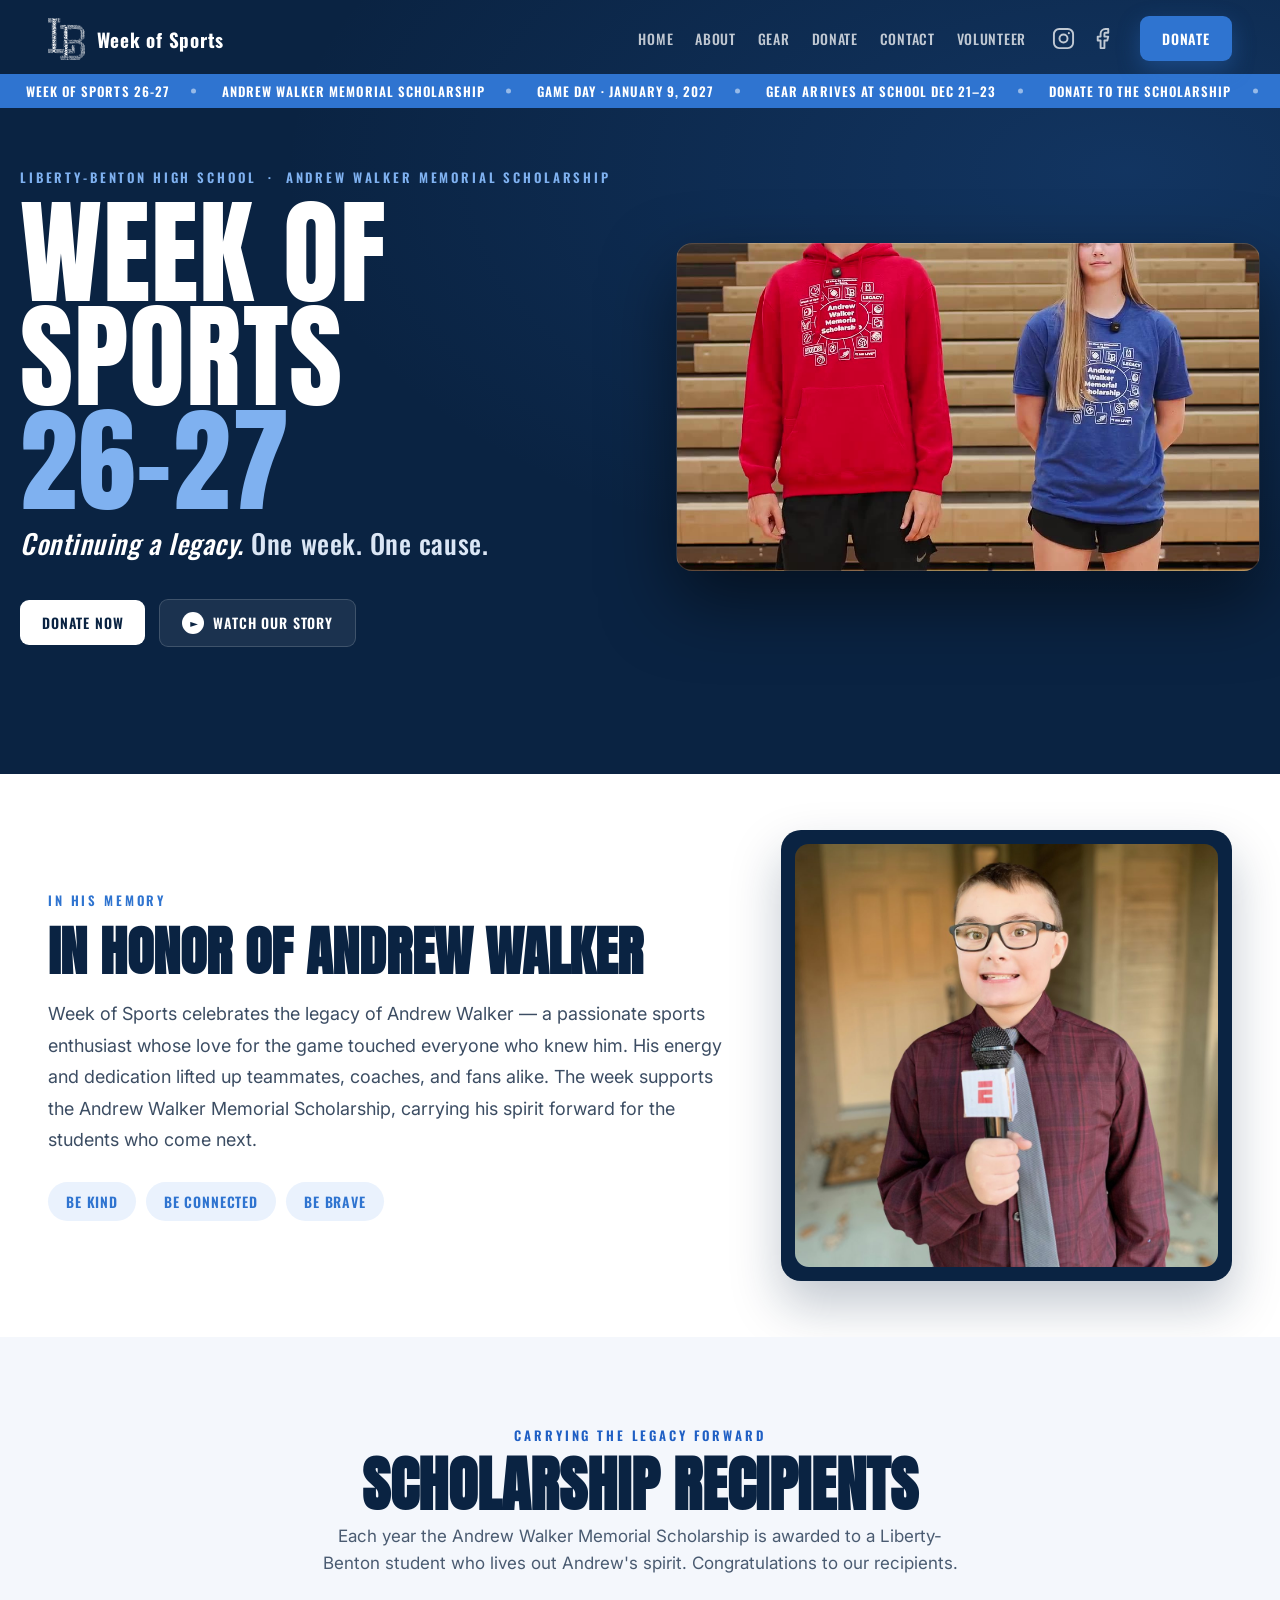
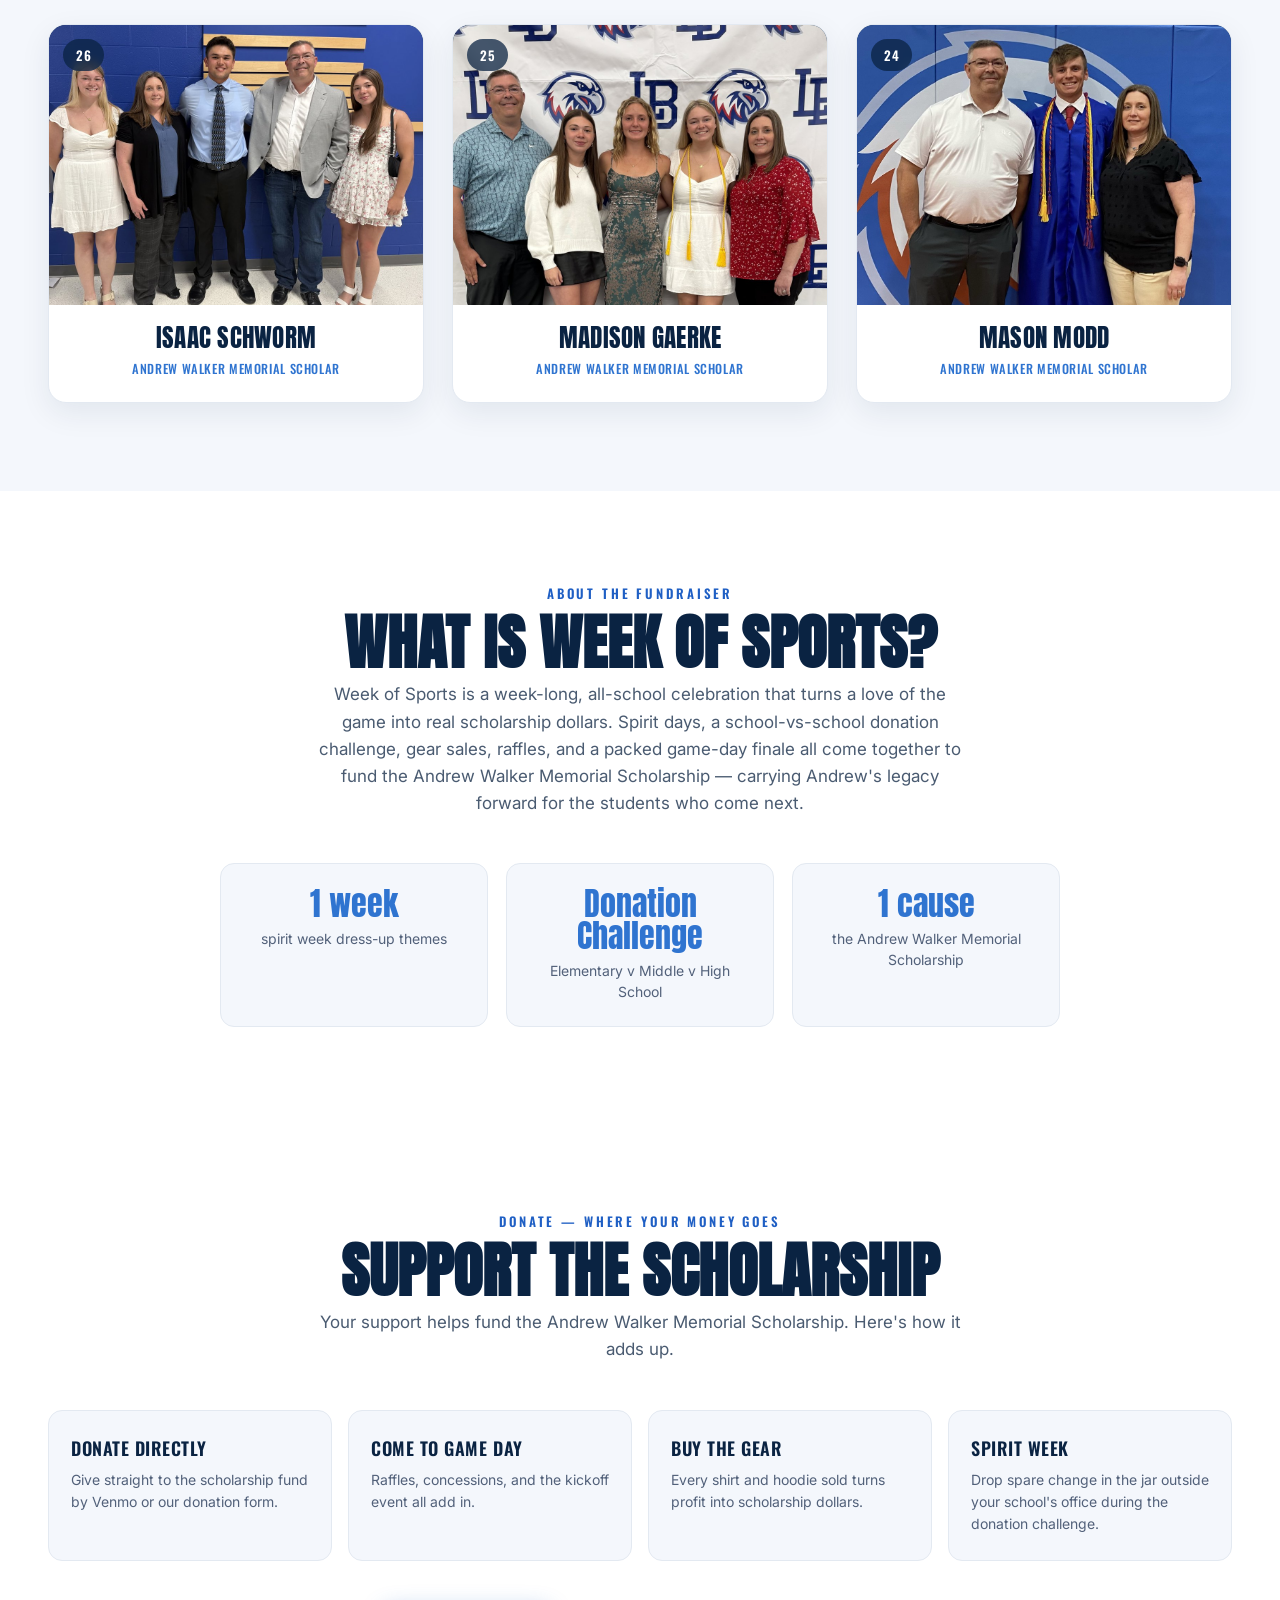
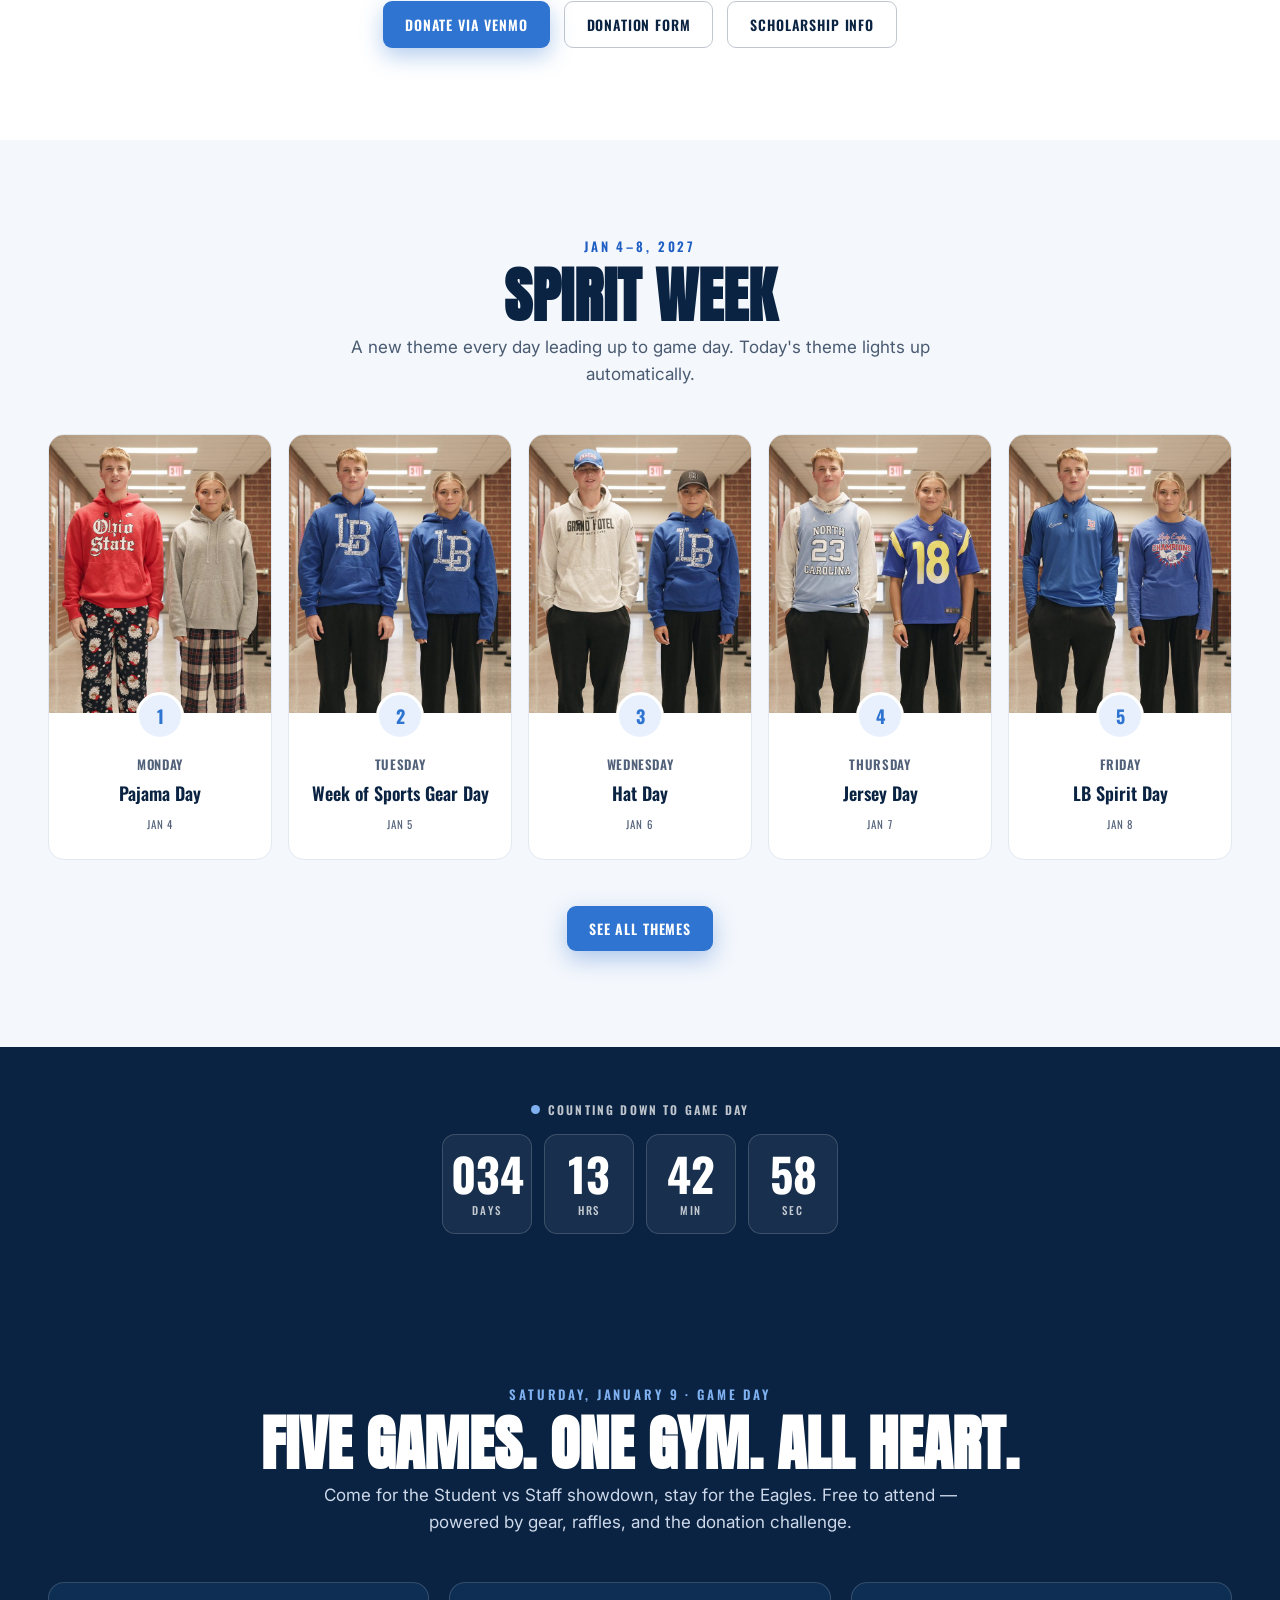
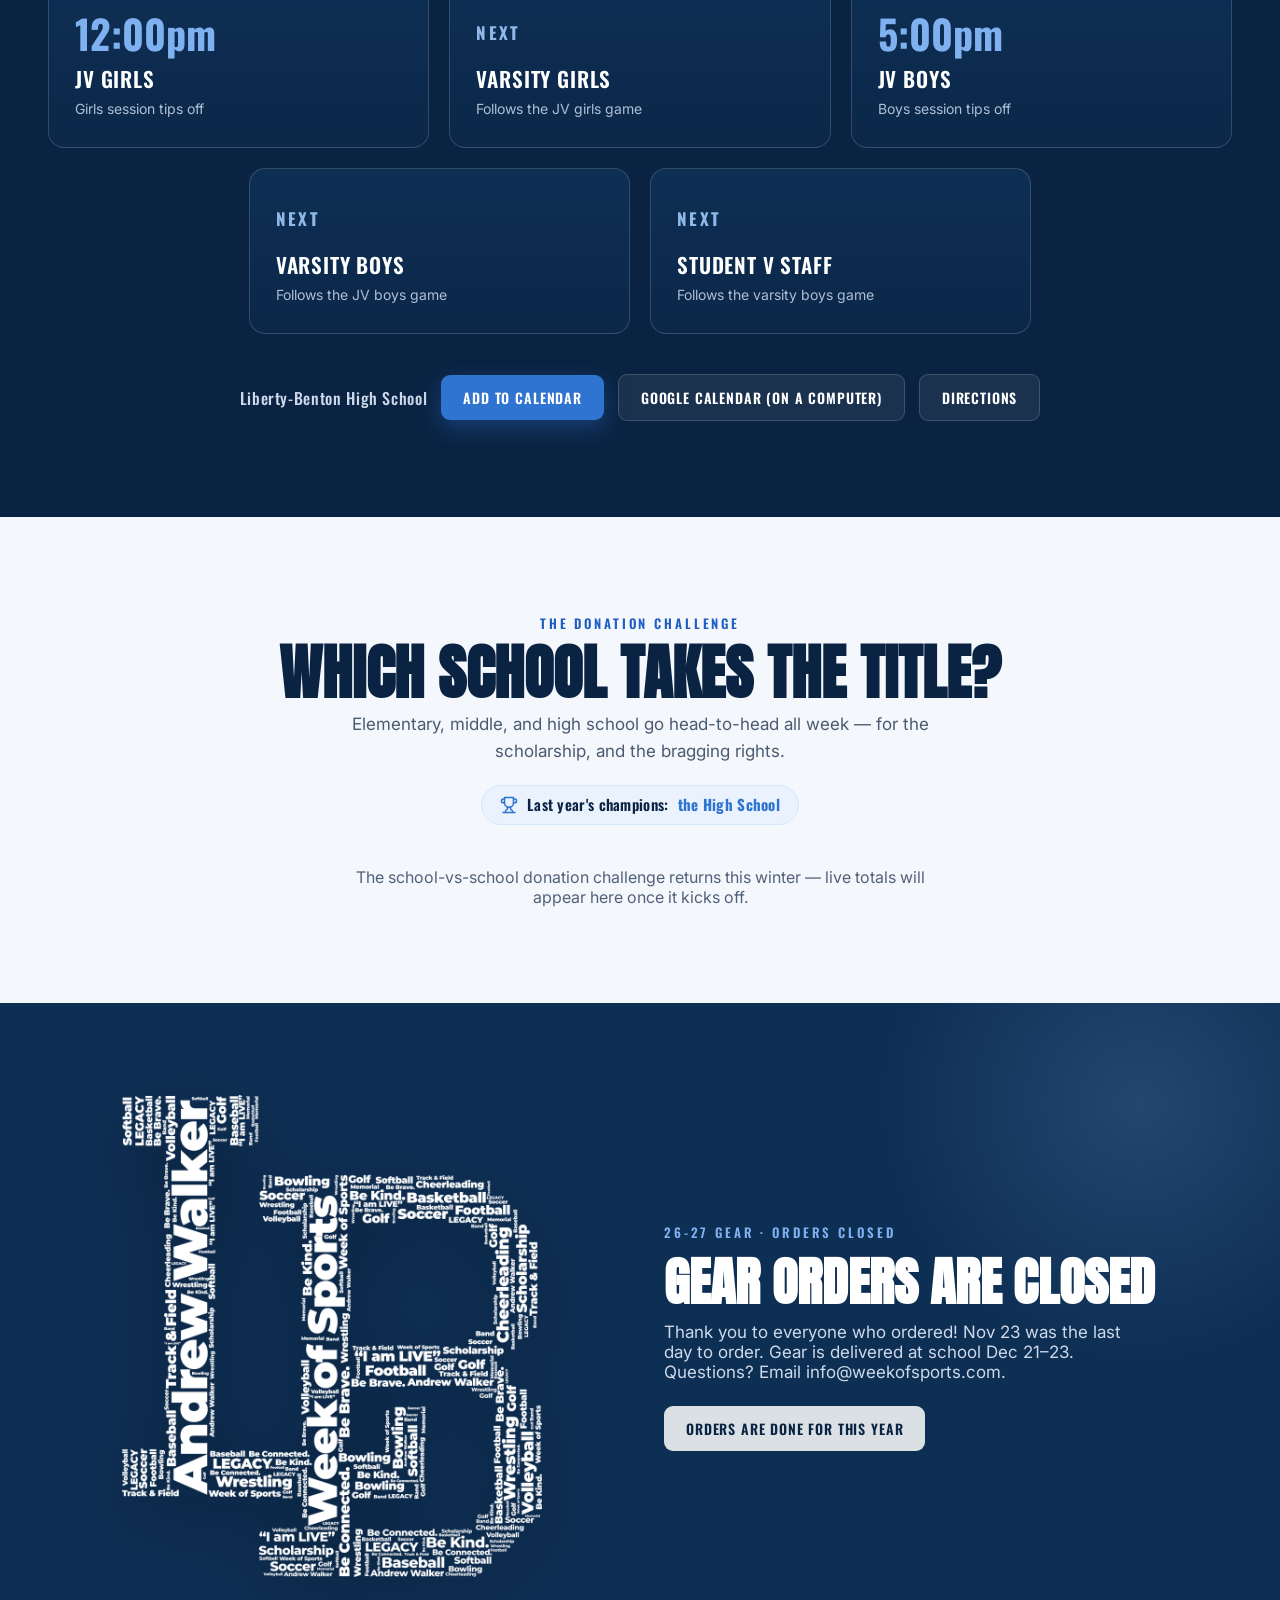
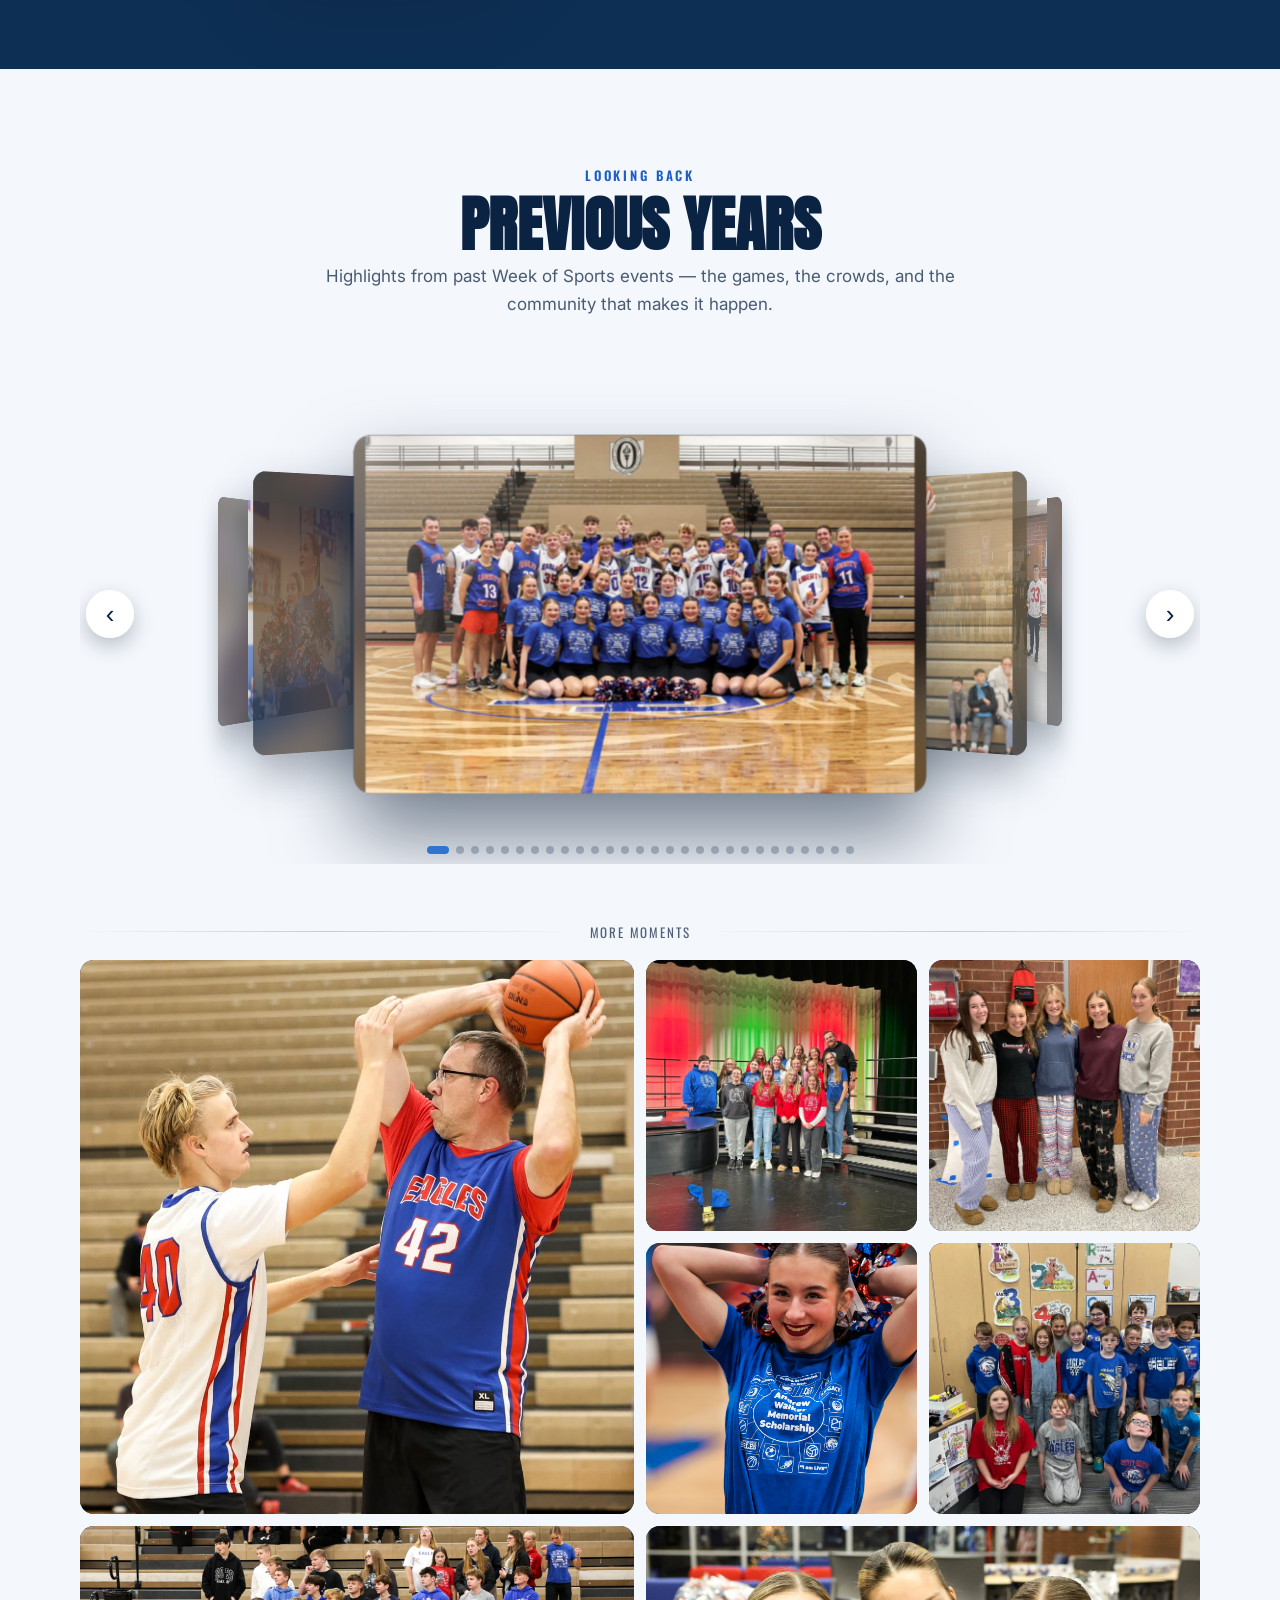
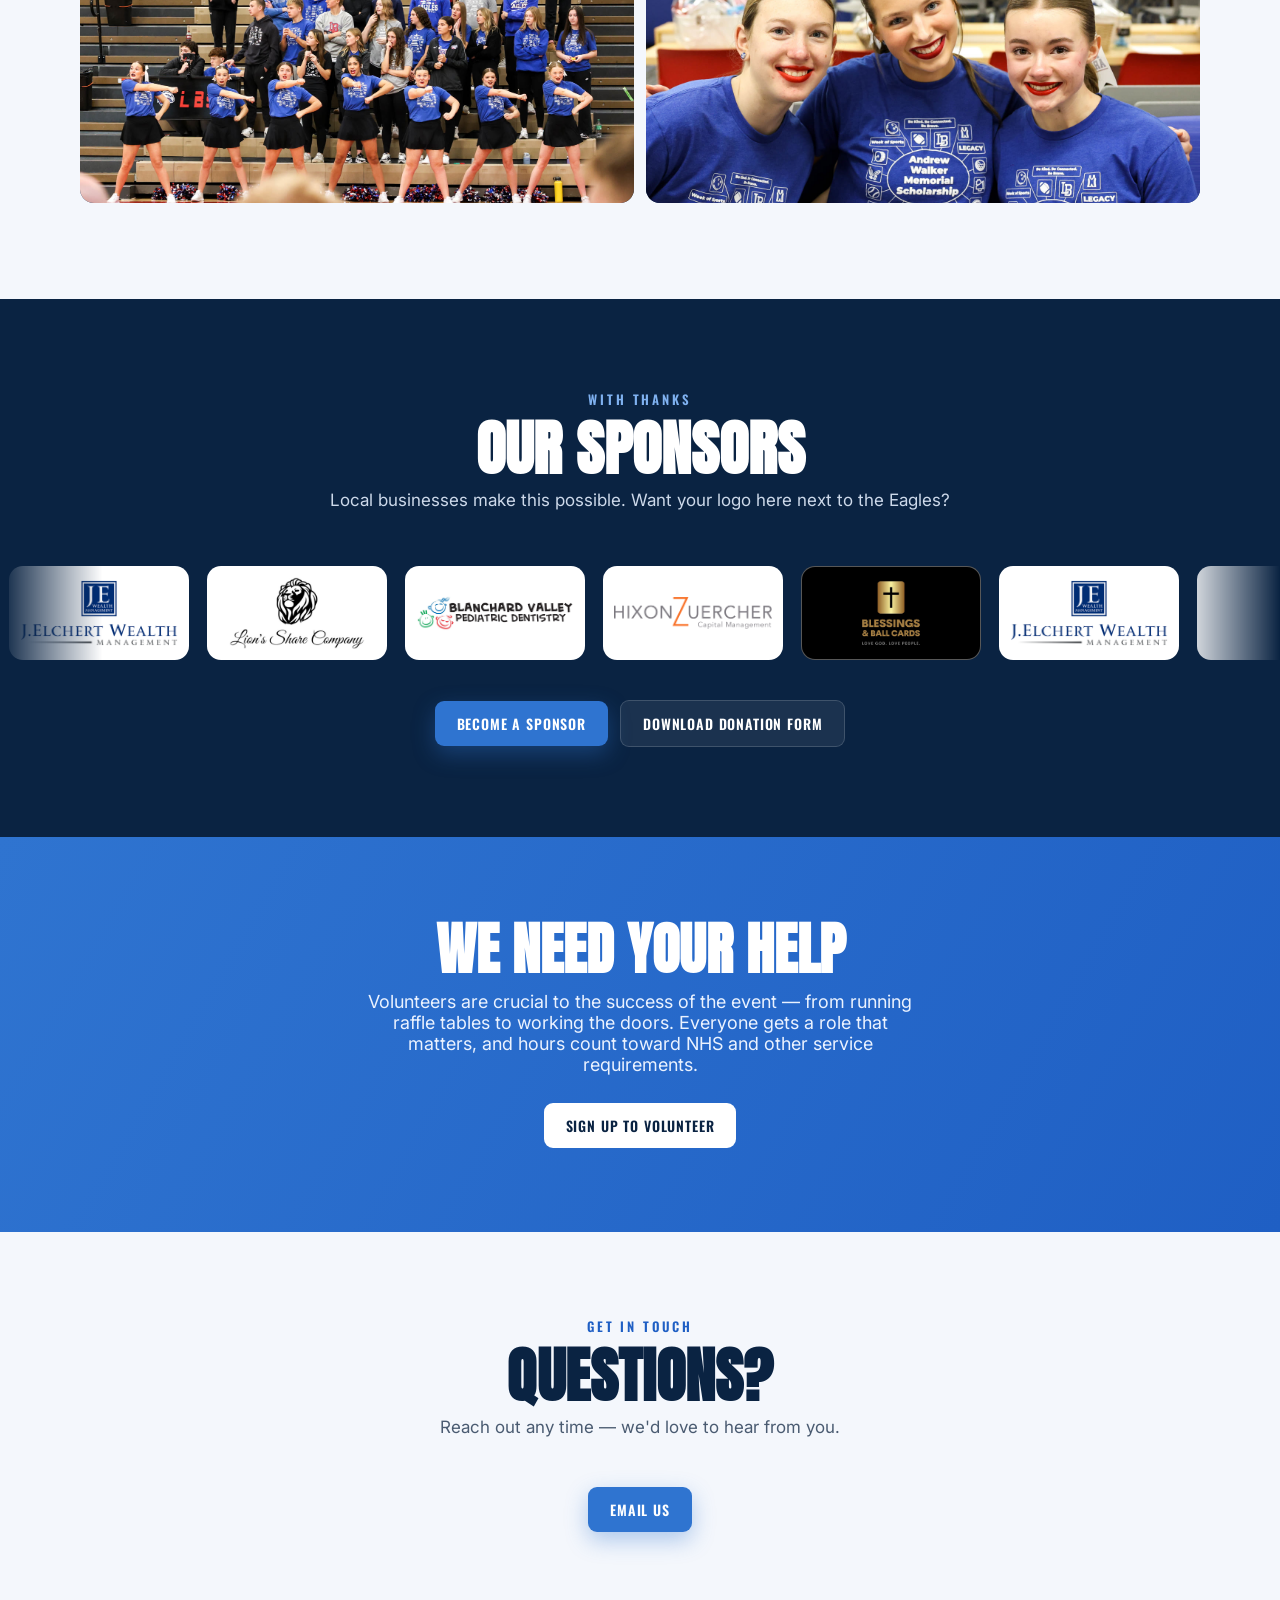
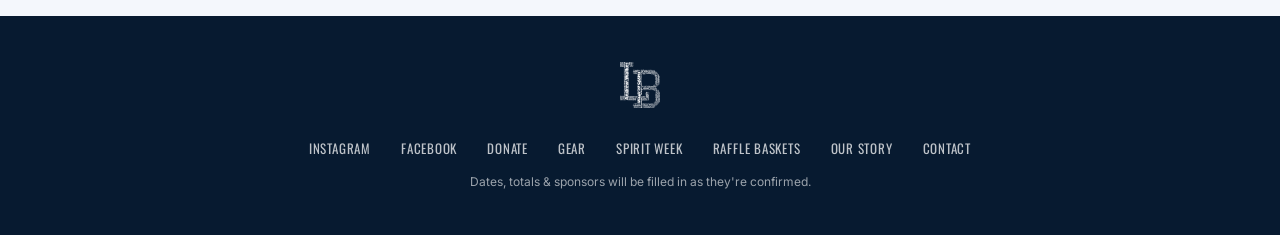
==== commit c7d2c03d: "Homepage: gear section shows orders are closed Co-Authored-By: Claude Opus 5.5 <noreply@anthropic.co" ====
--- a/index.html
+++ b/index.html
@@ -221,12 +221,12 @@
   <div class="wrap gear-grid">
     <div class="reveal"><img id="shirt-img" alt="This year's Week of Sports gear design — the LB word-cloud" /></div>
     <div class="gear-copy reveal">
-      <div class="eyebrow">This year's gear</div>
-      <h2>Wear the legacy</h2>
-      <p>Every purchase puts money straight toward the scholarship — and turns the whole community into a walking billboard for game day.</p>
+      <div class="eyebrow" id="gear-eyebrow">This year's gear</div>
+      <h2 id="gear-h">Wear the legacy</h2>
+      <p id="gear-p">Every purchase puts money straight toward the scholarship — and turns the whole community into a walking billboard for game day.</p>
       <!-- built from gearOrder.products so this can never drift from the order page -->
       <div class="price-chips" id="price-chips"></div>
-      <div class="cta">
+      <div class="cta" id="gear-cta">
         <a class="btn btn-white" id="gear-link" target="_blank">Order gear</a>
         <a class="btn btn-ghost" href="/gear/">See the collection</a>
       </div>
@@ -406,7 +406,14 @@
   var gearOpen = !gearClosed && (GO.orderingOpen !== false || opensAt <= Date.now());
   if(C.gearReady){
     S('gear-link').href = '/gear/';
-    if(gearClosed) S('gear-link').textContent = 'Orders closed';
+    if(gearClosed){
+      /* the season's orders are done: the section says so plainly instead of selling */
+      S('gear-eyebrow').textContent = (C.year ? C.year + ' gear' : "This year's gear") + ' · Orders closed';
+      S('gear-h').textContent = 'Gear orders are closed';
+      S('gear-p').textContent = 'Thank you to everyone who ordered! ' + (GO.orderingEndedMsg || '');
+      S('price-chips').hidden = true;
+      S('gear-cta').innerHTML = '<span class="btn btn-white" aria-disabled="true" style="cursor:default;opacity:.85">Orders are done for this year</span>';
+    }
   } else {
     S('gear-link').textContent = 'Coming soon'; S('gear-link').removeAttribute('href'); S('gear-link').style.cursor = 'default';
   }
